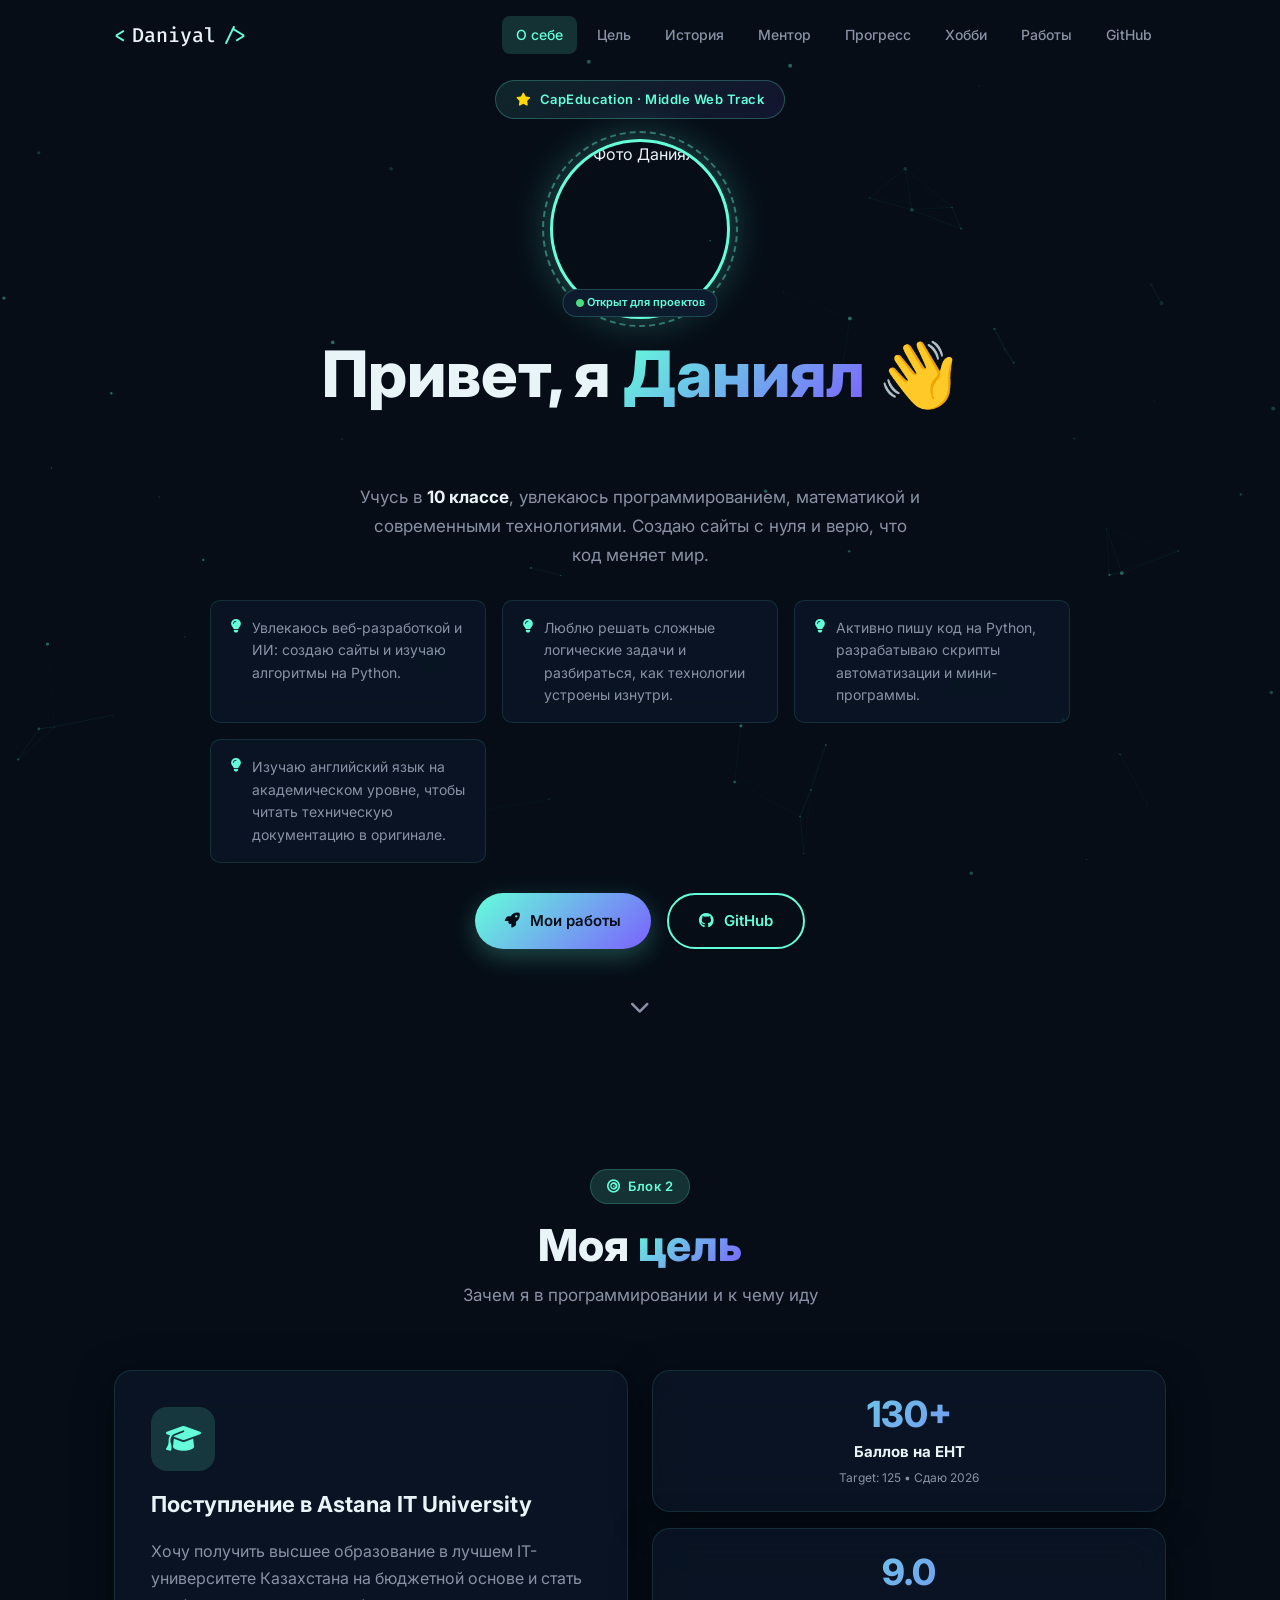
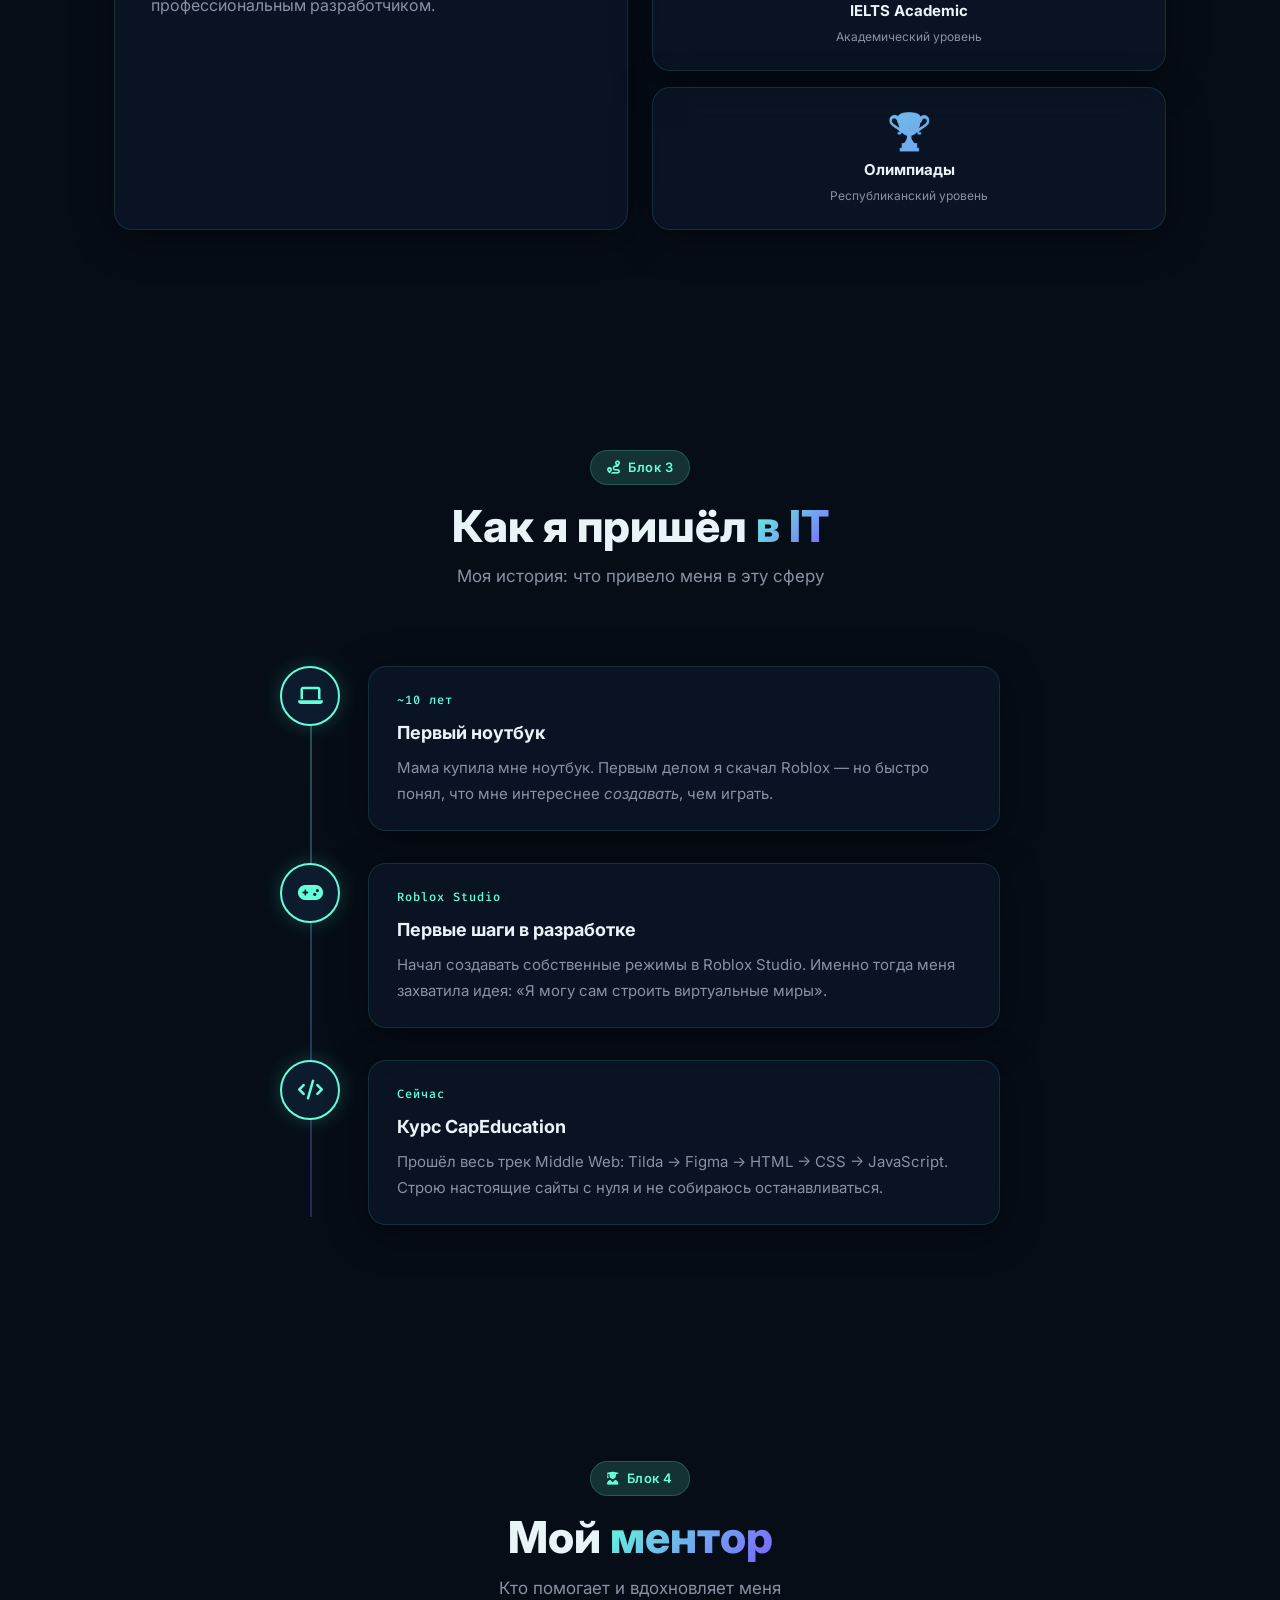
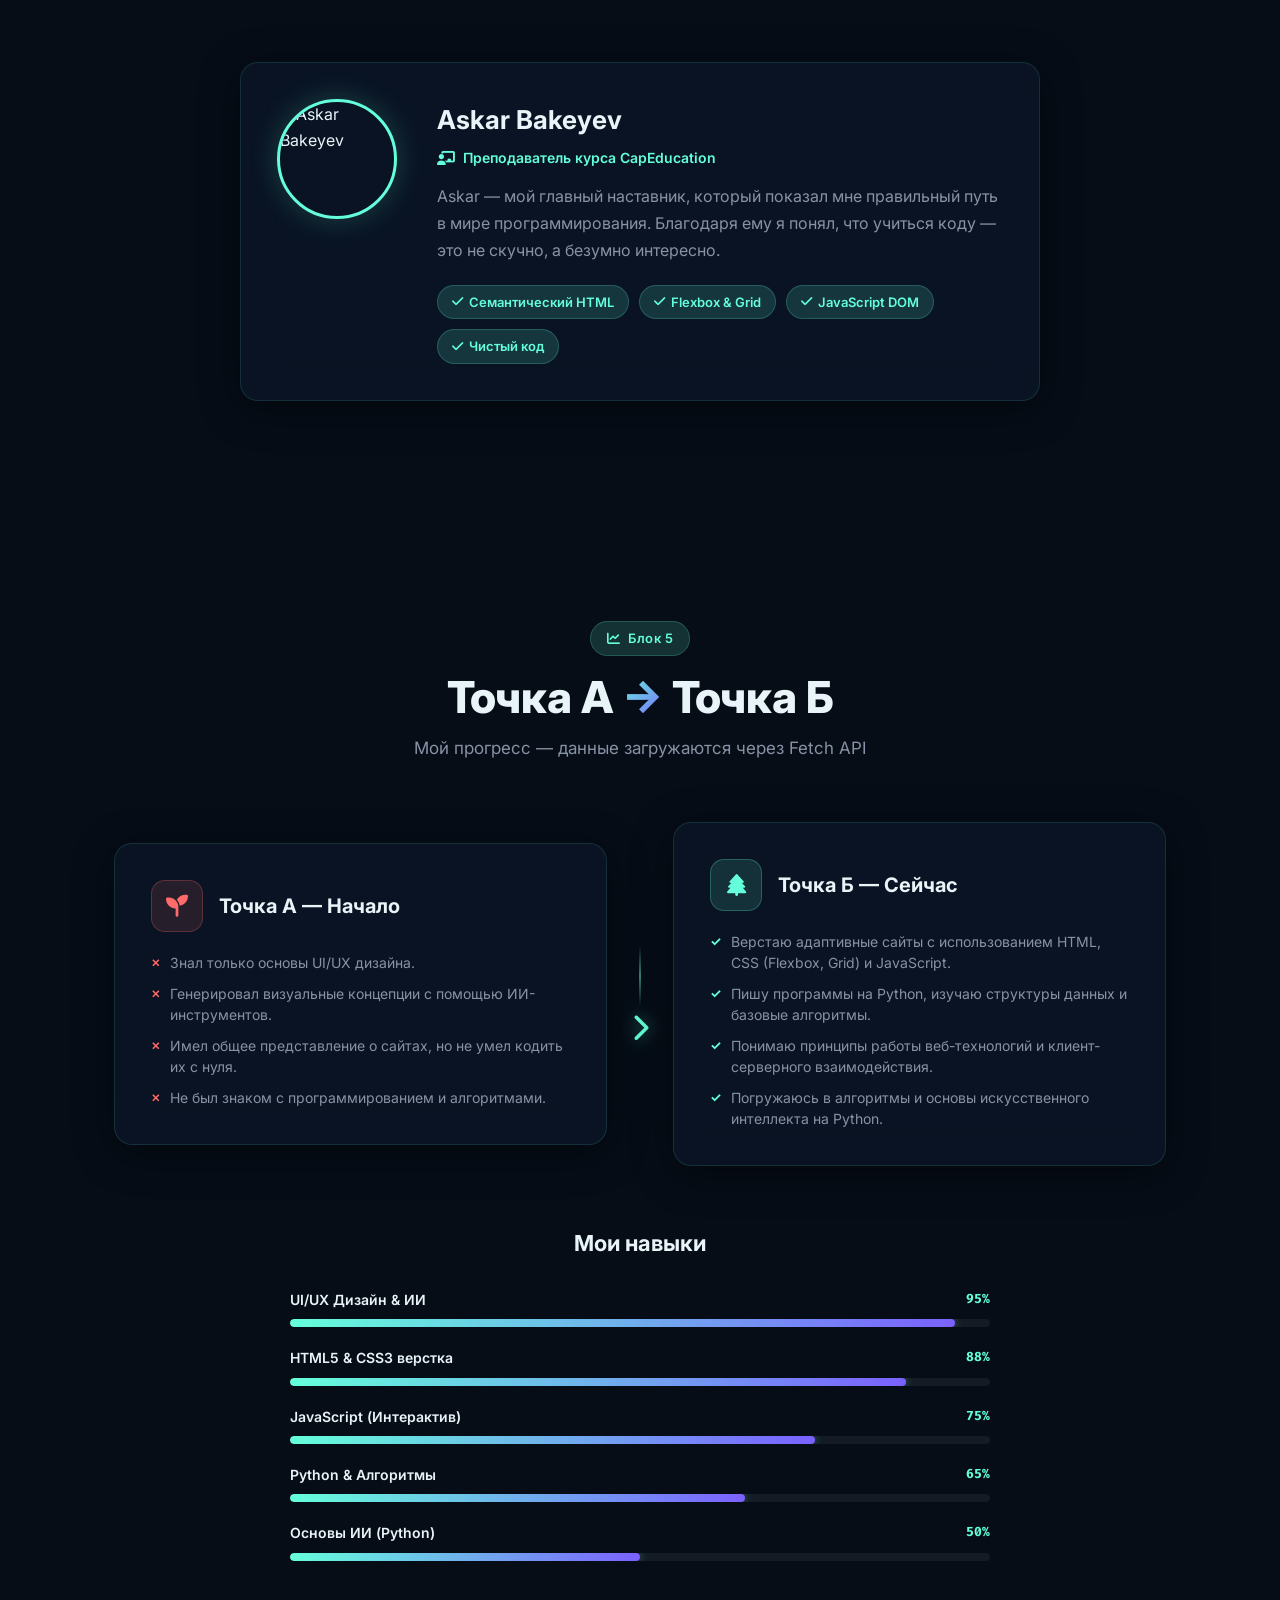
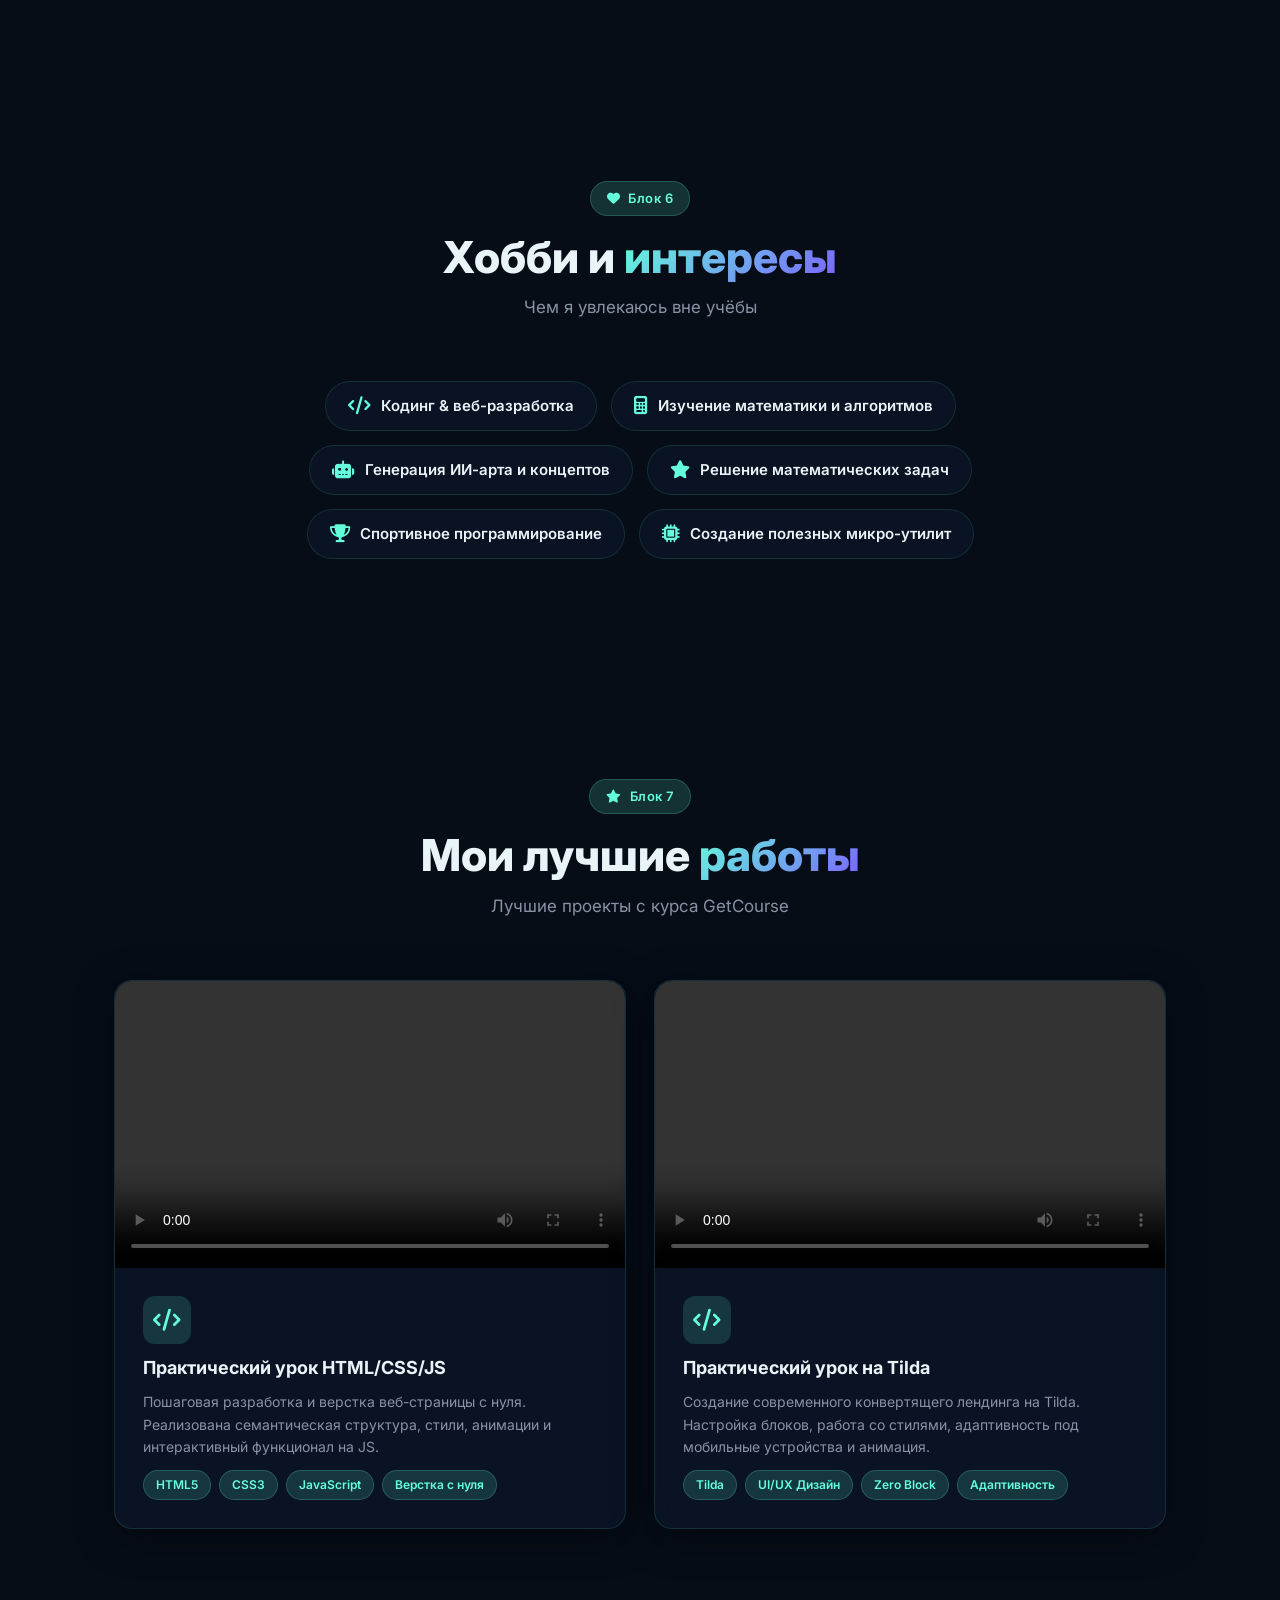
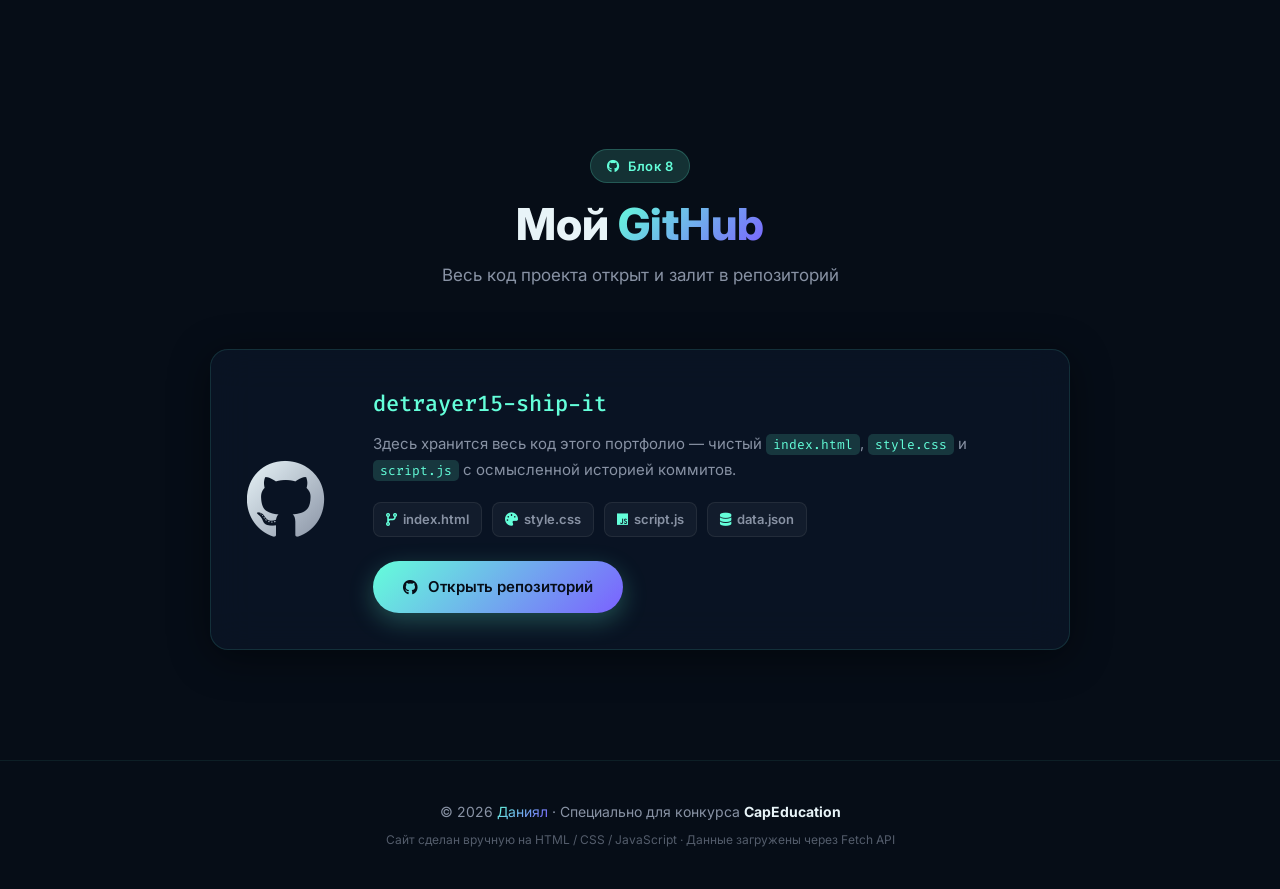
==== index.html @ 4e1fc44a "feat: initial commit with portfolio website" ====
<!DOCTYPE html>
<html lang="ru">
<head>
  <meta charset="UTF-8">
  <meta name="viewport" content="width=device-width, initial-scale=1.0">
  <meta name="description" content="Портфолио Данияла — будущего разработчика из Казахстана. Обо мне, мой путь в IT, проекты и GitHub.">
  <title>Даниял | Портфолио Middle Web</title>

  <!-- Google Fonts -->
  <link rel="preconnect" href="https://fonts.googleapis.com">
  <link rel="preconnect" href="https://fonts.gstatic.com" crossorigin>
  <link href="https://fonts.googleapis.com/css2?family=Inter:wght@300;400;500;600;700;800&family=Fira+Code:wght@400;500&display=swap" rel="stylesheet">

  <!-- Font Awesome -->
  <link rel="stylesheet" href="https://cdnjs.cloudflare.com/ajax/libs/font-awesome/6.5.0/css/all.min.css">

  <!-- Custom CSS -->
  <link rel="stylesheet" href="style.css">
</head>
<body>

  <!-- Particles Background -->
  <canvas id="particles-canvas"></canvas>

  <!-- Header / Navigation -->
  <header class="header" id="header">
    <div class="container nav-container">
      <a href="#about" class="logo" id="nav-logo">
        <span class="logo-bracket">&lt;</span>
        <span class="logo-name">Daniyal</span>
        <span class="logo-bracket">/&gt;</span>
      </a>
      <nav aria-label="Основная навигация">
        <ul class="nav-list" id="nav-list">
          <li><a href="#about" class="nav-link">О себе</a></li>
          <li><a href="#goal" class="nav-link">Цель</a></li>
          <li><a href="#story" class="nav-link">История</a></li>
          <li><a href="#mentor" class="nav-link">Ментор</a></li>
          <li><a href="#progress" class="nav-link">Прогресс</a></li>
          <li><a href="#hobbies" class="nav-link">Хобби</a></li>
          <li><a href="#projects" class="nav-link">Работы</a></li>
          <li><a href="#github" class="nav-link">GitHub</a></li>
        </ul>
      </nav>
      <button class="burger" id="burger" aria-label="Открыть меню" aria-expanded="false">
        <span></span><span></span><span></span>
      </button>
    </div>
  </header>

  <main>

    <!-- 1. О себе — Hero Section -->
    <section class="section hero" id="about">
      <div class="container hero-container">
        <div class="hero-badge reveal">
          <i class="fa-solid fa-star"></i> CapEducation · Middle Web Track
        </div>
        <div class="profile-photo reveal">
          <div class="photo-ring"></div>
          <img src="https://ui-avatars.com/api/?name=D&size=300&background=0d1b2e&color=64ffda&font-size=0.5&bold=true&rounded=true" alt="Фото Данияла" width="200" height="200">
          <div class="photo-status"><i class="fa-solid fa-circle"></i> Открыт для проектов</div>
        </div>
        <h1 class="hero-title reveal">Привет, я <span class="gradient-text">Даниял</span> 👋</h1>
        <h2 class="hero-subtitle reveal"><span class="typing-text"></span></h2>
        <p class="hero-desc reveal">Учусь в <strong>10 классе</strong>, увлекаюсь программированием, математикой и современными технологиями. Создаю сайты с нуля и верю, что код меняет мир.</p>

        <!-- Факты из data.json через Fetch -->
        <div class="facts-grid reveal" id="facts-container">
          <div class="facts-loading"><i class="fa-solid fa-circle-notch fa-spin"></i> Загрузка...</div>
        </div>

        <div class="hero-cta reveal">
          <a href="#projects" class="btn btn-primary" id="btn-projects">
            <i class="fa-solid fa-rocket"></i> Мои работы
          </a>
          <a href="#github" class="btn btn-outline" id="btn-github">
            <i class="fa-brands fa-github"></i> GitHub
          </a>
        </div>
      </div>
      <a href="#goal" class="scroll-down" aria-label="Прокрутить вниз">
        <i class="fa-solid fa-chevron-down"></i>
      </a>
    </section>

    <!-- 2. Моя цель -->
    <section class="section" id="goal">
      <div class="container">
        <div class="section-header reveal">
          <span class="section-tag"><i class="fa-solid fa-bullseye"></i> Блок 2</span>
          <h2 class="section-title">Моя <span class="gradient-text">цель</span></h2>
          <p class="section-subtitle">Зачем я в программировании и к чему иду</p>
        </div>
        <div class="goal-grid reveal">
          <div class="goal-main glass-card">
            <div class="goal-icon"><i class="fa-solid fa-graduation-cap"></i></div>
            <h3>Поступление в Astana IT University</h3>
            <p>Хочу получить высшее образование в лучшем IT-университете Казахстана на бюджетной основе и стать профессиональным разработчиком.</p>
          </div>
          <div class="goal-targets">
            <div class="target-item glass-card reveal">
              <div class="target-num">130+</div>
              <div class="target-label">Баллов на ЕНТ</div>
              <div class="target-sub">Target: 125 • Сдаю 2026</div>
            </div>
            <div class="target-item glass-card reveal">
              <div class="target-num">9.0</div>
              <div class="target-label">IELTS Academic</div>
              <div class="target-sub">Академический уровень</div>
            </div>
            <div class="target-item glass-card reveal">
              <div class="target-num">🏆</div>
              <div class="target-label">Олимпиады</div>
              <div class="target-sub">Республиканский уровень</div>
            </div>
          </div>
        </div>
      </div>
    </section>

    <!-- 3. Как я пришёл в IT -->
    <section class="section" id="story">
      <div class="container">
        <div class="section-header reveal">
          <span class="section-tag"><i class="fa-solid fa-route"></i> Блок 3</span>
          <h2 class="section-title">Как я пришёл <span class="gradient-text">в IT</span></h2>
          <p class="section-subtitle">Моя история: что привело меня в эту сферу</p>
        </div>
        <div class="timeline reveal">
          <div class="timeline-item">
            <div class="timeline-dot"><i class="fa-solid fa-laptop"></i></div>
            <div class="timeline-content glass-card">
              <span class="timeline-year">~10 лет</span>
              <h3>Первый ноутбук</h3>
              <p>Мама купила мне ноутбук. Первым делом я скачал Roblox — но быстро понял, что мне интереснее <em>создавать</em>, чем играть.</p>
            </div>
          </div>
          <div class="timeline-item">
            <div class="timeline-dot"><i class="fa-solid fa-gamepad"></i></div>
            <div class="timeline-content glass-card">
              <span class="timeline-year">Roblox Studio</span>
              <h3>Первые шаги в разработке</h3>
              <p>Начал создавать собственные режимы в Roblox Studio. Именно тогда меня захватила идея: «Я могу сам строить виртуальные миры».</p>
            </div>
          </div>
          <div class="timeline-item">
            <div class="timeline-dot"><i class="fa-solid fa-code"></i></div>
            <div class="timeline-content glass-card">
              <span class="timeline-year">Сейчас</span>
              <h3>Курс CapEducation</h3>
              <p>Прошёл весь трек Middle Web: Tilda → Figma → HTML → CSS → JavaScript. Строю настоящие сайты с нуля и не собираюсь останавливаться.</p>
            </div>
          </div>
        </div>
      </div>
    </section>

    <!-- 4. Мой ментор -->
    <section class="section" id="mentor">
      <div class="container">
        <div class="section-header reveal">
          <span class="section-tag"><i class="fa-solid fa-user-graduate"></i> Блок 4</span>
          <h2 class="section-title">Мой <span class="gradient-text">ментор</span></h2>
          <p class="section-subtitle">Кто помогает и вдохновляет меня</p>
        </div>
        <div class="mentor-card glass-card reveal">
          <div class="mentor-avatar">
            <img src="https://ui-avatars.com/api/?name=AB&size=200&background=1a2942&color=64ffda&font-size=0.4&bold=true&rounded=true" alt="Askar Bakeyev" width="120" height="120">
          </div>
          <div class="mentor-info">
            <h3>Askar Bakeyev</h3>
            <p class="mentor-role"><i class="fa-solid fa-chalkboard-user"></i> Преподаватель курса CapEducation</p>
            <p class="mentor-desc">Askar — мой главный наставник, который показал мне правильный путь в мире программирования. Благодаря ему я понял, что учиться коду — это не скучно, а безумно интересно.</p>
            <div class="mentor-lessons">
              <div class="lesson-tag"><i class="fa-solid fa-check"></i> Семантический HTML</div>
              <div class="lesson-tag"><i class="fa-solid fa-check"></i> Flexbox & Grid</div>
              <div class="lesson-tag"><i class="fa-solid fa-check"></i> JavaScript DOM</div>
              <div class="lesson-tag"><i class="fa-solid fa-check"></i> Чистый код</div>
            </div>
          </div>
        </div>
      </div>
    </section>

    <!-- 5. Точка А → Точка Б (с Fetch API) -->
    <section class="section" id="progress">
      <div class="container">
        <div class="section-header reveal">
          <span class="section-tag"><i class="fa-solid fa-chart-line"></i> Блок 5</span>
          <h2 class="section-title">Точка А <span class="gradient-text">→</span> Точка Б</h2>
          <p class="section-subtitle">Мой прогресс — данные загружаются через Fetch API</p>
        </div>

        <div class="progress-wrapper">
          <div class="point-a glass-card reveal" id="point-a-container">
            <div class="point-header">
              <div class="point-icon point-icon-a"><i class="fa-solid fa-seedling"></i></div>
              <h3>Точка А — Начало</h3>
            </div>
            <ul class="point-list" id="point-a-list">
              <li class="loading-item"><i class="fa-solid fa-circle-notch fa-spin"></i> Загрузка...</li>
            </ul>
          </div>

          <div class="progress-arrow reveal">
            <div class="arrow-line"></div>
            <i class="fa-solid fa-chevron-right arrow-icon"></i>
          </div>

          <div class="point-b glass-card reveal" id="point-b-container">
            <div class="point-header">
              <div class="point-icon point-icon-b"><i class="fa-solid fa-tree"></i></div>
              <h3>Точка Б — Сейчас</h3>
            </div>
            <ul class="point-list" id="point-b-list">
              <li class="loading-item"><i class="fa-solid fa-circle-notch fa-spin"></i> Загрузка...</li>
            </ul>
          </div>
        </div>

        <!-- Skill Bars из data.json -->
        <div class="skills-section reveal">
          <h3 class="skills-title">Мои навыки</h3>
          <div class="skills-list" id="skills-list">
            <div class="skill-loading"><i class="fa-solid fa-circle-notch fa-spin"></i> Загрузка навыков...</div>
          </div>
        </div>

      </div>
    </section>

    <!-- 6. Хобби и интересы (из data.json) -->
    <section class="section" id="hobbies">
      <div class="container">
        <div class="section-header reveal">
          <span class="section-tag"><i class="fa-solid fa-heart"></i> Блок 6</span>
          <h2 class="section-title">Хобби и <span class="gradient-text">интересы</span></h2>
          <p class="section-subtitle">Чем я увлекаюсь вне учёбы</p>
        </div>
        <div class="hobbies-container reveal" id="hobbies-container">
          <div class="hobby-loading"><i class="fa-solid fa-circle-notch fa-spin"></i> Загрузка...</div>
        </div>
      </div>
    </section>

    <!-- 7. Мои лучшие работы (из data.json) -->
    <section class="section" id="projects">
      <div class="container">
        <div class="section-header reveal">
          <span class="section-tag"><i class="fa-solid fa-star"></i> Блок 7</span>
          <h2 class="section-title">Мои лучшие <span class="gradient-text">работы</span></h2>
          <p class="section-subtitle">Лучшие проекты с курса GetCourse</p>
        </div>
        <div class="projects-grid" id="projects-grid">
          <div class="projects-loading"><i class="fa-solid fa-circle-notch fa-spin"></i> Загрузка проектов...</div>
        </div>
      </div>
    </section>

    <!-- 8. GitHub -->
    <section class="section" id="github">
      <div class="container">
        <div class="section-header reveal">
          <span class="section-tag"><i class="fa-brands fa-github"></i> Блок 8</span>
          <h2 class="section-title">Мой <span class="gradient-text">GitHub</span></h2>
          <p class="section-subtitle">Весь код проекта открыт и залит в репозиторий</p>
        </div>
        <div class="github-card glass-card reveal">
          <div class="github-icon-wrap">
            <i class="fa-brands fa-github github-big-icon"></i>
          </div>
          <div class="github-info">
            <h3>detrayer15-ship-it</h3>
            <p>Здесь хранится весь код этого портфолио — чистый <code>index.html</code>, <code>style.css</code> и <code>script.js</code> с осмысленной историей коммитов.</p>
            <div class="github-stats">
              <div class="github-stat"><i class="fa-solid fa-code-branch"></i> index.html</div>
              <div class="github-stat"><i class="fa-solid fa-palette"></i> style.css</div>
              <div class="github-stat"><i class="fa-brands fa-js"></i> script.js</div>
              <div class="github-stat"><i class="fa-solid fa-database"></i> data.json</div>
            </div>
            <a href="https://github.com/detrayer15-ship-it" class="btn btn-primary" id="github-link" target="_blank" rel="noopener noreferrer">
              <i class="fa-brands fa-github"></i> Открыть репозиторий
            </a>
          </div>
        </div>
      </div>
    </section>

  </main>

  <!-- Footer -->
  <footer class="footer">
    <div class="container footer-inner">
      <p>© 2026 <span class="gradient-text">Даниял</span> · Специально для конкурса <strong>CapEducation</strong></p>
      <p class="footer-sub">Сайт сделан вручную на HTML / CSS / JavaScript · Данные загружены через Fetch API</p>
    </div>
  </footer>

  <!-- Scroll to Top Button -->
  <button id="scroll-top-btn" aria-label="Наверх" title="Наверх">
    <i class="fa-solid fa-arrow-up"></i>
  </button>

  <!-- Scripts -->
  <script src="https://cdn.jsdelivr.net/npm/typed.js@2.0.12/dist/typed.umd.js"></script>
  <script src="script.js"></script>
</body>
</html>
---- style.css ----
/* ===========================
   ROOT VARIABLES & RESET
   =========================== */
:root {
  --bg:          #060d17;
  --bg-2:        #0d1b2e;
  --bg-3:        #0a1628;
  --primary:     #64ffda;
  --primary-dim: rgba(100,255,218,0.15);
  --secondary:   #7b61ff;
  --accent:      #ff6b6b;
  --text:        #e8f4f8;
  --muted:       #8892a4;
  --glass:       rgba(13,27,46,0.55);
  --glass-b:     rgba(100,255,218,0.12);
  --glass-s:     0 8px 40px rgba(0,0,0,0.45);
  --radius:      18px;
  --radius-sm:   10px;
  --transition:  all 0.4s cubic-bezier(.25,.8,.25,1);
}

*, *::before, *::after { margin: 0; padding: 0; box-sizing: border-box; }

html {
  scroll-behavior: smooth;
  font-size: 16px;
}

body {
  font-family: 'Inter', sans-serif;
  background: var(--bg);
  color: var(--text);
  min-height: 100vh;
  overflow-x: hidden;
  line-height: 1.6;
}

img { display: block; max-width: 100%; }
a { text-decoration: none; color: inherit; }

/* Particles Canvas */
#particles-canvas {
  position: fixed;
  inset: 0;
  z-index: 0;
  pointer-events: none;
}

/* ===========================
   UTILITIES
   =========================== */
.container {
  width: 100%;
  max-width: 1100px;
  margin: 0 auto;
  padding: 0 24px;
}

.gradient-text {
  background: linear-gradient(135deg, var(--primary) 0%, var(--secondary) 100%);
  -webkit-background-clip: text;
  -webkit-text-fill-color: transparent;
  background-clip: text;
}

/* ===========================
   GLASS CARD
   =========================== */
.glass-card {
  background: var(--glass);
  border: 1px solid var(--glass-b);
  backdrop-filter: blur(20px);
  -webkit-backdrop-filter: blur(20px);
  border-radius: var(--radius);
  padding: 36px;
  box-shadow: var(--glass-s);
  transition: var(--transition);
  position: relative;
  z-index: 1;
}

.glass-card:hover {
  border-color: rgba(100,255,218,0.3);
  box-shadow: 0 16px 50px rgba(100,255,218,0.1);
  transform: translateY(-4px);
}

/* ===========================
   BUTTONS
   =========================== */
.btn {
  display: inline-flex;
  align-items: center;
  gap: 10px;
  padding: 14px 30px;
  border-radius: 50px;
  font-family: 'Inter', sans-serif;
  font-weight: 600;
  font-size: 15px;
  cursor: pointer;
  border: none;
  transition: var(--transition);
}

.btn-primary {
  background: linear-gradient(135deg, var(--primary), var(--secondary));
  color: #060d17;
  box-shadow: 0 8px 24px rgba(100,255,218,0.25);
}

.btn-primary:hover {
  transform: translateY(-3px);
  box-shadow: 0 14px 32px rgba(100,255,218,0.4);
}

.btn-outline {
  background: transparent;
  color: var(--primary);
  border: 2px solid var(--primary);
}

.btn-outline:hover {
  background: var(--primary-dim);
  transform: translateY(-3px);
}

/* ===========================
   HEADER
   =========================== */
.header {
  position: fixed;
  top: 0;
  width: 100%;
  z-index: 1000;
  padding: 16px 0;
  transition: background 0.3s, box-shadow 0.3s;
}

.header.scrolled {
  background: rgba(6,13,23,0.92);
  backdrop-filter: blur(14px);
  box-shadow: 0 2px 20px rgba(0,0,0,0.4);
}

.nav-container {
  display: flex;
  align-items: center;
  justify-content: space-between;
}

.logo {
  font-family: 'Fira Code', monospace;
  font-size: 20px;
  font-weight: 500;
  display: flex;
  align-items: center;
  gap: 2px;
}

.logo-bracket {
  color: var(--primary);
  transition: var(--transition);
}

.logo-name {
  color: var(--text);
  margin: 0 4px;
}

.logo:hover .logo-bracket { color: var(--secondary); }

.nav-list {
  display: flex;
  list-style: none;
  gap: 6px;
}

.nav-link {
  display: block;
  padding: 8px 14px;
  border-radius: 8px;
  font-size: 14px;
  font-weight: 500;
  color: var(--muted);
  transition: var(--transition);
}

.nav-link:hover,
.nav-link.active {
  color: var(--primary);
  background: var(--primary-dim);
}

/* Burger */
.burger {
  display: none;
  flex-direction: column;
  gap: 5px;
  background: none;
  border: none;
  cursor: pointer;
  padding: 4px;
}

.burger span {
  display: block;
  width: 24px;
  height: 2px;
  background: var(--text);
  border-radius: 2px;
  transition: 0.35s;
  transform-origin: center;
}

.burger.open span:nth-child(1) { transform: translateY(7px) rotate(45deg); }
.burger.open span:nth-child(2) { opacity: 0; transform: scaleX(0); }
.burger.open span:nth-child(3) { transform: translateY(-7px) rotate(-45deg); }

/* ===========================
   SECTION BASE
   =========================== */
.section {
  padding: 110px 0;
  position: relative;
  z-index: 1;
}

.section-header {
  text-align: center;
  margin-bottom: 60px;
}

.section-tag {
  display: inline-flex;
  align-items: center;
  gap: 8px;
  background: var(--primary-dim);
  color: var(--primary);
  border: 1px solid rgba(100,255,218,0.2);
  border-radius: 50px;
  padding: 6px 16px;
  font-size: 13px;
  font-weight: 600;
  letter-spacing: 0.5px;
  margin-bottom: 16px;
}

.section-title {
  font-size: clamp(28px, 5vw, 44px);
  font-weight: 800;
  line-height: 1.15;
  margin-bottom: 12px;
}

.section-subtitle {
  color: var(--muted);
  font-size: 17px;
  max-width: 520px;
  margin: 0 auto;
}

/* ===========================
   REVEAL ANIMATION
   =========================== */
.reveal {
  opacity: 0;
  transform: translateY(40px);
  transition: opacity 0.7s ease, transform 0.7s ease;
}

.reveal.visible {
  opacity: 1;
  transform: translateY(0);
}

/* ===========================
   HERO SECTION
   =========================== */
.hero {
  min-height: 100vh;
  display: flex;
  align-items: center;
  padding-top: 80px;
}

.hero-container {
  display: flex;
  flex-direction: column;
  align-items: center;
  text-align: center;
  gap: 20px;
}

.hero-badge {
  display: inline-flex;
  align-items: center;
  gap: 8px;
  background: linear-gradient(135deg, rgba(100,255,218,0.1), rgba(123,97,255,0.1));
  border: 1px solid rgba(100,255,218,0.25);
  border-radius: 50px;
  padding: 8px 20px;
  font-size: 13px;
  font-weight: 600;
  color: var(--primary);
  letter-spacing: 0.5px;
}

.hero-badge i { color: #ffd700; }

/* Profile Photo */
.profile-photo {
  position: relative;
  width: 180px;
  height: 180px;
}

.profile-photo img {
  width: 180px;
  height: 180px;
  border-radius: 50%;
  border: 3px solid var(--primary);
  box-shadow: 0 0 40px rgba(100,255,218,0.3);
  position: relative;
  z-index: 1;
  object-fit: cover;
}

.photo-ring {
  position: absolute;
  inset: -8px;
  border-radius: 50%;
  border: 2px dashed rgba(100,255,218,0.4);
  animation: spin 12s linear infinite;
}

@keyframes spin {
  to { transform: rotate(360deg); }
}

.photo-status {
  position: absolute;
  bottom: 2px;
  left: 50%;
  transform: translateX(-50%);
  background: var(--bg-2);
  border: 1px solid rgba(100,255,218,0.2);
  border-radius: 50px;
  padding: 4px 12px;
  font-size: 11px;
  font-weight: 600;
  color: var(--primary);
  white-space: nowrap;
  z-index: 2;
}

.photo-status i { color: #4ade80; font-size: 8px; }

.hero-title {
  font-size: clamp(36px, 7vw, 64px);
  font-weight: 800;
  line-height: 1.1;
}

.hero-subtitle {
  font-size: clamp(16px, 3vw, 22px);
  font-weight: 400;
  color: var(--muted);
  min-height: 34px;
}

.hero-desc {
  color: var(--muted);
  font-size: 17px;
  max-width: 560px;
  line-height: 1.7;
}

.hero-desc strong { color: var(--text); }

/* Facts Grid */
.facts-grid {
  display: grid;
  grid-template-columns: repeat(auto-fit, minmax(220px, 1fr));
  gap: 16px;
  width: 100%;
  max-width: 860px;
  margin-top: 10px;
}

.fact-item {
  background: var(--glass);
  border: 1px solid var(--glass-b);
  border-radius: var(--radius-sm);
  padding: 16px 20px;
  font-size: 14px;
  color: var(--muted);
  text-align: left;
  display: flex;
  align-items: flex-start;
  gap: 10px;
  transition: var(--transition);
  backdrop-filter: blur(12px);
}

.fact-item:hover {
  border-color: rgba(100,255,218,0.3);
  color: var(--text);
}

.fact-item i { color: var(--primary); margin-top: 2px; flex-shrink: 0; }

.facts-loading,
.hobby-loading,
.skill-loading,
.projects-loading {
  color: var(--muted);
  text-align: center;
  padding: 20px;
  display: flex;
  align-items: center;
  gap: 10px;
  justify-content: center;
}

.hero-cta {
  display: flex;
  gap: 16px;
  flex-wrap: wrap;
  justify-content: center;
  margin-top: 10px;
}

/* Scroll Down */
.scroll-down {
  position: absolute;
  bottom: 36px;
  left: 50%;
  transform: translateX(-50%);
  color: var(--muted);
  font-size: 20px;
  animation: bounce 2s ease-in-out infinite;
}

@keyframes bounce {
  0%, 100% { transform: translateX(-50%) translateY(0); }
  50%       { transform: translateX(-50%) translateY(10px); }
}

/* ===========================
   GOAL SECTION
   =========================== */
.goal-grid {
  display: grid;
  grid-template-columns: 1fr 1fr;
  gap: 24px;
  align-items: start;
}

.goal-main {
  display: flex;
  flex-direction: column;
  gap: 16px;
  height: 100%;
}

.goal-icon {
  width: 64px;
  height: 64px;
  background: var(--primary-dim);
  border-radius: 16px;
  display: flex;
  align-items: center;
  justify-content: center;
  font-size: 28px;
  color: var(--primary);
}

.goal-main h3 {
  font-size: 22px;
  font-weight: 700;
}

.goal-main p {
  color: var(--muted);
  line-height: 1.7;
  flex-grow: 1;
}

.goal-targets {
  display: flex;
  flex-direction: column;
  gap: 16px;
}

.target-item {
  text-align: center;
  padding: 24px 20px;
}

.target-num {
  font-size: 36px;
  font-weight: 800;
  background: linear-gradient(135deg, var(--primary), var(--secondary));
  -webkit-background-clip: text;
  -webkit-text-fill-color: transparent;
  background-clip: text;
  line-height: 1.1;
  margin-bottom: 6px;
}

.target-label {
  font-size: 15px;
  font-weight: 700;
  color: var(--text);
}

.target-sub {
  font-size: 12px;
  color: var(--muted);
  margin-top: 4px;
}

/* ===========================
   STORY TIMELINE
   =========================== */
.timeline {
  position: relative;
  max-width: 720px;
  margin: 0 auto;
  display: flex;
  flex-direction: column;
  gap: 0;
}

.timeline::before {
  content: '';
  position: absolute;
  left: 30px;
  top: 24px;
  bottom: 24px;
  width: 2px;
  background: linear-gradient(180deg, var(--primary), var(--secondary));
  opacity: 0.3;
}

.timeline-item {
  display: flex;
  gap: 28px;
  align-items: flex-start;
  padding: 16px 0;
}

.timeline-dot {
  flex-shrink: 0;
  width: 60px;
  height: 60px;
  border-radius: 50%;
  background: var(--bg-2);
  border: 2px solid var(--primary);
  display: flex;
  align-items: center;
  justify-content: center;
  font-size: 20px;
  color: var(--primary);
  box-shadow: 0 0 20px rgba(100,255,218,0.2);
  position: relative;
  z-index: 1;
}

.timeline-content {
  flex: 1;
  padding: 24px 28px;
}

.timeline-year {
  font-family: 'Fira Code', monospace;
  font-size: 12px;
  color: var(--primary);
  font-weight: 500;
  letter-spacing: 1px;
  display: block;
  margin-bottom: 8px;
}

.timeline-content h3 {
  font-size: 18px;
  font-weight: 700;
  margin-bottom: 8px;
}

.timeline-content p {
  color: var(--muted);
  font-size: 15px;
  line-height: 1.7;
}

/* ===========================
   MENTOR SECTION
   =========================== */
.mentor-card {
  display: flex;
  gap: 40px;
  align-items: flex-start;
  max-width: 800px;
  margin: 0 auto;
}

.mentor-avatar img {
  width: 120px;
  height: 120px;
  border-radius: 50%;
  border: 3px solid var(--primary);
  box-shadow: 0 0 30px rgba(100,255,218,0.2);
  flex-shrink: 0;
}

.mentor-info { flex: 1; }

.mentor-info h3 {
  font-size: 26px;
  font-weight: 700;
  margin-bottom: 6px;
}

.mentor-role {
  color: var(--primary);
  font-size: 14px;
  font-weight: 600;
  margin-bottom: 14px;
  display: flex;
  align-items: center;
  gap: 8px;
}

.mentor-desc {
  color: var(--muted);
  line-height: 1.7;
  margin-bottom: 20px;
}

.mentor-lessons {
  display: flex;
  flex-wrap: wrap;
  gap: 10px;
}

.lesson-tag {
  display: flex;
  align-items: center;
  gap: 6px;
  background: var(--primary-dim);
  border: 1px solid rgba(100,255,218,0.2);
  color: var(--primary);
  border-radius: 50px;
  padding: 6px 14px;
  font-size: 13px;
  font-weight: 600;
}

/* ===========================
   PROGRESS SECTION
   =========================== */
.progress-wrapper {
  display: grid;
  grid-template-columns: 1fr auto 1fr;
  gap: 24px;
  align-items: center;
  margin-bottom: 60px;
}

.point-header {
  display: flex;
  align-items: center;
  gap: 16px;
  margin-bottom: 20px;
}

.point-icon {
  width: 52px;
  height: 52px;
  border-radius: 14px;
  display: flex;
  align-items: center;
  justify-content: center;
  font-size: 22px;
  flex-shrink: 0;
}

.point-icon-a {
  background: rgba(255,107,107,0.12);
  color: #ff6b6b;
  border: 1px solid rgba(255,107,107,0.25);
}

.point-icon-b {
  background: rgba(100,255,218,0.12);
  color: var(--primary);
  border: 1px solid rgba(100,255,218,0.25);
}

.point-header h3 { font-size: 20px; font-weight: 700; }

.point-list {
  list-style: none;
  display: flex;
  flex-direction: column;
  gap: 10px;
}

.point-list li {
  display: flex;
  align-items: flex-start;
  gap: 10px;
  color: var(--muted);
  font-size: 14px;
  line-height: 1.5;
}

.point-a .point-list li::before {
  content: '✕';
  color: #ff6b6b;
  font-size: 11px;
  flex-shrink: 0;
  margin-top: 3px;
  font-weight: 700;
}

.point-b .point-list li::before {
  content: '✓';
  color: var(--primary);
  font-size: 13px;
  flex-shrink: 0;
  margin-top: 1px;
  font-weight: 700;
}

/* Progress Arrow */
.progress-arrow {
  display: flex;
  flex-direction: column;
  align-items: center;
  gap: 8px;
  color: var(--primary);
}

.arrow-line {
  width: 2px;
  height: 60px;
  background: linear-gradient(180deg, transparent, var(--primary), transparent);
  opacity: 0.5;
}

.arrow-icon {
  font-size: 28px;
  filter: drop-shadow(0 0 8px rgba(100,255,218,0.5));
}

/* Skills */
.skills-title {
  font-size: 22px;
  font-weight: 700;
  margin-bottom: 28px;
  text-align: center;
}

.skills-list {
  display: flex;
  flex-direction: column;
  gap: 20px;
  max-width: 700px;
  margin: 0 auto;
}

.skill-item {}

.skill-header {
  display: flex;
  justify-content: space-between;
  margin-bottom: 8px;
}

.skill-name {
  font-size: 14px;
  font-weight: 600;
  color: var(--text);
}

.skill-percent {
  font-size: 13px;
  font-weight: 700;
  color: var(--primary);
  font-family: 'Fira Code', monospace;
}

.skill-bar {
  height: 8px;
  background: rgba(255,255,255,0.06);
  border-radius: 50px;
  overflow: hidden;
}

.skill-fill {
  height: 100%;
  border-radius: 50px;
  background: linear-gradient(90deg, var(--primary), var(--secondary));
  width: 0;
  transition: width 1.2s cubic-bezier(0.2, 0.8, 0.2, 1);
  box-shadow: 0 0 10px rgba(100,255,218,0.4);
}

/* ===========================
   HOBBIES SECTION
   =========================== */
.hobbies-container {
  display: flex;
  flex-wrap: wrap;
  gap: 14px;
  justify-content: center;
  max-width: 860px;
  margin: 0 auto;
}

.hobby-tag {
  display: flex;
  align-items: center;
  gap: 10px;
  background: var(--glass);
  border: 1px solid var(--glass-b);
  border-radius: 50px;
  padding: 12px 22px;
  font-size: 15px;
  font-weight: 600;
  color: var(--text);
  cursor: default;
  transition: var(--transition);
  backdrop-filter: blur(12px);
}

.hobby-tag:hover {
  background: var(--primary-dim);
  border-color: rgba(100,255,218,0.4);
  color: var(--primary);
  transform: translateY(-4px) scale(1.04);
}

.hobby-tag i {
  font-size: 18px;
  color: var(--primary);
}

/* ===========================
   PROJECTS SECTION
   =========================== */
.projects-grid {
  display: grid;
  grid-template-columns: repeat(auto-fit, minmax(300px, 1fr));
  gap: 28px;
}

.project-card {
  display: flex;
  flex-direction: column;
  overflow: hidden;
  padding: 0;
}

.project-media {
  border-radius: var(--radius) var(--radius) 0 0;
  overflow: hidden;
  background: var(--bg-2);
  aspect-ratio: 16/9;
  position: relative;
}

.project-media video {
  width: 100%;
  height: 100%;
  object-fit: cover;
  display: block;
}

.project-media-placeholder {
  width: 100%;
  height: 100%;
  display: flex;
  flex-direction: column;
  align-items: center;
  justify-content: center;
  gap: 12px;
  color: var(--muted);
  font-size: 14px;
}

.project-media-placeholder i {
  font-size: 40px;
  color: var(--primary);
  opacity: 0.5;
}

.project-body {
  padding: 28px;
  flex: 1;
  display: flex;
  flex-direction: column;
  gap: 12px;
}

.project-icon-wrap {
  width: 48px;
  height: 48px;
  background: var(--primary-dim);
  border-radius: 12px;
  display: flex;
  align-items: center;
  justify-content: center;
  font-size: 22px;
  color: var(--primary);
}

.project-body h3 {
  font-size: 18px;
  font-weight: 700;
  line-height: 1.3;
}

.project-body p {
  color: var(--muted);
  font-size: 14px;
  line-height: 1.6;
  flex: 1;
}

.project-tags {
  display: flex;
  flex-wrap: wrap;
  gap: 8px;
}

.project-tags span {
  font-size: 12px;
  font-weight: 600;
  padding: 4px 12px;
  border-radius: 50px;
  background: var(--primary-dim);
  color: var(--primary);
  border: 1px solid rgba(100,255,218,0.2);
}

/* ===========================
   GITHUB SECTION
   =========================== */
.github-card {
  display: flex;
  align-items: center;
  gap: 48px;
  max-width: 860px;
  margin: 0 auto;
}

.github-icon-wrap {
  flex-shrink: 0;
}

.github-big-icon {
  font-size: 80px;
  background: linear-gradient(135deg, var(--text), var(--muted));
  -webkit-background-clip: text;
  -webkit-text-fill-color: transparent;
  background-clip: text;
  transition: var(--transition);
}

.github-card:hover .github-big-icon {
  background: linear-gradient(135deg, var(--primary), var(--secondary));
  -webkit-background-clip: text;
  background-clip: text;
}

.github-info { flex: 1; }

.github-info h3 {
  font-family: 'Fira Code', monospace;
  font-size: 22px;
  font-weight: 500;
  color: var(--primary);
  margin-bottom: 10px;
}

.github-info p {
  color: var(--muted);
  font-size: 15px;
  line-height: 1.7;
  margin-bottom: 20px;
}

.github-info code {
  background: var(--primary-dim);
  color: var(--primary);
  padding: 2px 7px;
  border-radius: 5px;
  font-family: 'Fira Code', monospace;
  font-size: 13px;
}

.github-stats {
  display: flex;
  flex-wrap: wrap;
  gap: 10px;
  margin-bottom: 24px;
}

.github-stat {
  display: flex;
  align-items: center;
  gap: 6px;
  font-size: 13px;
  font-weight: 600;
  color: var(--muted);
  padding: 6px 12px;
  background: rgba(255,255,255,0.04);
  border: 1px solid rgba(255,255,255,0.07);
  border-radius: 8px;
}

.github-stat i { color: var(--primary); }

/* ===========================
   FOOTER
   =========================== */
.footer {
  border-top: 1px solid rgba(100,255,218,0.08);
  padding: 40px 0;
  text-align: center;
  position: relative;
  z-index: 1;
}

.footer-inner {
  display: flex;
  flex-direction: column;
  gap: 6px;
  align-items: center;
}

.footer p { color: var(--muted); font-size: 14px; }
.footer strong { color: var(--text); }
.footer-sub { font-size: 12px !important; opacity: 0.6; }

/* ===========================
   SCROLL TO TOP
   =========================== */
#scroll-top-btn {
  display: none;
  position: fixed;
  bottom: 32px;
  right: 32px;
  z-index: 999;
  width: 48px;
  height: 48px;
  border-radius: 50%;
  border: none;
  background: linear-gradient(135deg, var(--primary), var(--secondary));
  color: #060d17;
  font-size: 18px;
  cursor: pointer;
  box-shadow: 0 6px 20px rgba(100,255,218,0.35);
  transition: var(--transition);
}

#scroll-top-btn:hover {
  transform: translateY(-4px);
  box-shadow: 0 12px 28px rgba(100,255,218,0.5);
}

/* ===========================
   RESPONSIVE
   =========================== */
@media (max-width: 900px) {
  .goal-grid {
    grid-template-columns: 1fr;
  }
  .goal-targets {
    flex-direction: row;
  }
  .target-item { flex: 1; }

  .mentor-card {
    flex-direction: column;
    align-items: center;
    text-align: center;
  }
  .mentor-role { justify-content: center; }
  .mentor-lessons { justify-content: center; }

  .progress-wrapper {
    grid-template-columns: 1fr;
  }
  .progress-arrow {
    flex-direction: row;
    transform: none;
  }
  .progress-arrow .arrow-icon { transform: rotate(90deg); }
  .arrow-line {
    width: 60px;
    height: 2px;
    background: linear-gradient(90deg, transparent, var(--primary), transparent);
  }

  .github-card {
    flex-direction: column;
    text-align: center;
  }
  .github-stats { justify-content: center; }
}

@media (max-width: 768px) {
  /* Nav */
  .burger { display: flex; }

  .nav-list {
    position: fixed;
    top: 0;
    right: -100%;
    width: min(280px, 80vw);
    height: 100vh;
    flex-direction: column;
    background: rgba(6,13,23,0.97);
    backdrop-filter: blur(20px);
    padding: 80px 24px 40px;
    border-left: 1px solid var(--glass-b);
    gap: 4px;
    transition: right 0.35s cubic-bezier(0.25,0.8,0.25,1);
    z-index: 999;
  }

  .nav-list.open { right: 0; }

  .nav-link {
    font-size: 16px;
    padding: 12px 18px;
    border-radius: 10px;
  }

  /* Sections */
  .section { padding: 80px 0; }
  .glass-card { padding: 24px; }

  .timeline::before { left: 22px; }
  .timeline-dot { width: 44px; height: 44px; font-size: 16px; }
  .timeline-item { gap: 18px; }

  .goal-targets { flex-direction: column; }

  .facts-grid { grid-template-columns: 1fr; }

  .hero-cta { flex-direction: column; align-items: center; }
}

@media (max-width: 480px) {
  .section-title { font-size: 26px; }
  .target-num { font-size: 28px; }
  .github-big-icon { font-size: 60px; }
}
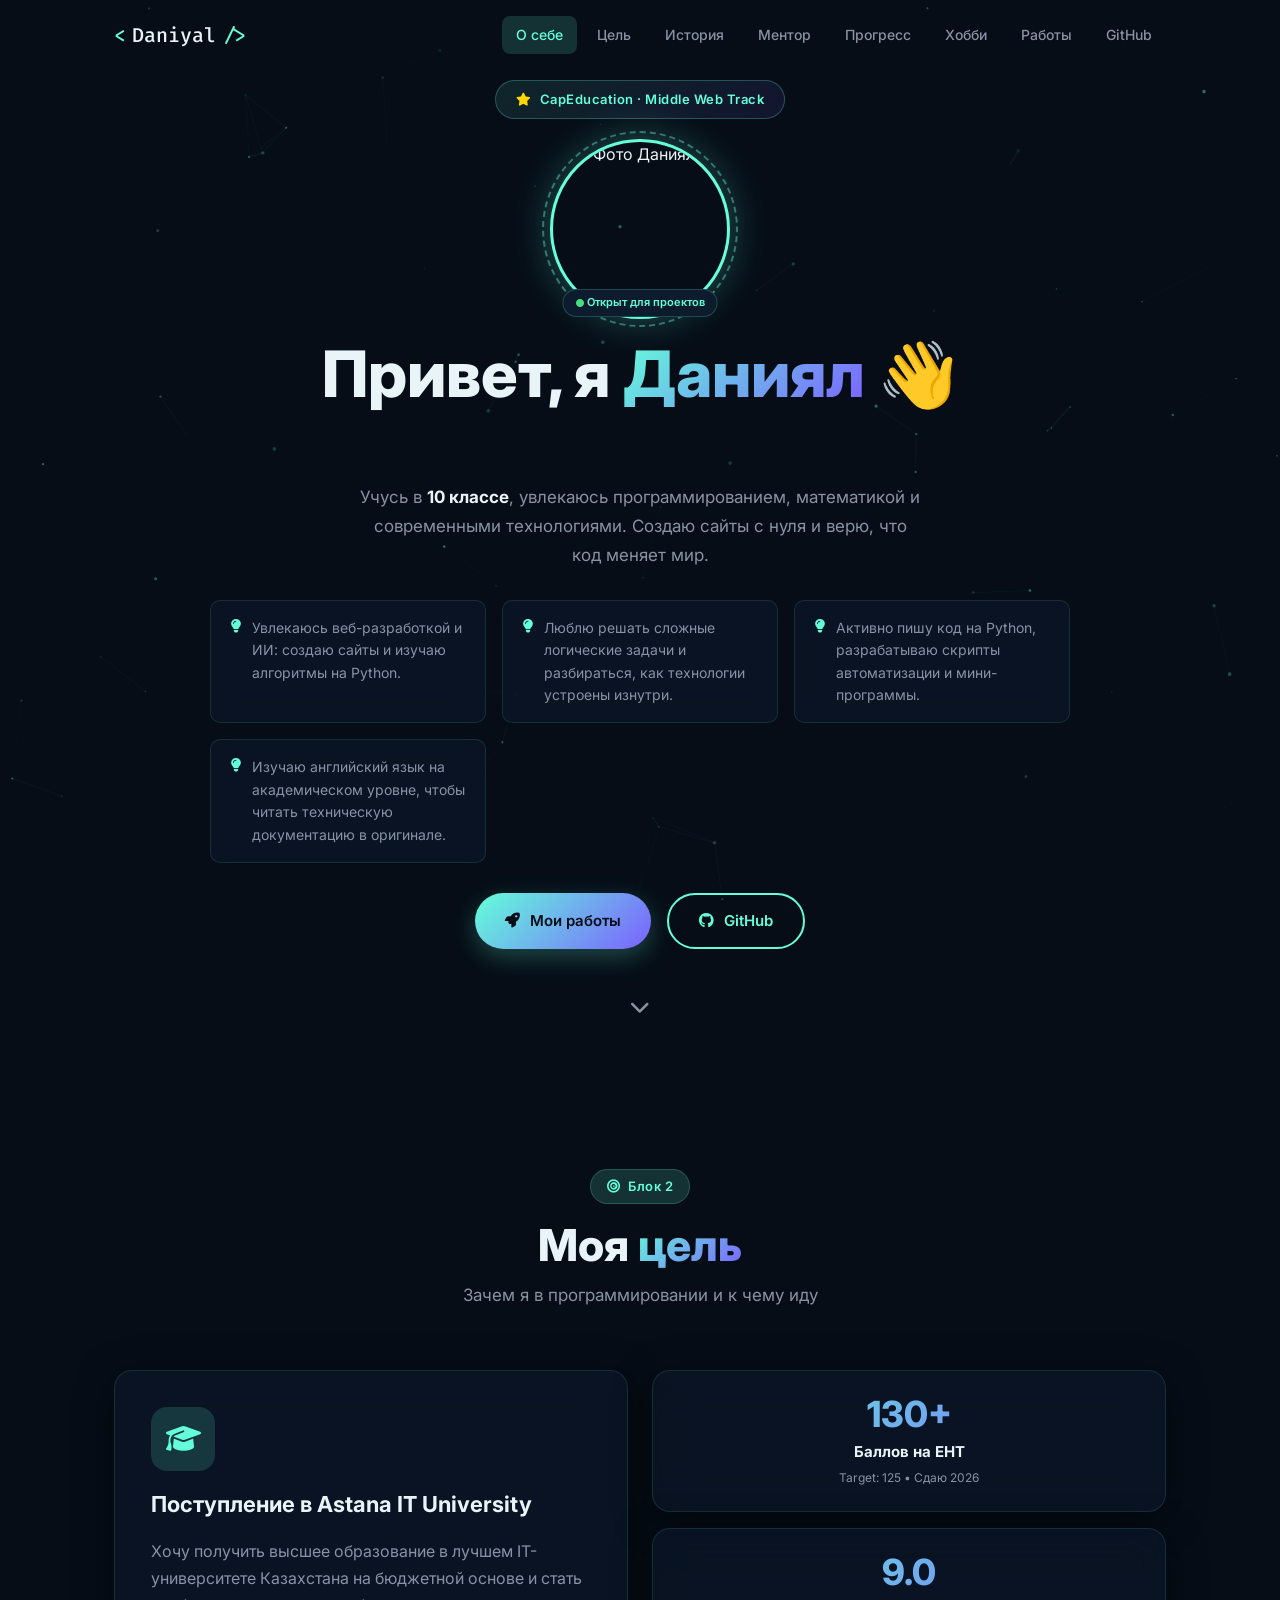
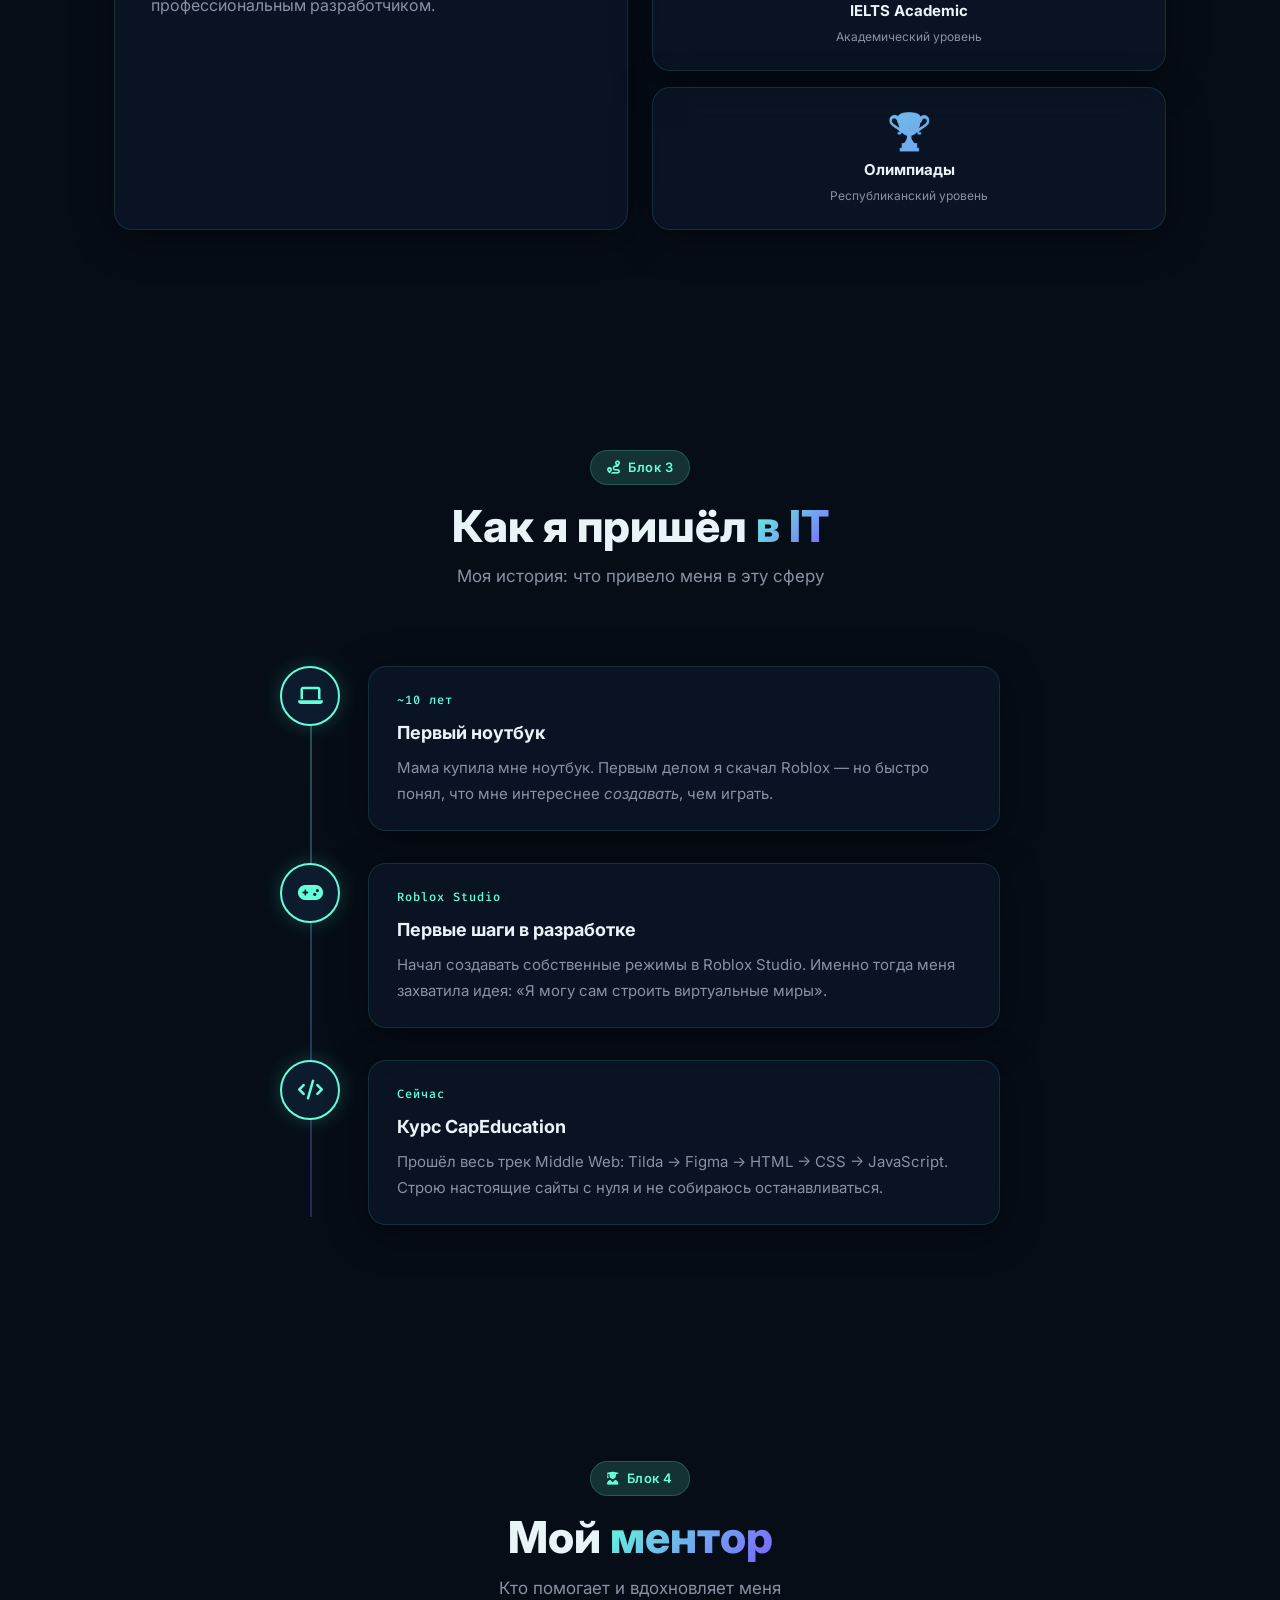
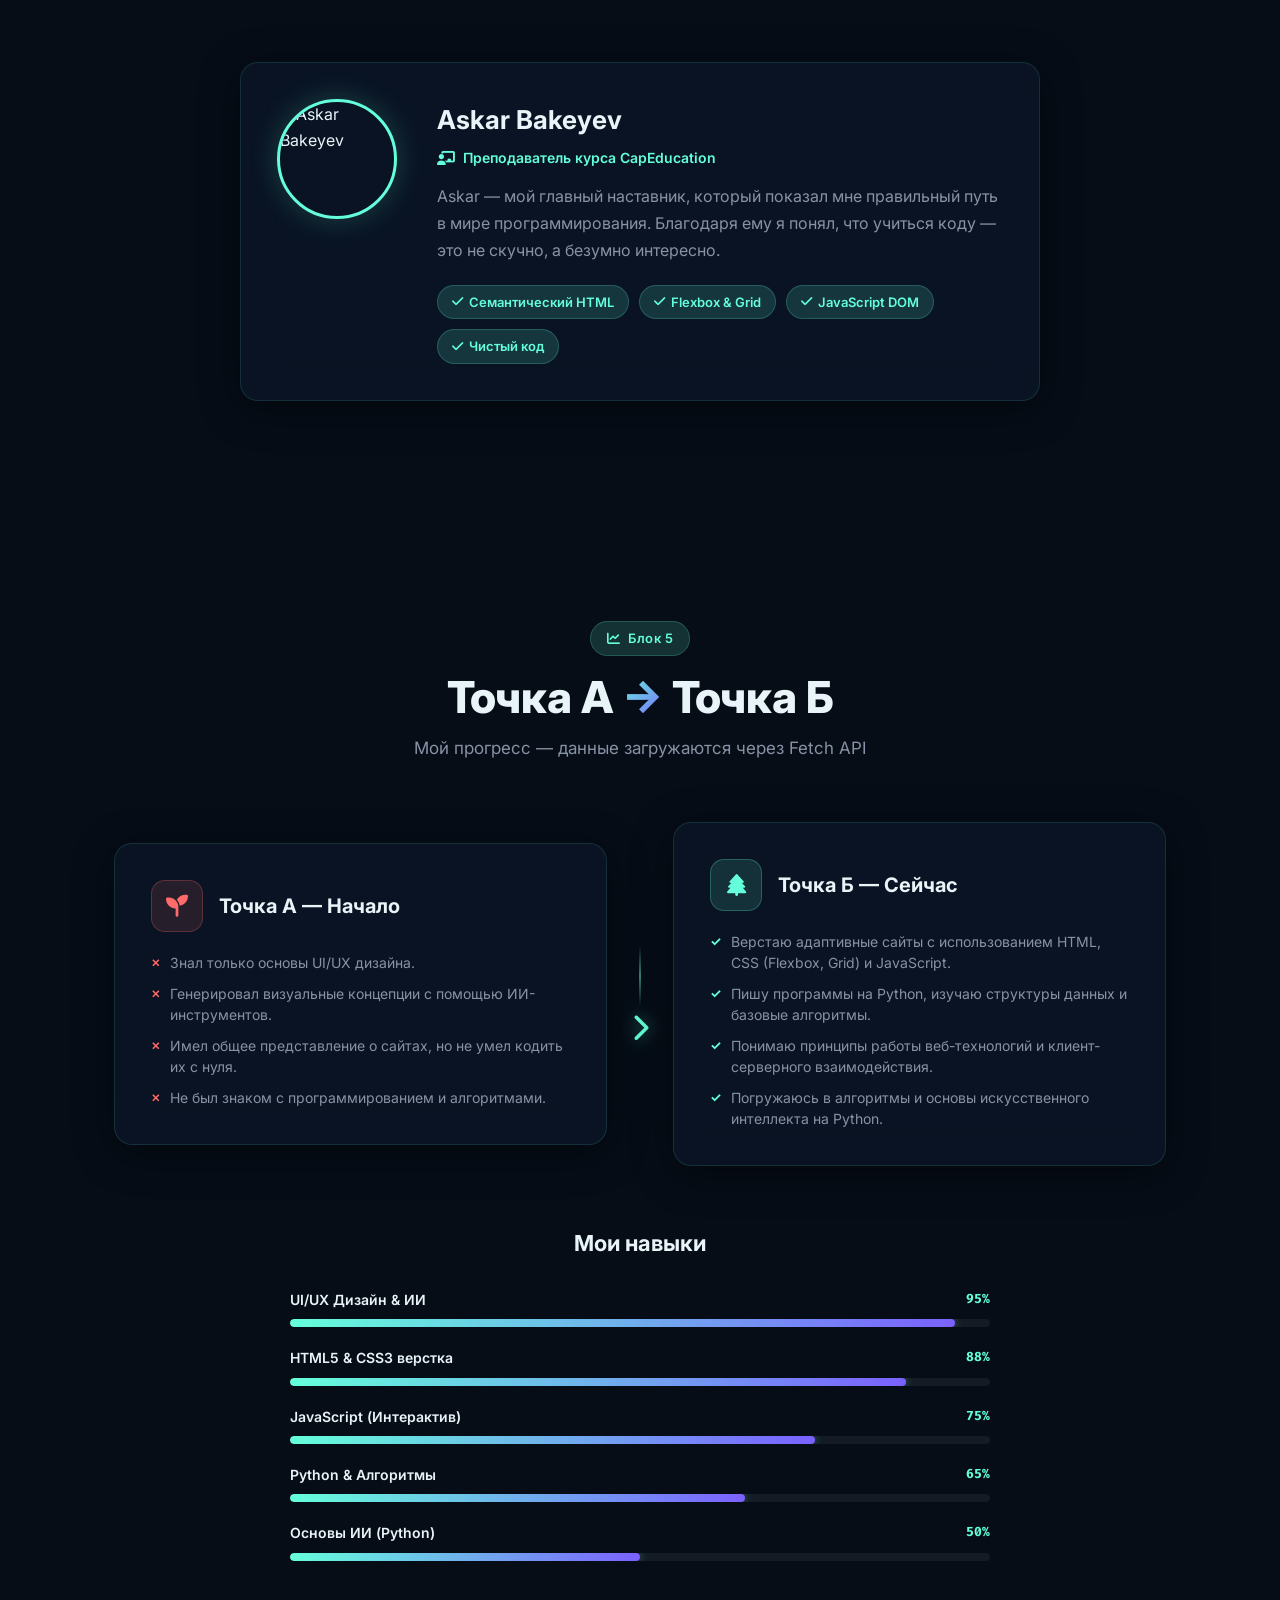
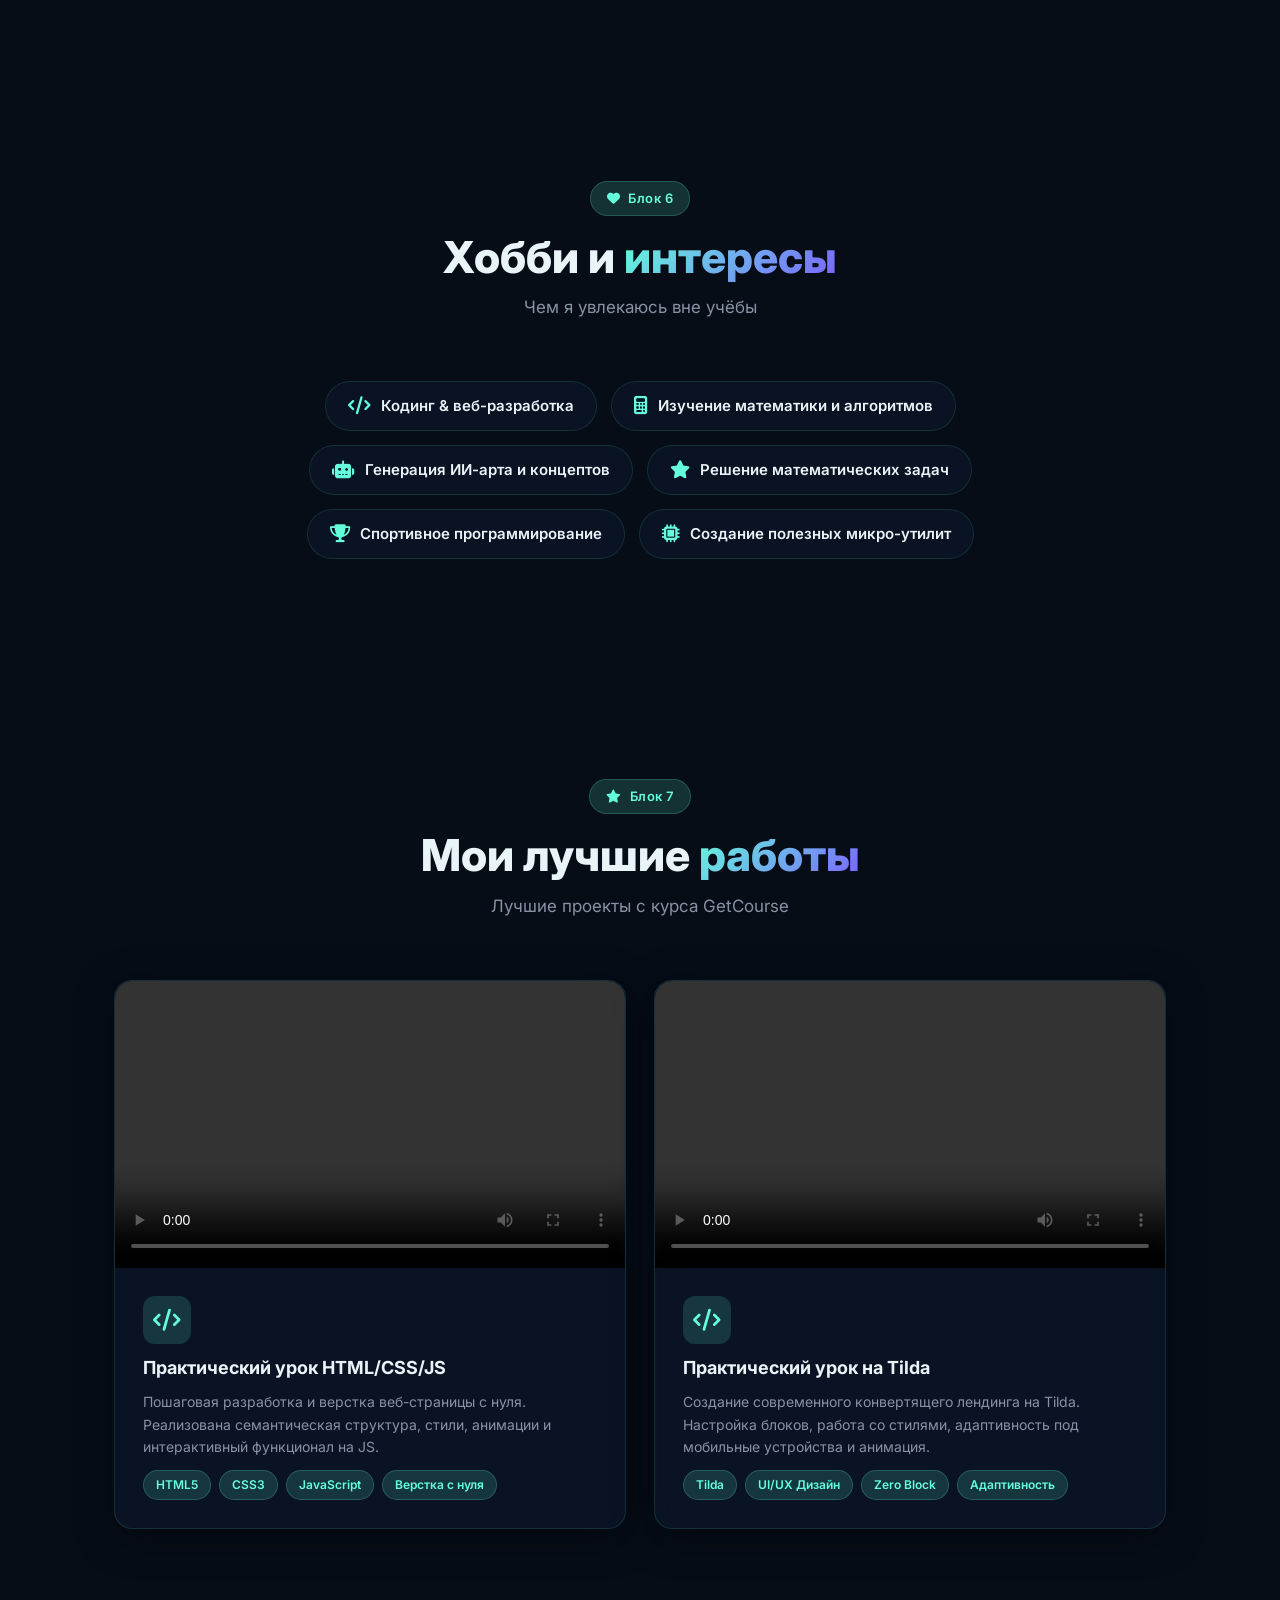
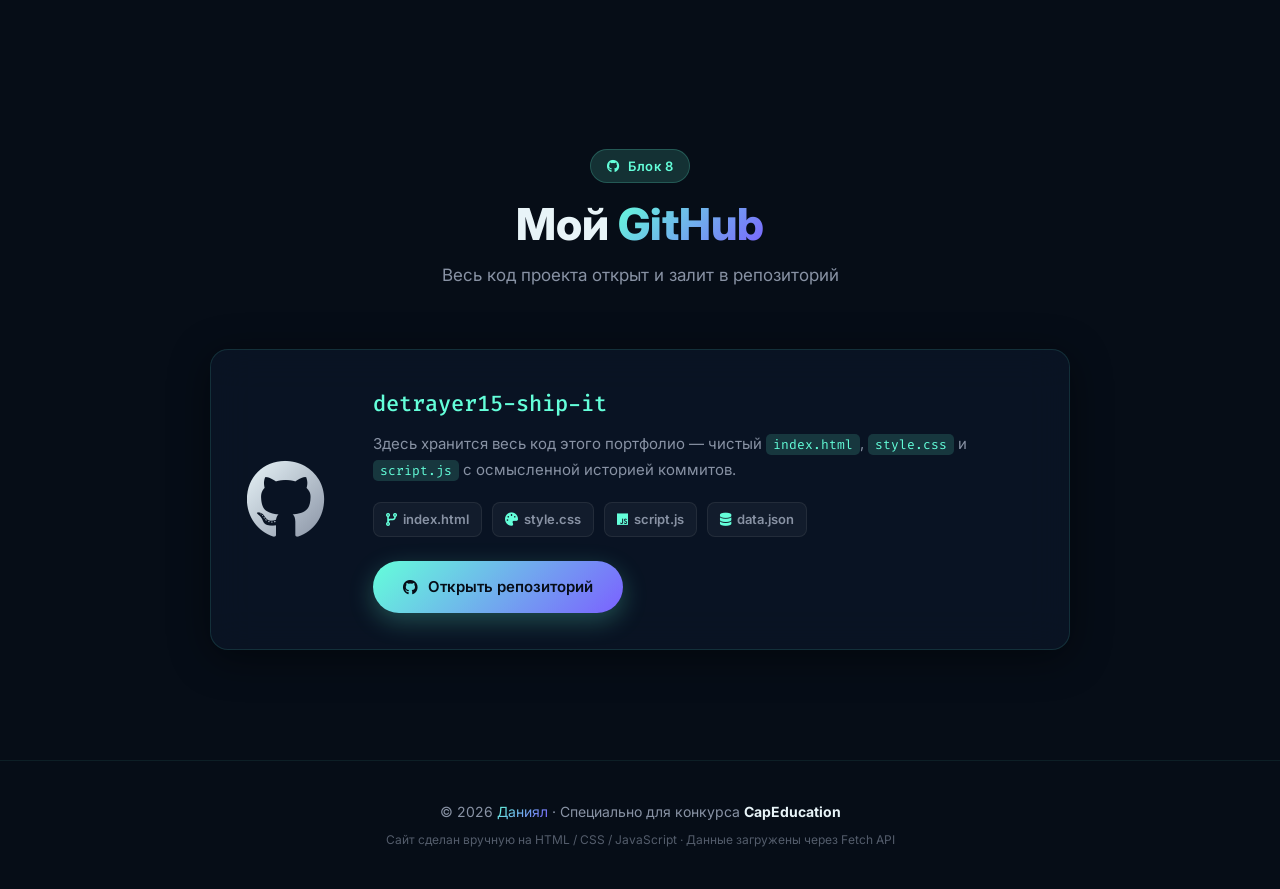
==== commit 0e4fe254: "docs: update repository links in README and index.html" ====
--- a/index.html
+++ b/index.html
@@ -279,7 +279,7 @@
               <div class="github-stat"><i class="fa-brands fa-js"></i> script.js</div>
               <div class="github-stat"><i class="fa-solid fa-database"></i> data.json</div>
             </div>
-            <a href="https://github.com/detrayer15-ship-it" class="btn btn-primary" id="github-link" target="_blank" rel="noopener noreferrer">
+            <a href="https://github.com/detrayer15-ship-it/middle-web-portfolio" class="btn btn-primary" id="github-link" target="_blank" rel="noopener noreferrer">
               <i class="fa-brands fa-github"></i> Открыть репозиторий
             </a>
           </div>
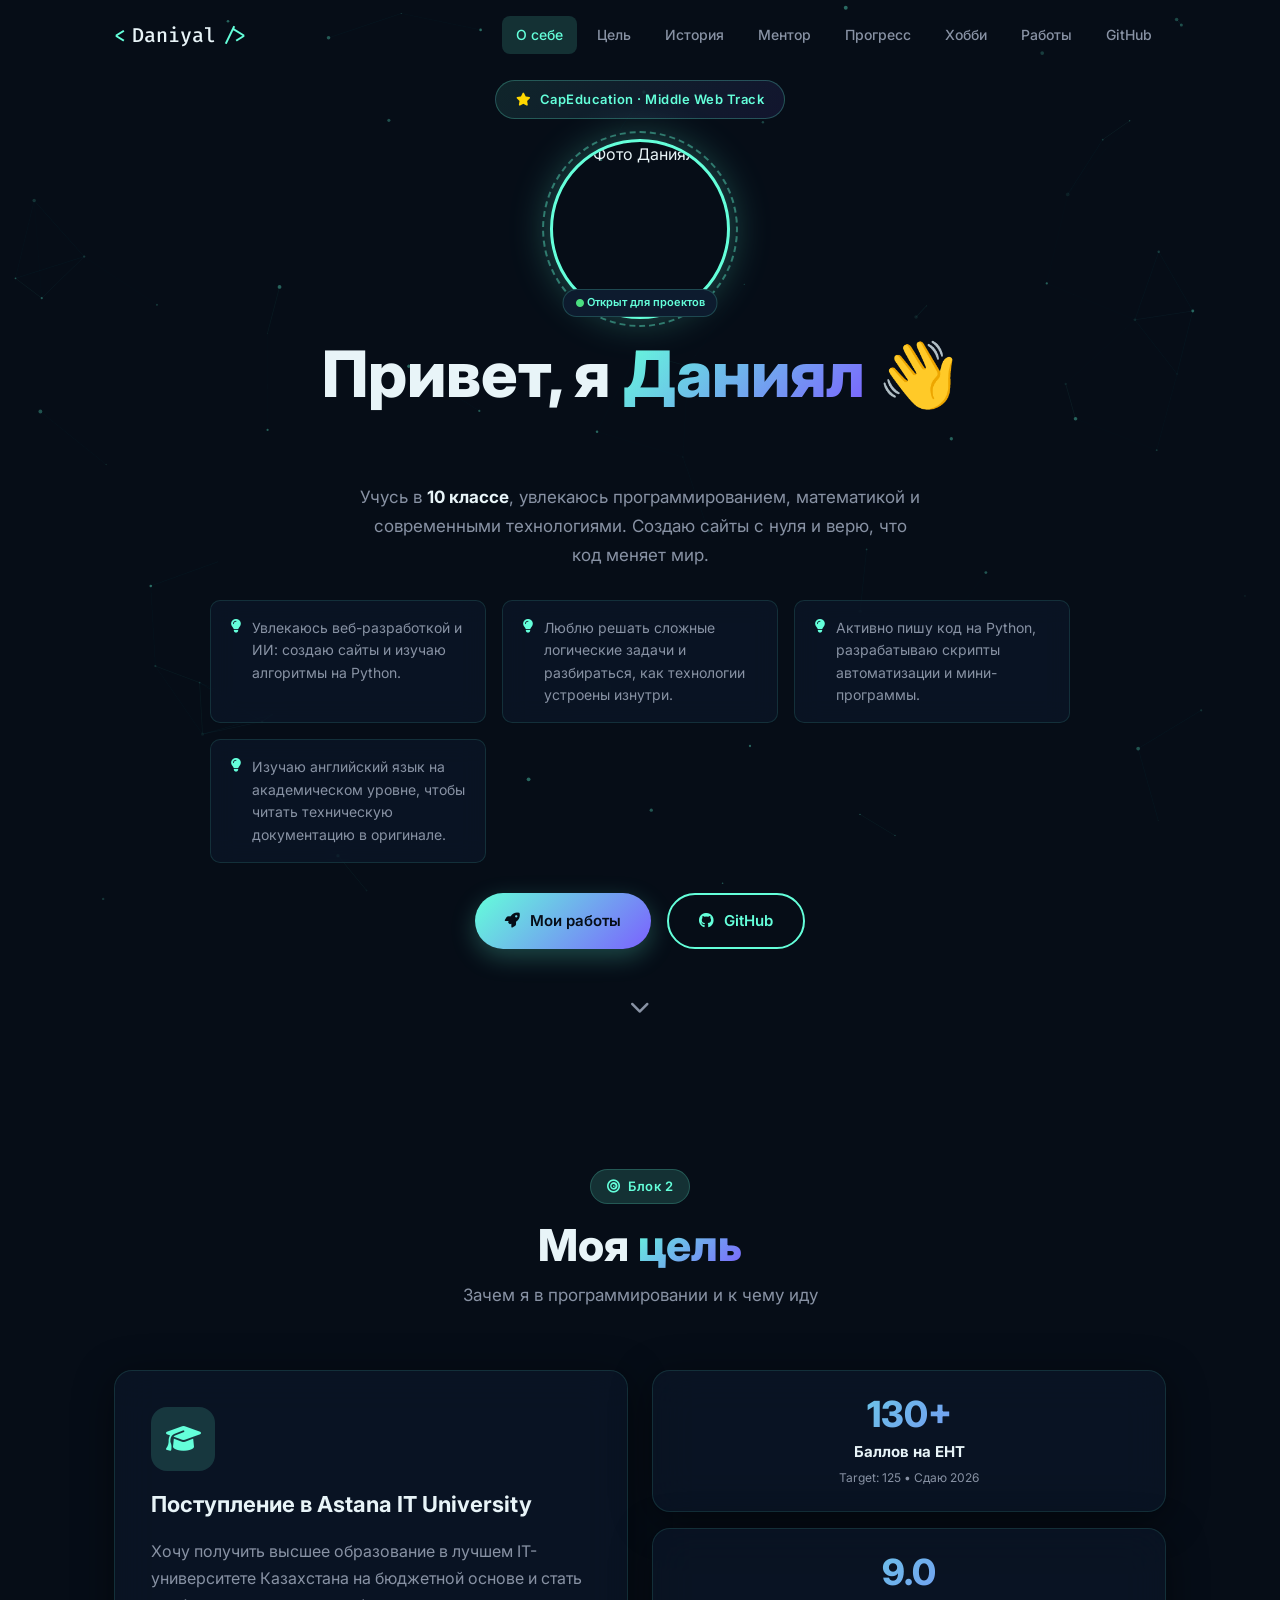
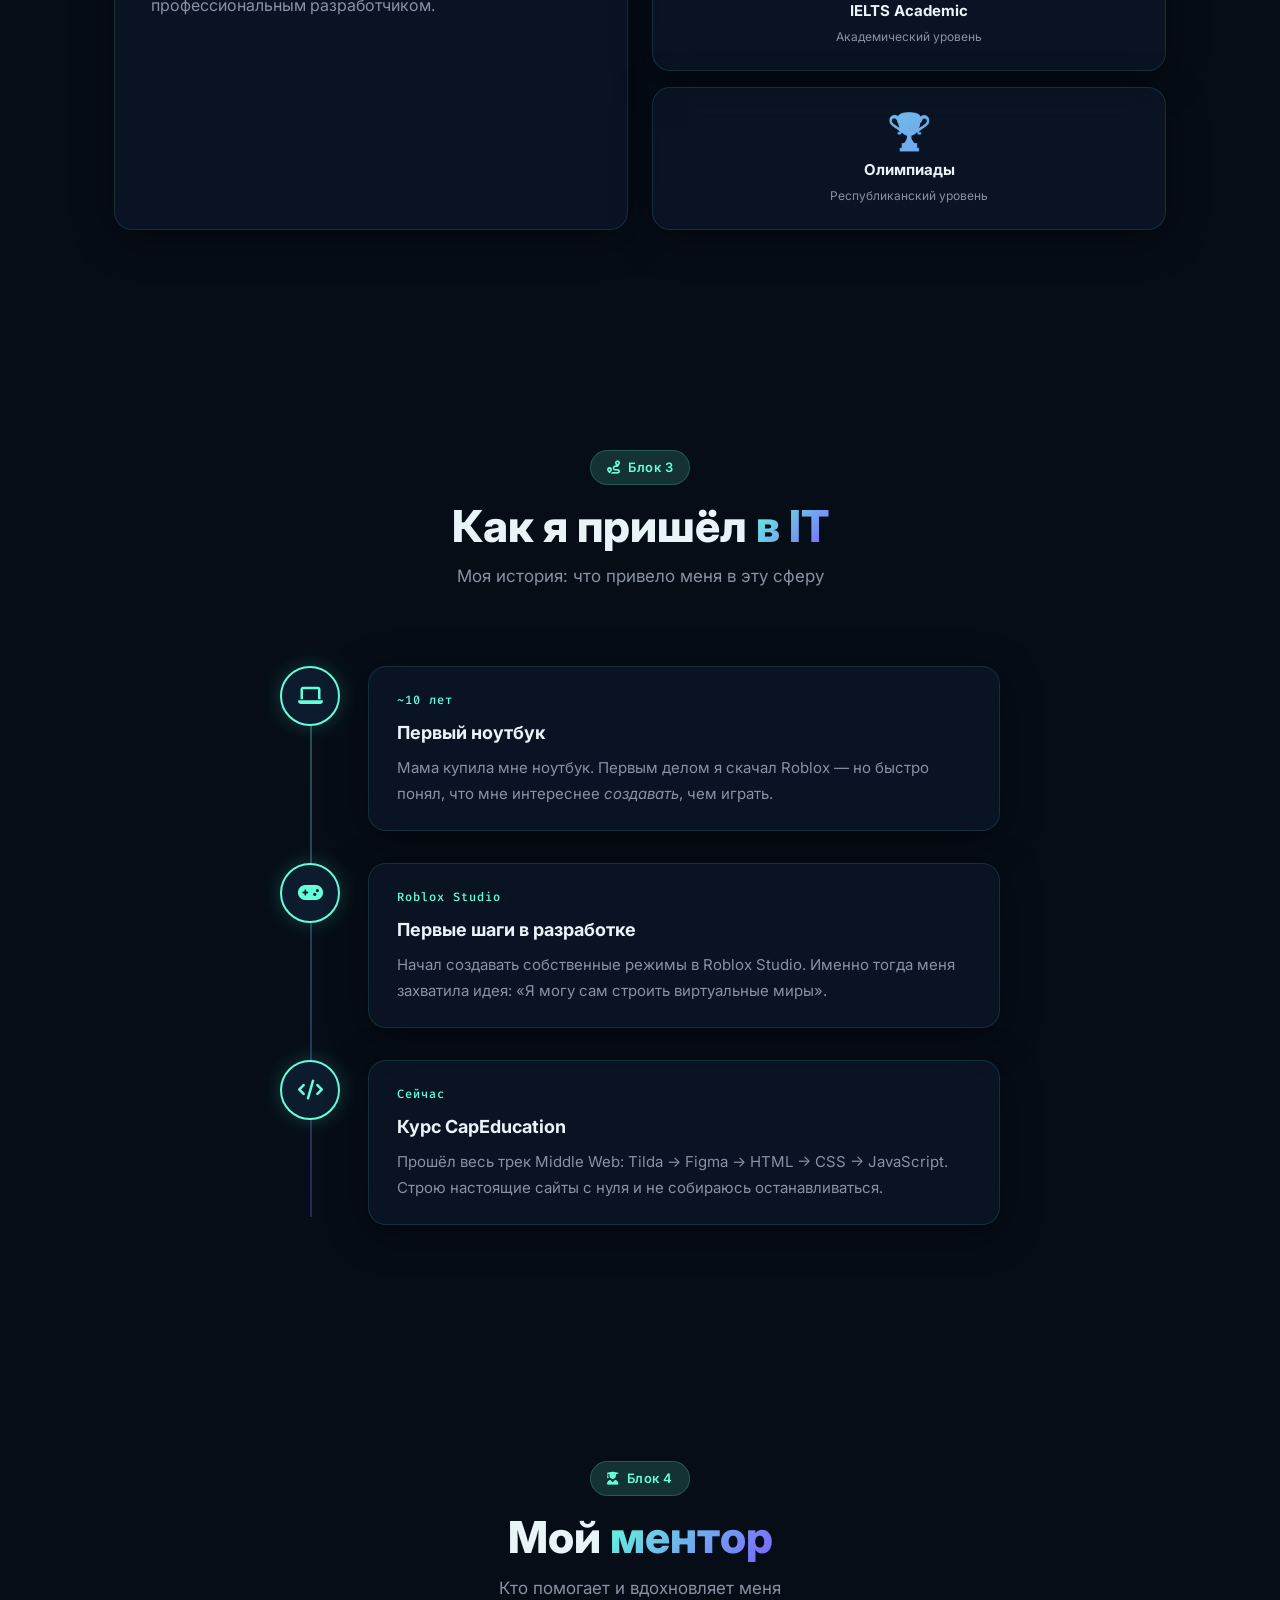
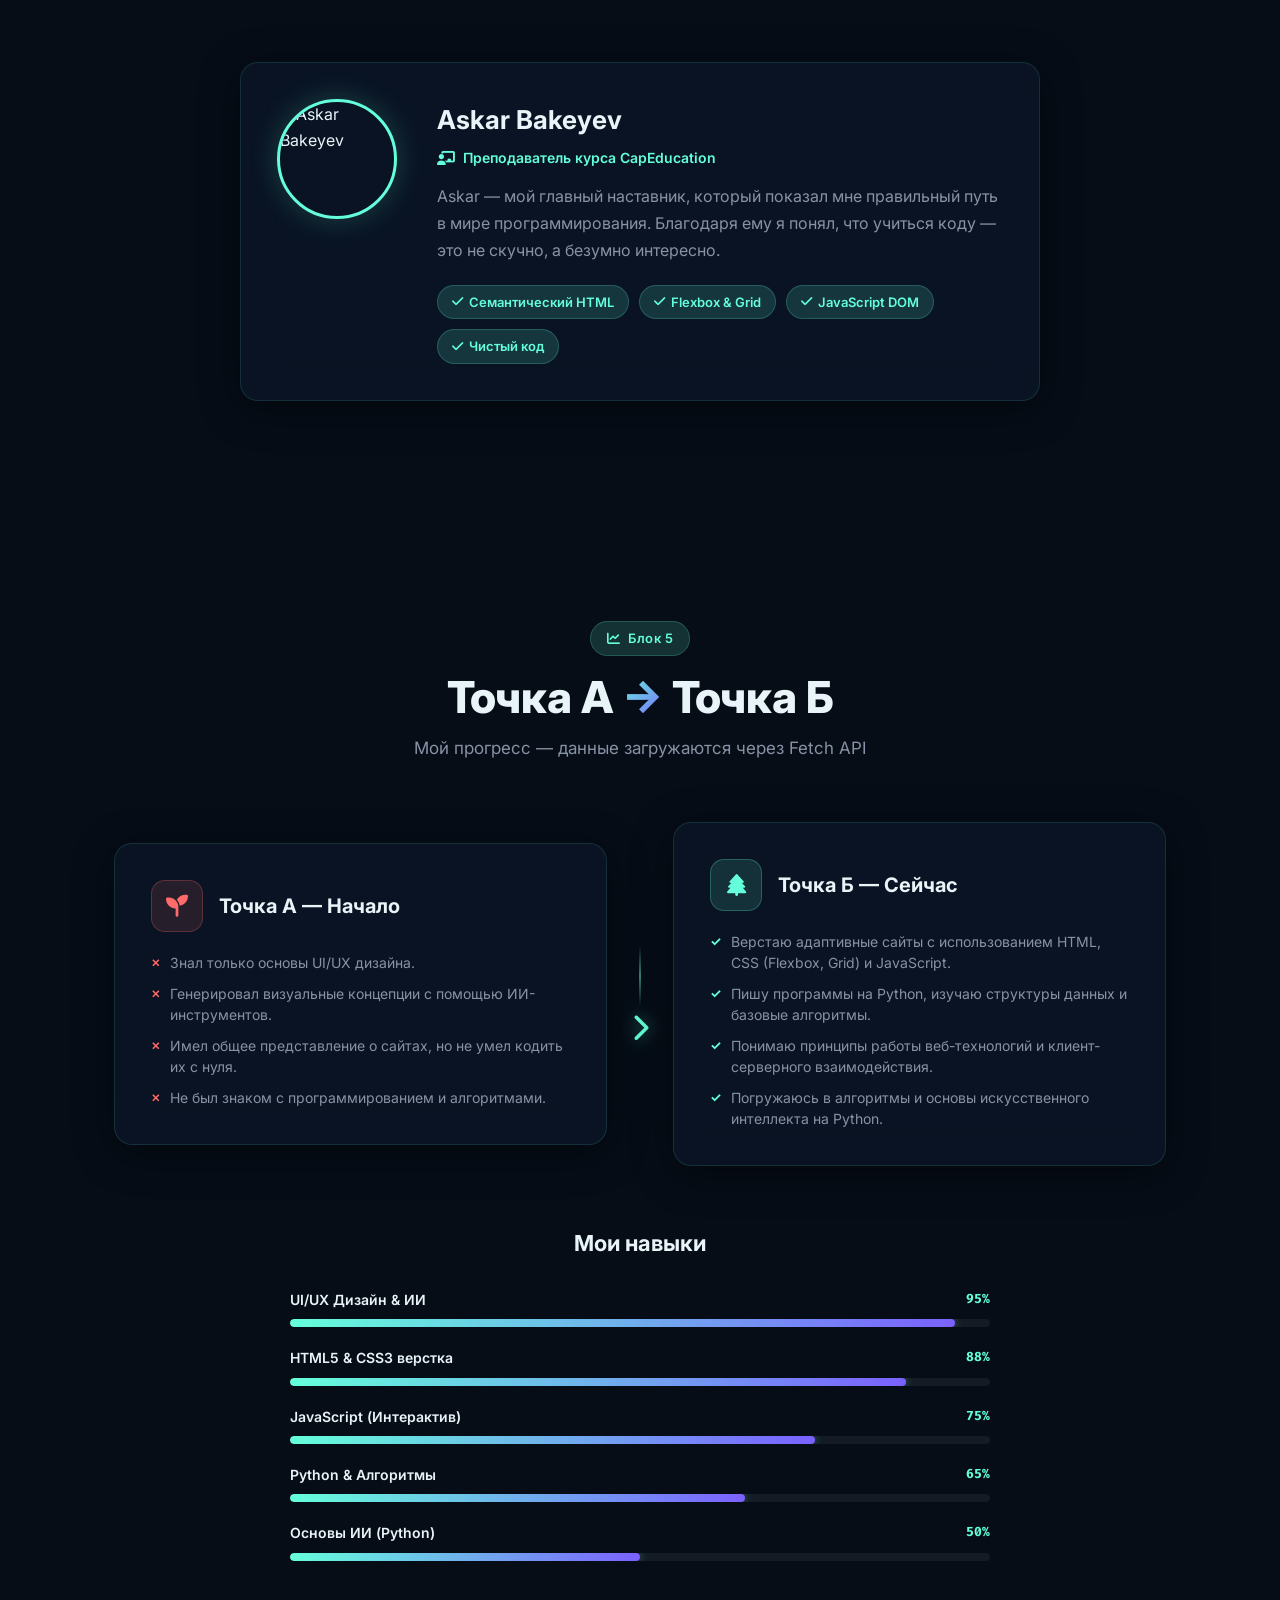
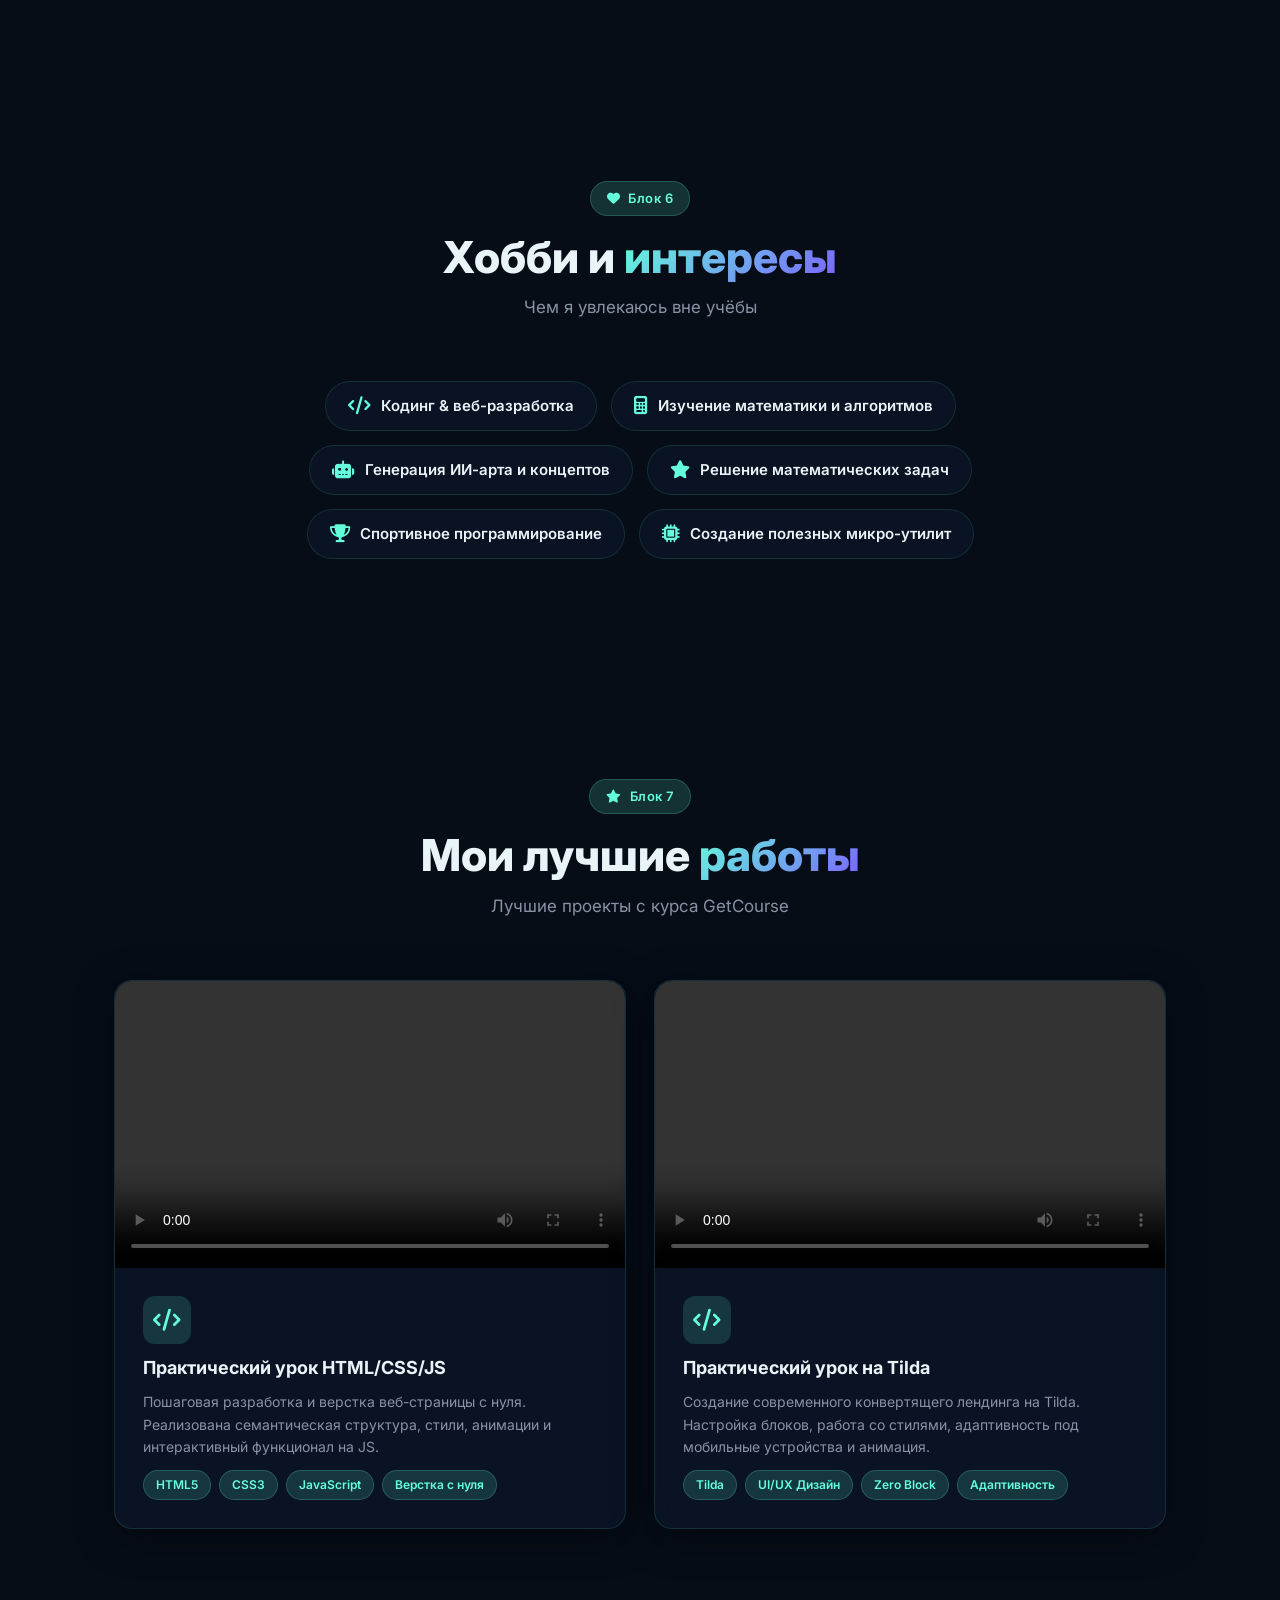
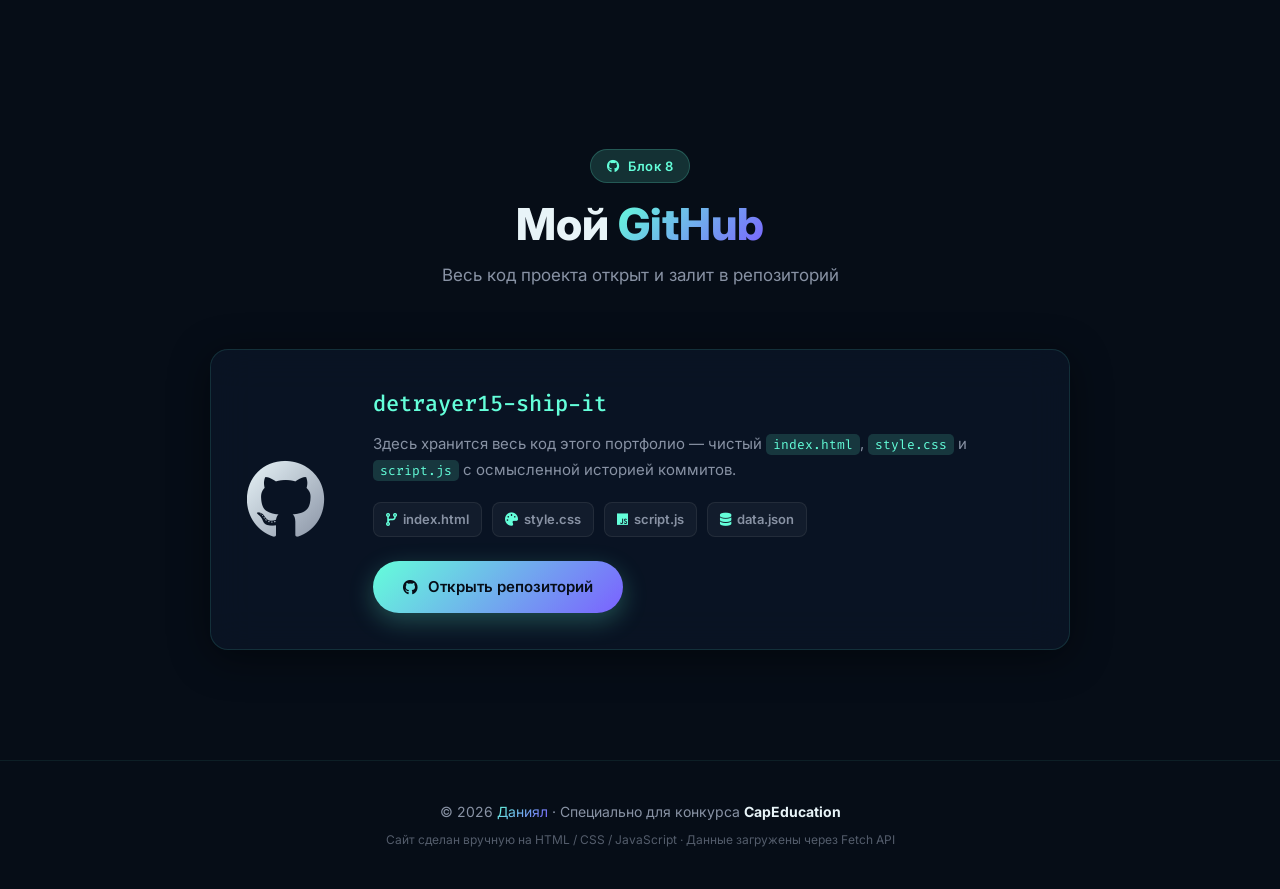
==== commit c1ba718c: "feat: improve animations, add scroll progress indicator, clean up section labels" ====
--- a/index.html
+++ b/index.html
@@ -1,15 +1,19 @@
 <!DOCTYPE html>
 <html lang="ru">
+
 <head>
   <meta charset="UTF-8">
   <meta name="viewport" content="width=device-width, initial-scale=1.0">
-  <meta name="description" content="Портфолио Данияла — будущего разработчика из Казахстана. Обо мне, мой путь в IT, проекты и GitHub.">
+  <meta name="description"
+    content="Портфолио Даниял — будущего разработчика из Казахстана. Обо мне, мой путь в IT, проекты и GitHub.">
   <title>Даниял | Портфолио Middle Web</title>
 
   <!-- Google Fonts -->
   <link rel="preconnect" href="https://fonts.googleapis.com">
   <link rel="preconnect" href="https://fonts.gstatic.com" crossorigin>
-  <link href="https://fonts.googleapis.com/css2?family=Inter:wght@300;400;500;600;700;800&family=Fira+Code:wght@400;500&display=swap" rel="stylesheet">
+  <link
+    href="https://fonts.googleapis.com/css2?family=Inter:wght@300;400;500;600;700;800&family=Fira+Code:wght@400;500&display=swap"
+    rel="stylesheet">
 
   <!-- Font Awesome -->
   <link rel="stylesheet" href="https://cdnjs.cloudflare.com/ajax/libs/font-awesome/6.5.0/css/all.min.css">
@@ -17,6 +21,7 @@
   <!-- Custom CSS -->
   <link rel="stylesheet" href="style.css">
 </head>
+
 <body>
 
   <!-- Particles Background -->
@@ -58,12 +63,15 @@
         </div>
         <div class="profile-photo reveal">
           <div class="photo-ring"></div>
-          <img src="https://ui-avatars.com/api/?name=D&size=300&background=0d1b2e&color=64ffda&font-size=0.5&bold=true&rounded=true" alt="Фото Данияла" width="200" height="200">
+          <img
+            src="https://ui-avatars.com/api/?name=D&size=300&background=0d1b2e&color=64ffda&font-size=0.5&bold=true&rounded=true"
+            alt="Фото Данияла" width="200" height="200">
           <div class="photo-status"><i class="fa-solid fa-circle"></i> Открыт для проектов</div>
         </div>
         <h1 class="hero-title reveal">Привет, я <span class="gradient-text">Даниял</span> 👋</h1>
         <h2 class="hero-subtitle reveal"><span class="typing-text"></span></h2>
-        <p class="hero-desc reveal">Учусь в <strong>10 классе</strong>, увлекаюсь программированием, математикой и современными технологиями. Создаю сайты с нуля и верю, что код меняет мир.</p>
+        <p class="hero-desc reveal">Учусь в <strong>10 классе</strong>, увлекаюсь программированием, математикой и
+          современными технологиями. Создаю сайты с нуля и верю, что код меняет мир.</p>
 
         <!-- Факты из data.json через Fetch -->
         <div class="facts-grid reveal" id="facts-container">
@@ -96,7 +104,8 @@
           <div class="goal-main glass-card">
             <div class="goal-icon"><i class="fa-solid fa-graduation-cap"></i></div>
             <h3>Поступление в Astana IT University</h3>
-            <p>Хочу получить высшее образование в лучшем IT-университете Казахстана на бюджетной основе и стать профессиональным разработчиком.</p>
+            <p>Хочу получить высшее образование в лучшем IT-университете Казахстана на бюджетной основе и стать
+              профессиональным разработчиком.</p>
           </div>
           <div class="goal-targets">
             <div class="target-item glass-card reveal">
@@ -133,7 +142,9 @@
             <div class="timeline-content glass-card">
               <span class="timeline-year">~10 лет</span>
               <h3>Первый ноутбук</h3>
-              <p>Мама купила мне ноутбук. Первым делом я скачал Roblox — но быстро понял, что мне интереснее <em>создавать</em>, чем играть.</p>
+              <p>Мама купила мне ноутбук. Первым делом я скачал Roblox — но быстро понял, что мне интереснее
+                <em>создавать</em>, чем играть.
+              </p>
             </div>
           </div>
           <div class="timeline-item">
@@ -141,7 +152,8 @@
             <div class="timeline-content glass-card">
               <span class="timeline-year">Roblox Studio</span>
               <h3>Первые шаги в разработке</h3>
-              <p>Начал создавать собственные режимы в Roblox Studio. Именно тогда меня захватила идея: «Я могу сам строить виртуальные миры».</p>
+              <p>Начал создавать собственные режимы в Roblox Studio. Именно тогда меня захватила идея: «Я могу сам
+                строить виртуальные миры».</p>
             </div>
           </div>
           <div class="timeline-item">
@@ -149,7 +161,8 @@
             <div class="timeline-content glass-card">
               <span class="timeline-year">Сейчас</span>
               <h3>Курс CapEducation</h3>
-              <p>Прошёл весь трек Middle Web: Tilda → Figma → HTML → CSS → JavaScript. Строю настоящие сайты с нуля и не собираюсь останавливаться.</p>
+              <p>Прошёл весь трек Middle Web: Tilda → Figma → HTML → CSS → JavaScript. Строю настоящие сайты с нуля и не
+                собираюсь останавливаться.</p>
             </div>
           </div>
         </div>
@@ -166,12 +179,15 @@
         </div>
         <div class="mentor-card glass-card reveal">
           <div class="mentor-avatar">
-            <img src="https://ui-avatars.com/api/?name=AB&size=200&background=1a2942&color=64ffda&font-size=0.4&bold=true&rounded=true" alt="Askar Bakeyev" width="120" height="120">
+            <img
+              src="https://ui-avatars.com/api/?name=AB&size=200&background=1a2942&color=64ffda&font-size=0.4&bold=true&rounded=true"
+              alt="Askar Bakeyev" width="120" height="120">
           </div>
           <div class="mentor-info">
             <h3>Askar Bakeyev</h3>
             <p class="mentor-role"><i class="fa-solid fa-chalkboard-user"></i> Преподаватель курса CapEducation</p>
-            <p class="mentor-desc">Askar — мой главный наставник, который показал мне правильный путь в мире программирования. Благодаря ему я понял, что учиться коду — это не скучно, а безумно интересно.</p>
+            <p class="mentor-desc">Askar — мой главный наставник, который показал мне правильный путь в мире
+              программирования. Благодаря ему я понял, что учиться коду — это не скучно, а безумно интересно.</p>
             <div class="mentor-lessons">
               <div class="lesson-tag"><i class="fa-solid fa-check"></i> Семантический HTML</div>
               <div class="lesson-tag"><i class="fa-solid fa-check"></i> Flexbox & Grid</div>
@@ -272,14 +288,17 @@
           </div>
           <div class="github-info">
             <h3>detrayer15-ship-it</h3>
-            <p>Здесь хранится весь код этого портфолио — чистый <code>index.html</code>, <code>style.css</code> и <code>script.js</code> с осмысленной историей коммитов.</p>
+            <p>Здесь хранится весь код этого портфолио — чистый <code>index.html</code>, <code>style.css</code> и
+              <code>script.js</code> с осмысленной историей коммитов.
+            </p>
             <div class="github-stats">
               <div class="github-stat"><i class="fa-solid fa-code-branch"></i> index.html</div>
               <div class="github-stat"><i class="fa-solid fa-palette"></i> style.css</div>
               <div class="github-stat"><i class="fa-brands fa-js"></i> script.js</div>
               <div class="github-stat"><i class="fa-solid fa-database"></i> data.json</div>
             </div>
-            <a href="https://github.com/detrayer15-ship-it/middle-web-portfolio" class="btn btn-primary" id="github-link" target="_blank" rel="noopener noreferrer">
+            <a href="https://github.com/detrayer15-ship-it" class="btn btn-primary" id="github-link" target="_blank"
+              rel="noopener noreferrer">
               <i class="fa-brands fa-github"></i> Открыть репозиторий
             </a>
           </div>
@@ -306,4 +325,5 @@
   <script src="https://cdn.jsdelivr.net/npm/typed.js@2.0.12/dist/typed.umd.js"></script>
   <script src="script.js"></script>
 </body>
-</html>
+
+</html>
--- a/style.css
+++ b/style.css
@@ -102,6 +102,10 @@
   transition: var(--transition);
 }
 
+.btn i {
+  transition: transform 0.3s cubic-bezier(0.25, 0.8, 0.25, 1);
+}
+
 .btn-primary {
   background: linear-gradient(135deg, var(--primary), var(--secondary));
   color: #060d17;
@@ -113,6 +117,10 @@
   box-shadow: 0 14px 32px rgba(100,255,218,0.4);
 }
 
+.btn-primary:hover i {
+  transform: translate(3px, -3px) rotate(15deg);
+}
+
 .btn-outline {
   background: transparent;
   color: var(--primary);
@@ -122,6 +130,23 @@
 .btn-outline:hover {
   background: var(--primary-dim);
   transform: translateY(-3px);
+}
+
+.btn-outline:hover i {
+  transform: rotate(360deg);
+}
+
+/* Scroll Progress Bar */
+.scroll-progress-bar {
+  position: fixed;
+  top: 0;
+  left: 0;
+  height: 4px;
+  background: linear-gradient(90deg, var(--primary), var(--secondary));
+  z-index: 2000;
+  width: 0%;
+  transition: width 0.1s ease-out;
+  box-shadow: 0 0 8px rgba(100, 255, 218, 0.4);
 }
 
 /* ===========================
@@ -330,11 +355,13 @@
   inset: -8px;
   border-radius: 50%;
   border: 2px dashed rgba(100,255,218,0.4);
-  animation: spin 12s linear infinite;
-}
-
-@keyframes spin {
-  to { transform: rotate(360deg); }
+  animation: spin-pulse 12s linear infinite;
+}
+
+@keyframes spin-pulse {
+  0% { transform: rotate(0deg) scale(1); }
+  50% { transform: rotate(180deg) scale(1.05); }
+  100% { transform: rotate(360deg) scale(1); }
 }
 
 .photo-status {
@@ -403,8 +430,10 @@
 }
 
 .fact-item:hover {
-  border-color: rgba(100,255,218,0.3);
+  border-color: rgba(100,255,218,0.4);
   color: var(--text);
+  transform: translateY(-3px) scale(1.02);
+  box-shadow: 0 10px 25px rgba(100,255,218,0.08);
 }
 
 .fact-item i { color: var(--primary); margin-top: 2px; flex-shrink: 0; }
@@ -495,6 +524,13 @@
 .target-item {
   text-align: center;
   padding: 24px 20px;
+  transition: var(--transition);
+}
+
+.target-item:hover {
+  transform: translateY(-4px);
+  border-color: rgba(100,255,218,0.35);
+  box-shadow: 0 12px 30px rgba(100,255,218,0.08);
 }
 
 .target-num {
@@ -565,6 +601,19 @@
   box-shadow: 0 0 20px rgba(100,255,218,0.2);
   position: relative;
   z-index: 1;
+  animation: pulse-glow 2s infinite;
+}
+
+@keyframes pulse-glow {
+  0% {
+    box-shadow: 0 0 0 0 rgba(100, 255, 218, 0.4);
+  }
+  70% {
+    box-shadow: 0 0 0 10px rgba(100, 255, 218, 0);
+  }
+  100% {
+    box-shadow: 0 0 0 0 rgba(100, 255, 218, 0);
+  }
 }
 
 .timeline-content {
@@ -877,6 +926,11 @@
   height: 100%;
   object-fit: cover;
   display: block;
+  transition: transform 0.5s cubic-bezier(0.25, 0.8, 0.25, 1);
+}
+
+.project-card:hover .project-media video {
+  transform: scale(1.06);
 }
 
 .project-media-placeholder {
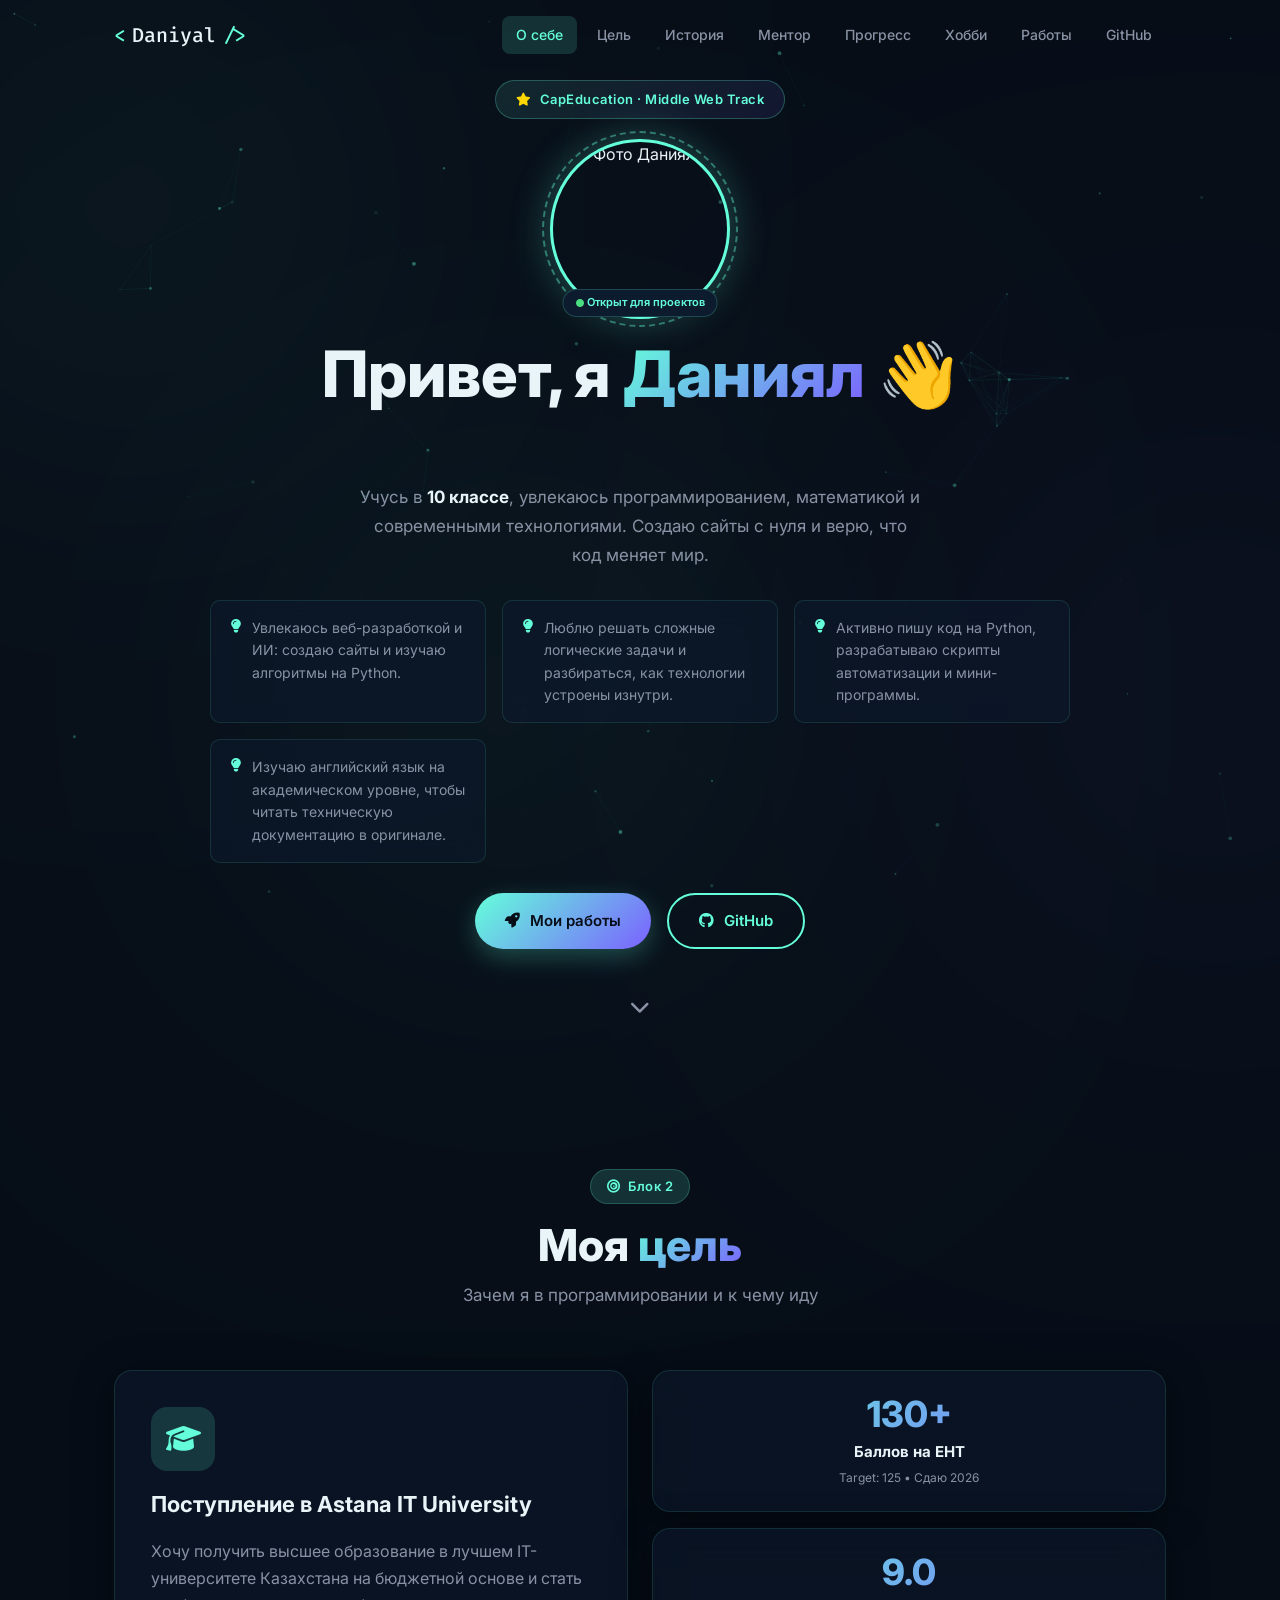
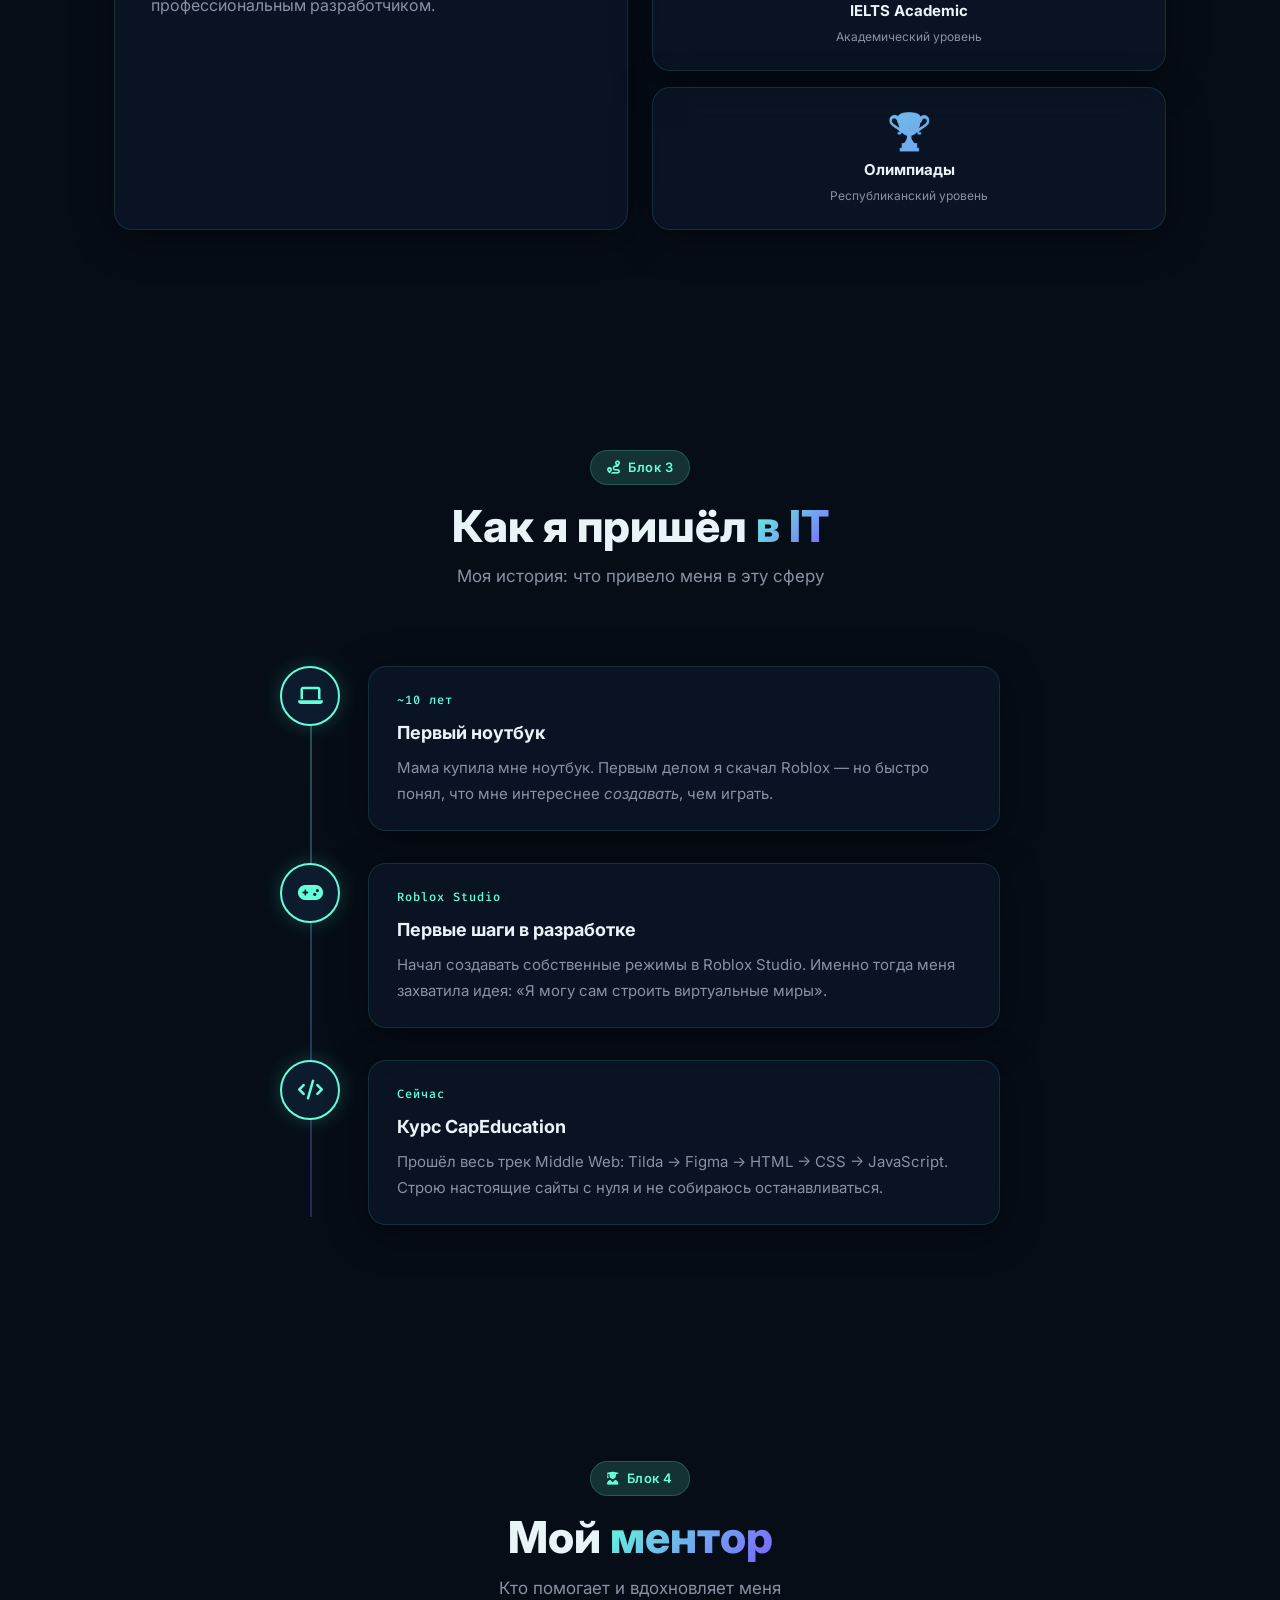
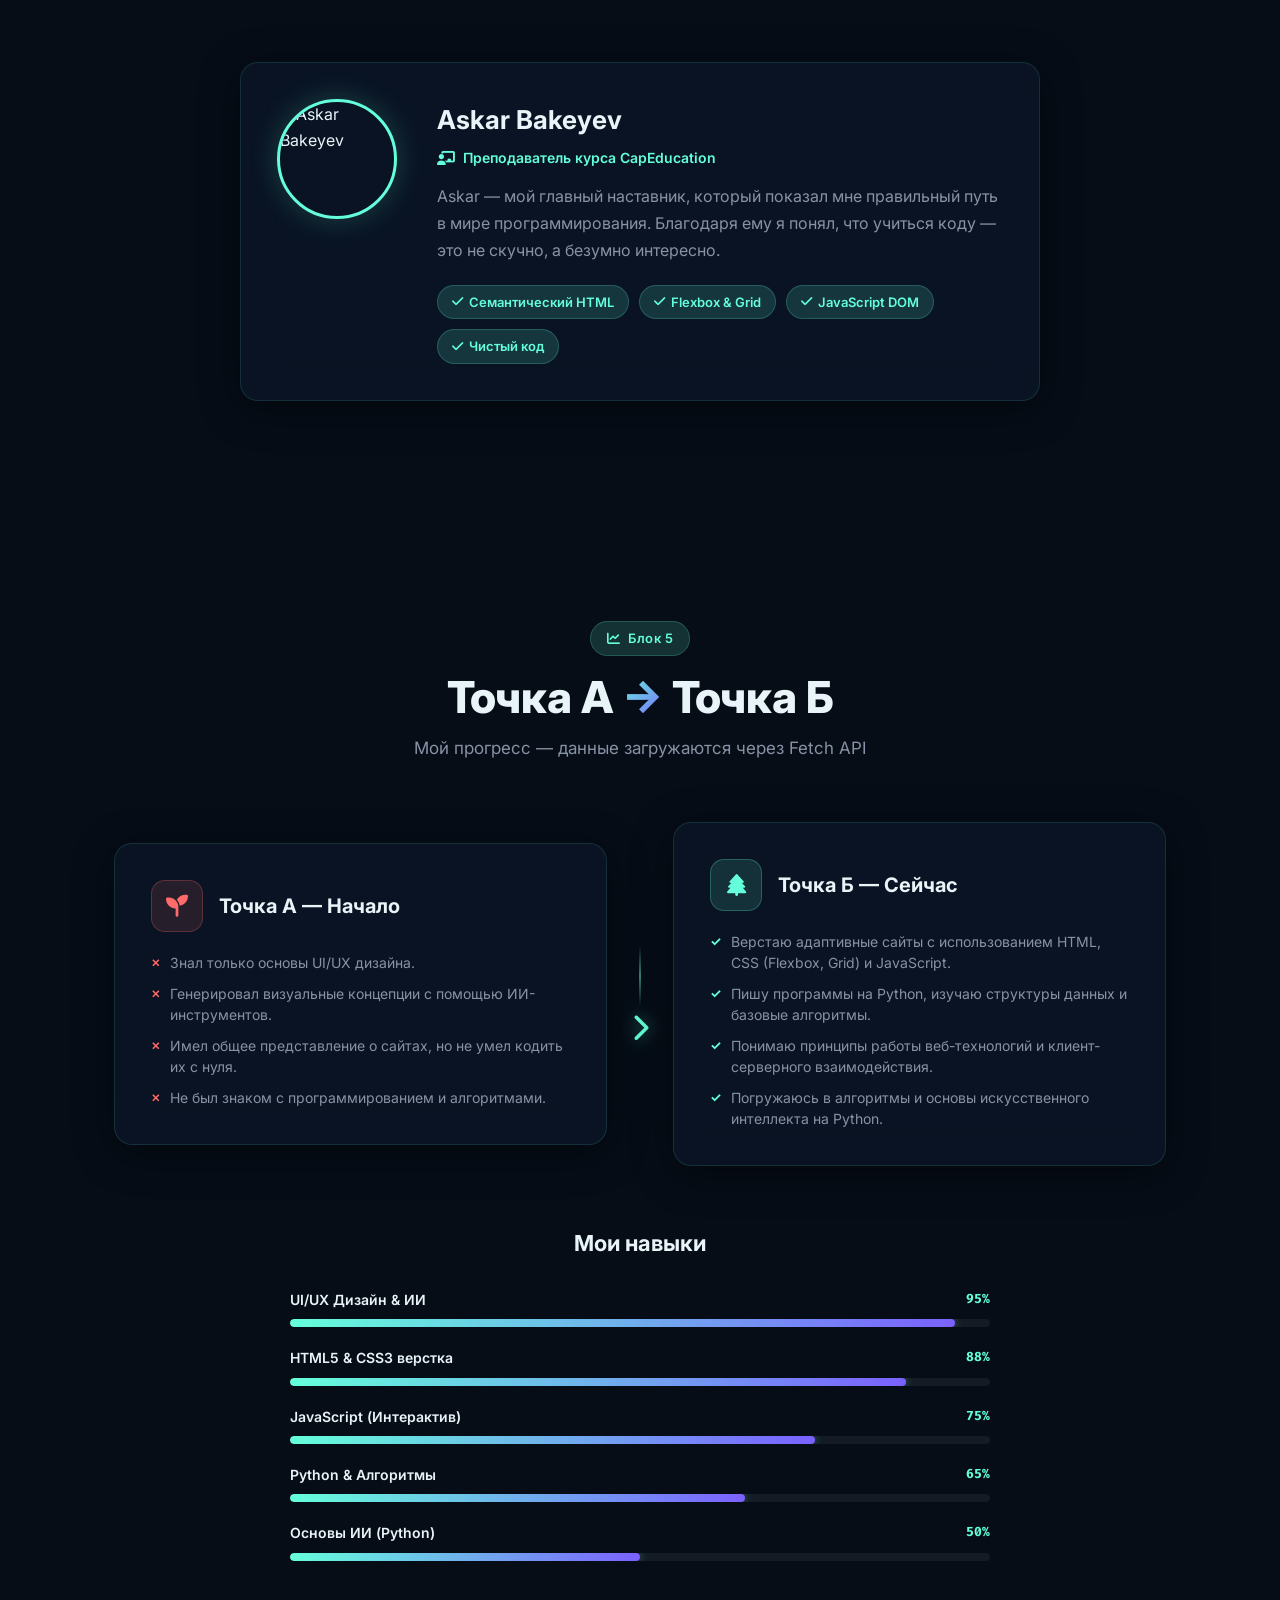
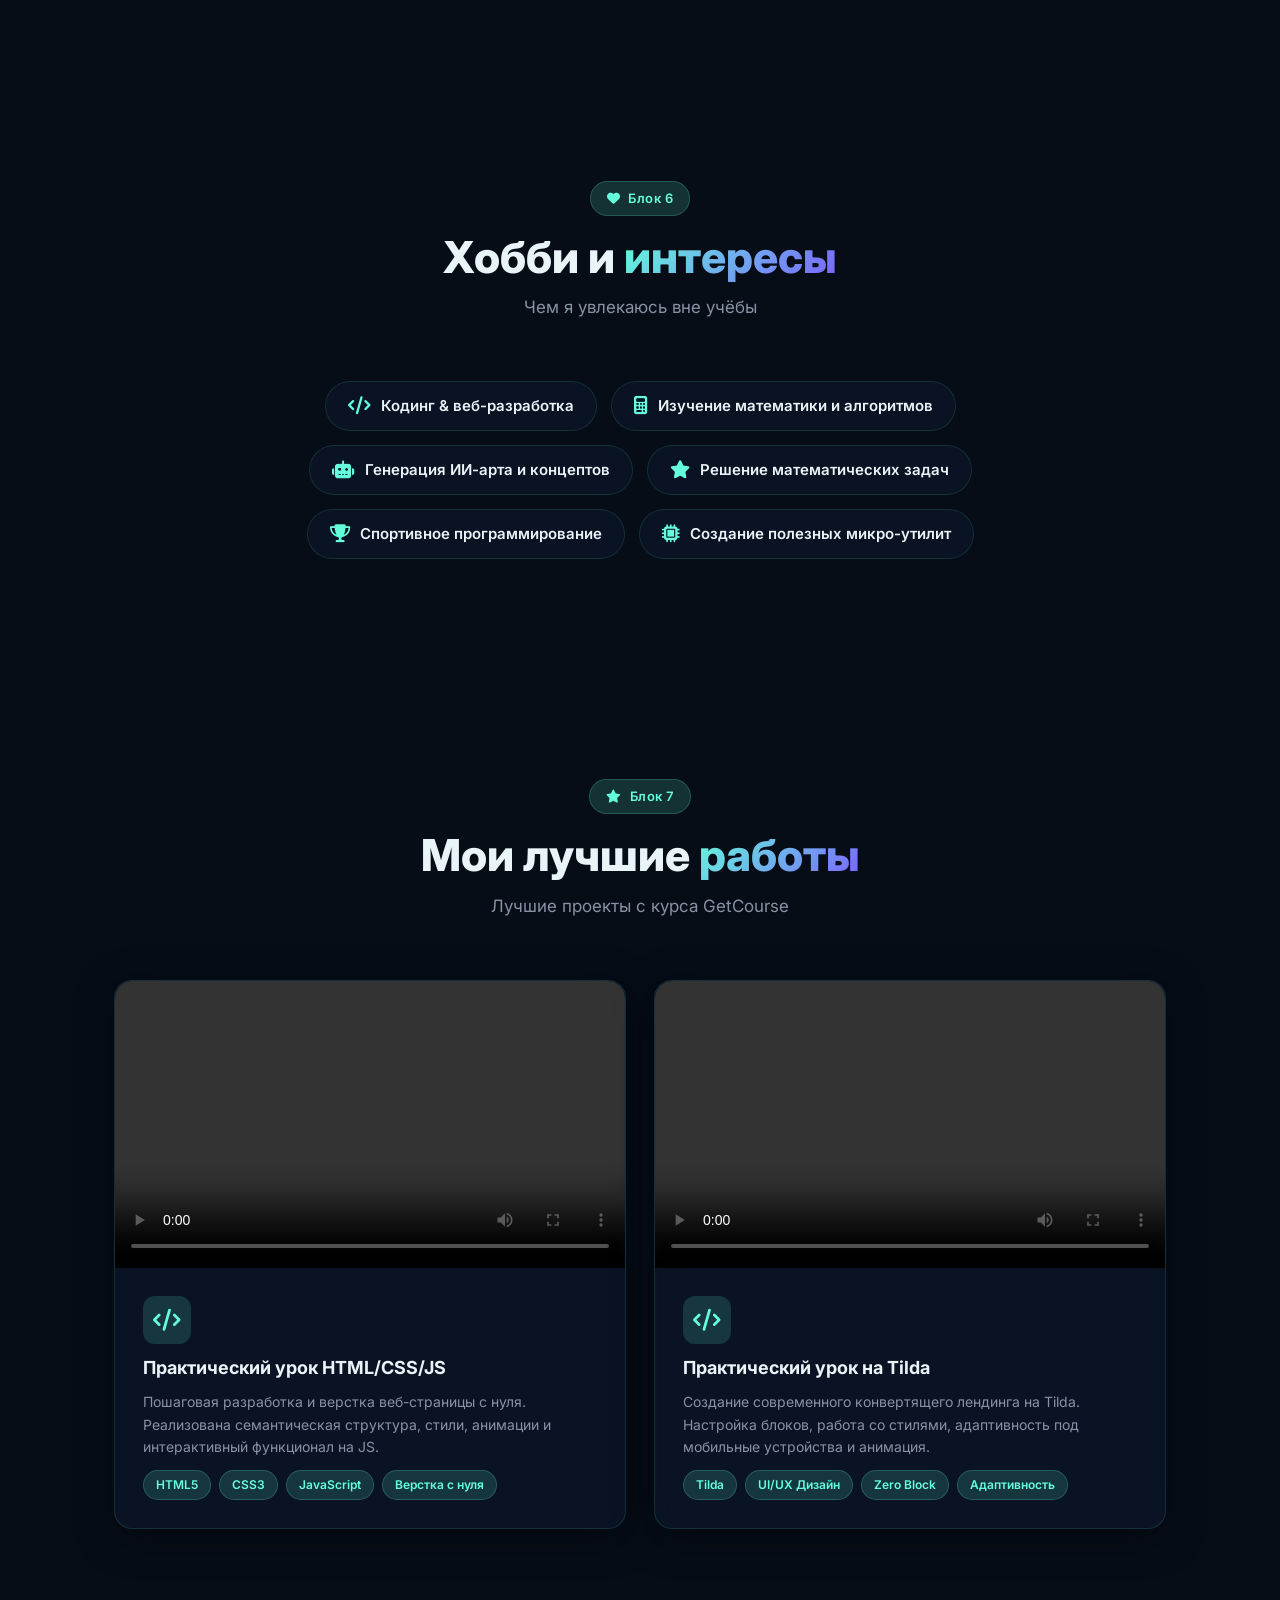
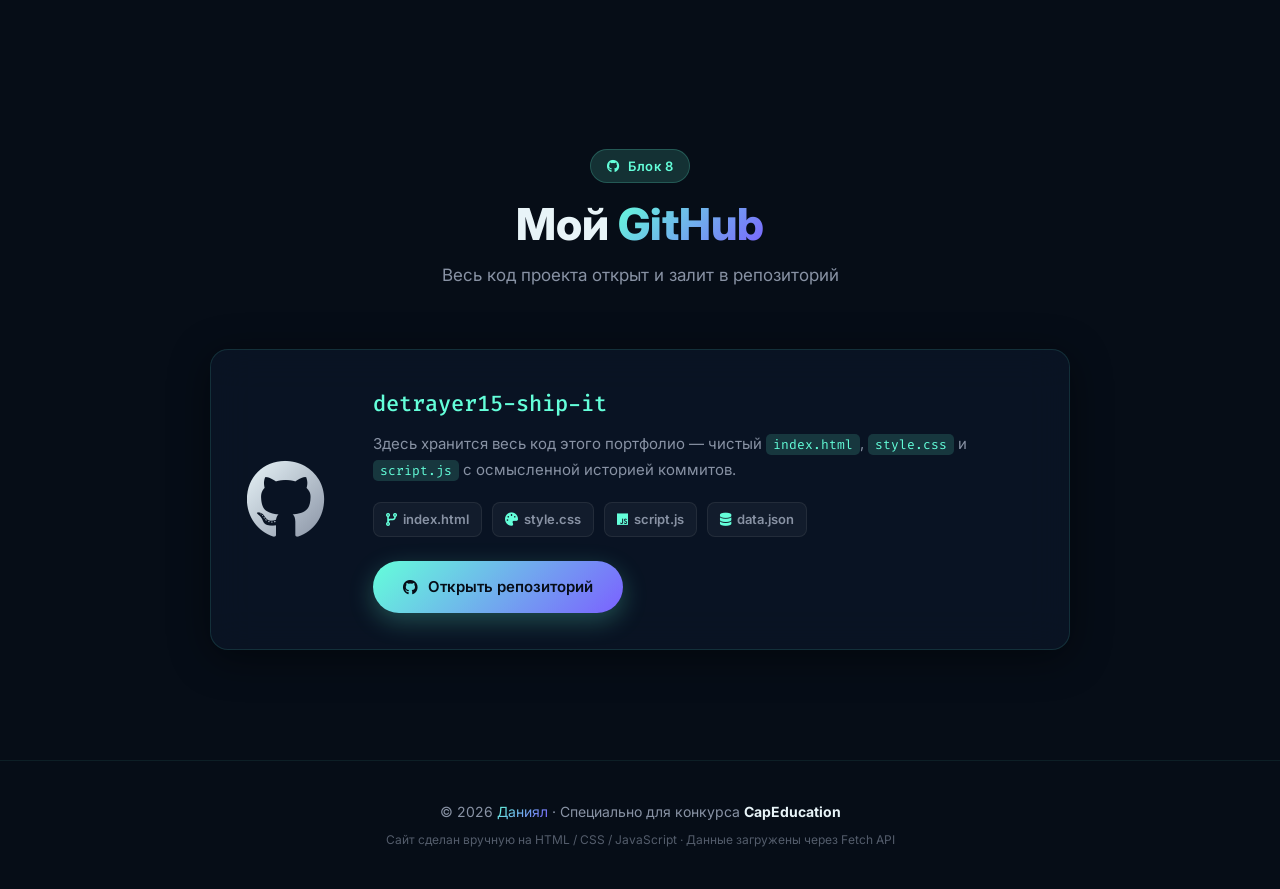
==== commit d2faf356: "feat: add ambient glow spheres and mesh grid background overlay" ====
--- a/index.html
+++ b/index.html
@@ -26,6 +26,11 @@
 
   <!-- Particles Background -->
   <canvas id="particles-canvas"></canvas>
+
+  <!-- Background Glow Aura -->
+  <div class="bg-glow bg-glow-1"></div>
+  <div class="bg-glow bg-glow-2"></div>
+  <div class="bg-glow bg-glow-3"></div>
 
   <!-- Header / Navigation -->
   <header class="header" id="header">
--- a/style.css
+++ b/style.css
@@ -42,8 +42,75 @@
 #particles-canvas {
   position: fixed;
   inset: 0;
+  z-index: 1;
+  pointer-events: none;
+}
+
+/* Subtle Grid Overlay */
+body::before {
+  content: '';
+  position: fixed;
+  inset: 0;
   z-index: 0;
   pointer-events: none;
+  background-image: 
+    linear-gradient(rgba(255, 255, 255, 0.012) 1px, transparent 1px),
+    linear-gradient(90deg, rgba(255, 255, 255, 0.012) 1px, transparent 1px);
+  background-size: 80px 80px;
+  background-position: center;
+  mask-image: radial-gradient(circle at center, black 40%, transparent 95%);
+  -webkit-mask-image: radial-gradient(circle at center, black 40%, transparent 95%);
+  opacity: 0.8;
+}
+
+/* Ambient Background Glow Aura */
+.bg-glow {
+  position: fixed;
+  width: 60vw;
+  height: 60vw;
+  border-radius: 50%;
+  pointer-events: none;
+  z-index: 0;
+  filter: blur(140px);
+  opacity: 0.07;
+  mix-blend-mode: screen;
+  transition: transform 10s ease-in-out;
+}
+
+.bg-glow-1 {
+  top: -20vh;
+  left: -20vw;
+  background: radial-gradient(circle, var(--primary) 0%, transparent 70%);
+  animation: float-glow-1 25s ease-in-out infinite alternate;
+}
+
+.bg-glow-2 {
+  top: 35vh;
+  right: -25vw;
+  background: radial-gradient(circle, var(--secondary) 0%, transparent 70%);
+  animation: float-glow-2 30s ease-in-out infinite alternate;
+}
+
+.bg-glow-3 {
+  bottom: -20vh;
+  left: 10vw;
+  background: radial-gradient(circle, var(--primary) 0%, transparent 70%);
+  animation: float-glow-3 28s ease-in-out infinite alternate;
+}
+
+@keyframes float-glow-1 {
+  0% { transform: translate(0, 0) scale(1); }
+  100% { transform: translate(8vw, 6vh) scale(1.1); }
+}
+
+@keyframes float-glow-2 {
+  0% { transform: translate(0, 0) scale(1); }
+  100% { transform: translate(-6vw, -8vh) scale(1.15); }
+}
+
+@keyframes float-glow-3 {
+  0% { transform: translate(0, 0) scale(1); }
+  100% { transform: translate(5vw, -5vh) scale(1.05); }
 }
 
 /* ===========================
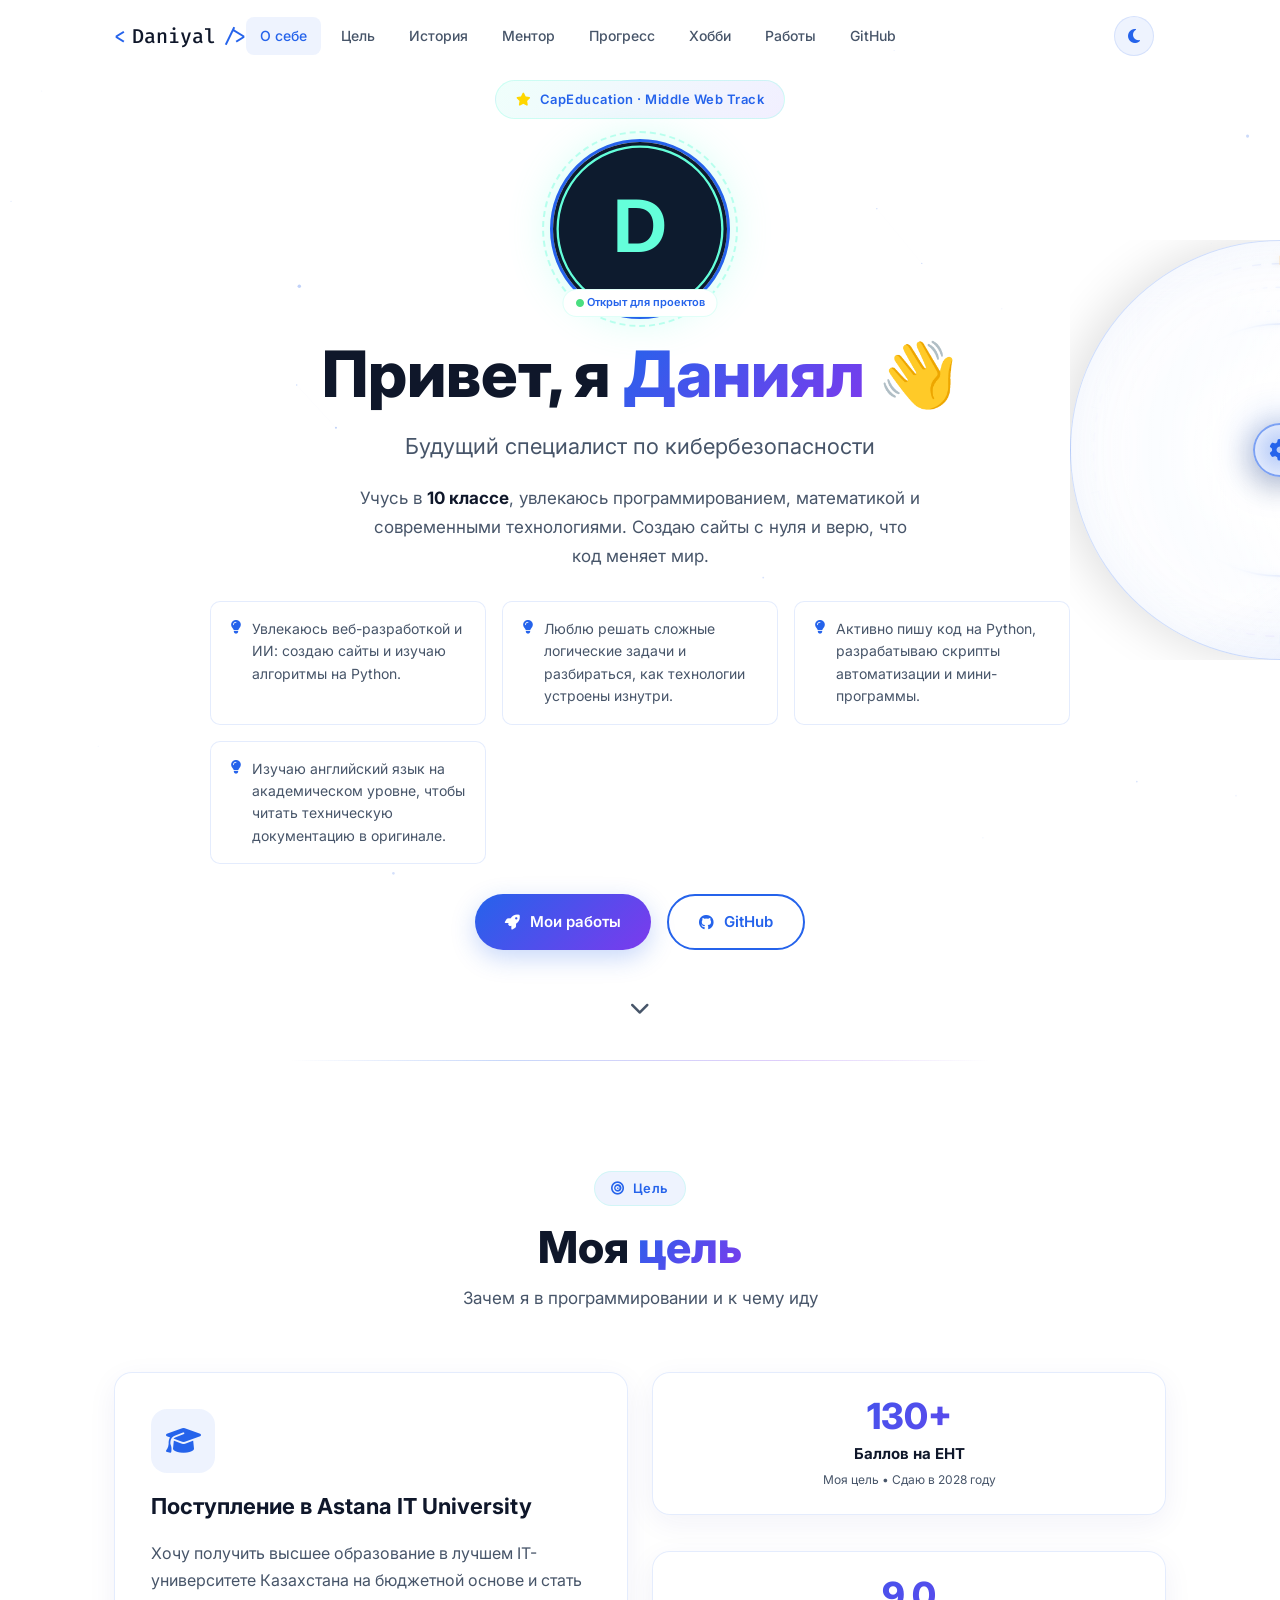
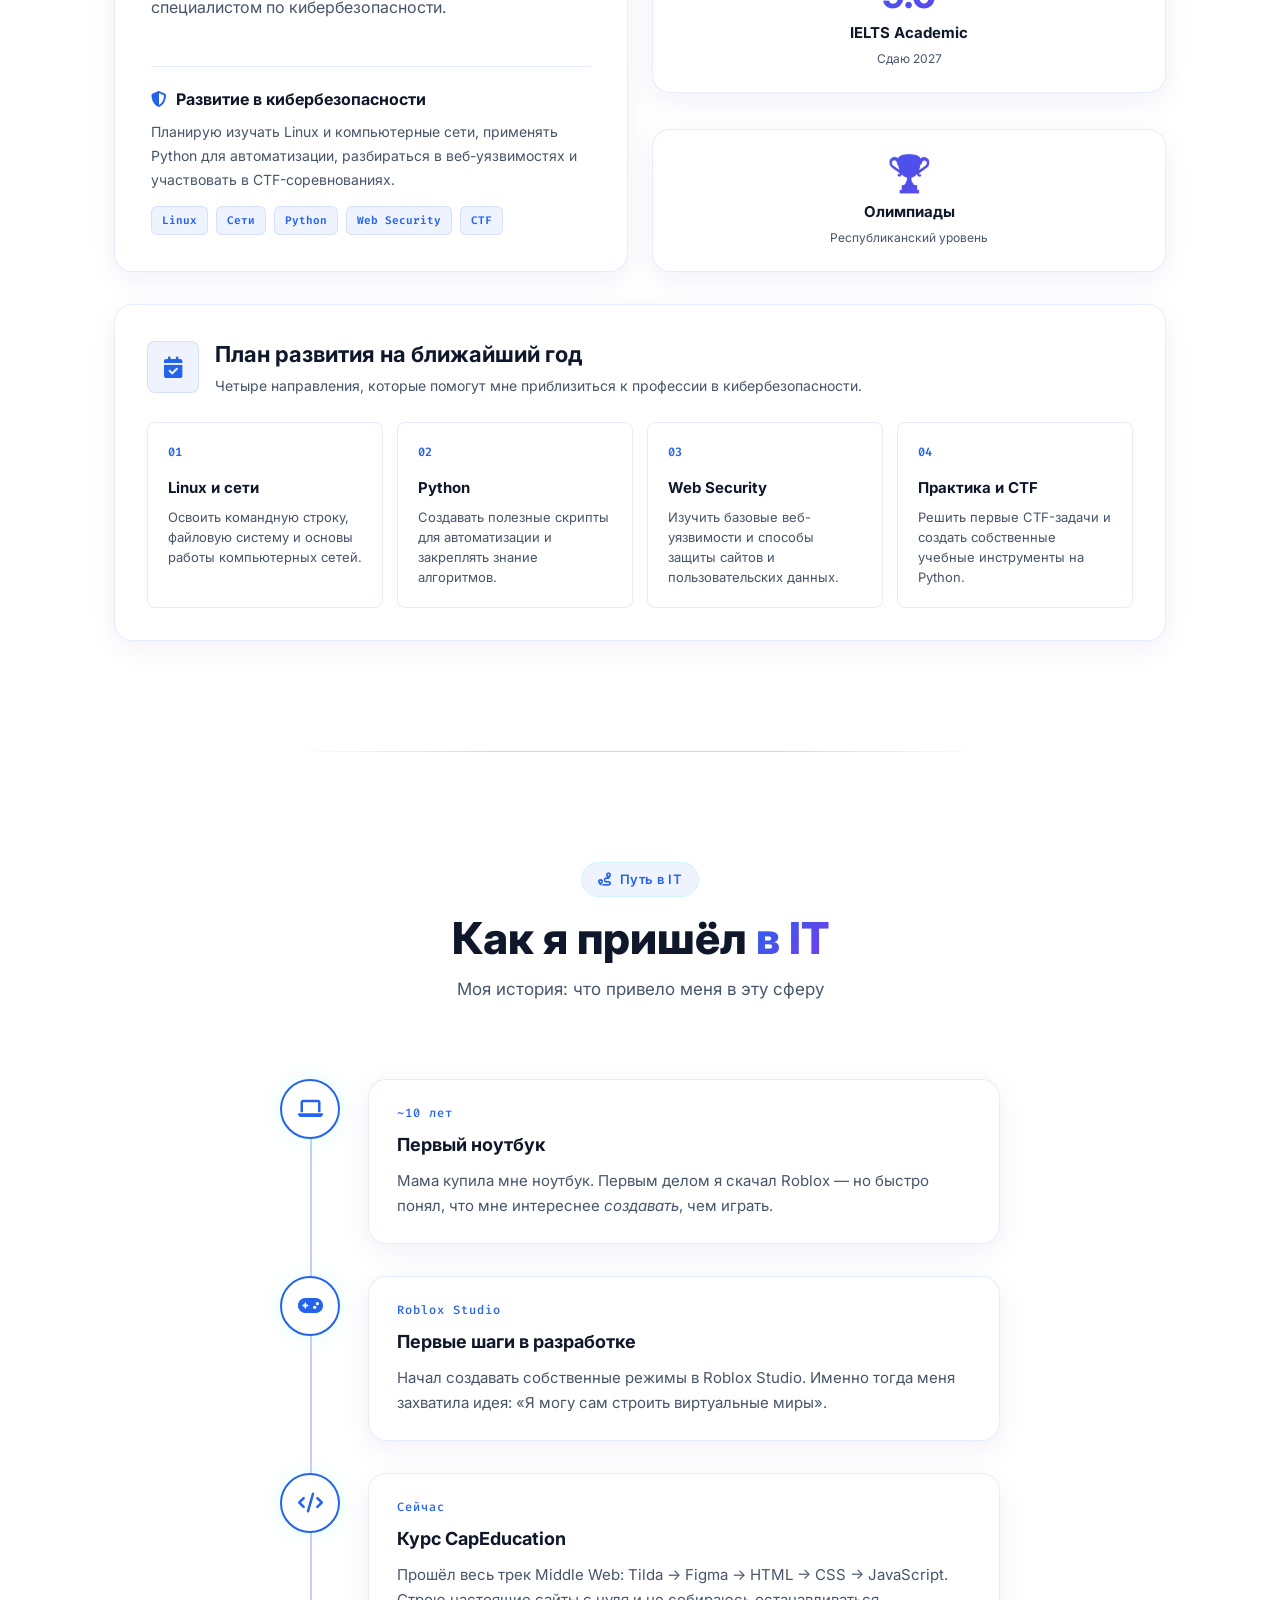
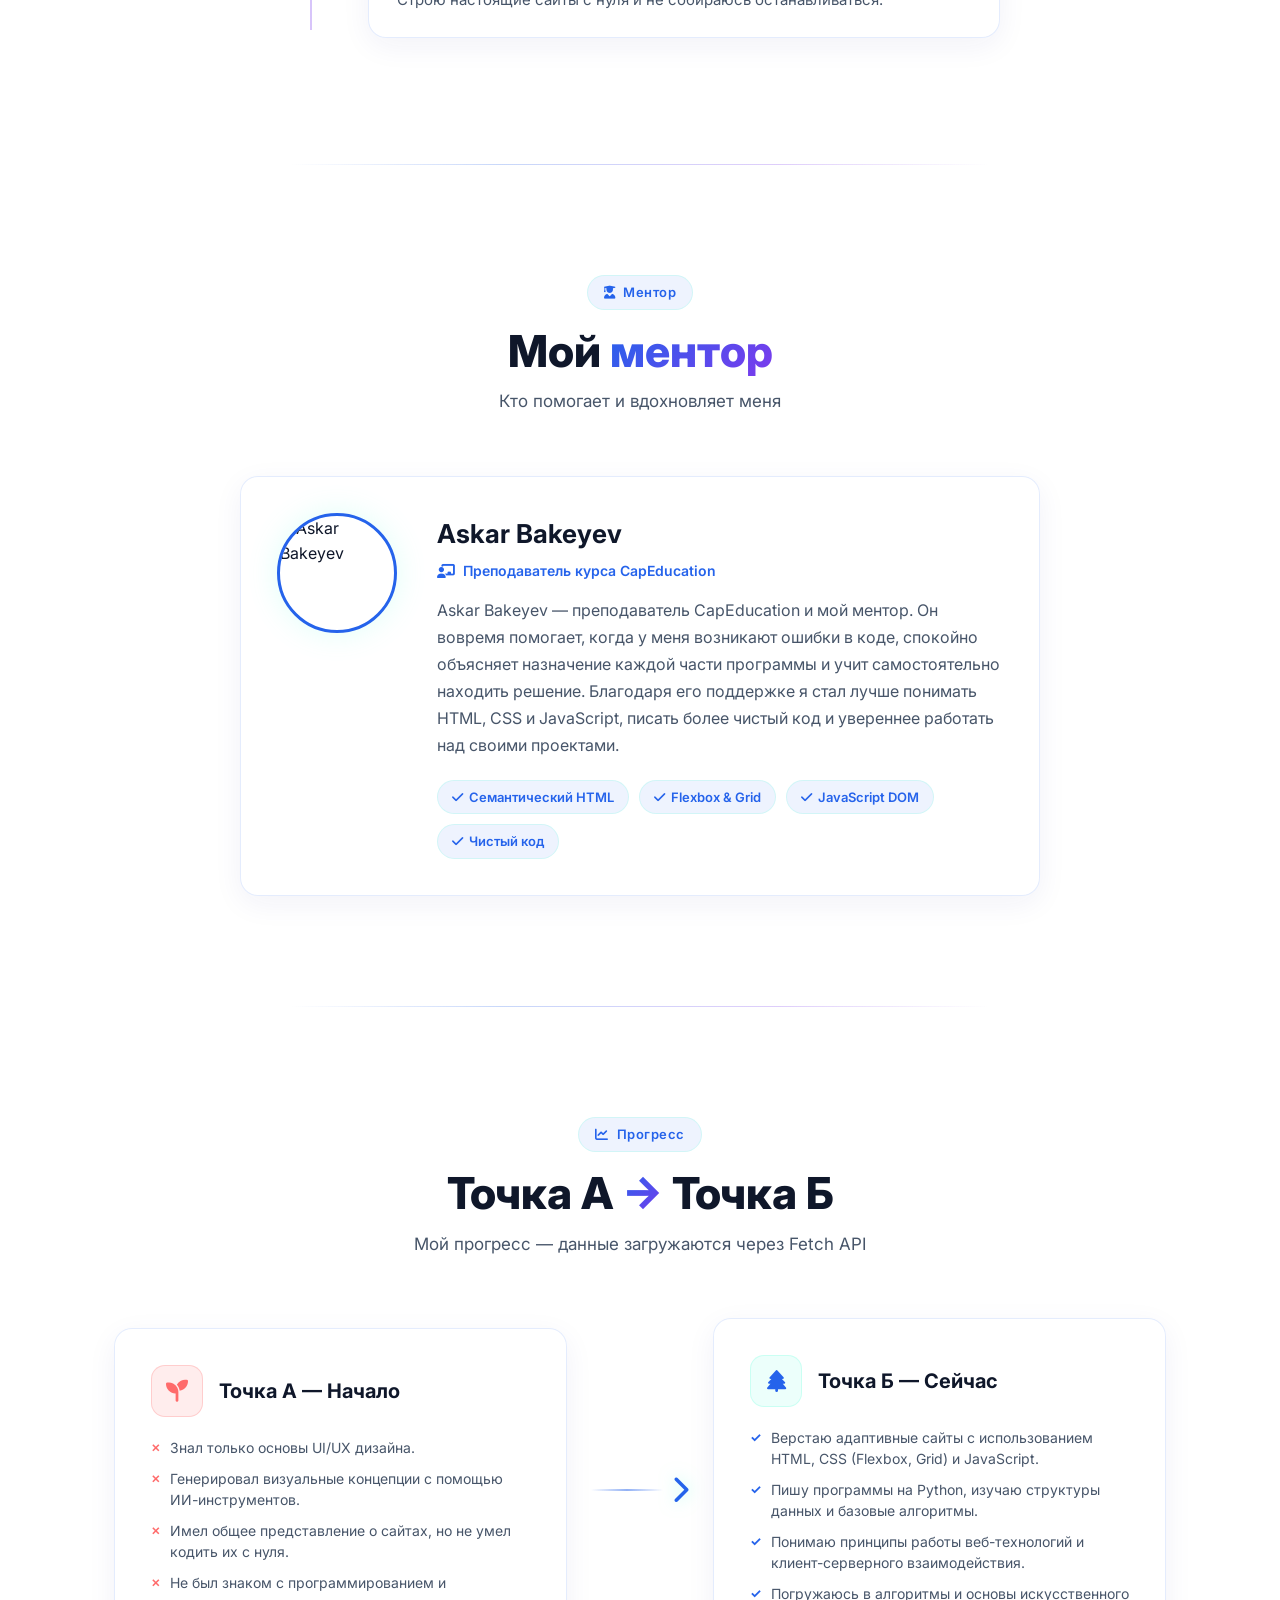
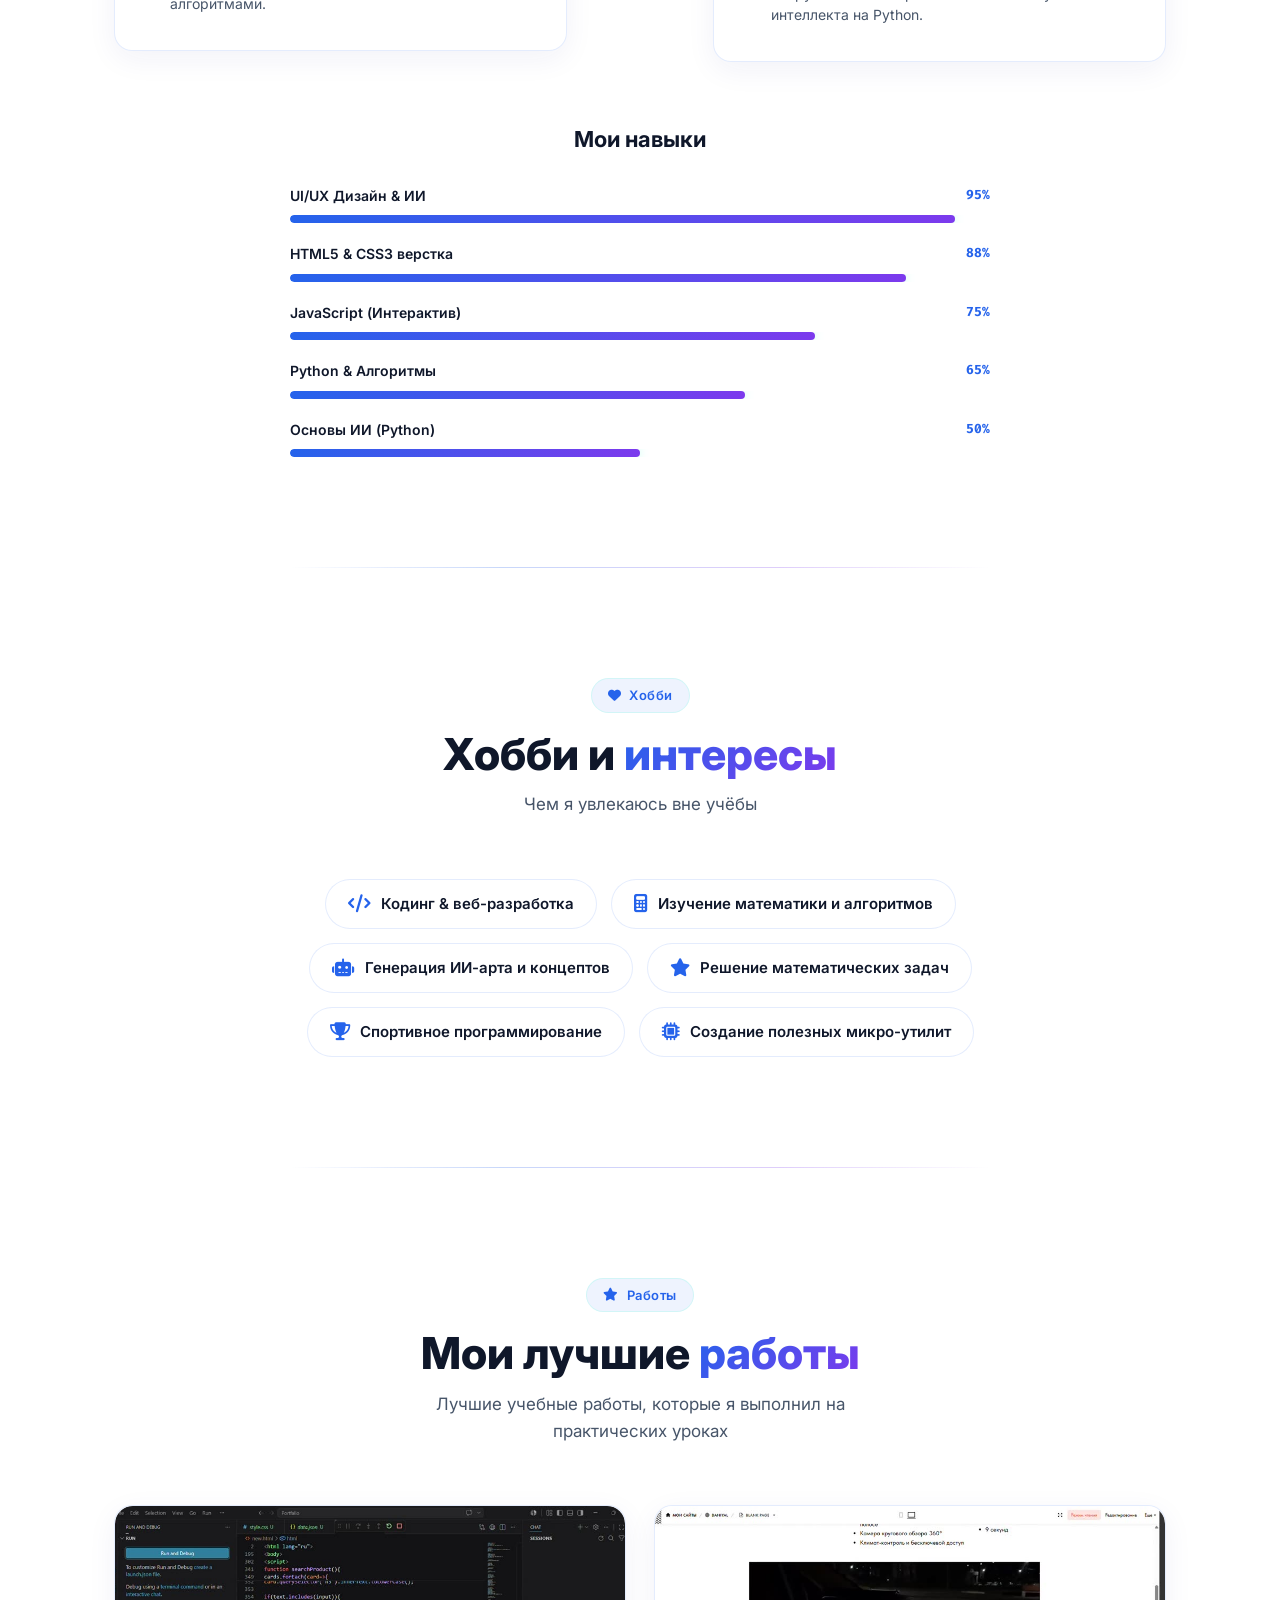
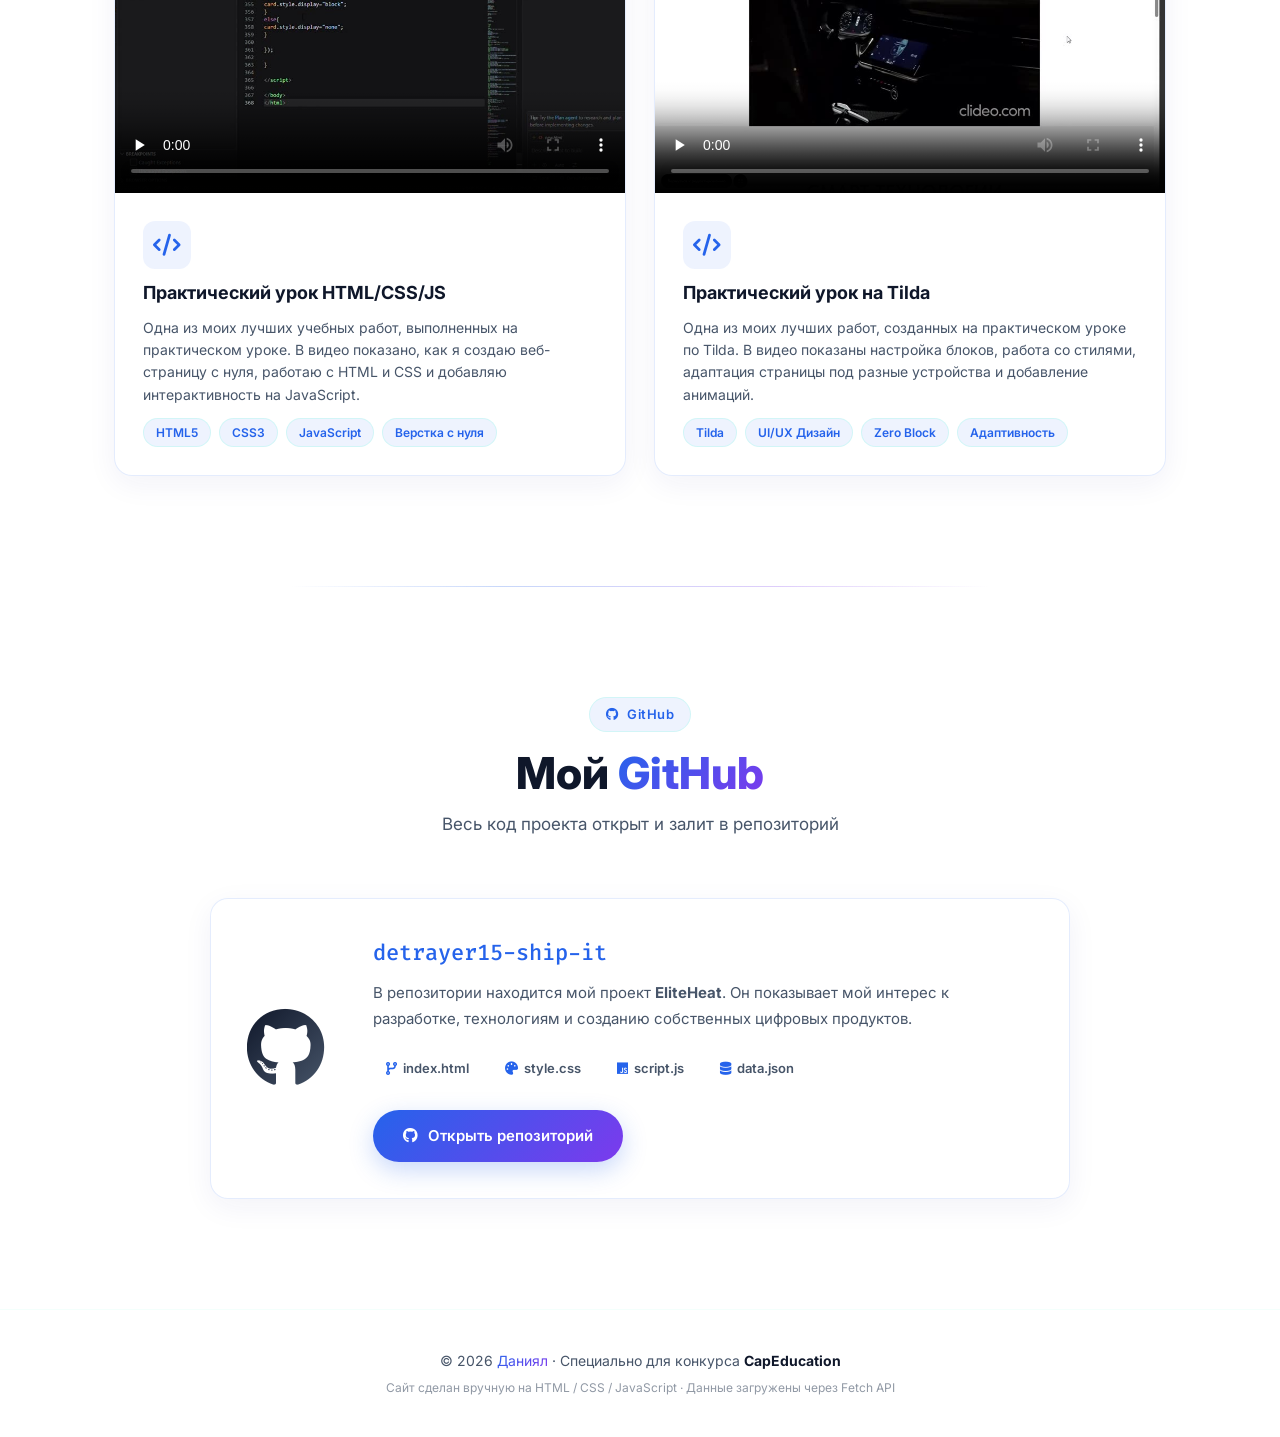
==== commit e3491048: "Обновление портфолио" ====
--- a/index.html
+++ b/index.html
@@ -7,6 +7,7 @@
   <meta name="description"
     content="Портфолио Даниял — будущего разработчика из Казахстана. Обо мне, мой путь в IT, проекты и GitHub.">
   <title>Даниял | Портфолио Middle Web</title>
+  <link rel="icon" type="image/svg+xml" href="assets/images/favicon.svg">
 
   <!-- Google Fonts -->
   <link rel="preconnect" href="https://fonts.googleapis.com">
@@ -26,11 +27,6 @@
 
   <!-- Particles Background -->
   <canvas id="particles-canvas"></canvas>
-
-  <!-- Background Glow Aura -->
-  <div class="bg-glow bg-glow-1"></div>
-  <div class="bg-glow bg-glow-2"></div>
-  <div class="bg-glow bg-glow-3"></div>
 
   <!-- Header / Navigation -->
   <header class="header" id="header">
@@ -52,11 +48,79 @@
           <li><a href="#github" class="nav-link">GitHub</a></li>
         </ul>
       </nav>
-      <button class="burger" id="burger" aria-label="Открыть меню" aria-expanded="false">
+      <button class="theme-toggle" id="theme-toggle" aria-label="Переключить тему" title="Переключить тему">
+        <i class="fa-solid fa-sun" id="theme-icon"></i>
+      </button>
+      <button class="burger" id="burger" aria-label="Открыть меню" aria-expanded="false" aria-controls="nav-list">
         <span></span><span></span><span></span>
       </button>
     </div>
   </header>
+
+  <!-- Arc Semicircle Navigation (JARVIS HUD) -->
+  <aside class="arc-nav" id="arc-nav" aria-label="Боковая навигация портфолио">
+    <div class="arc-nav__hud" id="arc-nav-hud">
+      <svg class="arc-nav__svg" viewBox="0 0 640 640" aria-hidden="true">
+        <defs>
+          <linearGradient id="arc-glow-grad" x1="100%" y1="0%" x2="0%" y2="100%">
+            <stop offset="0%" stop-color="var(--primary)" stop-opacity="0.9" />
+            <stop offset="50%" stop-color="var(--secondary)" stop-opacity="0.5" />
+            <stop offset="100%" stop-color="var(--primary)" stop-opacity="0.2" />
+          </linearGradient>
+          <filter id="arc-neon" x="-20%" y="-20%" width="140%" height="140%">
+            <feGaussianBlur stdDeviation="3" result="blur" />
+            <feMerge>
+              <feMergeNode in="blur" />
+              <feMergeNode in="SourceGraphic" />
+            </feMerge>
+          </filter>
+        </defs>
+        <g class="arc-nav__arcs" filter="url(#arc-neon)">
+          <path class="arc-nav__arc arc-nav__arc--outer" d="M 320 36 A 284 284 0 0 0 320 604" />
+          <path class="arc-nav__arc arc-nav__arc--mid" d="M 320 72 A 248 248 0 0 0 320 568" />
+          <path class="arc-nav__arc arc-nav__arc--inner" d="M 320 108 A 212 212 0 0 0 320 532" />
+          <path class="arc-nav__arc arc-nav__arc--track" d="M 320 128 A 192 192 0 0 0 320 512" />
+        </g>
+        <g class="arc-nav__ticks" id="arc-nav-ticks"></g>
+      </svg>
+
+      <div class="arc-nav__glass" aria-hidden="true"></div>
+      <div class="arc-nav__scan" aria-hidden="true"></div>
+
+      <button class="arc-nav__core" id="arc-nav-core" type="button" aria-label="Система навигации JARVIS">
+        <span class="arc-nav__core-ring" aria-hidden="true"></span>
+        <span class="arc-nav__core-glow" aria-hidden="true"></span>
+        <i class="fa-solid fa-gear" aria-hidden="true"></i>
+      </button>
+
+      <nav class="arc-nav__menu" aria-label="Разделы сайта">
+        <a class="arc-nav__link" href="#about" style="--i:0; --angle:270deg; --route-color:#ff9f1c;">
+          <span class="arc-nav__pill"><i class="fa-solid fa-house" aria-hidden="true"></i><span class="arc-nav__name">О себе</span></span>
+        </a>
+        <a class="arc-nav__link" href="#goal" style="--i:1; --angle:244.29deg; --route-color:#ff5d3d;">
+          <span class="arc-nav__pill"><i class="fa-solid fa-bullseye" aria-hidden="true"></i><span class="arc-nav__name">Цель</span></span>
+        </a>
+        <a class="arc-nav__link" href="#story" style="--i:2; --angle:218.57deg; --route-color:#35c759;">
+          <span class="arc-nav__pill"><i class="fa-solid fa-book-open" aria-hidden="true"></i><span class="arc-nav__name">История</span></span>
+        </a>
+        <a class="arc-nav__link" href="#mentor" style="--i:3; --angle:192.86deg; --route-color:#00a8e8;">
+          <span class="arc-nav__pill"><i class="fa-solid fa-chalkboard-user" aria-hidden="true"></i><span class="arc-nav__name">Ментор</span></span>
+        </a>
+        <a class="arc-nav__link" href="#progress" style="--i:4; --angle:167.14deg; --route-color:#6c5ce7;">
+          <span class="arc-nav__pill"><i class="fa-solid fa-chart-line" aria-hidden="true"></i><span class="arc-nav__name">Прогресс</span></span>
+        </a>
+        <a class="arc-nav__link" href="#hobbies" style="--i:5; --angle:141.43deg; --route-color:#d630a8;">
+          <span class="arc-nav__pill"><i class="fa-solid fa-gamepad" aria-hidden="true"></i><span class="arc-nav__name">Хобби</span></span>
+        </a>
+        <a class="arc-nav__link" href="#projects" style="--i:6; --angle:115.71deg; --route-color:#8e44ff;">
+          <span class="arc-nav__pill"><i class="fa-solid fa-briefcase" aria-hidden="true"></i><span class="arc-nav__name">Работы</span></span>
+        </a>
+        <a class="arc-nav__link" href="#github" style="--i:7; --angle:90deg; --route-color:#64ffda;">
+          <span class="arc-nav__pill"><i class="fa-brands fa-github" aria-hidden="true"></i><span class="arc-nav__name">GitHub</span></span>
+        </a>
+      </nav>
+    </div>
+  </aside>
 
   <main>
 
@@ -69,12 +133,12 @@
         <div class="profile-photo reveal">
           <div class="photo-ring"></div>
           <img
-            src="https://ui-avatars.com/api/?name=D&size=300&background=0d1b2e&color=64ffda&font-size=0.5&bold=true&rounded=true"
+            src="assets/images/profile.svg"
             alt="Фото Данияла" width="200" height="200">
           <div class="photo-status"><i class="fa-solid fa-circle"></i> Открыт для проектов</div>
         </div>
         <h1 class="hero-title reveal">Привет, я <span class="gradient-text">Даниял</span> 👋</h1>
-        <h2 class="hero-subtitle reveal"><span class="typing-text"></span></h2>
+        <h2 class="hero-subtitle reveal">Будущий специалист по кибербезопасности</h2>
         <p class="hero-desc reveal">Учусь в <strong>10 классе</strong>, увлекаюсь программированием, математикой и
           современными технологиями. Создаю сайты с нуля и верю, что код меняет мир.</p>
 
@@ -92,16 +156,18 @@
           </a>
         </div>
       </div>
-      <a href="#goal" class="scroll-down" aria-label="Прокрутить вниз">
+      <a href="#goal" class="scroll-down" aria-label="Перейти к следующему разделу">
         <i class="fa-solid fa-chevron-down"></i>
       </a>
     </section>
 
+    <div class="section-divider"></div>
+
     <!-- 2. Моя цель -->
     <section class="section" id="goal">
       <div class="container">
         <div class="section-header reveal">
-          <span class="section-tag"><i class="fa-solid fa-bullseye"></i> Блок 2</span>
+          <span class="section-tag"><i class="fa-solid fa-bullseye"></i> Цель</span>
           <h2 class="section-title">Моя <span class="gradient-text">цель</span></h2>
           <p class="section-subtitle">Зачем я в программировании и к чему иду</p>
         </div>
@@ -110,18 +176,30 @@
             <div class="goal-icon"><i class="fa-solid fa-graduation-cap"></i></div>
             <h3>Поступление в Astana IT University</h3>
             <p>Хочу получить высшее образование в лучшем IT-университете Казахстана на бюджетной основе и стать
-              профессиональным разработчиком.</p>
-          </div>
-          <div class="goal-targets">
+              специалистом по кибербезопасности.</p>
+            <div class="cyber-goal">
+              <h4><i class="fa-solid fa-shield-halved"></i> Развитие в кибербезопасности</h4>
+              <p>Планирую изучать Linux и компьютерные сети, применять Python для автоматизации, разбираться в
+                веб-уязвимостях и участвовать в CTF-соревнованиях.</p>
+              <div class="cyber-goal-tags" aria-label="Направления развития">
+                <span>Linux</span>
+                <span>Сети</span>
+                <span>Python</span>
+                <span>Web Security</span>
+                <span>CTF</span>
+              </div>
+            </div>
+          </div>
+          <div class="goal-targets" id="goal-targets">
             <div class="target-item glass-card reveal">
               <div class="target-num">130+</div>
               <div class="target-label">Баллов на ЕНТ</div>
-              <div class="target-sub">Target: 125 • Сдаю 2026</div>
+              <div class="target-sub">Моя цель • Сдаю в 2028 году</div>
             </div>
             <div class="target-item glass-card reveal">
               <div class="target-num">9.0</div>
               <div class="target-label">IELTS Academic</div>
-              <div class="target-sub">Академический уровень</div>
+              <div class="target-sub">Сдаю 2027</div>
             </div>
             <div class="target-item glass-card reveal">
               <div class="target-num">🏆</div>
@@ -130,18 +208,51 @@
             </div>
           </div>
         </div>
-      </div>
-    </section>
-
-    <!-- 3. Как я пришёл в IT -->
+        <div class="year-plan reveal">
+          <div class="year-plan-heading">
+            <span class="year-plan-icon"><i class="fa-solid fa-calendar-check"></i></span>
+            <div>
+              <h3>План развития на ближайший год</h3>
+              <p>Четыре направления, которые помогут мне приблизиться к профессии в кибербезопасности.</p>
+            </div>
+          </div>
+          <div class="year-plan-grid">
+            <article class="year-plan-item">
+              <span class="year-plan-number">01</span>
+              <h4>Linux и сети</h4>
+              <p>Освоить командную строку, файловую систему и основы работы компьютерных сетей.</p>
+            </article>
+            <article class="year-plan-item">
+              <span class="year-plan-number">02</span>
+              <h4>Python</h4>
+              <p>Создавать полезные скрипты для автоматизации и закреплять знание алгоритмов.</p>
+            </article>
+            <article class="year-plan-item">
+              <span class="year-plan-number">03</span>
+              <h4>Web Security</h4>
+              <p>Изучить базовые веб-уязвимости и способы защиты сайтов и пользовательских данных.</p>
+            </article>
+            <article class="year-plan-item">
+              <span class="year-plan-number">04</span>
+              <h4>Практика и CTF</h4>
+              <p>Решить первые CTF-задачи и создать собственные учебные инструменты на Python.</p>
+            </article>
+          </div>
+        </div>
+      </div>
+    </section>
+
+    <div class="section-divider"></div>
+
+
     <section class="section" id="story">
       <div class="container">
         <div class="section-header reveal">
-          <span class="section-tag"><i class="fa-solid fa-route"></i> Блок 3</span>
+          <span class="section-tag"><i class="fa-solid fa-route"></i> Путь в IT</span>
           <h2 class="section-title">Как я пришёл <span class="gradient-text">в IT</span></h2>
           <p class="section-subtitle">Моя история: что привело меня в эту сферу</p>
         </div>
-        <div class="timeline reveal">
+        <div class="timeline reveal" id="timeline-container">
           <div class="timeline-item">
             <div class="timeline-dot"><i class="fa-solid fa-laptop"></i></div>
             <div class="timeline-content glass-card">
@@ -174,11 +285,13 @@
       </div>
     </section>
 
-    <!-- 4. Мой ментор -->
+    <div class="section-divider"></div>
+
+
     <section class="section" id="mentor">
       <div class="container">
         <div class="section-header reveal">
-          <span class="section-tag"><i class="fa-solid fa-user-graduate"></i> Блок 4</span>
+          <span class="section-tag"><i class="fa-solid fa-user-graduate"></i> Ментор</span>
           <h2 class="section-title">Мой <span class="gradient-text">ментор</span></h2>
           <p class="section-subtitle">Кто помогает и вдохновляет меня</p>
         </div>
@@ -191,9 +304,11 @@
           <div class="mentor-info">
             <h3>Askar Bakeyev</h3>
             <p class="mentor-role"><i class="fa-solid fa-chalkboard-user"></i> Преподаватель курса CapEducation</p>
-            <p class="mentor-desc">Askar — мой главный наставник, который показал мне правильный путь в мире
-              программирования. Благодаря ему я понял, что учиться коду — это не скучно, а безумно интересно.</p>
-            <div class="mentor-lessons">
+            <p class="mentor-desc">Askar Bakeyev — преподаватель CapEducation и мой ментор. Он вовремя помогает,
+              когда у меня возникают ошибки в коде, спокойно объясняет назначение каждой части программы и учит
+              самостоятельно находить решение. Благодаря его поддержке я стал лучше понимать HTML, CSS и JavaScript,
+              писать более чистый код и увереннее работать над своими проектами.</p>
+            <div class="mentor-lessons" id="mentor-lessons">
               <div class="lesson-tag"><i class="fa-solid fa-check"></i> Семантический HTML</div>
               <div class="lesson-tag"><i class="fa-solid fa-check"></i> Flexbox & Grid</div>
               <div class="lesson-tag"><i class="fa-solid fa-check"></i> JavaScript DOM</div>
@@ -204,16 +319,18 @@
       </div>
     </section>
 
-    <!-- 5. Точка А → Точка Б (с Fetch API) -->
+    <div class="section-divider"></div>
+
+
     <section class="section" id="progress">
       <div class="container">
         <div class="section-header reveal">
-          <span class="section-tag"><i class="fa-solid fa-chart-line"></i> Блок 5</span>
+          <span class="section-tag"><i class="fa-solid fa-chart-line"></i> Прогресс</span>
           <h2 class="section-title">Точка А <span class="gradient-text">→</span> Точка Б</h2>
           <p class="section-subtitle">Мой прогресс — данные загружаются через Fetch API</p>
         </div>
 
-        <div class="progress-wrapper">
+        <div class="progress-wrapper" id="progress-wrapper">
           <div class="point-a glass-card reveal" id="point-a-container">
             <div class="point-header">
               <div class="point-icon point-icon-a"><i class="fa-solid fa-seedling"></i></div>
@@ -251,11 +368,13 @@
       </div>
     </section>
 
-    <!-- 6. Хобби и интересы (из data.json) -->
+    <div class="section-divider"></div>
+
+
     <section class="section" id="hobbies">
       <div class="container">
         <div class="section-header reveal">
-          <span class="section-tag"><i class="fa-solid fa-heart"></i> Блок 6</span>
+          <span class="section-tag"><i class="fa-solid fa-heart"></i> Хобби</span>
           <h2 class="section-title">Хобби и <span class="gradient-text">интересы</span></h2>
           <p class="section-subtitle">Чем я увлекаюсь вне учёбы</p>
         </div>
@@ -265,13 +384,15 @@
       </div>
     </section>
 
-    <!-- 7. Мои лучшие работы (из data.json) -->
+    <div class="section-divider"></div>
+
+
     <section class="section" id="projects">
       <div class="container">
         <div class="section-header reveal">
-          <span class="section-tag"><i class="fa-solid fa-star"></i> Блок 7</span>
+          <span class="section-tag"><i class="fa-solid fa-star"></i> Работы</span>
           <h2 class="section-title">Мои лучшие <span class="gradient-text">работы</span></h2>
-          <p class="section-subtitle">Лучшие проекты с курса GetCourse</p>
+          <p class="section-subtitle">Лучшие учебные работы, которые я выполнил на практических уроках</p>
         </div>
         <div class="projects-grid" id="projects-grid">
           <div class="projects-loading"><i class="fa-solid fa-circle-notch fa-spin"></i> Загрузка проектов...</div>
@@ -279,11 +400,13 @@
       </div>
     </section>
 
-    <!-- 8. GitHub -->
+    <div class="section-divider"></div>
+
+
     <section class="section" id="github">
       <div class="container">
         <div class="section-header reveal">
-          <span class="section-tag"><i class="fa-brands fa-github"></i> Блок 8</span>
+          <span class="section-tag"><i class="fa-brands fa-github"></i> GitHub</span>
           <h2 class="section-title">Мой <span class="gradient-text">GitHub</span></h2>
           <p class="section-subtitle">Весь код проекта открыт и залит в репозиторий</p>
         </div>
@@ -293,8 +416,8 @@
           </div>
           <div class="github-info">
             <h3>detrayer15-ship-it</h3>
-            <p>Здесь хранится весь код этого портфолио — чистый <code>index.html</code>, <code>style.css</code> и
-              <code>script.js</code> с осмысленной историей коммитов.
+            <p>В репозитории находится мой проект <strong>EliteHeat</strong>. Он показывает мой интерес к разработке,
+              технологиям и созданию собственных цифровых продуктов.
             </p>
             <div class="github-stats">
               <div class="github-stat"><i class="fa-solid fa-code-branch"></i> index.html</div>
@@ -302,7 +425,7 @@
               <div class="github-stat"><i class="fa-brands fa-js"></i> script.js</div>
               <div class="github-stat"><i class="fa-solid fa-database"></i> data.json</div>
             </div>
-            <a href="https://github.com/detrayer15-ship-it" class="btn btn-primary" id="github-link" target="_blank"
+            <a href="https://github.com/detrayer15-ship-it/EliteHeat" class="btn btn-primary" id="github-link" target="_blank"
               rel="noopener noreferrer">
               <i class="fa-brands fa-github"></i> Открыть репозиторий
             </a>
@@ -327,8 +450,7 @@
   </button>
 
   <!-- Scripts -->
-  <script src="https://cdn.jsdelivr.net/npm/typed.js@2.0.12/dist/typed.umd.js"></script>
   <script src="script.js"></script>
 </body>
 
-</html>+</html>
--- a/style.css
+++ b/style.css
@@ -1,22 +1,46 @@
-/* ===========================
-   ROOT VARIABLES & RESET
-   =========================== */
 :root {
-  --bg:          #060d17;
-  --bg-2:        #0d1b2e;
-  --bg-3:        #0a1628;
+  /* Default Light Theme */
+  --bg:          #ffffff;
+  --bg-2:        #ffffff;
+  --bg-3:        #f3f4f6;
+  --primary:     #2563eb;
+  --primary-dim: rgba(37, 99, 235, 0.08);
+  --secondary:   #7c3aed;
+  --accent:      #ef4444;
+  --text:        #0f172a;
+  --muted:       #475569;
+  --glass:       rgba(255, 255, 255, 0.7);
+  --glass-b:     rgba(37, 99, 235, 0.12);
+  --glass-s:     0 8px 30px rgba(31, 38, 135, 0.06);
+  --radius:      18px;
+  --radius-sm:   10px;
+  --transition:  all 0.4s cubic-bezier(.25,.8,.25,1);
+  --bg-glow-opacity: 0.12;
+  --header-bg:   rgba(255, 255, 255, 0.94);
+  --header-shadow: rgba(0, 0, 0, 0.05);
+  --nav-list-bg: rgba(255, 255, 255, 0.98);
+  --btn-primary-text: #ffffff;
+}
+
+body.dark-theme {
+  /* Dark Theme */
+  --bg:          #050505;
+  --bg-2:        #101010;
+  --bg-3:        #161616;
   --primary:     #64ffda;
-  --primary-dim: rgba(100,255,218,0.15);
+  --primary-dim: rgba(100, 255, 218, 0.15);
   --secondary:   #7b61ff;
   --accent:      #ff6b6b;
   --text:        #e8f4f8;
   --muted:       #8892a4;
-  --glass:       rgba(13,27,46,0.55);
-  --glass-b:     rgba(100,255,218,0.12);
-  --glass-s:     0 8px 40px rgba(0,0,0,0.45);
-  --radius:      18px;
-  --radius-sm:   10px;
-  --transition:  all 0.4s cubic-bezier(.25,.8,.25,1);
+  --glass:       rgba(16, 16, 16, 0.88);
+  --glass-b:     rgba(100, 255, 218, 0.12);
+  --glass-s:     0 8px 40px rgba(0, 0, 0, 0.45);
+  --bg-glow-opacity: 0.07;
+  --header-bg:   rgba(5, 5, 5, 0.94);
+  --header-shadow: rgba(0, 0, 0, 0.4);
+  --nav-list-bg: rgba(5, 5, 5, 0.98);
+  --btn-primary-text: #050505;
 }
 
 *, *::before, *::after { margin: 0; padding: 0; box-sizing: border-box; }
@@ -33,6 +57,36 @@
   min-height: 100vh;
   overflow-x: hidden;
   line-height: 1.6;
+  transition: background-color 0.3s ease, color 0.3s ease;
+}
+
+/* Add smooth transitions for all theme-dependent elements */
+body,
+header,
+.glass-card,
+.btn,
+.nav-link,
+.fact-item,
+.target-item,
+.timeline-content,
+.mentor-card,
+.point-a,
+.point-b,
+.github-card,
+.footer,
+.theme-toggle,
+.scroll-progress-bar,
+.burger span,
+.logo-bracket,
+.arc-nav__pill,
+.arc-nav__core {
+.logo-name {
+  transition: background-color 0.3s ease,
+              color 0.3s ease,
+              border-color 0.3s ease,
+              box-shadow 0.3s ease,
+              background 0.3s ease,
+              transform 0.4s cubic-bezier(.25,.8,.25,1);
 }
 
 img { display: block; max-width: 100%; }
@@ -44,6 +98,19 @@
   inset: 0;
   z-index: 1;
   pointer-events: none;
+  will-change: transform;
+}
+
+/* Section Divider (вместо молний) */
+.section-divider {
+  width: 100%;
+  max-width: 700px;
+  margin: 0 auto;
+  height: 1px;
+  background: linear-gradient(90deg, transparent 0%, var(--primary) 30%, var(--secondary) 70%, transparent 100%);
+  opacity: 0.25;
+  position: relative;
+  z-index: 1;
 }
 
 /* Subtle Grid Overlay */
@@ -53,14 +120,21 @@
   inset: 0;
   z-index: 0;
   pointer-events: none;
-  background-image: 
-    linear-gradient(rgba(255, 255, 255, 0.012) 1px, transparent 1px),
-    linear-gradient(90deg, rgba(255, 255, 255, 0.012) 1px, transparent 1px);
+  background-image:
+    linear-gradient(rgba(15, 23, 42, 0.04) 1px, transparent 1px),
+    linear-gradient(90deg, rgba(15, 23, 42, 0.04) 1px, transparent 1px);
   background-size: 80px 80px;
   background-position: center;
   mask-image: radial-gradient(circle at center, black 40%, transparent 95%);
   -webkit-mask-image: radial-gradient(circle at center, black 40%, transparent 95%);
   opacity: 0.8;
+  transition: background-image 0.3s ease;
+}
+
+body.dark-theme::before {
+  background-image:
+    linear-gradient(rgba(255, 255, 255, 0.012) 1px, transparent 1px),
+    linear-gradient(90deg, rgba(255, 255, 255, 0.012) 1px, transparent 1px);
 }
 
 /* Ambient Background Glow Aura */
@@ -72,9 +146,14 @@
   pointer-events: none;
   z-index: 0;
   filter: blur(140px);
-  opacity: 0.07;
+  opacity: var(--bg-glow-opacity);
+  mix-blend-mode: multiply;
+  transition: transform 10s ease-in-out, opacity 0.3s ease;
+  will-change: transform;
+}
+
+body.dark-theme .bg-glow {
   mix-blend-mode: screen;
-  transition: transform 10s ease-in-out;
 }
 
 .bg-glow-1 {
@@ -136,8 +215,8 @@
 .glass-card {
   background: var(--glass);
   border: 1px solid var(--glass-b);
-  backdrop-filter: blur(20px);
-  -webkit-backdrop-filter: blur(20px);
+  backdrop-filter: blur(10px);
+  -webkit-backdrop-filter: blur(10px);
   border-radius: var(--radius);
   padding: 36px;
   box-shadow: var(--glass-s);
@@ -175,13 +254,21 @@
 
 .btn-primary {
   background: linear-gradient(135deg, var(--primary), var(--secondary));
-  color: #060d17;
-  box-shadow: 0 8px 24px rgba(100,255,218,0.25);
+  color: var(--btn-primary-text);
+  box-shadow: 0 8px 24px rgba(37, 99, 235, 0.25);
+}
+
+body.dark-theme .btn-primary {
+  box-shadow: 0 8px 24px rgba(100, 255, 218, 0.25);
 }
 
 .btn-primary:hover {
   transform: translateY(-3px);
-  box-shadow: 0 14px 32px rgba(100,255,218,0.4);
+  box-shadow: 0 14px 32px rgba(37, 99, 235, 0.4);
+}
+
+body.dark-theme .btn-primary:hover {
+  box-shadow: 0 14px 32px rgba(100, 255, 218, 0.4);
 }
 
 .btn-primary:hover i {
@@ -229,9 +316,9 @@
 }
 
 .header.scrolled {
-  background: rgba(6,13,23,0.92);
+  background: var(--header-bg);
   backdrop-filter: blur(14px);
-  box-shadow: 0 2px 20px rgba(0,0,0,0.4);
+  box-shadow: 0 2px 20px var(--header-shadow);
 }
 
 .nav-container {
@@ -292,6 +379,8 @@
   border: none;
   cursor: pointer;
   padding: 4px;
+  position: relative;
+  z-index: 1002;
 }
 
 .burger span {
@@ -315,6 +404,7 @@
   padding: 110px 0;
   position: relative;
   z-index: 1;
+  scroll-margin-top: 72px;
 }
 
 .section-header {
@@ -423,6 +513,7 @@
   border-radius: 50%;
   border: 2px dashed rgba(100,255,218,0.4);
   animation: spin-pulse 12s linear infinite;
+  will-change: transform;
 }
 
 @keyframes spin-pulse {
@@ -493,7 +584,6 @@
   align-items: flex-start;
   gap: 10px;
   transition: var(--transition);
-  backdrop-filter: blur(12px);
 }
 
 .fact-item:hover {
@@ -543,6 +633,387 @@
 }
 
 /* ===========================
+   ARC SEMICIRCLE NAV (JARVIS HUD)
+   =========================== */
+.arc-nav {
+  --arc-radius: 210px;
+  --arc-track: calc(var(--arc-radius) - 38px);
+  --arc-core: 54px;
+  position: fixed;
+  top: 50%;
+  right: 0;
+  z-index: 1200;
+  width: var(--arc-radius);
+  height: calc(var(--arc-radius) * 2);
+  pointer-events: none;
+  transform: translateY(-50%);
+  opacity: 0;
+  overflow: visible;
+  transition: opacity .7s ease;
+}
+
+.arc-nav.is-ready {
+  opacity: 1;
+}
+
+.arc-nav__hud {
+  position: absolute;
+  right: 0;
+  top: 50%;
+  width: calc(var(--arc-radius) * 2);
+  height: calc(var(--arc-radius) * 2);
+  transform: translate(50%, -50%);
+}
+
+.arc-nav__svg {
+  position: absolute;
+  inset: 0;
+  width: 100%;
+  height: 100%;
+  overflow: visible;
+  pointer-events: none;
+}
+
+.arc-nav__arc {
+  fill: none;
+  stroke: url(#arc-glow-grad);
+  stroke-linecap: round;
+  transition: opacity .35s ease, stroke-width .35s ease;
+}
+
+.arc-nav__arc--outer {
+  stroke-width: 2;
+  opacity: .55;
+  stroke-dasharray: 12 18;
+  animation: arc-dash-flow 24s linear infinite;
+}
+
+.arc-nav__arc--mid {
+  stroke-width: 1.5;
+  opacity: .4;
+  stroke-dasharray: 6 14;
+  animation: arc-dash-flow 18s linear infinite reverse;
+}
+
+.arc-nav__arc--inner {
+  stroke-width: 1;
+  opacity: .32;
+  stroke-dasharray: 4 12;
+}
+
+.arc-nav__arc--track {
+  stroke-width: 2.5;
+  opacity: .75;
+  stroke: color-mix(in srgb, var(--primary) 70%, transparent);
+  filter: drop-shadow(0 0 8px color-mix(in srgb, var(--primary) 50%, transparent));
+}
+
+.arc-nav__ticks line {
+  stroke: color-mix(in srgb, var(--primary) 45%, transparent);
+  stroke-width: 1;
+  opacity: .4;
+  transition: opacity .3s ease, stroke .3s ease;
+}
+
+.arc-nav__ticks line.is-active {
+  stroke: var(--route-color, var(--primary));
+  opacity: 1;
+  stroke-width: 2;
+  filter: drop-shadow(0 0 6px var(--route-color, var(--primary)));
+}
+
+.arc-nav__glass {
+  position: absolute;
+  inset: 0;
+  border-radius: 50%;
+  clip-path: inset(0 50% 0 0);
+  background:
+    radial-gradient(circle at 100% 50%,
+      color-mix(in srgb, var(--primary) 14%, transparent) 0%,
+      color-mix(in srgb, var(--glass) 92%, transparent) 38%,
+      color-mix(in srgb, var(--glass) 78%, transparent) 100%);
+  backdrop-filter: blur(28px) saturate(1.4);
+  -webkit-backdrop-filter: blur(28px) saturate(1.4);
+  border: 1px solid color-mix(in srgb, var(--primary) 22%, transparent);
+  border-right: none;
+  box-shadow:
+    inset 0 0 60px color-mix(in srgb, var(--primary) 8%, transparent),
+    -12px 0 48px rgba(0, 0, 0, .12);
+}
+
+body.dark-theme .arc-nav__glass {
+  background:
+    radial-gradient(circle at 100% 50%,
+      color-mix(in srgb, var(--primary) 18%, transparent) 0%,
+      color-mix(in srgb, var(--bg-2) 90%, transparent) 40%,
+      color-mix(in srgb, var(--bg) 85%, transparent) 100%);
+  box-shadow:
+    inset 0 0 80px color-mix(in srgb, var(--primary) 10%, transparent),
+    -16px 0 60px rgba(0, 0, 0, .45);
+}
+
+.arc-nav__scan {
+  position: absolute;
+  inset: 0;
+  border-radius: 50%;
+  clip-path: inset(0 50% 0 0);
+  background: conic-gradient(from 180deg at 100% 50%,
+    transparent 0deg,
+    color-mix(in srgb, var(--primary) 12%, transparent) 30deg,
+    transparent 60deg);
+  opacity: .6;
+  animation: arc-scan 6s linear infinite;
+  pointer-events: none;
+}
+
+.arc-nav__core {
+  position: absolute;
+  left: 50%;
+  top: 50%;
+  z-index: 4;
+  display: grid;
+  place-items: center;
+  width: var(--arc-core);
+  height: var(--arc-core);
+  border: 2px solid color-mix(in srgb, var(--primary) 60%, transparent);
+  border-radius: 50%;
+  background: color-mix(in srgb, var(--glass) 92%, transparent);
+  backdrop-filter: blur(20px);
+  -webkit-backdrop-filter: blur(20px);
+  color: var(--primary);
+  font-size: 22px;
+  cursor: pointer;
+  pointer-events: auto;
+  transform: translate(-50%, -50%);
+  box-shadow:
+    0 0 40px color-mix(in srgb, var(--primary) 40%, transparent),
+    0 8px 32px rgba(0, 0, 0, .25),
+    inset 0 1px 0 rgba(255, 255, 255, .18);
+  transition: box-shadow .35s ease, transform .35s ease, border-color .35s ease;
+  overflow: hidden;
+}
+
+body.dark-theme .arc-nav__core {
+  background: color-mix(in srgb, var(--bg-2) 90%, transparent);
+  box-shadow:
+    0 0 48px color-mix(in srgb, var(--primary) 50%, transparent),
+    0 8px 40px rgba(0, 0, 0, .55);
+}
+
+.arc-nav__core-ring {
+  position: absolute;
+  inset: -10px;
+  border: 1px dashed color-mix(in srgb, var(--primary) 50%, transparent);
+  border-radius: 50%;
+  animation: arc-core-ring 14s linear infinite;
+}
+
+.arc-nav__core-glow {
+  position: absolute;
+  inset: -40%;
+  background: radial-gradient(circle, color-mix(in srgb, var(--primary) 35%, transparent), transparent 68%);
+  animation: arc-core-pulse 3s ease-in-out infinite;
+  pointer-events: none;
+}
+
+.arc-nav__core i {
+  position: relative;
+  z-index: 1;
+  animation: arc-gear-spin 20s linear infinite;
+}
+
+.arc-nav__core:hover,
+.arc-nav__core:focus-visible {
+  border-color: var(--primary);
+  transform: translate(-50%, -50%) scale(1.06);
+  box-shadow:
+    0 0 56px color-mix(in srgb, var(--primary) 60%, transparent),
+    0 0 90px color-mix(in srgb, var(--primary) 25%, transparent);
+}
+
+.arc-nav__core:focus-visible {
+  outline: 2px solid var(--primary);
+  outline-offset: 4px;
+}
+
+.arc-nav__core.is-pulse {
+  animation: arc-core-click .5s ease;
+}
+
+.arc-nav__menu {
+  position: absolute;
+  inset: 0;
+  z-index: 3;
+  pointer-events: none;
+}
+
+.arc-nav__link {
+  --pill-shift: 0px;
+  position: absolute;
+  left: 50%;
+  top: 50%;
+  width: 0;
+  height: 0;
+  text-decoration: none;
+  color: var(--text);
+  pointer-events: auto;
+  opacity: 0;
+  animation: arc-link-in .7s cubic-bezier(.2, .9, .2, 1) forwards;
+  animation-delay: calc(.2s + var(--i) * .08s);
+}
+
+.arc-nav__pill {
+  position: absolute;
+  left: 0;
+  top: 0;
+  display: flex;
+  align-items: center;
+  gap: 8px;
+  min-width: 132px;
+  padding: 8px 14px 8px 10px;
+  border-radius: 999px;
+  border: 1px solid color-mix(in srgb, var(--route-color) 35%, var(--glass-b));
+  background: color-mix(in srgb, var(--glass) 90%, transparent);
+  backdrop-filter: blur(16px);
+  -webkit-backdrop-filter: blur(16px);
+  box-shadow:
+    0 4px 20px rgba(0, 0, 0, .1),
+    inset 0 1px 0 rgba(255, 255, 255, .14);
+  white-space: nowrap;
+  transform:
+    translate(-50%, -50%)
+    rotate(var(--angle))
+    translateX(calc(var(--arc-track) + var(--pill-shift)))
+    rotate(calc(-1 * var(--angle)));
+  transition:
+    transform .35s cubic-bezier(.2, .8, .2, 1),
+    box-shadow .35s ease,
+    border-color .35s ease,
+    background .35s ease;
+}
+
+.arc-nav__name {
+  display: block;
+  color: var(--text);
+  font-size: 12px;
+  font-weight: 700;
+  letter-spacing: .02em;
+  line-height: 1.2;
+}
+
+body.dark-theme .arc-nav__pill {
+  background: color-mix(in srgb, var(--bg-2) 86%, transparent);
+  box-shadow:
+    0 4px 24px rgba(0, 0, 0, .4),
+    inset 0 1px 0 rgba(255, 255, 255, .06);
+}
+
+.arc-nav__pill i {
+  display: grid;
+  place-items: center;
+  width: 26px;
+  height: 26px;
+  border-radius: 50%;
+  background: color-mix(in srgb, var(--route-color) 16%, transparent);
+  color: var(--route-color);
+  font-size: 12px;
+  flex-shrink: 0;
+  transition: background .3s ease, box-shadow .3s ease;
+}
+
+.arc-nav__link:hover .arc-nav__pill,
+.arc-nav__link:focus-visible .arc-nav__pill {
+  --pill-shift: 10px;
+  border-color: var(--route-color);
+  background: color-mix(in srgb, var(--route-color) 12%, var(--glass));
+  box-shadow:
+    0 0 28px color-mix(in srgb, var(--route-color) 40%, transparent),
+    0 8px 28px rgba(0, 0, 0, .15);
+}
+
+.arc-nav__link:hover .arc-nav__pill i,
+.arc-nav__link:focus-visible .arc-nav__pill i,
+.arc-nav__link.active .arc-nav__pill i {
+  background: color-mix(in srgb, var(--route-color) 28%, transparent);
+  box-shadow: 0 0 14px color-mix(in srgb, var(--route-color) 45%, transparent);
+}
+
+.arc-nav__link:hover .arc-nav__name,
+.arc-nav__link:focus-visible .arc-nav__name,
+.arc-nav__link.active .arc-nav__name {
+  color: var(--route-color);
+}
+
+.arc-nav__link.active .arc-nav__pill {
+  border-color: var(--route-color);
+  background: color-mix(in srgb, var(--route-color) 18%, var(--glass));
+  box-shadow:
+    0 0 32px color-mix(in srgb, var(--route-color) 50%, transparent),
+    0 0 60px color-mix(in srgb, var(--route-color) 20%, transparent);
+}
+
+.arc-nav__link.active .arc-nav__pill span {
+  color: var(--route-color);
+}
+
+.arc-nav__link:focus-visible {
+  outline: none;
+}
+
+.arc-nav__link:focus-visible .arc-nav__pill {
+  outline: 2px solid var(--route-color);
+  outline-offset: 3px;
+}
+
+@keyframes arc-dash-flow {
+  to { stroke-dashoffset: -120; }
+}
+
+@keyframes arc-scan {
+  to { transform: rotate(360deg); }
+}
+
+@keyframes arc-core-ring {
+  to { transform: rotate(-360deg); }
+}
+
+@keyframes arc-gear-spin {
+  to { transform: rotate(360deg); }
+}
+
+@keyframes arc-core-pulse {
+  0%, 100% { opacity: .5; transform: scale(1); }
+  50%       { opacity: 1; transform: scale(1.08); }
+}
+
+@keyframes arc-core-click {
+  0%   { transform: translate(-50%, -50%) scale(1); }
+  45%  { transform: translate(-50%, -50%) scale(1.12); }
+  100% { transform: translate(-50%, -50%) scale(1); }
+}
+
+@keyframes arc-link-in {
+  0%   { opacity: 0; }
+  100% { opacity: 1; }
+}
+
+@media (prefers-reduced-motion: reduce) {
+  .arc-nav__arc--outer,
+  .arc-nav__arc--mid,
+  .arc-nav__scan,
+  .arc-nav__core-ring,
+  .arc-nav__core-glow,
+  .arc-nav__core i {
+    animation: none;
+  }
+
+  .arc-nav__link {
+    animation: none;
+    opacity: 1;
+  }
+}
+
+/* ===========================
    GOAL SECTION
    =========================== */
 .goal-grid {
@@ -582,22 +1053,138 @@
   flex-grow: 1;
 }
 
+.cyber-goal {
+  margin-top: 8px;
+  padding-top: 20px;
+  border-top: 1px solid var(--glass-b);
+}
+
+.cyber-goal h4 {
+  display: flex;
+  align-items: center;
+  gap: 9px;
+  margin-bottom: 8px;
+  font-size: 16px;
+  color: var(--text);
+}
+
+.cyber-goal h4 i {
+  color: var(--primary);
+}
+
+.cyber-goal p {
+  font-size: 14px;
+}
+
+.cyber-goal-tags {
+  display: flex;
+  flex-wrap: wrap;
+  gap: 8px;
+  margin-top: 14px;
+}
+
+.cyber-goal-tags span {
+  padding: 5px 10px;
+  border: 1px solid var(--glass-b);
+  border-radius: 6px;
+  background: var(--primary-dim);
+  color: var(--primary);
+  font-family: 'Fira Code', monospace;
+  font-size: 11px;
+  font-weight: 600;
+}
+
+.year-plan {
+  margin-top: 32px;
+  padding: 32px;
+  border: 1px solid var(--glass-b);
+  border-radius: var(--radius);
+  background: var(--glass);
+  box-shadow: var(--glass-s);
+}
+
+.year-plan-heading {
+  display: flex;
+  align-items: center;
+  gap: 16px;
+  margin-bottom: 24px;
+}
+
+.year-plan-heading h3 {
+  margin-bottom: 3px;
+  font-size: 22px;
+}
+
+.year-plan-heading p {
+  color: var(--muted);
+  font-size: 14px;
+}
+
+.year-plan-icon {
+  display: grid;
+  place-items: center;
+  flex: 0 0 52px;
+  width: 52px;
+  height: 52px;
+  border: 1px solid var(--glass-b);
+  border-radius: 8px;
+  background: var(--primary-dim);
+  color: var(--primary);
+  font-size: 21px;
+}
+
+.year-plan-grid {
+  display: grid;
+  grid-template-columns: repeat(4, minmax(0, 1fr));
+  gap: 14px;
+}
+
+.year-plan-item {
+  min-width: 0;
+  padding: 20px;
+  border: 1px solid var(--glass-b);
+  border-radius: 8px;
+  background: var(--bg-2);
+}
+
+.year-plan-number {
+  display: block;
+  margin-bottom: 14px;
+  color: var(--primary);
+  font-family: 'Fira Code', monospace;
+  font-size: 12px;
+  font-weight: 600;
+}
+
+.year-plan-item h4 {
+  margin-bottom: 7px;
+  font-size: 15px;
+}
+
+.year-plan-item p {
+  color: var(--muted);
+  font-size: 13px;
+  line-height: 1.55;
+}
+
 .goal-targets {
   display: flex;
   flex-direction: column;
-  gap: 16px;
+  gap: 36px;
+  position: relative;
 }
 
 .target-item {
   text-align: center;
   padding: 24px 20px;
-  transition: var(--transition);
+  position: relative;
+  z-index: 2;
 }
 
 .target-item:hover {
-  transform: translateY(-4px);
-  border-color: rgba(100,255,218,0.35);
-  box-shadow: 0 12px 30px rgba(100,255,218,0.08);
+  transform: translateY(-4px) scale(1.02);
+  border-color: var(--primary);
+  box-shadow: 0 12px 30px var(--primary-dim);
 }
 
 .target-num {
@@ -853,22 +1440,52 @@
 /* Progress Arrow */
 .progress-arrow {
   display: flex;
-  flex-direction: column;
+  flex-direction: row;
   align-items: center;
   gap: 8px;
   color: var(--primary);
 }
 
 .arrow-line {
-  width: 2px;
-  height: 60px;
-  background: linear-gradient(180deg, transparent, var(--primary), transparent);
+  width: 72px;
+  height: 2px;
+  background: linear-gradient(90deg, transparent, var(--primary), transparent);
   opacity: 0.5;
+  animation: arrow-energy 1.8s ease-in-out infinite;
 }
 
 .arrow-icon {
   font-size: 28px;
   filter: drop-shadow(0 0 8px rgba(100,255,218,0.5));
+  animation: arrow-move 1.8s ease-in-out infinite;
+}
+
+@keyframes arrow-energy {
+  0%, 100% { opacity: 0.25; transform: scaleX(0.75); }
+  50% { opacity: 0.9; transform: scaleX(1); }
+}
+
+@keyframes arrow-move {
+  0%, 100% { transform: translateX(0); }
+  50% { transform: translateX(6px); }
+}
+
+.point-a.visible {
+  animation: point-a-enter 0.7s ease both;
+}
+
+.point-b.visible {
+  animation: point-b-enter 0.7s 0.15s ease both;
+}
+
+@keyframes point-a-enter {
+  from { opacity: 0; transform: translateX(-28px); }
+  to { opacity: 1; transform: translateX(0); }
+}
+
+@keyframes point-b-enter {
+  from { opacity: 0; transform: translateX(28px); }
+  to { opacity: 1; transform: translateX(0); }
 }
 
 /* Skills */
@@ -996,10 +1613,6 @@
   transition: transform 0.5s cubic-bezier(0.25, 0.8, 0.25, 1);
 }
 
-.project-card:hover .project-media video {
-  transform: scale(1.06);
-}
-
 .project-media-placeholder {
   width: 100%;
   height: 100%;
@@ -1172,6 +1785,8 @@
    =========================== */
 #scroll-top-btn {
   display: none;
+  align-items: center;
+  justify-content: center;
   position: fixed;
   bottom: 32px;
   right: 32px;
@@ -1181,16 +1796,24 @@
   border-radius: 50%;
   border: none;
   background: linear-gradient(135deg, var(--primary), var(--secondary));
-  color: #060d17;
+  color: var(--btn-primary-text);
   font-size: 18px;
   cursor: pointer;
-  box-shadow: 0 6px 20px rgba(100,255,218,0.35);
+  box-shadow: 0 6px 20px rgba(37, 99, 235, 0.25);
   transition: var(--transition);
+}
+
+body.dark-theme #scroll-top-btn {
+  box-shadow: 0 6px 20px rgba(100, 255, 218, 0.35);
 }
 
 #scroll-top-btn:hover {
   transform: translateY(-4px);
-  box-shadow: 0 12px 28px rgba(100,255,218,0.5);
+  box-shadow: 0 12px 28px rgba(37, 99, 235, 0.4);
+}
+
+body.dark-theme #scroll-top-btn:hover {
+  box-shadow: 0 12px 28px rgba(100, 255, 218, 0.5);
 }
 
 /* ===========================
@@ -1204,6 +1827,7 @@
     flex-direction: row;
   }
   .target-item { flex: 1; }
+  .year-plan-grid { grid-template-columns: repeat(2, minmax(0, 1fr)); }
 
   .mentor-card {
     flex-direction: column;
@@ -1217,14 +1841,17 @@
     grid-template-columns: 1fr;
   }
   .progress-arrow {
-    flex-direction: row;
+    flex-direction: column;
     transform: none;
   }
-  .progress-arrow .arrow-icon { transform: rotate(90deg); }
+  .progress-arrow .arrow-icon {
+    animation: arrow-move-mobile 1.8s ease-in-out infinite;
+  }
   .arrow-line {
-    width: 60px;
-    height: 2px;
-    background: linear-gradient(90deg, transparent, var(--primary), transparent);
+    width: 2px;
+    height: 52px;
+    background: linear-gradient(180deg, transparent, var(--primary), transparent);
+    animation-name: arrow-energy-mobile;
   }
 
   .github-card {
@@ -1245,7 +1872,7 @@
     width: min(280px, 80vw);
     height: 100vh;
     flex-direction: column;
-    background: rgba(6,13,23,0.97);
+    background: var(--nav-list-bg);
     backdrop-filter: blur(20px);
     padding: 80px 24px 40px;
     border-left: 1px solid var(--glass-b);
@@ -1265,12 +1892,46 @@
   /* Sections */
   .section { padding: 80px 0; }
   .glass-card { padding: 24px; }
+  .arc-nav {
+    --arc-radius: 180px;
+    --arc-core: 48px;
+  }
+
+  .arc-nav__pill {
+    min-width: 118px;
+    padding: 7px 12px 7px 9px;
+  }
+
+  .arc-nav__name {
+    font-size: 11px;
+  }
+
+  .arc-nav__pill i {
+    width: 26px;
+    height: 26px;
+    font-size: 12px;
+  }
+
+  .hero {
+    min-height: auto;
+    padding-top: 96px;
+    padding-bottom: 80px;
+  }
+  .scroll-down { display: none; }
+  .glass-card,
+  .hobby-tag {
+    backdrop-filter: none;
+    -webkit-backdrop-filter: none;
+  }
 
   .timeline::before { left: 22px; }
   .timeline-dot { width: 44px; height: 44px; font-size: 16px; }
   .timeline-item { gap: 18px; }
 
   .goal-targets { flex-direction: column; }
+  .year-plan { padding: 24px; }
+  .year-plan-heading { align-items: flex-start; }
+  .year-plan-grid { grid-template-columns: 1fr; }
 
   .facts-grid { grid-template-columns: 1fr; }
 
@@ -1278,7 +1939,76 @@
 }
 
 @media (max-width: 480px) {
+  .arc-nav {
+    --arc-radius: 158px;
+    --arc-core: 44px;
+  }
+
+  .arc-nav__pill {
+    min-width: 108px;
+    gap: 6px;
+  }
+
+  .arc-nav__name {
+    font-size: 10px;
+  }
+
   .section-title { font-size: 26px; }
   .target-num { font-size: 28px; }
   .github-big-icon { font-size: 60px; }
 }
+
+@keyframes arrow-energy-mobile {
+  0%, 100% { opacity: 0.25; transform: scaleY(0.75); }
+  50% { opacity: 0.9; transform: scaleY(1); }
+}
+
+@keyframes arrow-move-mobile {
+  0%, 100% { transform: rotate(90deg) translateX(0); }
+  50% { transform: rotate(90deg) translateX(6px); }
+}
+
+/* ===========================
+   THEME TOGGLE
+   =========================== */
+.theme-toggle {
+  background: var(--primary-dim);
+  border: 1px solid var(--glass-b);
+  color: var(--primary);
+  width: 40px;
+  height: 40px;
+  border-radius: 50%;
+  display: flex;
+  align-items: center;
+  justify-content: center;
+  cursor: pointer;
+  transition: var(--transition);
+  font-size: 16px;
+  margin-left: auto;
+  margin-right: 12px;
+  z-index: 1001;
+}
+
+.theme-toggle:hover {
+  transform: rotate(30deg) scale(1.1);
+  background: var(--primary);
+  color: var(--bg);
+  box-shadow: 0 0 15px var(--primary);
+}
+
+@media (prefers-reduced-motion: reduce) {
+  html { scroll-behavior: auto; }
+
+  *,
+  *::before,
+  *::after {
+    animation-duration: 0.01ms !important;
+    animation-iteration-count: 1 !important;
+    transition-duration: 0.01ms !important;
+  }
+
+  .reveal {
+    opacity: 1;
+    transform: none;
+  }
+}
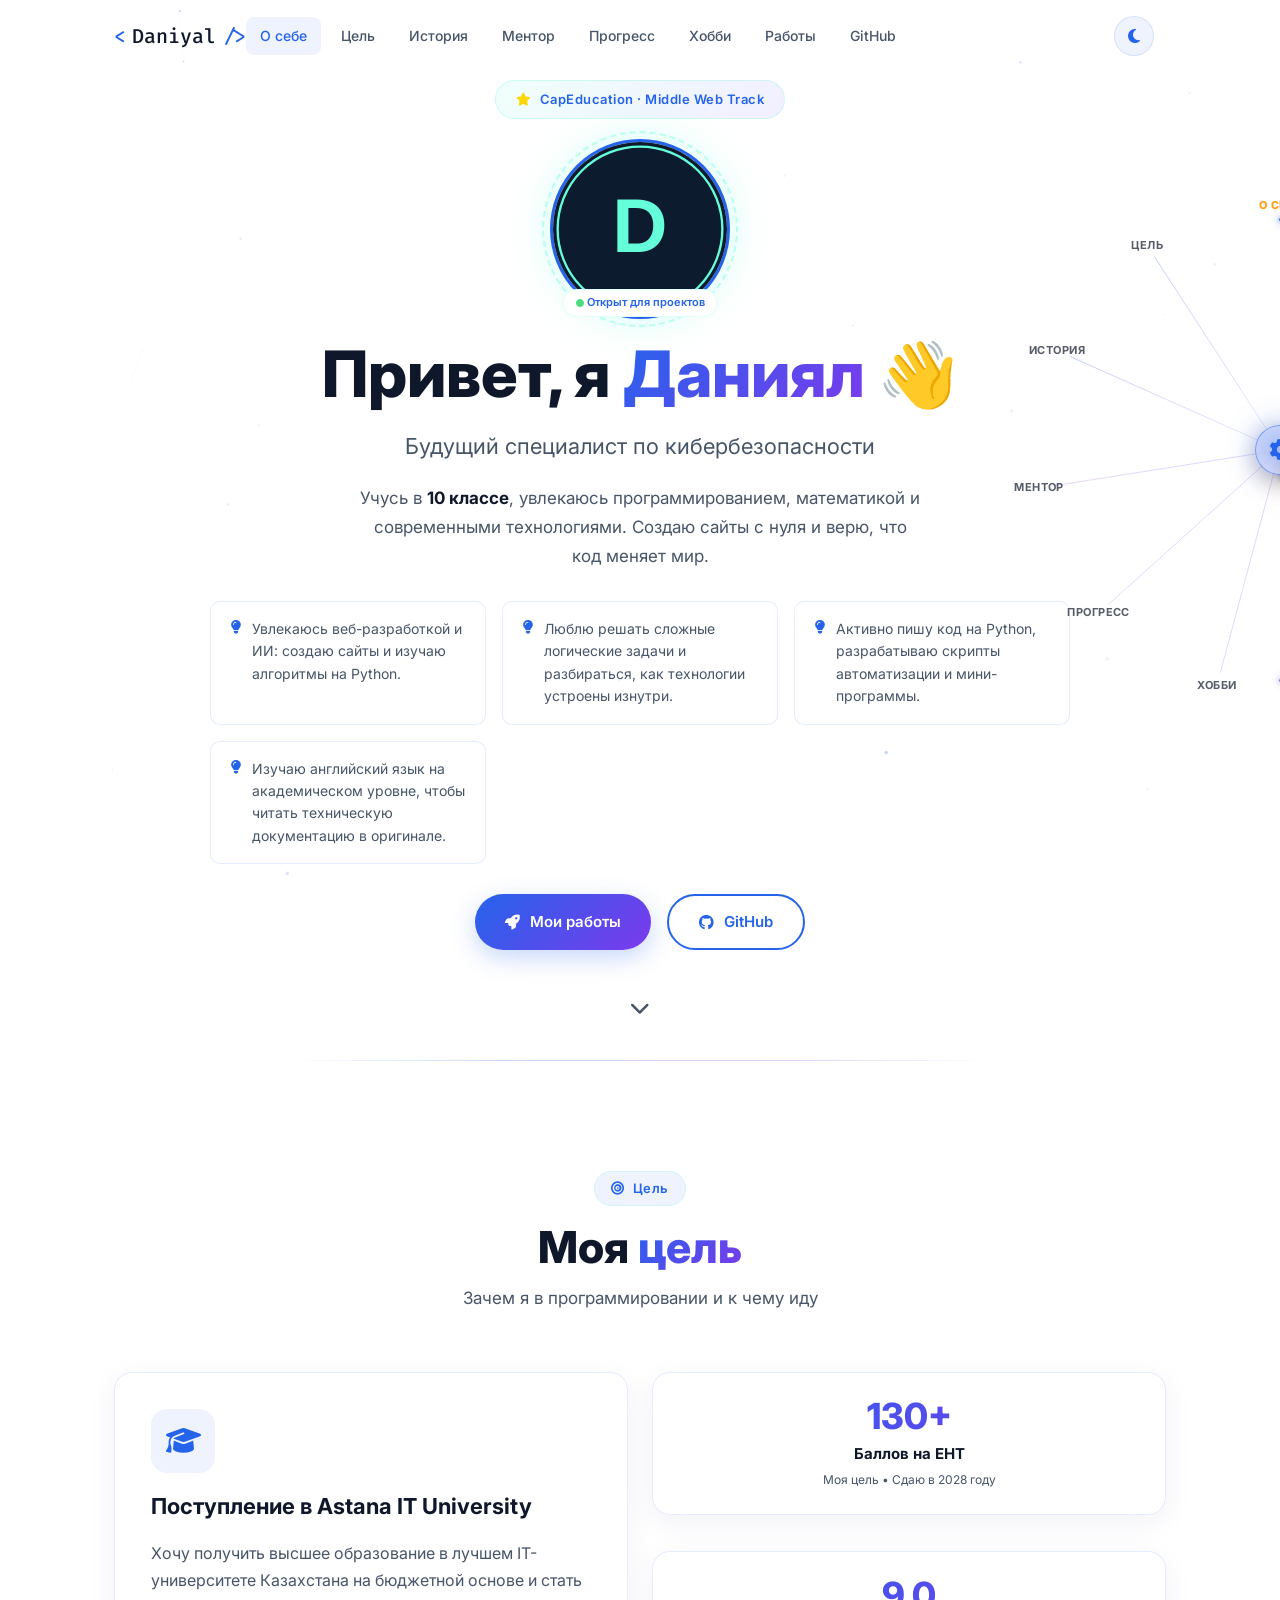
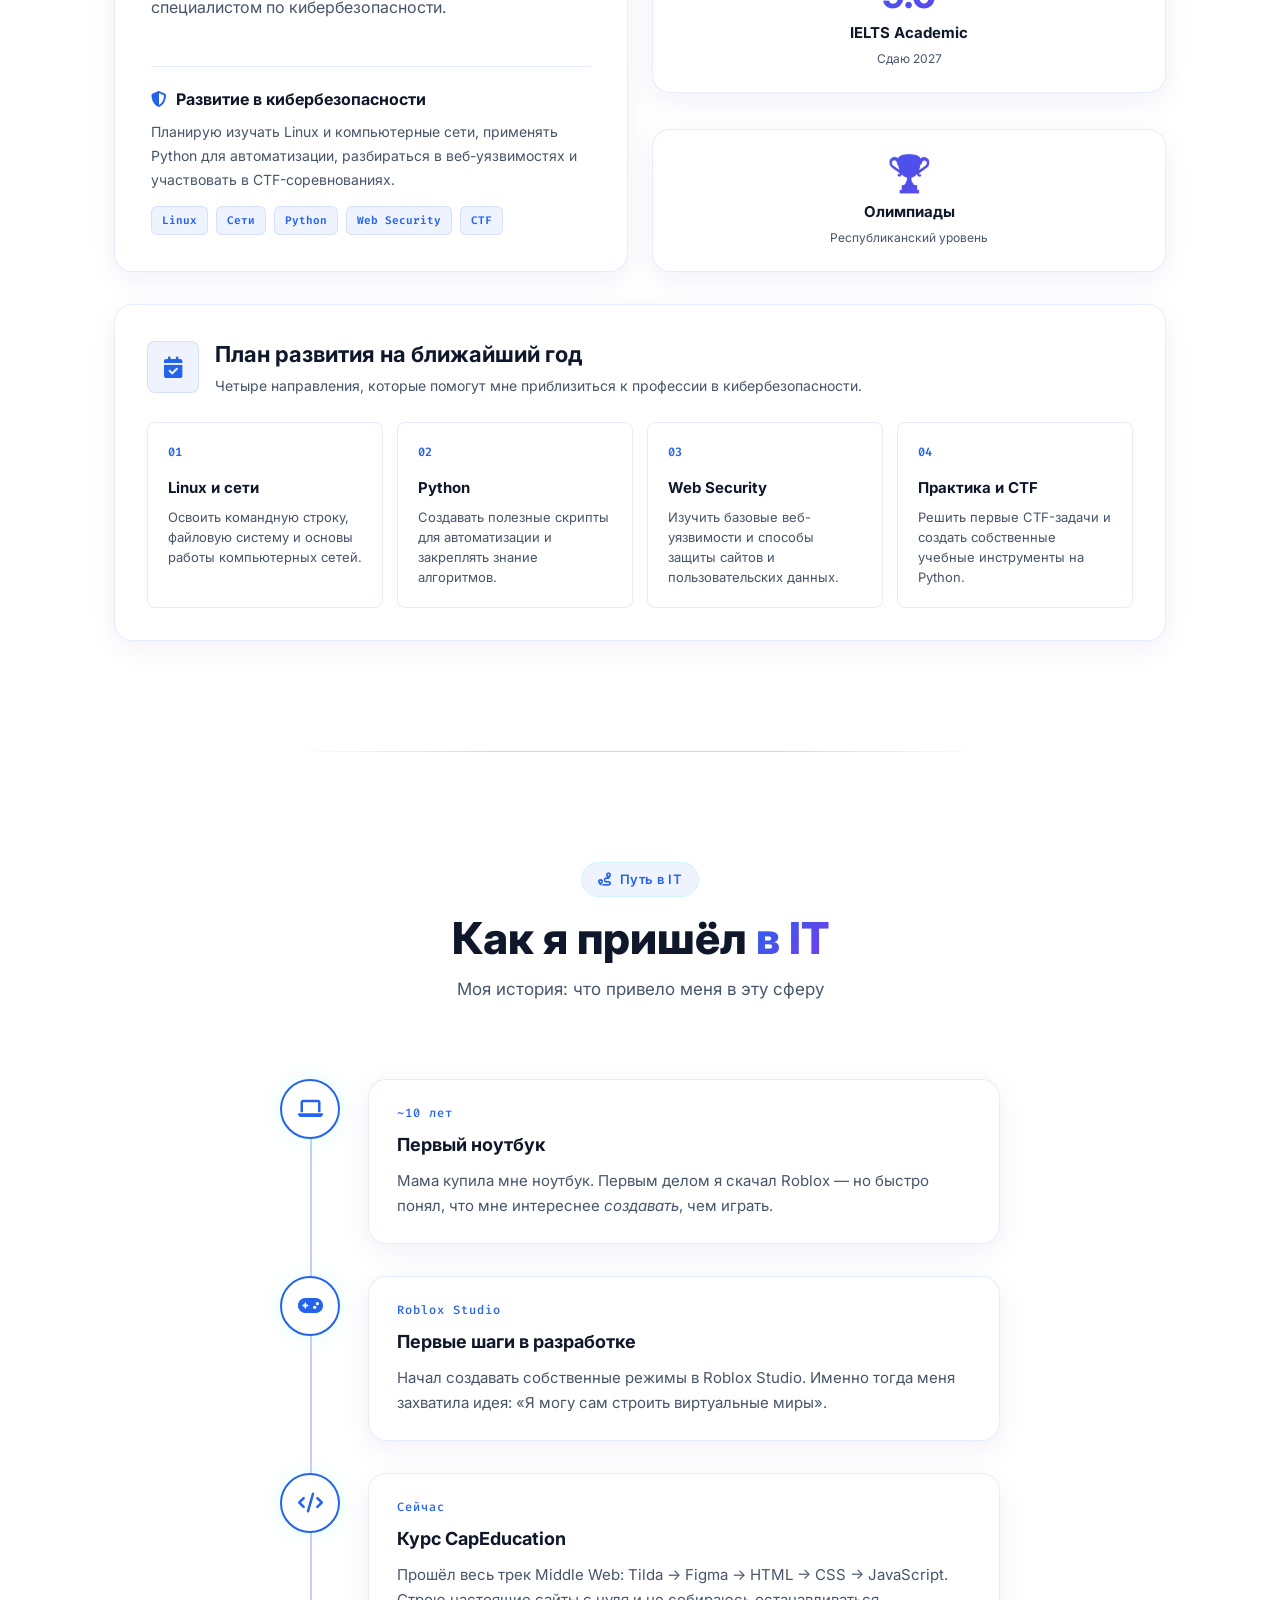
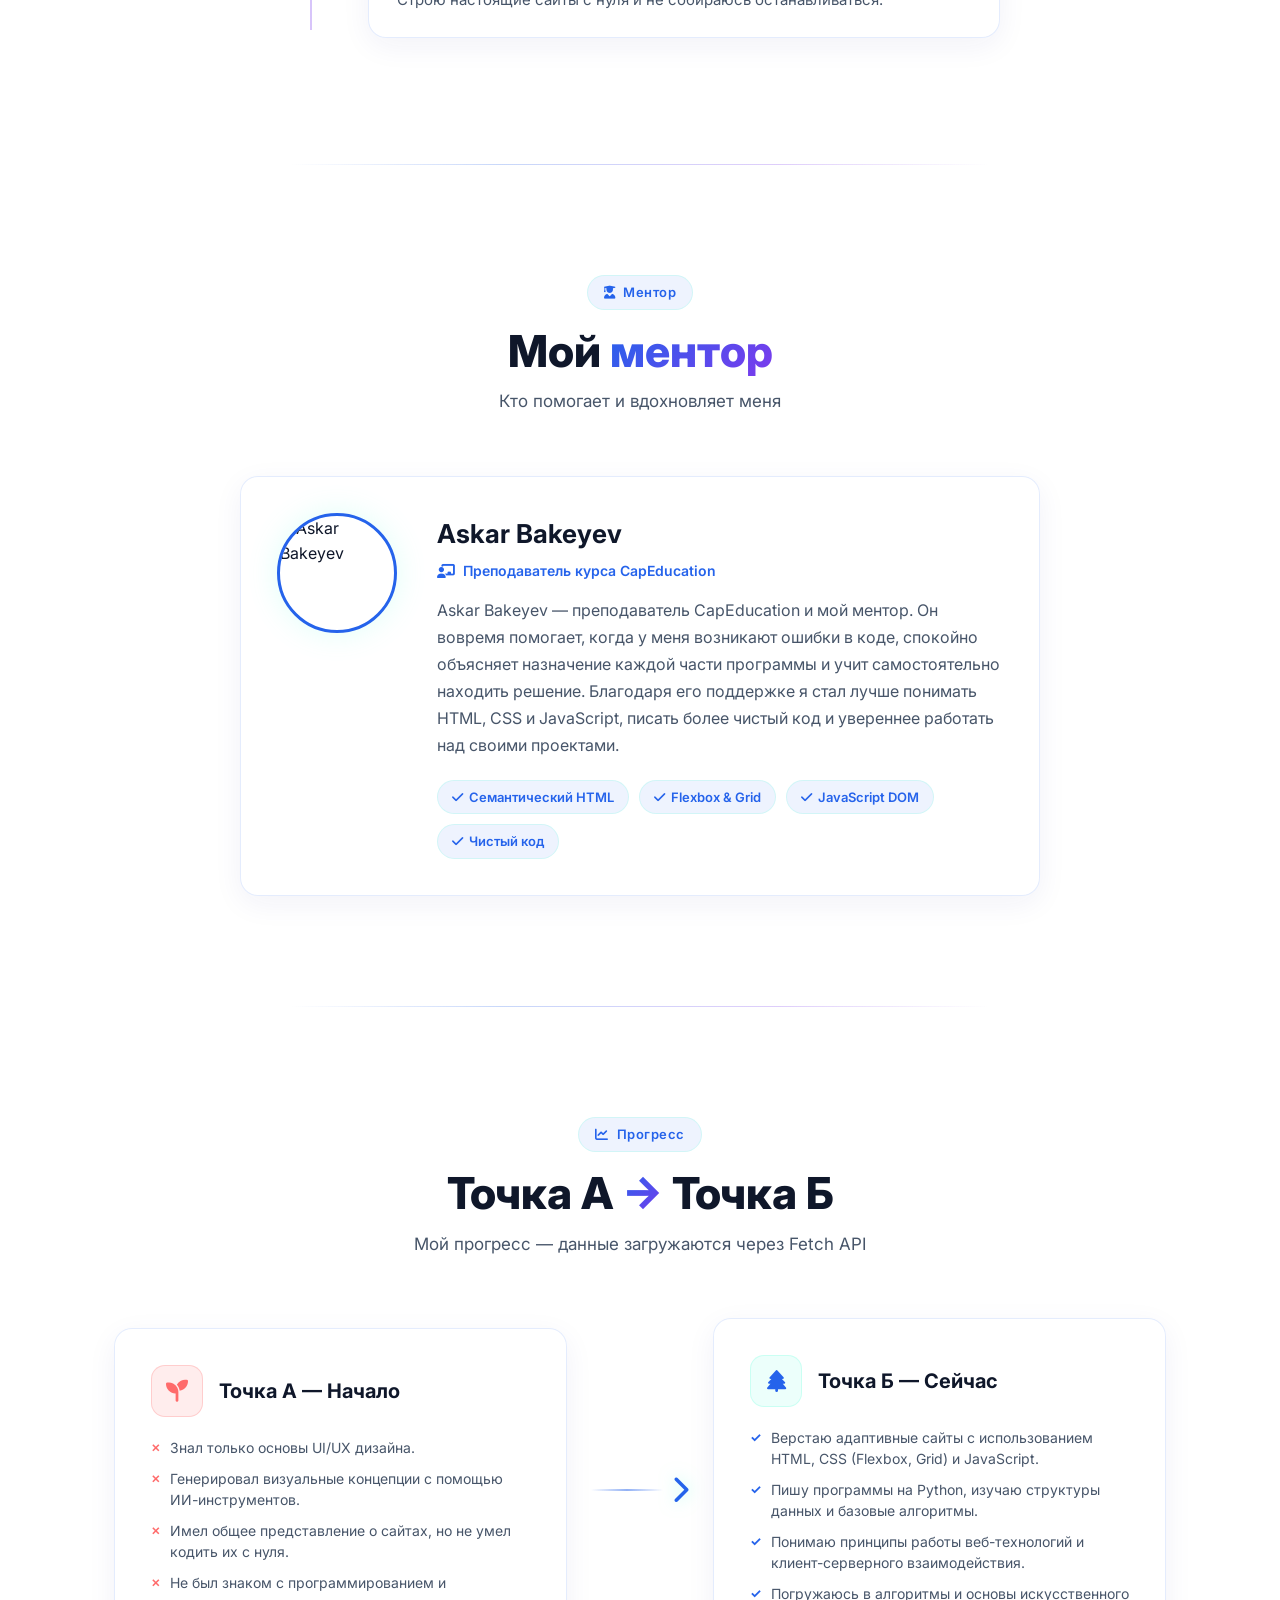
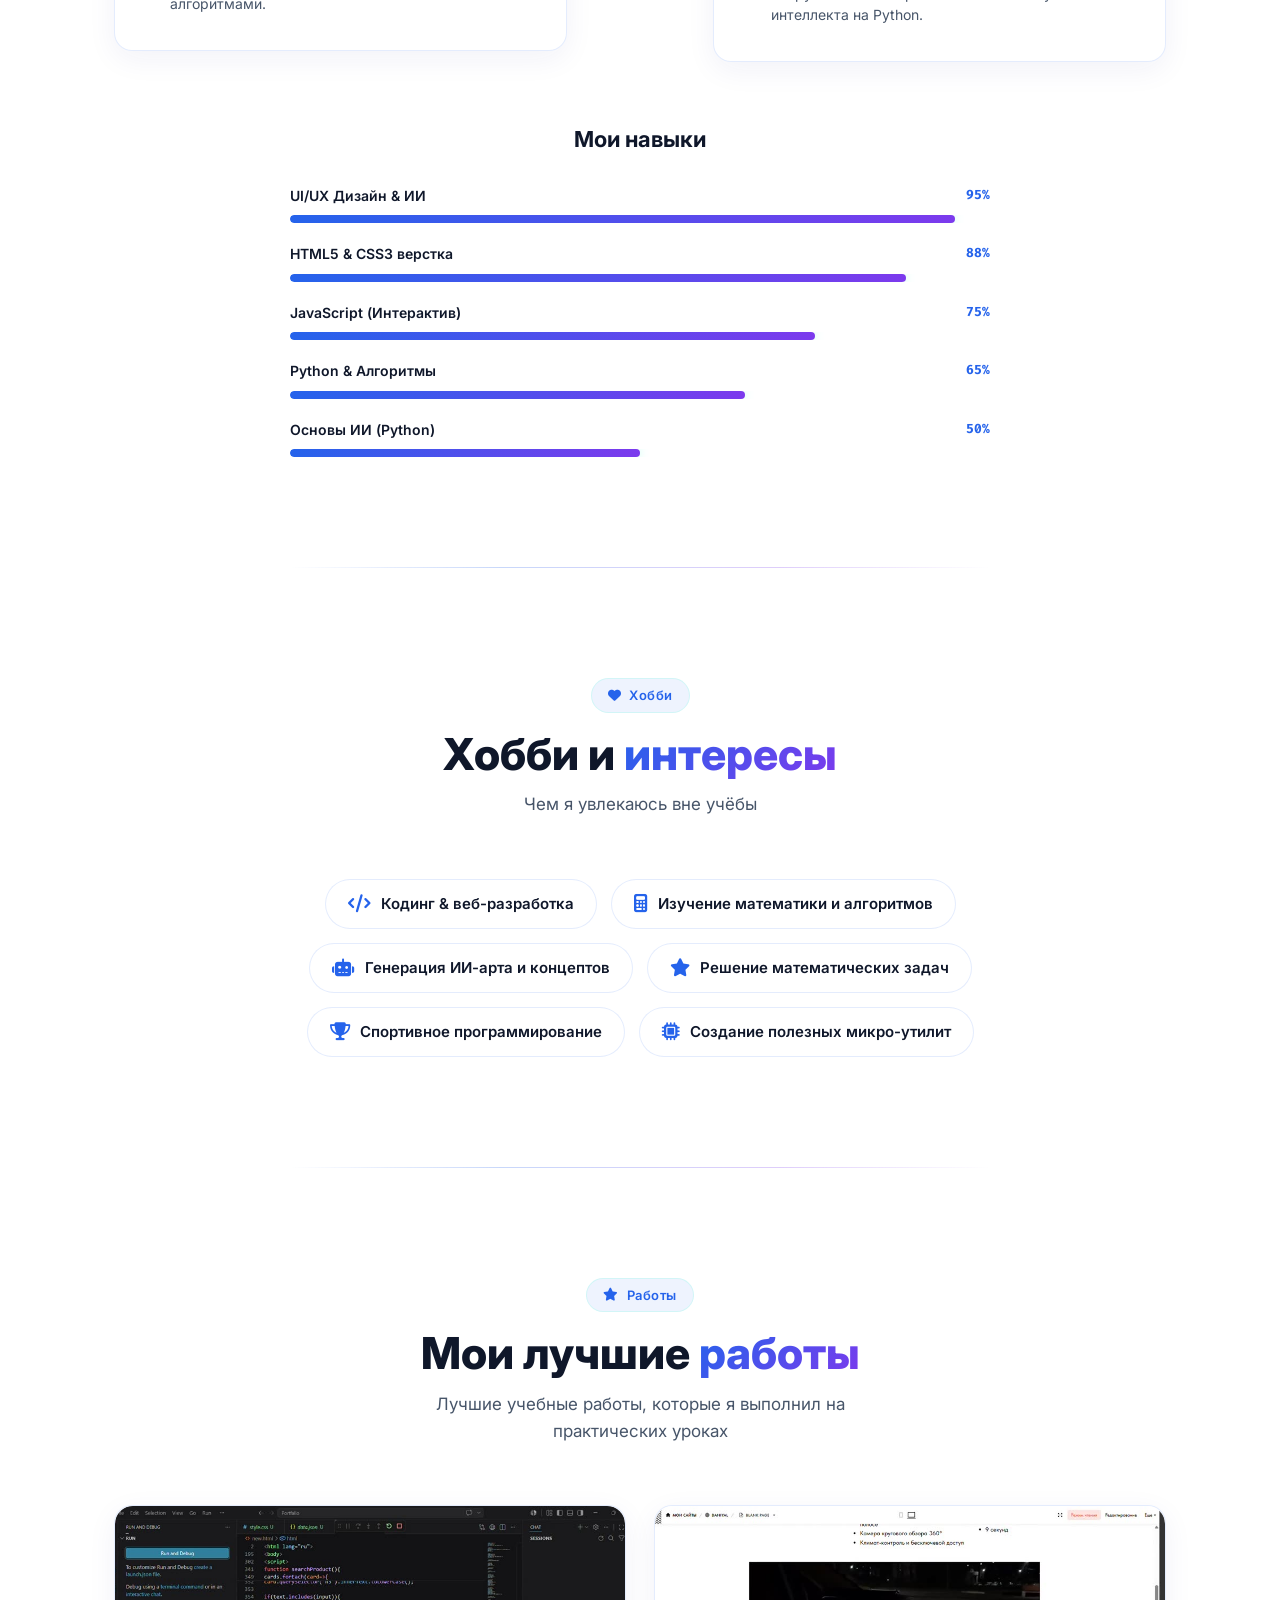
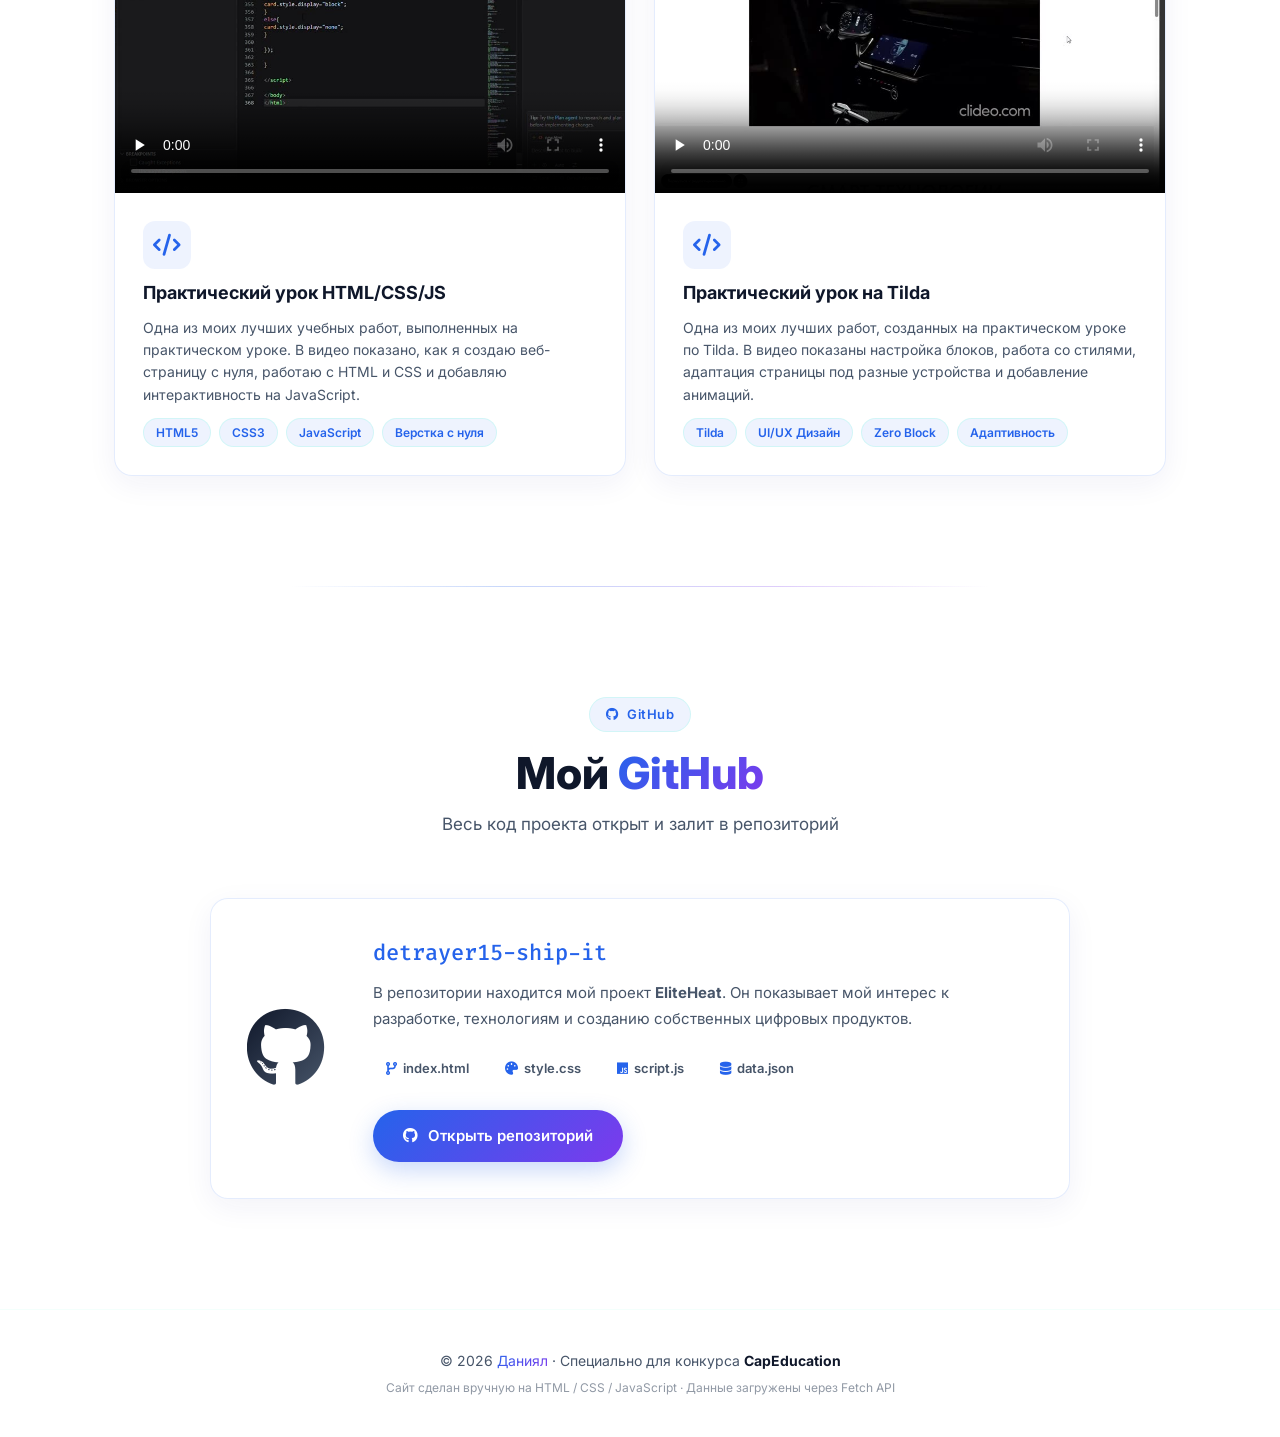
==== commit 0cf27e48: "New navigation: semicircle JARVIS-style menu on the right" ====
--- a/index.html
+++ b/index.html
@@ -59,64 +59,86 @@
 
   <!-- Arc Semicircle Navigation (JARVIS HUD) -->
   <aside class="arc-nav" id="arc-nav" aria-label="Боковая навигация портфолио">
-    <div class="arc-nav__hud" id="arc-nav-hud">
-      <svg class="arc-nav__svg" viewBox="0 0 640 640" aria-hidden="true">
+    <div class="arc-nav__container">
+      <!-- SVG для линий и визуальных эффектов -->
+      <svg class="arc-nav__svg" viewBox="0 0 500 500" aria-hidden="true">
         <defs>
-          <linearGradient id="arc-glow-grad" x1="100%" y1="0%" x2="0%" y2="100%">
-            <stop offset="0%" stop-color="var(--primary)" stop-opacity="0.9" />
-            <stop offset="50%" stop-color="var(--secondary)" stop-opacity="0.5" />
-            <stop offset="100%" stop-color="var(--primary)" stop-opacity="0.2" />
+          <linearGradient id="arc-glow-grad" x1="0%" y1="0%" x2="100%" y2="100%">
+            <stop offset="0%" stop-color="var(--primary)" stop-opacity="1" />
+            <stop offset="50%" stop-color="var(--secondary)" stop-opacity="0.7" />
+            <stop offset="100%" stop-color="var(--primary)" stop-opacity="0.4" />
           </linearGradient>
-          <filter id="arc-neon" x="-20%" y="-20%" width="140%" height="140%">
-            <feGaussianBlur stdDeviation="3" result="blur" />
+          <filter id="arc-glow" x="-50%" y="-50%" width="200%" height="200%">
+            <feGaussianBlur stdDeviation="2" result="coloredBlur" />
             <feMerge>
-              <feMergeNode in="blur" />
+              <feMergeNode in="coloredBlur" />
               <feMergeNode in="SourceGraphic" />
             </feMerge>
           </filter>
         </defs>
-        <g class="arc-nav__arcs" filter="url(#arc-neon)">
-          <path class="arc-nav__arc arc-nav__arc--outer" d="M 320 36 A 284 284 0 0 0 320 604" />
-          <path class="arc-nav__arc arc-nav__arc--mid" d="M 320 72 A 248 248 0 0 0 320 568" />
-          <path class="arc-nav__arc arc-nav__arc--inner" d="M 320 108 A 212 212 0 0 0 320 532" />
-          <path class="arc-nav__arc arc-nav__arc--track" d="M 320 128 A 192 192 0 0 0 320 512" />
+        <!-- Основная дуга полукруга -->
+        <g class="arc-nav__arcs" filter="url(#arc-glow)">
+          <path class="arc-nav__arc arc-nav__arc--main" d="M 250 10 A 240 240 0 0 1 250 490" />
         </g>
-        <g class="arc-nav__ticks" id="arc-nav-ticks"></g>
+        <!-- Линии от центра к элементам -->
+        <g class="arc-nav__radials" id="arc-nav-radials"></g>
       </svg>
 
-      <div class="arc-nav__glass" aria-hidden="true"></div>
-      <div class="arc-nav__scan" aria-hidden="true"></div>
-
+      <!-- Центральная кнопка шестеренка -->
       <button class="arc-nav__core" id="arc-nav-core" type="button" aria-label="Система навигации JARVIS">
-        <span class="arc-nav__core-ring" aria-hidden="true"></span>
-        <span class="arc-nav__core-glow" aria-hidden="true"></span>
+        <span class="arc-nav__core-pulse" aria-hidden="true"></span>
         <i class="fa-solid fa-gear" aria-hidden="true"></i>
       </button>
 
+      <!-- Меню элементов -->
       <nav class="arc-nav__menu" aria-label="Разделы сайта">
-        <a class="arc-nav__link" href="#about" style="--i:0; --angle:270deg; --route-color:#ff9f1c;">
-          <span class="arc-nav__pill"><i class="fa-solid fa-house" aria-hidden="true"></i><span class="arc-nav__name">О себе</span></span>
-        </a>
-        <a class="arc-nav__link" href="#goal" style="--i:1; --angle:244.29deg; --route-color:#ff5d3d;">
-          <span class="arc-nav__pill"><i class="fa-solid fa-bullseye" aria-hidden="true"></i><span class="arc-nav__name">Цель</span></span>
-        </a>
-        <a class="arc-nav__link" href="#story" style="--i:2; --angle:218.57deg; --route-color:#35c759;">
-          <span class="arc-nav__pill"><i class="fa-solid fa-book-open" aria-hidden="true"></i><span class="arc-nav__name">История</span></span>
-        </a>
-        <a class="arc-nav__link" href="#mentor" style="--i:3; --angle:192.86deg; --route-color:#00a8e8;">
-          <span class="arc-nav__pill"><i class="fa-solid fa-chalkboard-user" aria-hidden="true"></i><span class="arc-nav__name">Ментор</span></span>
-        </a>
-        <a class="arc-nav__link" href="#progress" style="--i:4; --angle:167.14deg; --route-color:#6c5ce7;">
-          <span class="arc-nav__pill"><i class="fa-solid fa-chart-line" aria-hidden="true"></i><span class="arc-nav__name">Прогресс</span></span>
-        </a>
-        <a class="arc-nav__link" href="#hobbies" style="--i:5; --angle:141.43deg; --route-color:#d630a8;">
-          <span class="arc-nav__pill"><i class="fa-solid fa-gamepad" aria-hidden="true"></i><span class="arc-nav__name">Хобби</span></span>
-        </a>
-        <a class="arc-nav__link" href="#projects" style="--i:6; --angle:115.71deg; --route-color:#8e44ff;">
-          <span class="arc-nav__pill"><i class="fa-solid fa-briefcase" aria-hidden="true"></i><span class="arc-nav__name">Работы</span></span>
-        </a>
-        <a class="arc-nav__link" href="#github" style="--i:7; --angle:90deg; --route-color:#64ffda;">
-          <span class="arc-nav__pill"><i class="fa-brands fa-github" aria-hidden="true"></i><span class="arc-nav__name">GitHub</span></span>
+        <a class="arc-nav__link" href="#about" style="--angle:270deg; --route-color:#ff9f1c;">
+          <span class="arc-nav__button">
+            <i class="fa-solid fa-house" aria-hidden="true"></i>
+          </span>
+          <span class="arc-nav__label">О себе</span>
+        </a>
+        <a class="arc-nav__link" href="#goal" style="--angle:237deg; --route-color:#ff5d3d;">
+          <span class="arc-nav__button">
+            <i class="fa-solid fa-bullseye" aria-hidden="true"></i>
+          </span>
+          <span class="arc-nav__label">Цель</span>
+        </a>
+        <a class="arc-nav__link" href="#story" style="--angle:204deg; --route-color:#35c759;">
+          <span class="arc-nav__button">
+            <i class="fa-solid fa-book-open" aria-hidden="true"></i>
+          </span>
+          <span class="arc-nav__label">История</span>
+        </a>
+        <a class="arc-nav__link" href="#mentor" style="--angle:171deg; --route-color:#00a8e8;">
+          <span class="arc-nav__button">
+            <i class="fa-solid fa-chalkboard-user" aria-hidden="true"></i>
+          </span>
+          <span class="arc-nav__label">Ментор</span>
+        </a>
+        <a class="arc-nav__link" href="#progress" style="--angle:138deg; --route-color:#6c5ce7;">
+          <span class="arc-nav__button">
+            <i class="fa-solid fa-chart-line" aria-hidden="true"></i>
+          </span>
+          <span class="arc-nav__label">Прогресс</span>
+        </a>
+        <a class="arc-nav__link" href="#hobbies" style="--angle:105deg; --route-color:#d630a8;">
+          <span class="arc-nav__button">
+            <i class="fa-solid fa-gamepad" aria-hidden="true"></i>
+          </span>
+          <span class="arc-nav__label">Хобби</span>
+        </a>
+        <a class="arc-nav__link" href="#projects" style="--angle:72deg; --route-color:#8e44ff;">
+          <span class="arc-nav__button">
+            <i class="fa-solid fa-briefcase" aria-hidden="true"></i>
+          </span>
+          <span class="arc-nav__label">Работы</span>
+        </a>
+        <a class="arc-nav__link" href="#github" style="--angle:39deg; --route-color:#64ffda;">
+          <span class="arc-nav__button">
+            <i class="fa-brands fa-github" aria-hidden="true"></i>
+          </span>
+          <span class="arc-nav__label">GitHub</span>
         </a>
       </nav>
     </div>
--- a/style.css
+++ b/style.css
@@ -635,34 +635,41 @@
 /* ===========================
    ARC SEMICIRCLE NAV (JARVIS HUD)
    =========================== */
+/* ═══════════════════════════════════════════════════════════════
+   ARC NAVIGATION — JARVIS-style Semicircle
+   ═══════════════════════════════════════════════════════════════ */
+
 .arc-nav {
-  --arc-radius: 210px;
-  --arc-track: calc(var(--arc-radius) - 38px);
-  --arc-core: 54px;
+  --arc-size: 520px;
+  --arc-radius: 240px;
+  --core-size: 50px;
+  --core-offset: 12px;
+  
   position: fixed;
+  right: 0;
   top: 50%;
-  right: 0;
   z-index: 1200;
-  width: var(--arc-radius);
-  height: calc(var(--arc-radius) * 2);
+  
+  width: var(--arc-size);
+  height: var(--arc-size);
+  transform: translateY(-50%);
   pointer-events: none;
-  transform: translateY(-50%);
   opacity: 0;
-  overflow: visible;
-  transition: opacity .7s ease;
+  transition: opacity 0.6s ease;
 }
 
 .arc-nav.is-ready {
   opacity: 1;
 }
 
-.arc-nav__hud {
+.arc-nav__container {
   position: absolute;
   right: 0;
   top: 50%;
-  width: calc(var(--arc-radius) * 2);
-  height: calc(var(--arc-radius) * 2);
+  width: 100%;
+  height: 100%;
   transform: translate(50%, -50%);
+  pointer-events: auto;
 }
 
 .arc-nav__svg {
@@ -674,285 +681,236 @@
   pointer-events: none;
 }
 
+/* Основная дуга полукруга */
 .arc-nav__arc {
   fill: none;
   stroke: url(#arc-glow-grad);
   stroke-linecap: round;
-  transition: opacity .35s ease, stroke-width .35s ease;
-}
-
-.arc-nav__arc--outer {
   stroke-width: 2;
-  opacity: .55;
-  stroke-dasharray: 12 18;
-  animation: arc-dash-flow 24s linear infinite;
-}
-
-.arc-nav__arc--mid {
-  stroke-width: 1.5;
-  opacity: .4;
-  stroke-dasharray: 6 14;
-  animation: arc-dash-flow 18s linear infinite reverse;
-}
-
-.arc-nav__arc--inner {
+  opacity: 0.8;
+  filter: drop-shadow(0 0 6px color-mix(in srgb, var(--primary) 50%, transparent));
+  animation: arc-flow 8s linear infinite;
+}
+
+.arc-nav__arc--main {
+  stroke-width: 2.5;
+  opacity: 0.9;
+}
+
+/* Радиальные линии от центра к элементам */
+.arc-nav__radials line {
+  stroke: url(#arc-glow-grad);
   stroke-width: 1;
-  opacity: .32;
-  stroke-dasharray: 4 12;
-}
-
-.arc-nav__arc--track {
-  stroke-width: 2.5;
-  opacity: .75;
-  stroke: color-mix(in srgb, var(--primary) 70%, transparent);
-  filter: drop-shadow(0 0 8px color-mix(in srgb, var(--primary) 50%, transparent));
-}
-
-.arc-nav__ticks line {
-  stroke: color-mix(in srgb, var(--primary) 45%, transparent);
-  stroke-width: 1;
-  opacity: .4;
-  transition: opacity .3s ease, stroke .3s ease;
-}
-
-.arc-nav__ticks line.is-active {
-  stroke: var(--route-color, var(--primary));
-  opacity: 1;
+  opacity: 0.3;
+  transition: opacity 0.3s ease, stroke-width 0.3s ease;
+}
+
+.arc-nav__radials line.is-active {
+  opacity: 0.8;
   stroke-width: 2;
-  filter: drop-shadow(0 0 6px var(--route-color, var(--primary)));
-}
-
-.arc-nav__glass {
-  position: absolute;
-  inset: 0;
-  border-radius: 50%;
-  clip-path: inset(0 50% 0 0);
-  background:
-    radial-gradient(circle at 100% 50%,
-      color-mix(in srgb, var(--primary) 14%, transparent) 0%,
-      color-mix(in srgb, var(--glass) 92%, transparent) 38%,
-      color-mix(in srgb, var(--glass) 78%, transparent) 100%);
-  backdrop-filter: blur(28px) saturate(1.4);
-  -webkit-backdrop-filter: blur(28px) saturate(1.4);
-  border: 1px solid color-mix(in srgb, var(--primary) 22%, transparent);
-  border-right: none;
-  box-shadow:
-    inset 0 0 60px color-mix(in srgb, var(--primary) 8%, transparent),
-    -12px 0 48px rgba(0, 0, 0, .12);
-}
-
-body.dark-theme .arc-nav__glass {
-  background:
-    radial-gradient(circle at 100% 50%,
-      color-mix(in srgb, var(--primary) 18%, transparent) 0%,
-      color-mix(in srgb, var(--bg-2) 90%, transparent) 40%,
-      color-mix(in srgb, var(--bg) 85%, transparent) 100%);
-  box-shadow:
-    inset 0 0 80px color-mix(in srgb, var(--primary) 10%, transparent),
-    -16px 0 60px rgba(0, 0, 0, .45);
-}
-
-.arc-nav__scan {
-  position: absolute;
-  inset: 0;
-  border-radius: 50%;
-  clip-path: inset(0 50% 0 0);
-  background: conic-gradient(from 180deg at 100% 50%,
-    transparent 0deg,
-    color-mix(in srgb, var(--primary) 12%, transparent) 30deg,
-    transparent 60deg);
-  opacity: .6;
-  animation: arc-scan 6s linear infinite;
-  pointer-events: none;
-}
-
+  filter: drop-shadow(0 0 8px var(--route-color, var(--primary)));
+}
+
+/* Центральная кнопка шестеренка */
 .arc-nav__core {
   position: absolute;
   left: 50%;
   top: 50%;
   z-index: 4;
+  
+  width: var(--core-size);
+  height: var(--core-size);
+  border-radius: 50%;
+  
   display: grid;
   place-items: center;
-  width: var(--arc-core);
-  height: var(--arc-core);
-  border: 2px solid color-mix(in srgb, var(--primary) 60%, transparent);
-  border-radius: 50%;
-  background: color-mix(in srgb, var(--glass) 92%, transparent);
+  
+  background: linear-gradient(135deg,
+    color-mix(in srgb, var(--primary) 20%, var(--glass)),
+    color-mix(in srgb, var(--secondary) 10%, var(--glass)));
   backdrop-filter: blur(20px);
   -webkit-backdrop-filter: blur(20px);
-  color: var(--primary);
-  font-size: 22px;
+  
+  border: 1.5px solid color-mix(in srgb, var(--primary) 60%, transparent);
+  box-shadow:
+    0 0 30px color-mix(in srgb, var(--primary) 40%, transparent),
+    inset 0 1px 0 rgba(255, 255, 255, 0.2),
+    0 8px 24px rgba(0, 0, 0, 0.2);
+  
+  color: var(--primary);
+  font-size: 20px;
   cursor: pointer;
   pointer-events: auto;
+  
   transform: translate(-50%, -50%);
+  transition: all 0.35s cubic-bezier(0.2, 0.8, 0.2, 1);
+  overflow: hidden;
+}
+
+body.dark-theme .arc-nav__core {
+  background: linear-gradient(135deg,
+    color-mix(in srgb, var(--primary) 15%, var(--bg-2)),
+    color-mix(in srgb, var(--secondary) 8%, var(--bg-2)));
   box-shadow:
-    0 0 40px color-mix(in srgb, var(--primary) 40%, transparent),
-    0 8px 32px rgba(0, 0, 0, .25),
-    inset 0 1px 0 rgba(255, 255, 255, .18);
-  transition: box-shadow .35s ease, transform .35s ease, border-color .35s ease;
-  overflow: hidden;
-}
-
-body.dark-theme .arc-nav__core {
-  background: color-mix(in srgb, var(--bg-2) 90%, transparent);
-  box-shadow:
-    0 0 48px color-mix(in srgb, var(--primary) 50%, transparent),
-    0 8px 40px rgba(0, 0, 0, .55);
-}
-
-.arc-nav__core-ring {
+    0 0 40px color-mix(in srgb, var(--primary) 50%, transparent),
+    inset 0 1px 0 rgba(255, 255, 255, 0.1),
+    0 8px 32px rgba(0, 0, 0, 0.5);
+}
+
+.arc-nav__core-pulse {
   position: absolute;
-  inset: -10px;
-  border: 1px dashed color-mix(in srgb, var(--primary) 50%, transparent);
-  border-radius: 50%;
-  animation: arc-core-ring 14s linear infinite;
-}
-
-.arc-nav__core-glow {
-  position: absolute;
-  inset: -40%;
-  background: radial-gradient(circle, color-mix(in srgb, var(--primary) 35%, transparent), transparent 68%);
-  animation: arc-core-pulse 3s ease-in-out infinite;
+  inset: -35%;
+  background: radial-gradient(circle, color-mix(in srgb, var(--primary) 30%, transparent), transparent 70%);
+  animation: core-pulse 3s ease-in-out infinite;
   pointer-events: none;
 }
 
 .arc-nav__core i {
   position: relative;
   z-index: 1;
-  animation: arc-gear-spin 20s linear infinite;
-}
-
-.arc-nav__core:hover,
-.arc-nav__core:focus-visible {
+  animation: gear-spin 24s linear infinite;
+}
+
+.arc-nav__core:hover {
+  transform: translate(-50%, -50%) scale(1.1);
   border-color: var(--primary);
-  transform: translate(-50%, -50%) scale(1.06);
   box-shadow:
-    0 0 56px color-mix(in srgb, var(--primary) 60%, transparent),
-    0 0 90px color-mix(in srgb, var(--primary) 25%, transparent);
+    0 0 40px color-mix(in srgb, var(--primary) 60%, transparent),
+    0 0 80px color-mix(in srgb, var(--primary) 25%, transparent),
+    inset 0 1px 0 rgba(255, 255, 255, 0.3);
 }
 
 .arc-nav__core:focus-visible {
   outline: 2px solid var(--primary);
-  outline-offset: 4px;
+  outline-offset: 5px;
 }
 
 .arc-nav__core.is-pulse {
-  animation: arc-core-click .5s ease;
-}
-
+  animation: core-click 0.4s ease;
+}
+
+/* Меню с элементами */
 .arc-nav__menu {
   position: absolute;
   inset: 0;
-  z-index: 3;
   pointer-events: none;
 }
 
 .arc-nav__link {
-  --pill-shift: 0px;
   position: absolute;
   left: 50%;
   top: 50%;
+  
   width: 0;
   height: 0;
+  
   text-decoration: none;
   color: var(--text);
   pointer-events: auto;
-  opacity: 0;
-  animation: arc-link-in .7s cubic-bezier(.2, .9, .2, 1) forwards;
-  animation-delay: calc(.2s + var(--i) * .08s);
-}
-
-.arc-nav__pill {
+  
+  opacity: 1;
+  
+  --shift: 0;
+}
+
+/* Кнопка элемента */
+.arc-nav__button {
+  --button-radius: 28px;
+  
   position: absolute;
   left: 0;
   top: 0;
-  display: flex;
-  align-items: center;
-  gap: 8px;
-  min-width: 132px;
-  padding: 8px 14px 8px 10px;
-  border-radius: 999px;
-  border: 1px solid color-mix(in srgb, var(--route-color) 35%, var(--glass-b));
-  background: color-mix(in srgb, var(--glass) 90%, transparent);
-  backdrop-filter: blur(16px);
-  -webkit-backdrop-filter: blur(16px);
+  
+  width: var(--button-radius);
+  height: var(--button-radius);
+  border-radius: 50%;
+  
+  display: grid;
+  place-items: center;
+  
+  background: color-mix(in srgb, var(--route-color) 12%, var(--glass-b));
+  border: 1.2px solid color-mix(in srgb, var(--route-color) 40%, transparent);
+  
+  color: var(--route-color);
+  font-size: 14px;
+  
   box-shadow:
-    0 4px 20px rgba(0, 0, 0, .1),
-    inset 0 1px 0 rgba(255, 255, 255, .14);
-  white-space: nowrap;
+    0 2px 12px rgba(0, 0, 0, 0.1),
+    inset 0 1px 0 rgba(255, 255, 255, 0.15);
+  
   transform:
     translate(-50%, -50%)
     rotate(var(--angle))
-    translateX(calc(var(--arc-track) + var(--pill-shift)))
+    translateX(calc(var(--arc-radius) - var(--shift)))
     rotate(calc(-1 * var(--angle)));
-  transition:
-    transform .35s cubic-bezier(.2, .8, .2, 1),
-    box-shadow .35s ease,
-    border-color .35s ease,
-    background .35s ease;
-}
-
-.arc-nav__name {
-  display: block;
-  color: var(--text);
-  font-size: 12px;
+  
+  transition: all 0.35s cubic-bezier(0.2, 0.8, 0.2, 1);
+}
+
+body.dark-theme .arc-nav__button {
+  background: color-mix(in srgb, var(--route-color) 8%, var(--bg-3));
+  border-color: color-mix(in srgb, var(--route-color) 30%, transparent);
+  box-shadow:
+    0 2px 14px rgba(0, 0, 0, 0.4),
+    inset 0 1px 0 rgba(255, 255, 255, 0.08);
+}
+
+/* Текст названия раздела */
+.arc-nav__label {
+  position: absolute;
+  left: 0;
+  top: 0;
+  
+  white-space: nowrap;
+  font-size: 11px;
   font-weight: 700;
-  letter-spacing: .02em;
-  line-height: 1.2;
-}
-
-body.dark-theme .arc-nav__pill {
-  background: color-mix(in srgb, var(--bg-2) 86%, transparent);
+  letter-spacing: 0.04em;
+  text-transform: uppercase;
+  
+  color: color-mix(in srgb, var(--text) 70%, transparent);
+  
+  transform:
+    translate(-50%, -50%)
+    rotate(var(--angle))
+    translateX(calc(var(--arc-radius) + 24px))
+    rotate(calc(-1 * var(--angle)));
+  
+  transition: color 0.3s ease;
+}
+
+/* HOVER state */
+.arc-nav__link:hover .arc-nav__button,
+.arc-nav__link:focus-visible .arc-nav__button {
+  --shift: 18px;
+  background: color-mix(in srgb, var(--route-color) 22%, var(--glass));
+  border-color: var(--route-color);
   box-shadow:
-    0 4px 24px rgba(0, 0, 0, .4),
-    inset 0 1px 0 rgba(255, 255, 255, .06);
-}
-
-.arc-nav__pill i {
-  display: grid;
-  place-items: center;
-  width: 26px;
-  height: 26px;
-  border-radius: 50%;
-  background: color-mix(in srgb, var(--route-color) 16%, transparent);
+    0 0 20px color-mix(in srgb, var(--route-color) 45%, transparent),
+    0 4px 16px rgba(0, 0, 0, 0.15),
+    inset 0 1px 0 rgba(255, 255, 255, 0.2);
+  transform:
+    translate(-50%, -50%)
+    rotate(var(--angle))
+    translateX(calc(var(--arc-radius) - 18px))
+    rotate(calc(-1 * var(--angle)))
+    scale(1.15);
+}
+
+.arc-nav__link:hover .arc-nav__label,
+.arc-nav__link:focus-visible .arc-nav__label,
+.arc-nav__link.active .arc-nav__label {
   color: var(--route-color);
-  font-size: 12px;
-  flex-shrink: 0;
-  transition: background .3s ease, box-shadow .3s ease;
-}
-
-.arc-nav__link:hover .arc-nav__pill,
-.arc-nav__link:focus-visible .arc-nav__pill {
-  --pill-shift: 10px;
+  font-weight: 800;
+}
+
+/* ACTIVE state */
+.arc-nav__link.active .arc-nav__button {
+  background: color-mix(in srgb, var(--route-color) 25%, var(--glass));
   border-color: var(--route-color);
-  background: color-mix(in srgb, var(--route-color) 12%, var(--glass));
   box-shadow:
-    0 0 28px color-mix(in srgb, var(--route-color) 40%, transparent),
-    0 8px 28px rgba(0, 0, 0, .15);
-}
-
-.arc-nav__link:hover .arc-nav__pill i,
-.arc-nav__link:focus-visible .arc-nav__pill i,
-.arc-nav__link.active .arc-nav__pill i {
-  background: color-mix(in srgb, var(--route-color) 28%, transparent);
-  box-shadow: 0 0 14px color-mix(in srgb, var(--route-color) 45%, transparent);
-}
-
-.arc-nav__link:hover .arc-nav__name,
-.arc-nav__link:focus-visible .arc-nav__name,
-.arc-nav__link.active .arc-nav__name {
-  color: var(--route-color);
-}
-
-.arc-nav__link.active .arc-nav__pill {
-  border-color: var(--route-color);
-  background: color-mix(in srgb, var(--route-color) 18%, var(--glass));
-  box-shadow:
-    0 0 32px color-mix(in srgb, var(--route-color) 50%, transparent),
-    0 0 60px color-mix(in srgb, var(--route-color) 20%, transparent);
-}
-
-.arc-nav__link.active .arc-nav__pill span {
+    0 0 28px color-mix(in srgb, var(--route-color) 55%, transparent),
+    0 0 48px color-mix(in srgb, var(--route-color) 25%, transparent),
+    inset 0 1px 0 rgba(255, 255, 255, 0.2);
   color: var(--route-color);
 }
 
@@ -960,10 +918,50 @@
   outline: none;
 }
 
-.arc-nav__link:focus-visible .arc-nav__pill {
+.arc-nav__link:focus-visible .arc-nav__button {
   outline: 2px solid var(--route-color);
   outline-offset: 3px;
 }
+
+/* ═══════════════════════════════════════════════════════════════
+   ANIMATIONS
+   ═══════════════════════════════════════════════════════════════ */
+
+@keyframes arc-flow {
+  0% { stroke-dashoffset: 0; }
+  100% { stroke-dashoffset: -60; }
+}
+
+@keyframes gear-spin {
+  from { transform: rotate(0deg); }
+  to { transform: rotate(360deg); }
+}
+
+@keyframes core-pulse {
+  0%, 100% { opacity: 0.4; transform: scale(1); }
+  50% { opacity: 0.8; transform: scale(1.1); }
+}
+
+@keyframes core-click {
+  0% { transform: translate(-50%, -50%) scale(1); }
+  40% { transform: translate(-50%, -50%) scale(1.15); }
+  100% { transform: translate(-50%, -50%) scale(1); }
+}
+
+@keyframes link-appear {
+  0% { opacity: 0; }
+  100% { opacity: 1; }
+}
+
+/* Staggered animation delays for each link */
+.arc-nav__link:nth-child(1) { animation-delay: 0.15s; }
+.arc-nav__link:nth-child(2) { animation-delay: 0.22s; }
+.arc-nav__link:nth-child(3) { animation-delay: 0.29s; }
+.arc-nav__link:nth-child(4) { animation-delay: 0.36s; }
+.arc-nav__link:nth-child(5) { animation-delay: 0.43s; }
+.arc-nav__link:nth-child(6) { animation-delay: 0.50s; }
+.arc-nav__link:nth-child(7) { animation-delay: 0.57s; }
+.arc-nav__link:nth-child(8) { animation-delay: 0.64s; }
 
 @keyframes arc-dash-flow {
   to { stroke-dashoffset: -120; }
@@ -1757,6 +1755,97 @@
 }
 
 .github-stat i { color: var(--primary); }
+
+/* ═══════════════════════════════════════════════════════════════
+   RESPONSIVE DESIGN
+   ═══════════════════════════════════════════════════════════════ */
+
+@media (max-width: 1280px) {
+  .arc-nav {
+    --arc-size: 480px;
+    --arc-radius: 220px;
+  }
+}
+
+@media (max-width: 1024px) {
+  .arc-nav {
+    --arc-size: 400px;
+    --arc-radius: 180px;
+    --core-size: 44px;
+  }
+
+  .arc-nav__button {
+    --button-radius: 24px;
+    font-size: 13px;
+  }
+
+  .arc-nav__label {
+    font-size: 10px;
+    transform:
+      translate(-50%, -50%)
+      rotate(var(--angle))
+      translateX(calc(var(--arc-radius) + 20px))
+      rotate(calc(-1 * var(--angle)));
+  }
+}
+
+@media (max-width: 768px) {
+  .arc-nav {
+    --arc-size: 360px;
+    --arc-radius: 160px;
+    --core-size: 40px;
+    opacity: 0.85;
+  }
+
+  .arc-nav__core i {
+    font-size: 16px;
+  }
+
+  .arc-nav__button {
+    --button-radius: 22px;
+    font-size: 12px;
+  }
+
+  .arc-nav__label {
+    font-size: 9px;
+    letter-spacing: 0;
+    transform:
+      translate(-50%, -50%)
+      rotate(var(--angle))
+      translateX(calc(var(--arc-radius) + 18px))
+      rotate(calc(-1 * var(--angle)));
+  }
+
+  .arc-nav__link:hover .arc-nav__button,
+  .arc-nav__link:focus-visible .arc-nav__button {
+    --shift: 12px;
+    transform:
+      translate(-50%, -50%)
+      rotate(var(--angle))
+      translateX(calc(var(--arc-radius) - 12px))
+      rotate(calc(-1 * var(--angle)))
+      scale(1.08);
+  }
+}
+
+@media (prefers-reduced-motion: reduce) {
+  .arc-nav__arc,
+  .arc-nav__core i,
+  .arc-nav__core-pulse,
+  .arc-nav__button,
+  .arc-nav__link {
+    animation: none;
+  }
+
+  .arc-nav__link {
+    animation-delay: 0;
+  }
+
+  .arc-nav__button,
+  .arc-nav__label {
+    transition: none;
+  }
+}
 
 /* ===========================
    FOOTER
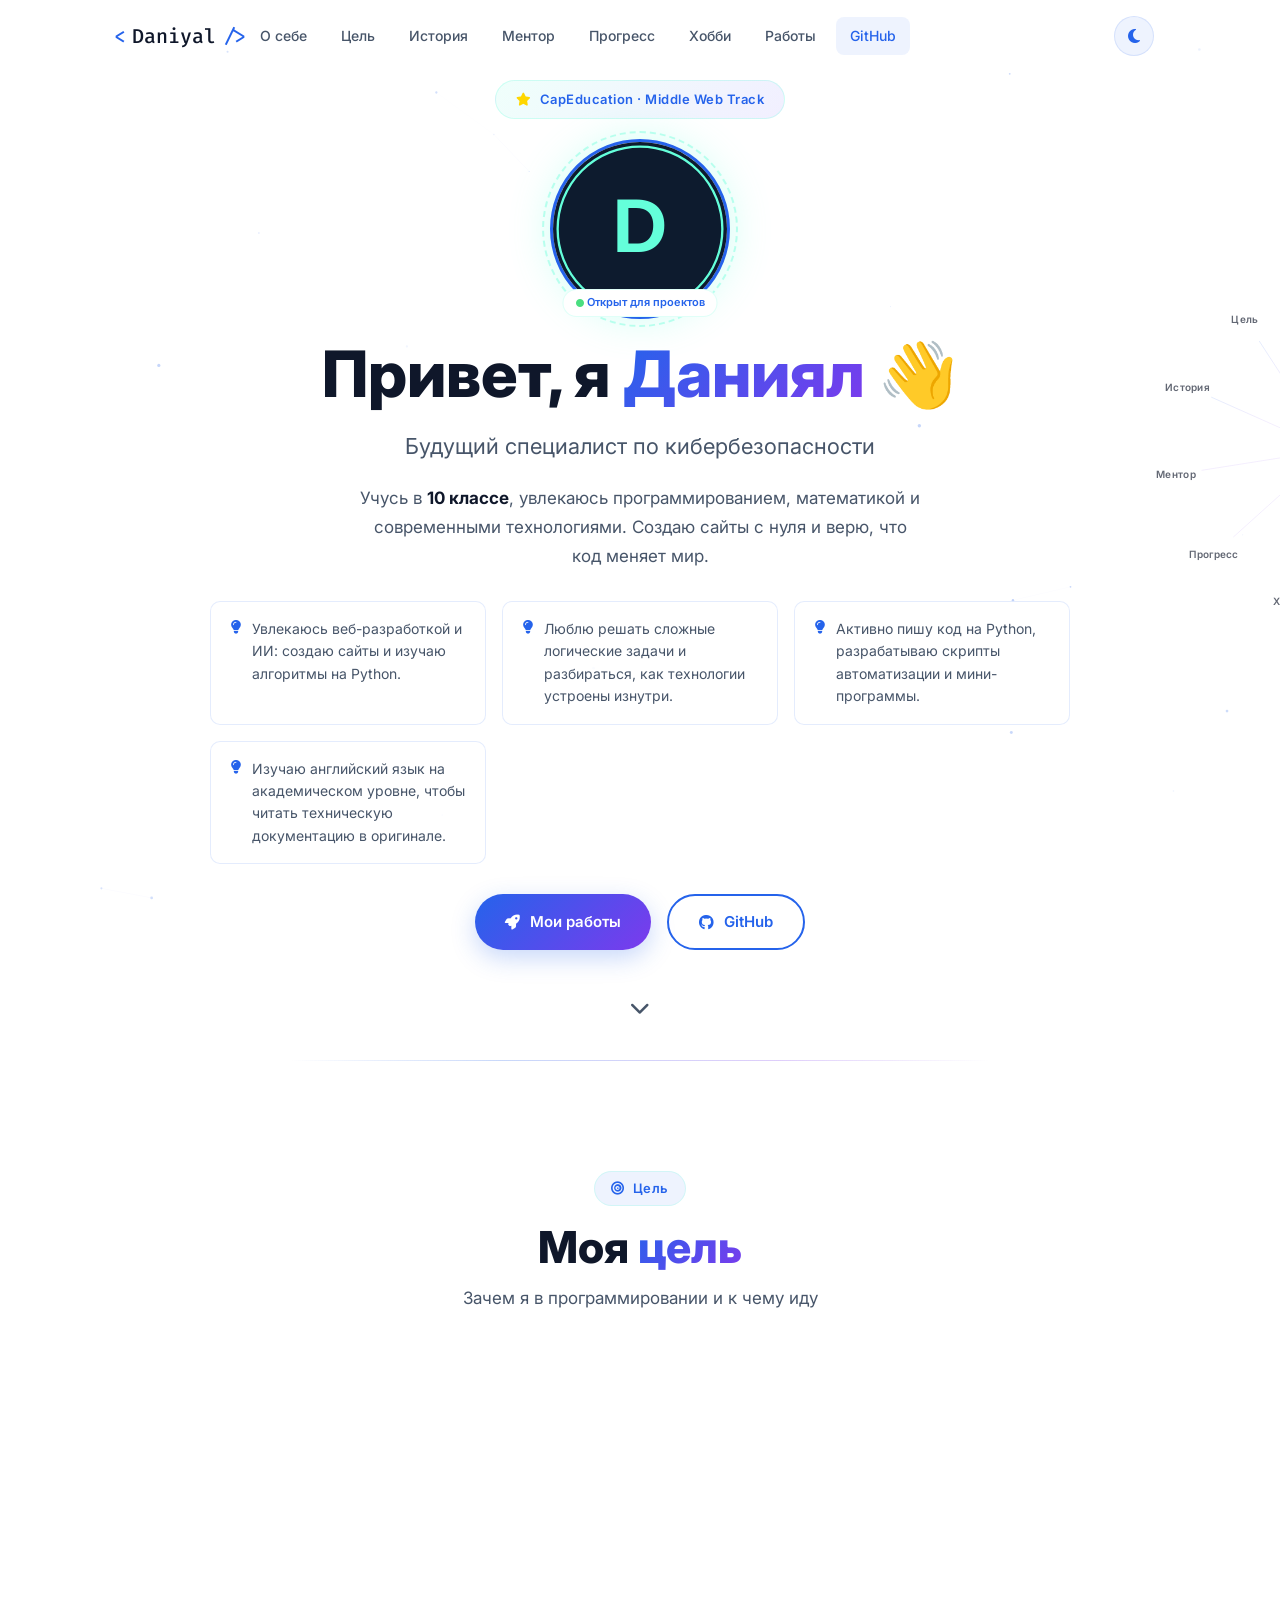
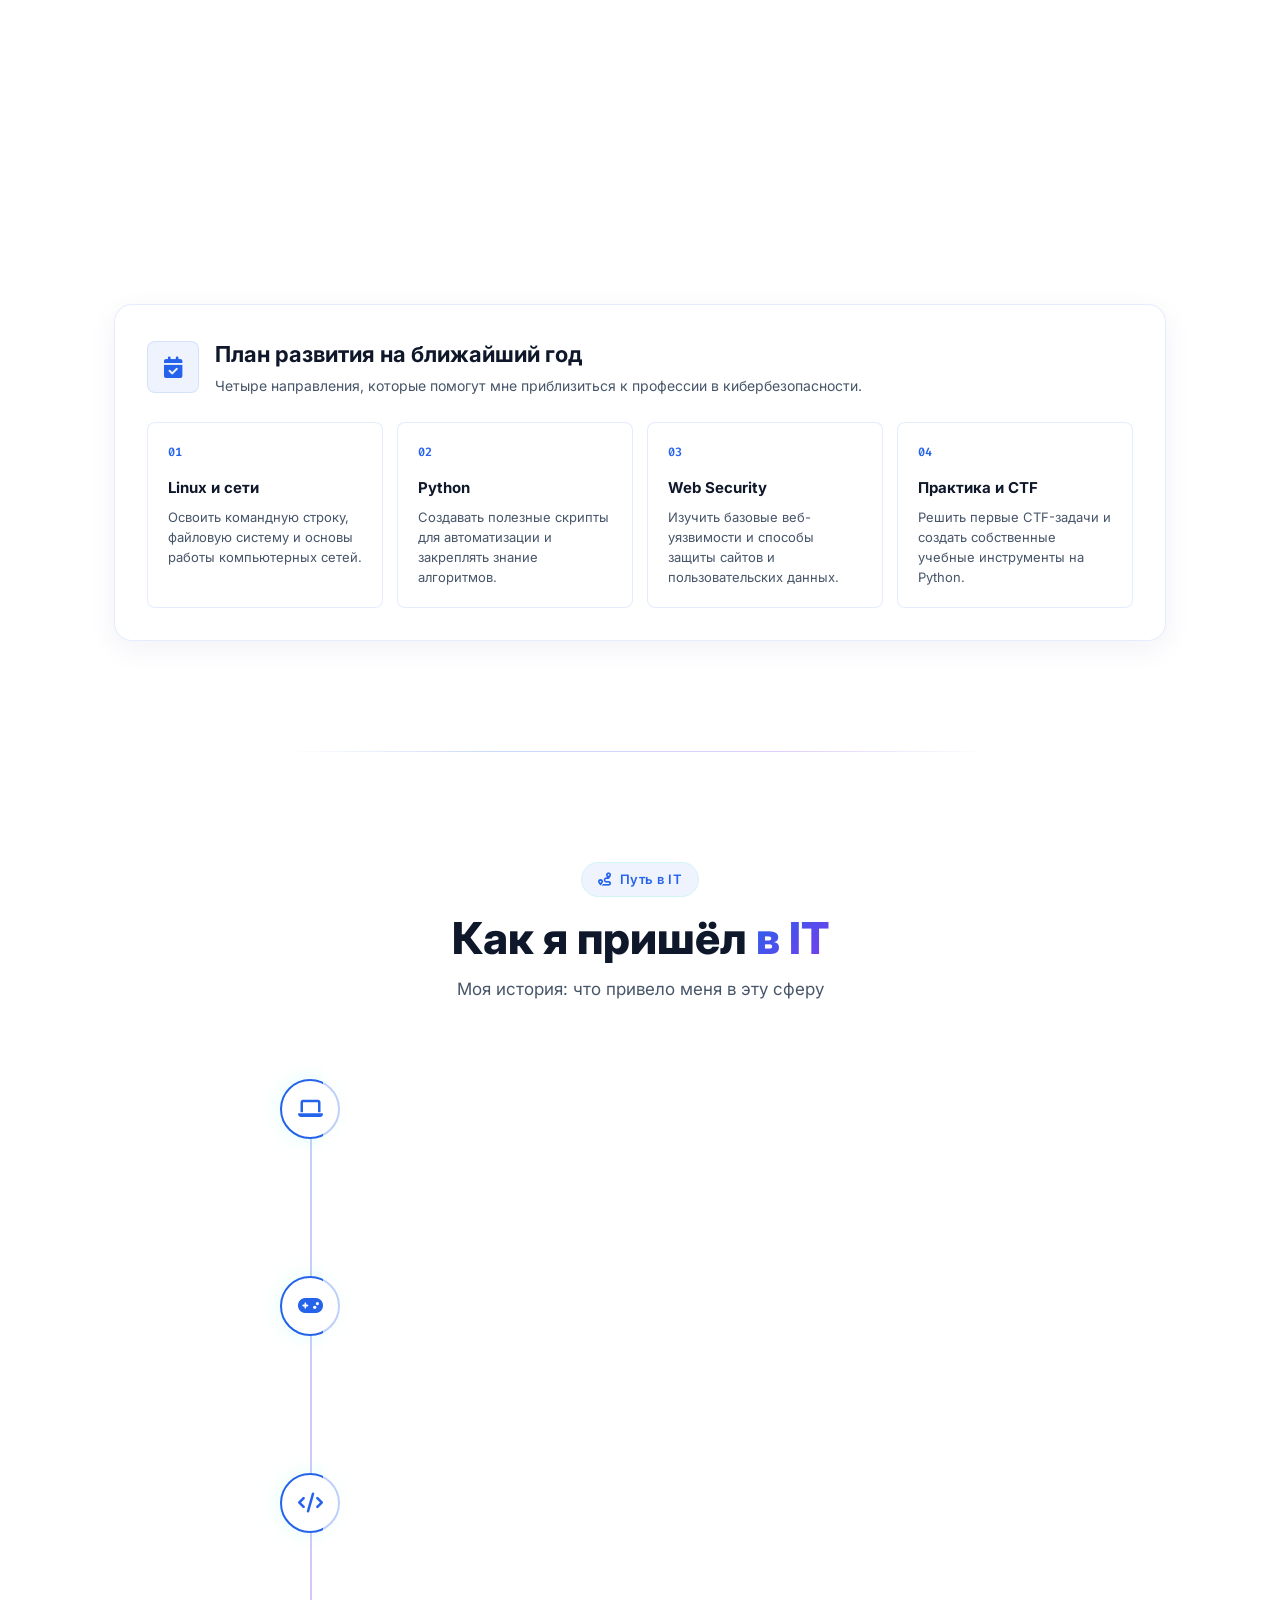
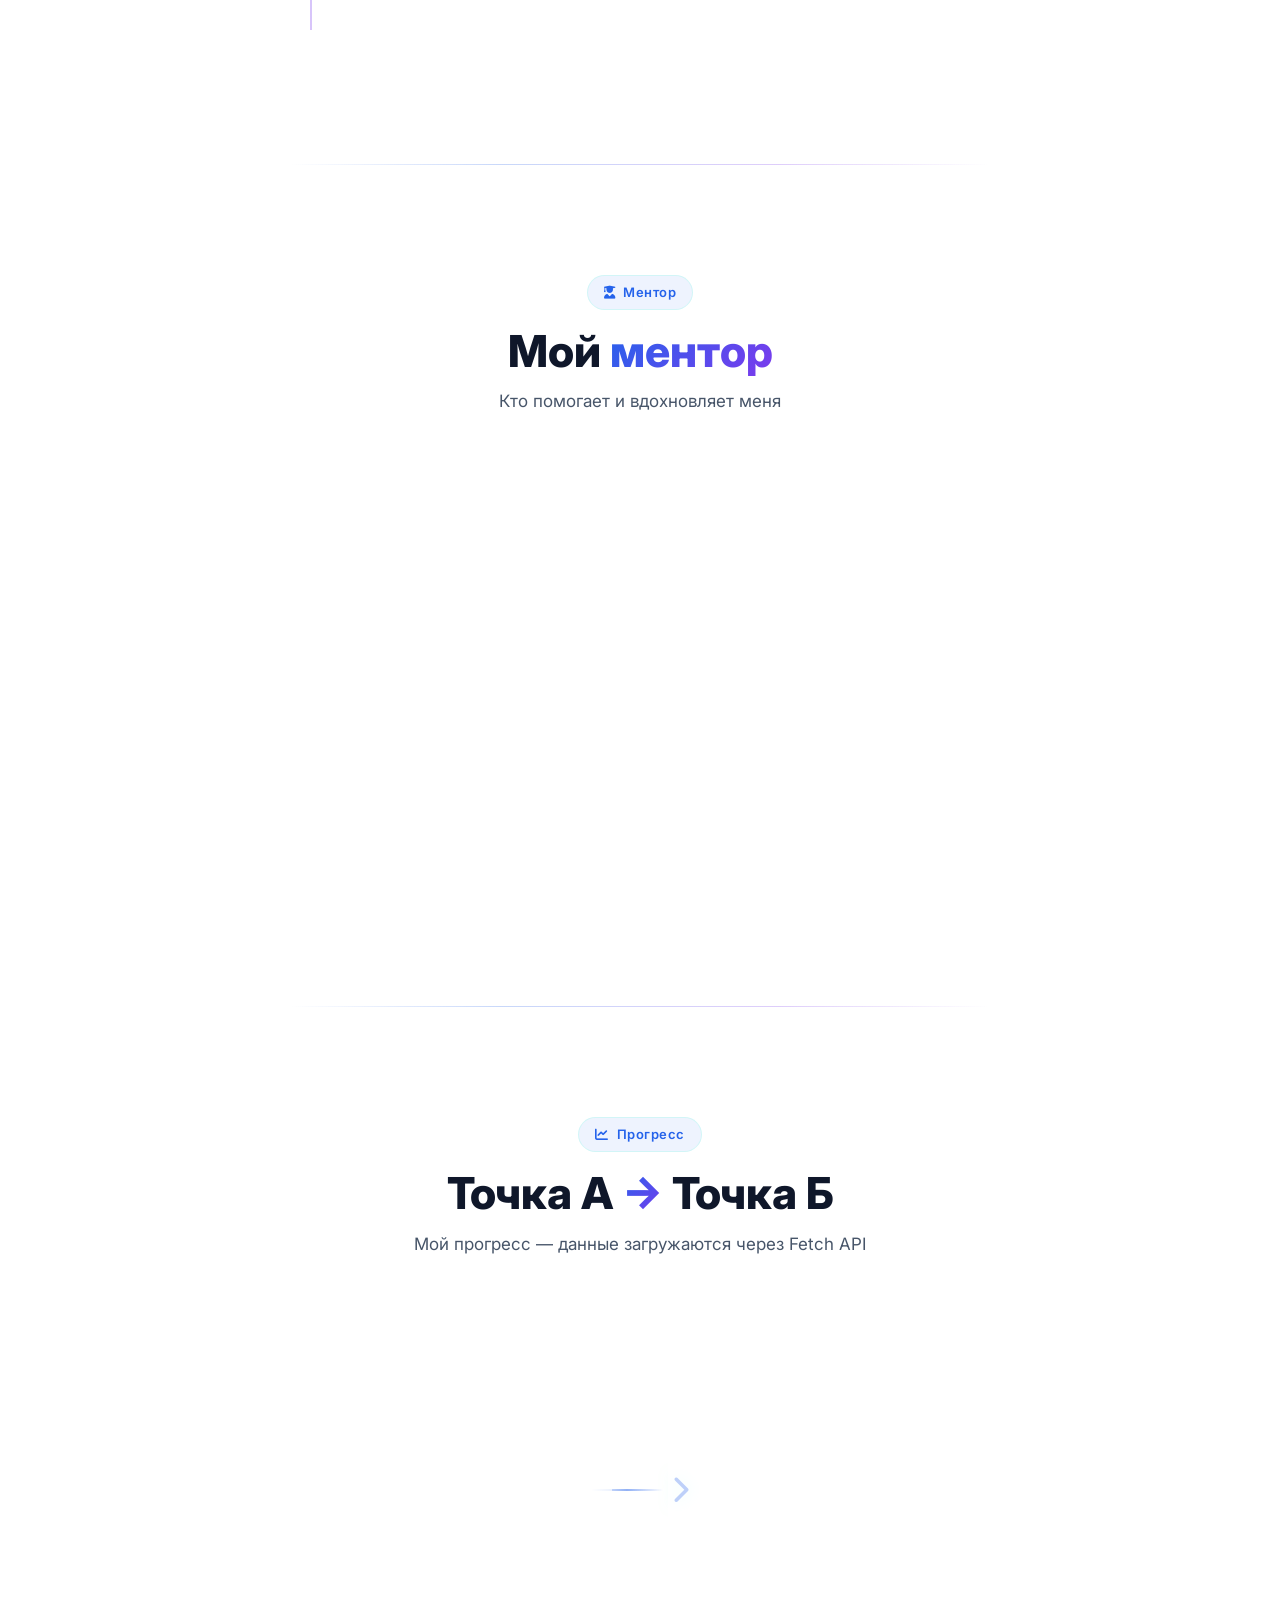
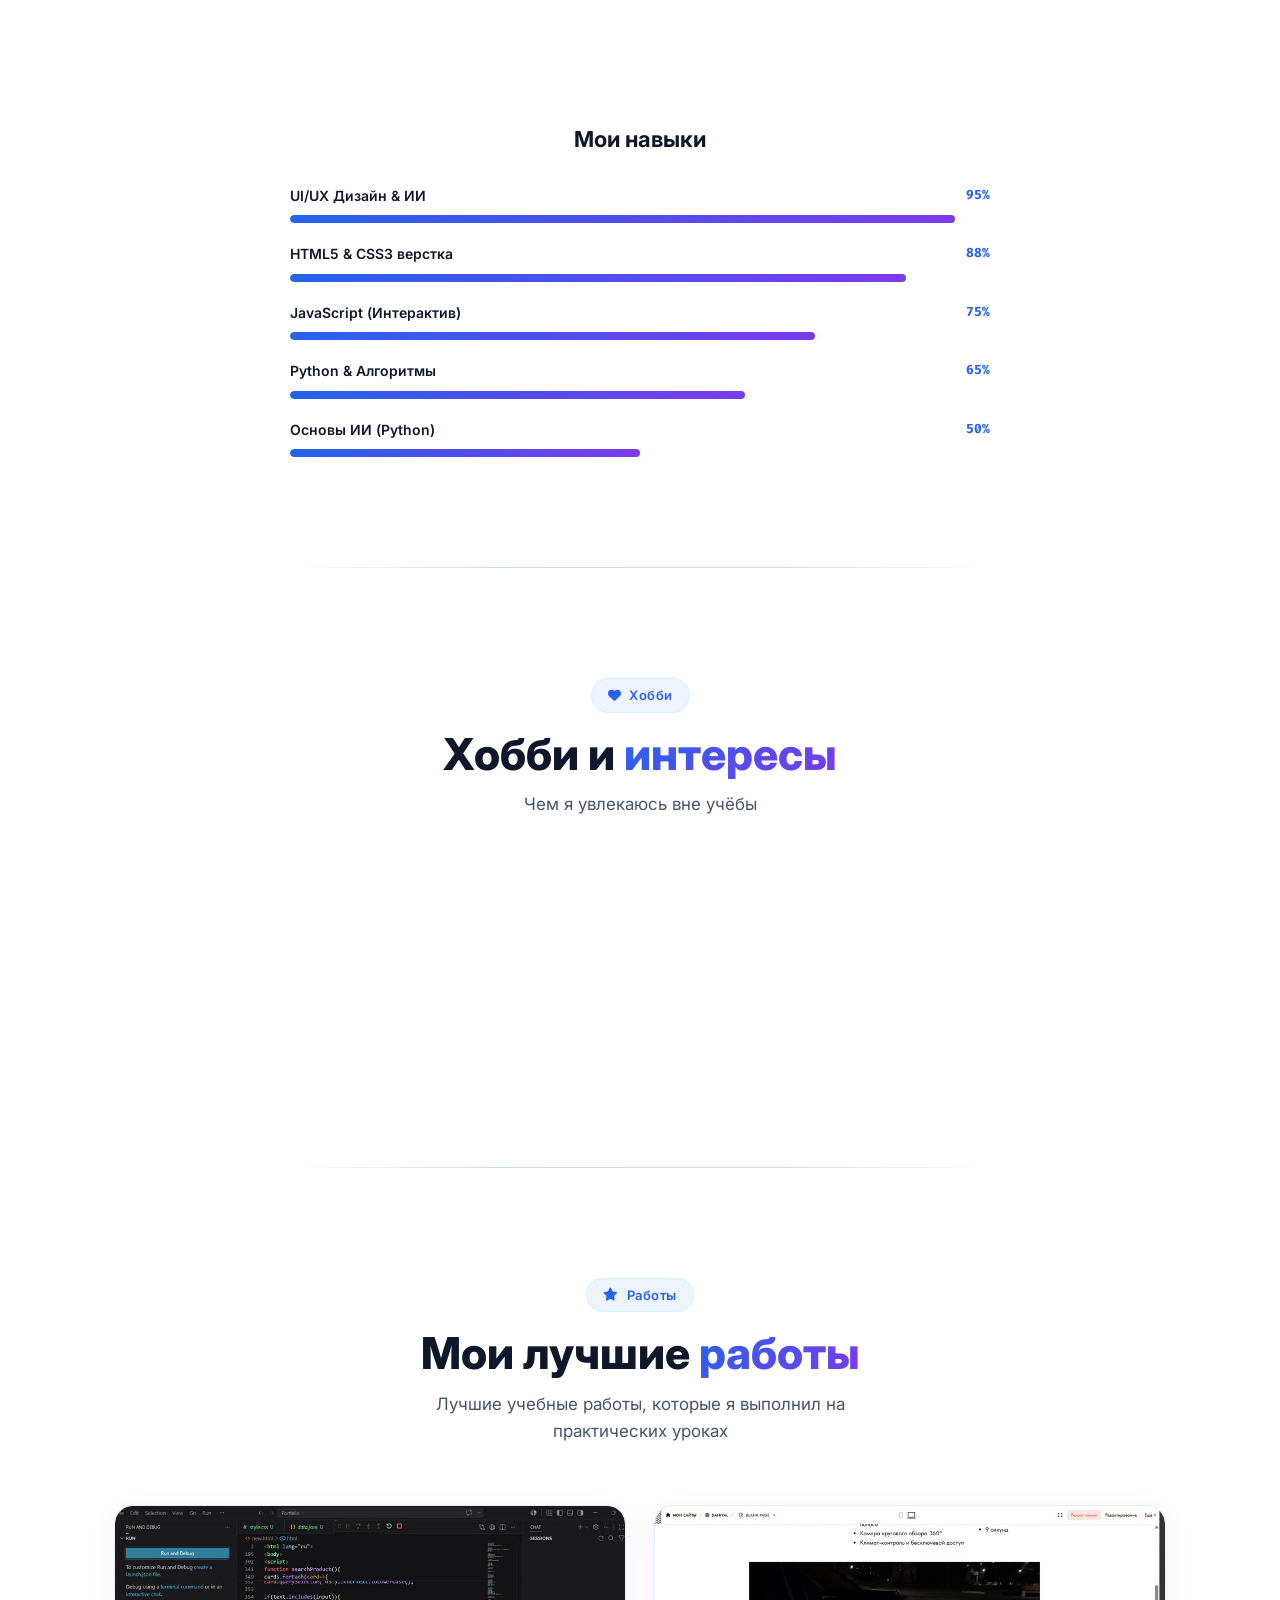
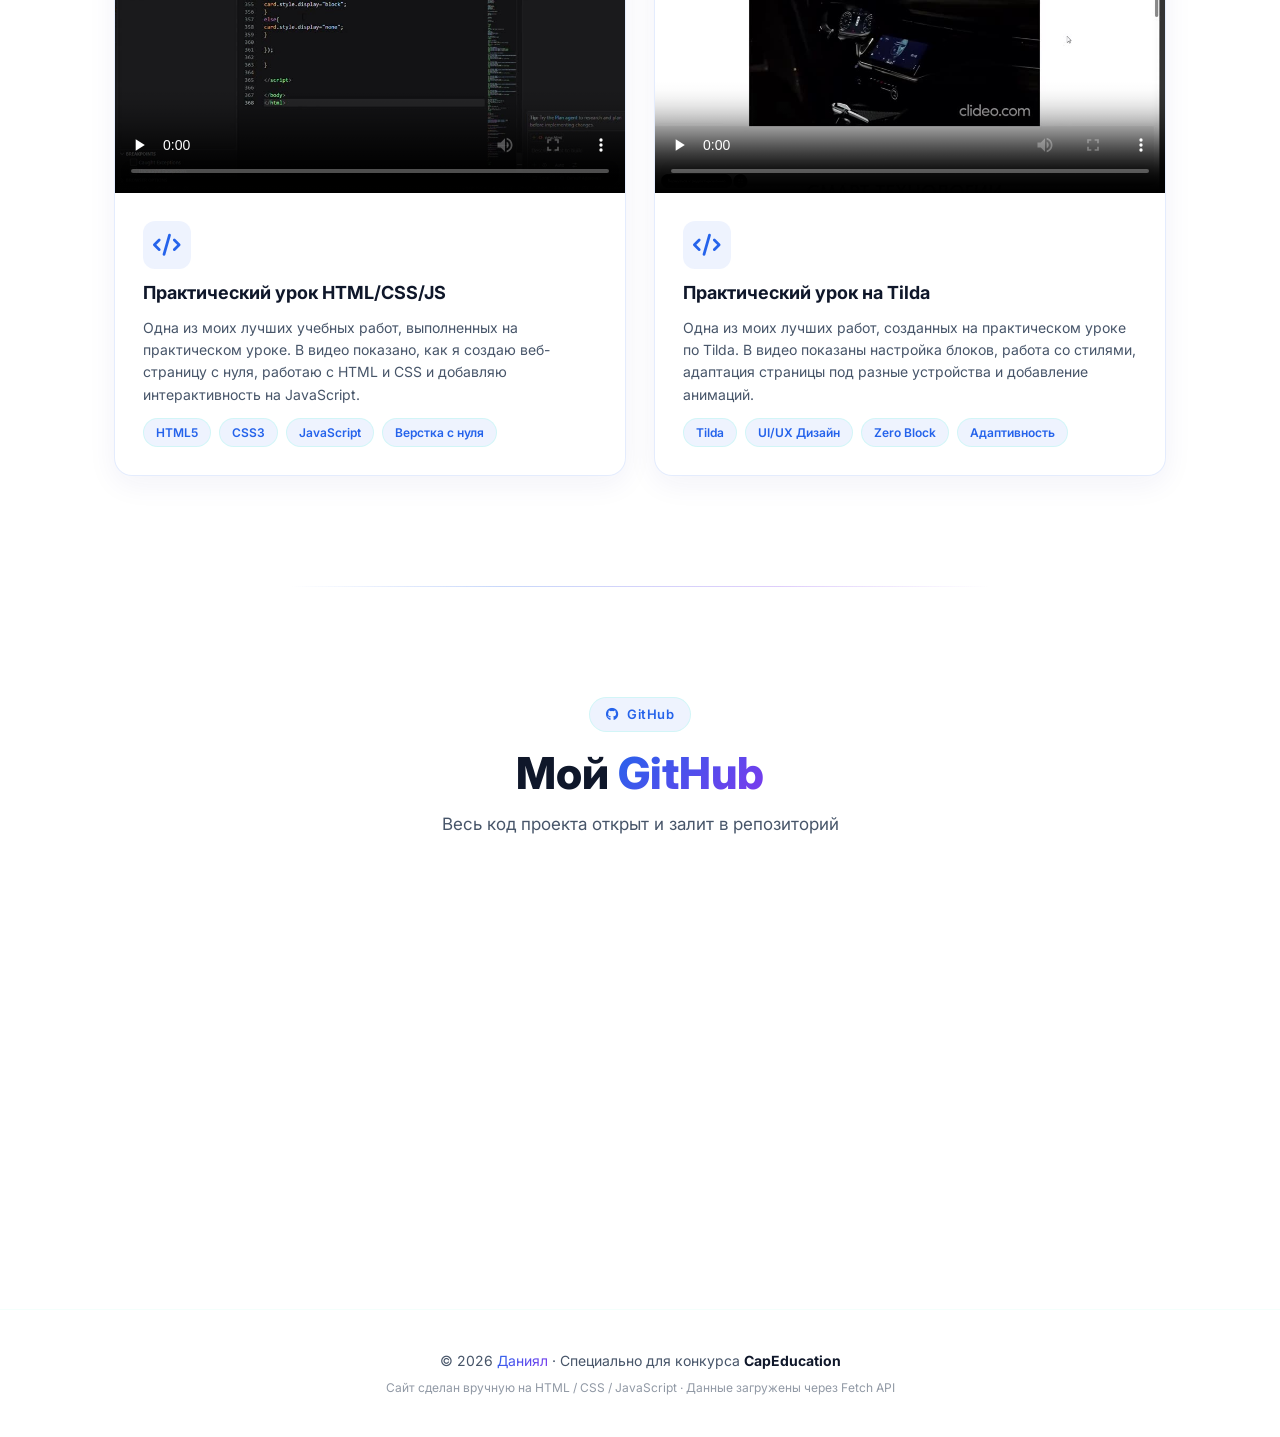
==== commit 48c1c756: "Menu optimization: reduced semicircle size, added Intersection Observer for smooth tracking" ====
--- a/index.html
+++ b/index.html
@@ -61,7 +61,7 @@
   <aside class="arc-nav" id="arc-nav" aria-label="Боковая навигация портфолио">
     <div class="arc-nav__container">
       <!-- SVG для линий и визуальных эффектов -->
-      <svg class="arc-nav__svg" viewBox="0 0 500 500" aria-hidden="true">
+      <svg class="arc-nav__svg" viewBox="0 0 280 280" aria-hidden="true">
         <defs>
           <linearGradient id="arc-glow-grad" x1="0%" y1="0%" x2="100%" y2="100%">
             <stop offset="0%" stop-color="var(--primary)" stop-opacity="1" />
@@ -69,7 +69,7 @@
             <stop offset="100%" stop-color="var(--primary)" stop-opacity="0.4" />
           </linearGradient>
           <filter id="arc-glow" x="-50%" y="-50%" width="200%" height="200%">
-            <feGaussianBlur stdDeviation="2" result="coloredBlur" />
+            <feGaussianBlur stdDeviation="1.5" result="coloredBlur" />
             <feMerge>
               <feMergeNode in="coloredBlur" />
               <feMergeNode in="SourceGraphic" />
@@ -78,7 +78,7 @@
         </defs>
         <!-- Основная дуга полукруга -->
         <g class="arc-nav__arcs" filter="url(#arc-glow)">
-          <path class="arc-nav__arc arc-nav__arc--main" d="M 250 10 A 240 240 0 0 1 250 490" />
+          <path class="arc-nav__arc arc-nav__arc--main" d="M 140 10 A 130 130 0 0 1 140 270" />
         </g>
         <!-- Линии от центра к элементам -->
         <g class="arc-nav__radials" id="arc-nav-radials"></g>
--- a/style.css
+++ b/style.css
@@ -640,13 +640,13 @@
    ═══════════════════════════════════════════════════════════════ */
 
 .arc-nav {
-  --arc-size: 520px;
-  --arc-radius: 240px;
-  --core-size: 50px;
-  --core-offset: 12px;
+  --arc-size: 280px;
+  --arc-radius: 140px;
+  --core-size: 40px;
+  --core-offset: 8px;
   
   position: fixed;
-  right: 0;
+  right: -50px;
   top: 50%;
   z-index: 1200;
   
@@ -686,29 +686,29 @@
   fill: none;
   stroke: url(#arc-glow-grad);
   stroke-linecap: round;
-  stroke-width: 2;
-  opacity: 0.8;
-  filter: drop-shadow(0 0 6px color-mix(in srgb, var(--primary) 50%, transparent));
+  stroke-width: 1.2;
+  opacity: 0.5;
+  filter: drop-shadow(0 0 4px color-mix(in srgb, var(--primary) 40%, transparent));
   animation: arc-flow 8s linear infinite;
 }
 
 .arc-nav__arc--main {
-  stroke-width: 2.5;
-  opacity: 0.9;
+  stroke-width: 1.5;
+  opacity: 0.6;
 }
 
 /* Радиальные линии от центра к элементам */
 .arc-nav__radials line {
   stroke: url(#arc-glow-grad);
-  stroke-width: 1;
-  opacity: 0.3;
-  transition: opacity 0.3s ease, stroke-width 0.3s ease;
+  stroke-width: 0.6;
+  opacity: 0.2;
+  transition: opacity 0.4s ease, stroke-width 0.4s ease;
 }
 
 .arc-nav__radials line.is-active {
-  opacity: 0.8;
-  stroke-width: 2;
-  filter: drop-shadow(0 0 8px var(--route-color, var(--primary)));
+  opacity: 0.7;
+  stroke-width: 1.2;
+  filter: drop-shadow(0 0 6px var(--route-color, var(--primary)));
 }
 
 /* Центральная кнопка шестеренка */
@@ -815,7 +815,7 @@
 
 /* Кнопка элемента */
 .arc-nav__button {
-  --button-radius: 28px;
+  --button-radius: 22px;
   
   position: absolute;
   left: 0;
@@ -829,13 +829,13 @@
   place-items: center;
   
   background: color-mix(in srgb, var(--route-color) 12%, var(--glass-b));
-  border: 1.2px solid color-mix(in srgb, var(--route-color) 40%, transparent);
+  border: 1px solid color-mix(in srgb, var(--route-color) 40%, transparent);
   
   color: var(--route-color);
-  font-size: 14px;
+  font-size: 12px;
   
   box-shadow:
-    0 2px 12px rgba(0, 0, 0, 0.1),
+    0 2px 10px rgba(0, 0, 0, 0.08),
     inset 0 1px 0 rgba(255, 255, 255, 0.15);
   
   transform:
@@ -862,20 +862,19 @@
   top: 0;
   
   white-space: nowrap;
-  font-size: 11px;
-  font-weight: 700;
-  letter-spacing: 0.04em;
-  text-transform: uppercase;
-  
-  color: color-mix(in srgb, var(--text) 70%, transparent);
+  font-size: 10px;
+  font-weight: 600;
+  letter-spacing: 0.03em;
+  
+  color: color-mix(in srgb, var(--text) 65%, transparent);
   
   transform:
     translate(-50%, -50%)
     rotate(var(--angle))
-    translateX(calc(var(--arc-radius) + 24px))
+    translateX(calc(var(--arc-radius) + 16px))
     rotate(calc(-1 * var(--angle)));
   
-  transition: color 0.3s ease;
+  transition: color 0.4s ease;
 }
 
 /* HOVER state */
@@ -1762,67 +1761,67 @@
 
 @media (max-width: 1280px) {
   .arc-nav {
-    --arc-size: 480px;
-    --arc-radius: 220px;
+    --arc-size: 280px;
+    --arc-radius: 140px;
   }
 }
 
 @media (max-width: 1024px) {
   .arc-nav {
-    --arc-size: 400px;
-    --arc-radius: 180px;
-    --core-size: 44px;
+    --arc-size: 250px;
+    --arc-radius: 125px;
+    --core-size: 36px;
   }
 
   .arc-nav__button {
-    --button-radius: 24px;
-    font-size: 13px;
+    --button-radius: 20px;
+    font-size: 11px;
   }
 
   .arc-nav__label {
-    font-size: 10px;
+    font-size: 9px;
     transform:
       translate(-50%, -50%)
       rotate(var(--angle))
-      translateX(calc(var(--arc-radius) + 20px))
+      translateX(calc(var(--arc-radius) + 14px))
       rotate(calc(-1 * var(--angle)));
   }
 }
 
 @media (max-width: 768px) {
   .arc-nav {
-    --arc-size: 360px;
-    --arc-radius: 160px;
-    --core-size: 40px;
-    opacity: 0.85;
+    --arc-size: 220px;
+    --arc-radius: 110px;
+    --core-size: 32px;
+    opacity: 0.9;
   }
 
   .arc-nav__core i {
-    font-size: 16px;
+    font-size: 14px;
   }
 
   .arc-nav__button {
-    --button-radius: 22px;
-    font-size: 12px;
+    --button-radius: 18px;
+    font-size: 10px;
   }
 
   .arc-nav__label {
-    font-size: 9px;
+    font-size: 8px;
     letter-spacing: 0;
     transform:
       translate(-50%, -50%)
       rotate(var(--angle))
-      translateX(calc(var(--arc-radius) + 18px))
+      translateX(calc(var(--arc-radius) + 12px))
       rotate(calc(-1 * var(--angle)));
   }
 
   .arc-nav__link:hover .arc-nav__button,
   .arc-nav__link:focus-visible .arc-nav__button {
-    --shift: 12px;
+    --shift: 10px;
     transform:
       translate(-50%, -50%)
       rotate(var(--angle))
-      translateX(calc(var(--arc-radius) - 12px))
+      translateX(calc(var(--arc-radius) - 10px))
       rotate(calc(-1 * var(--angle)))
       scale(1.08);
   }
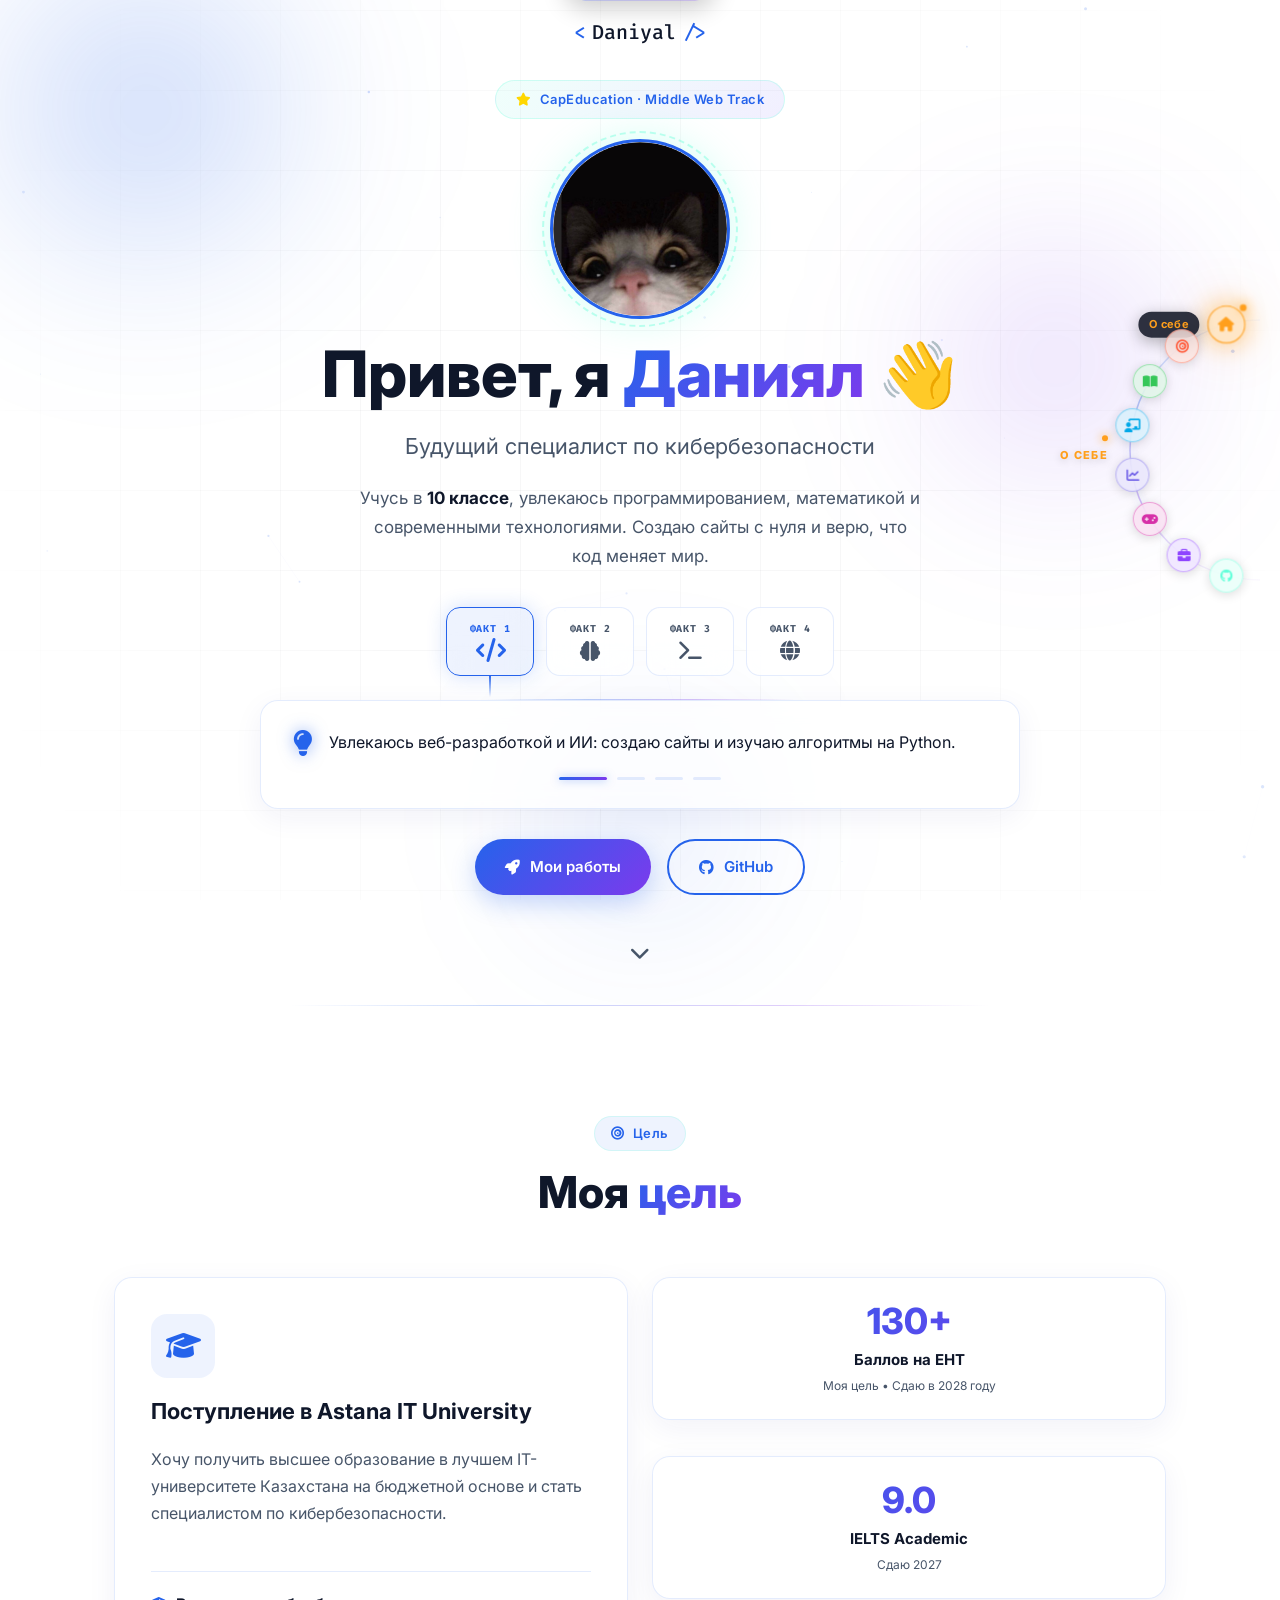
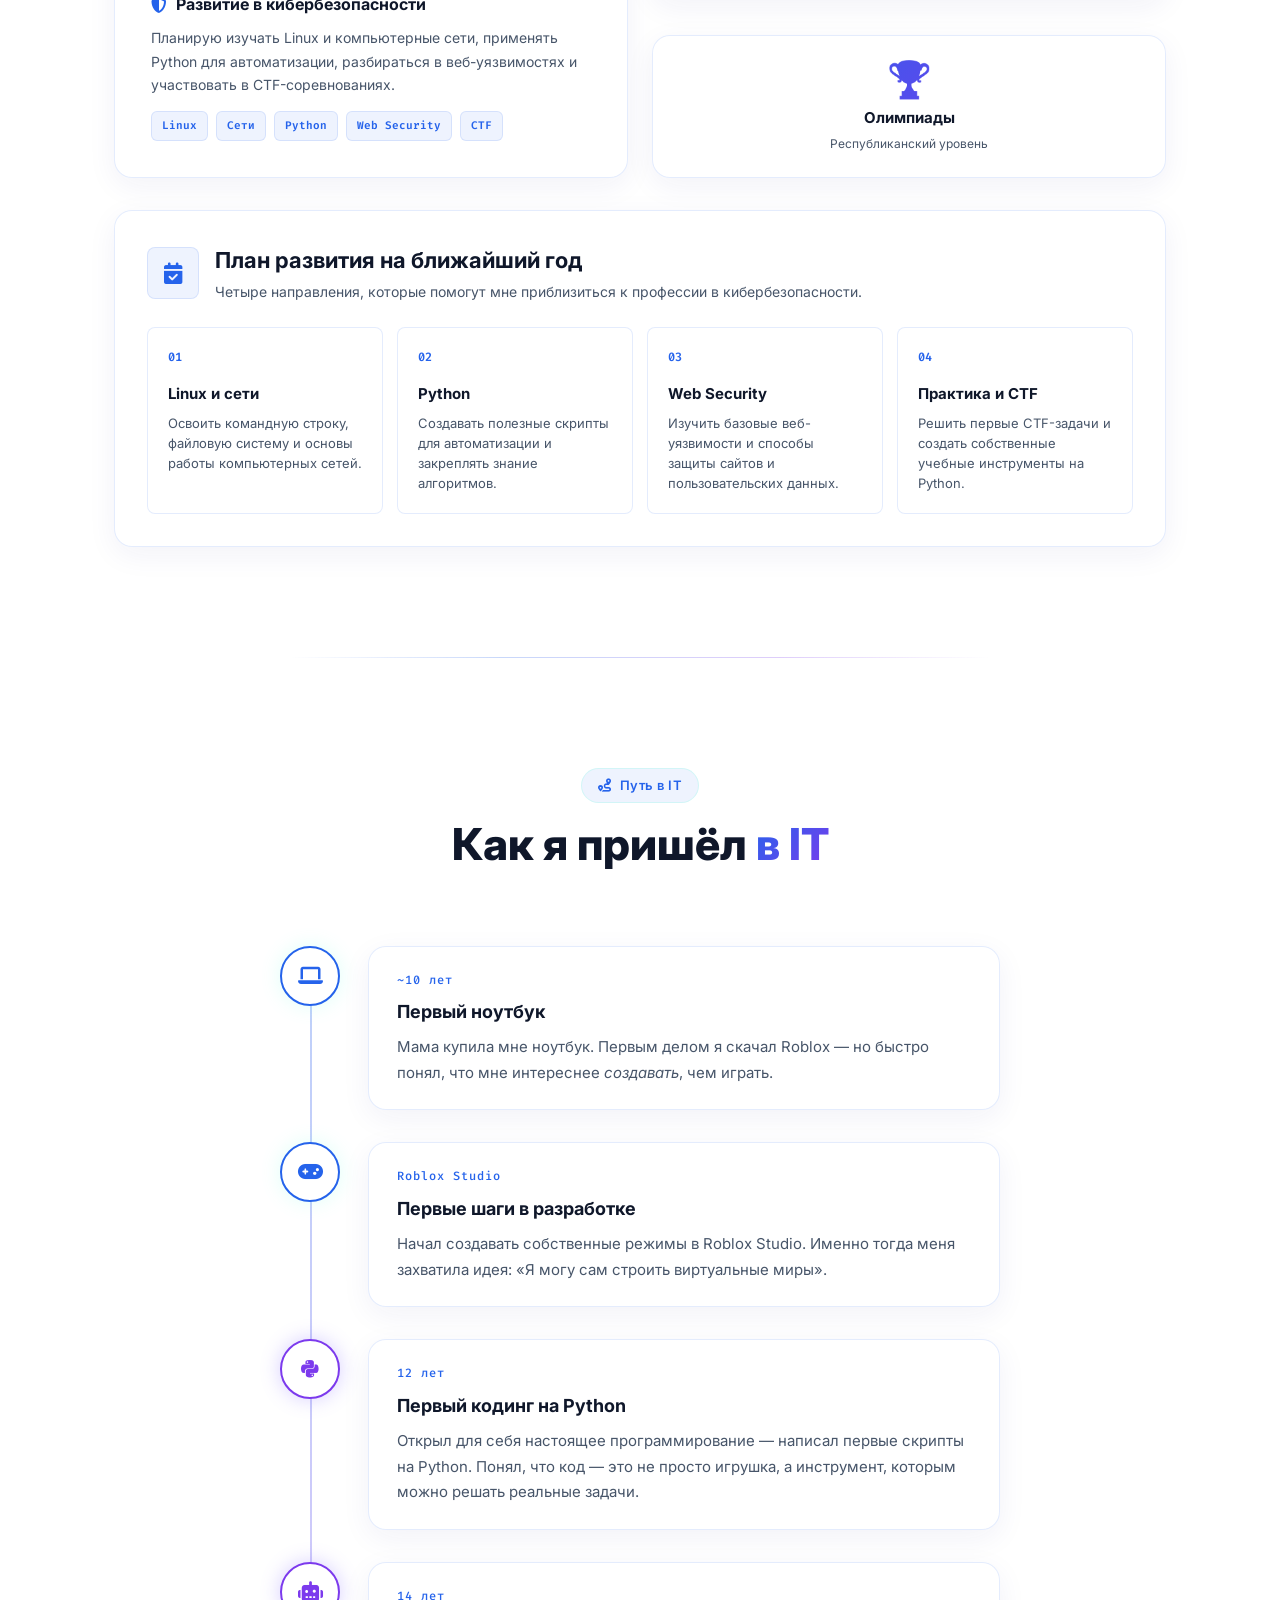
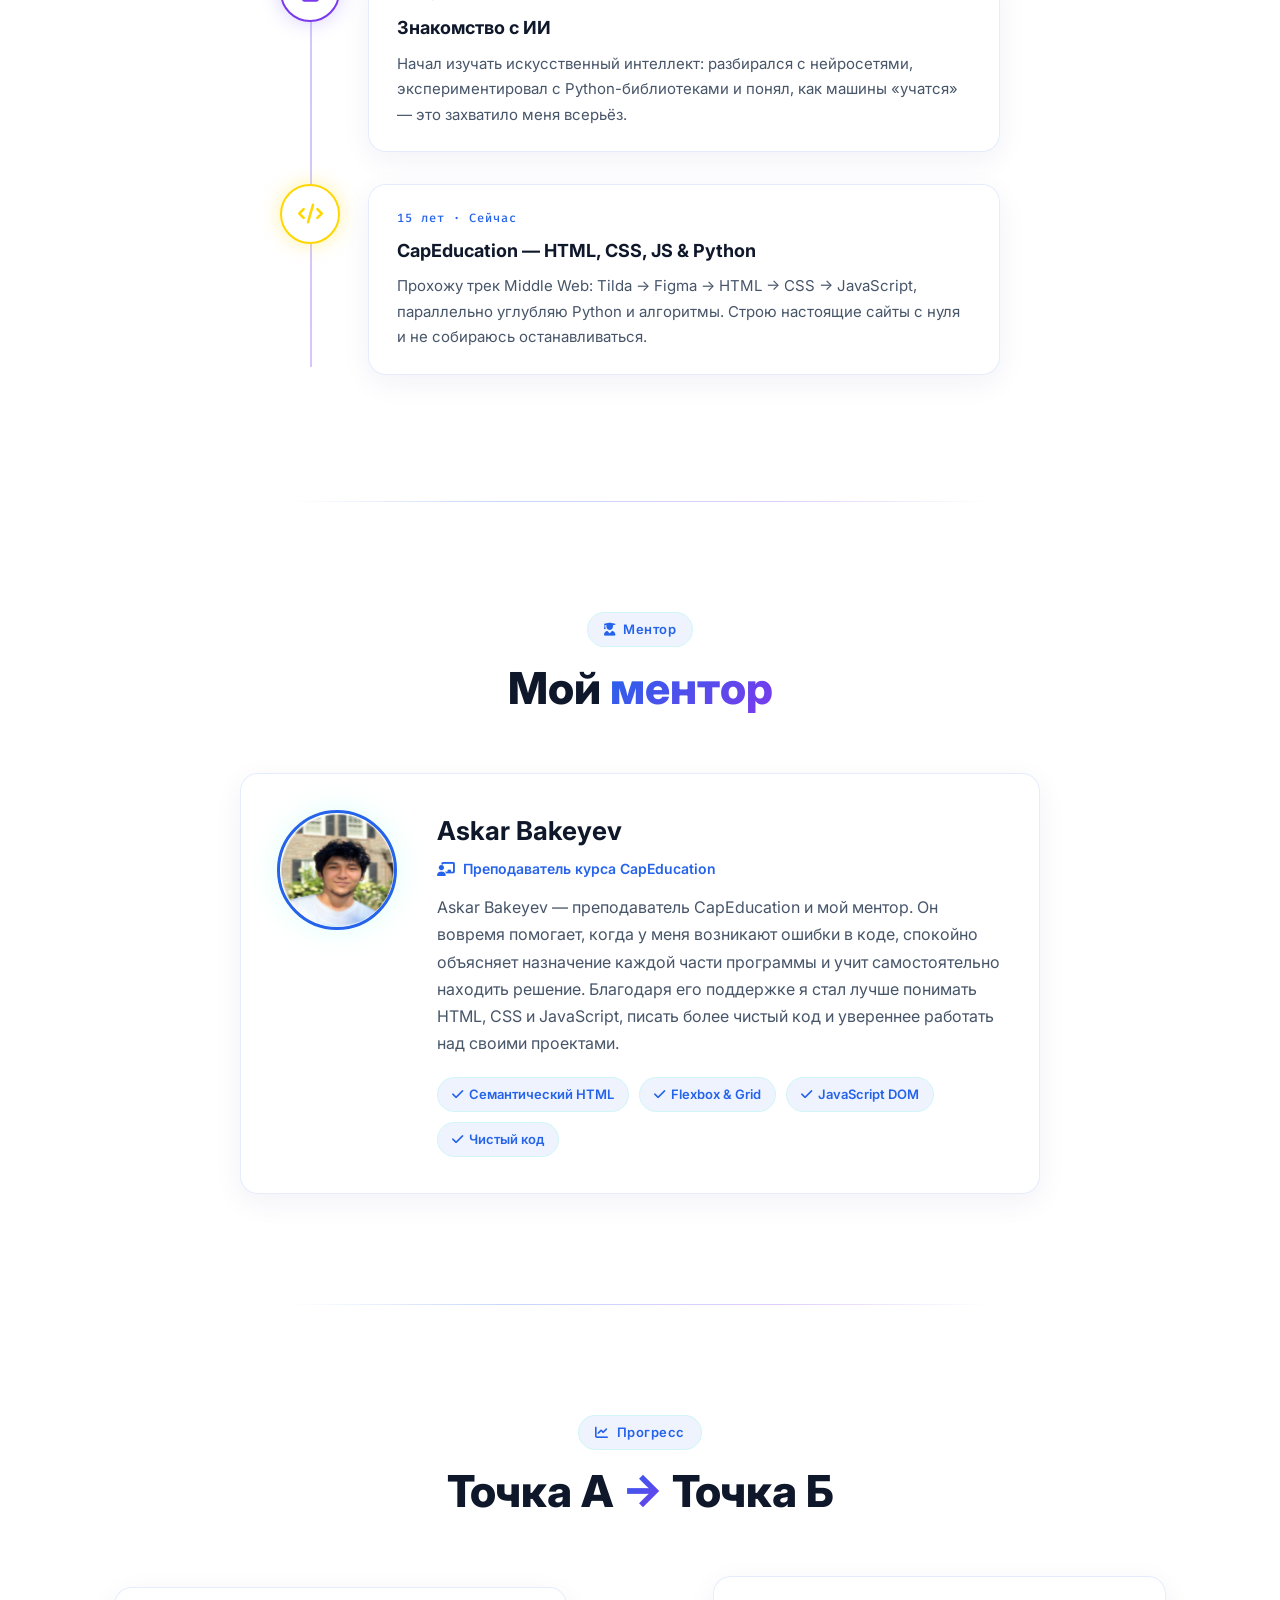
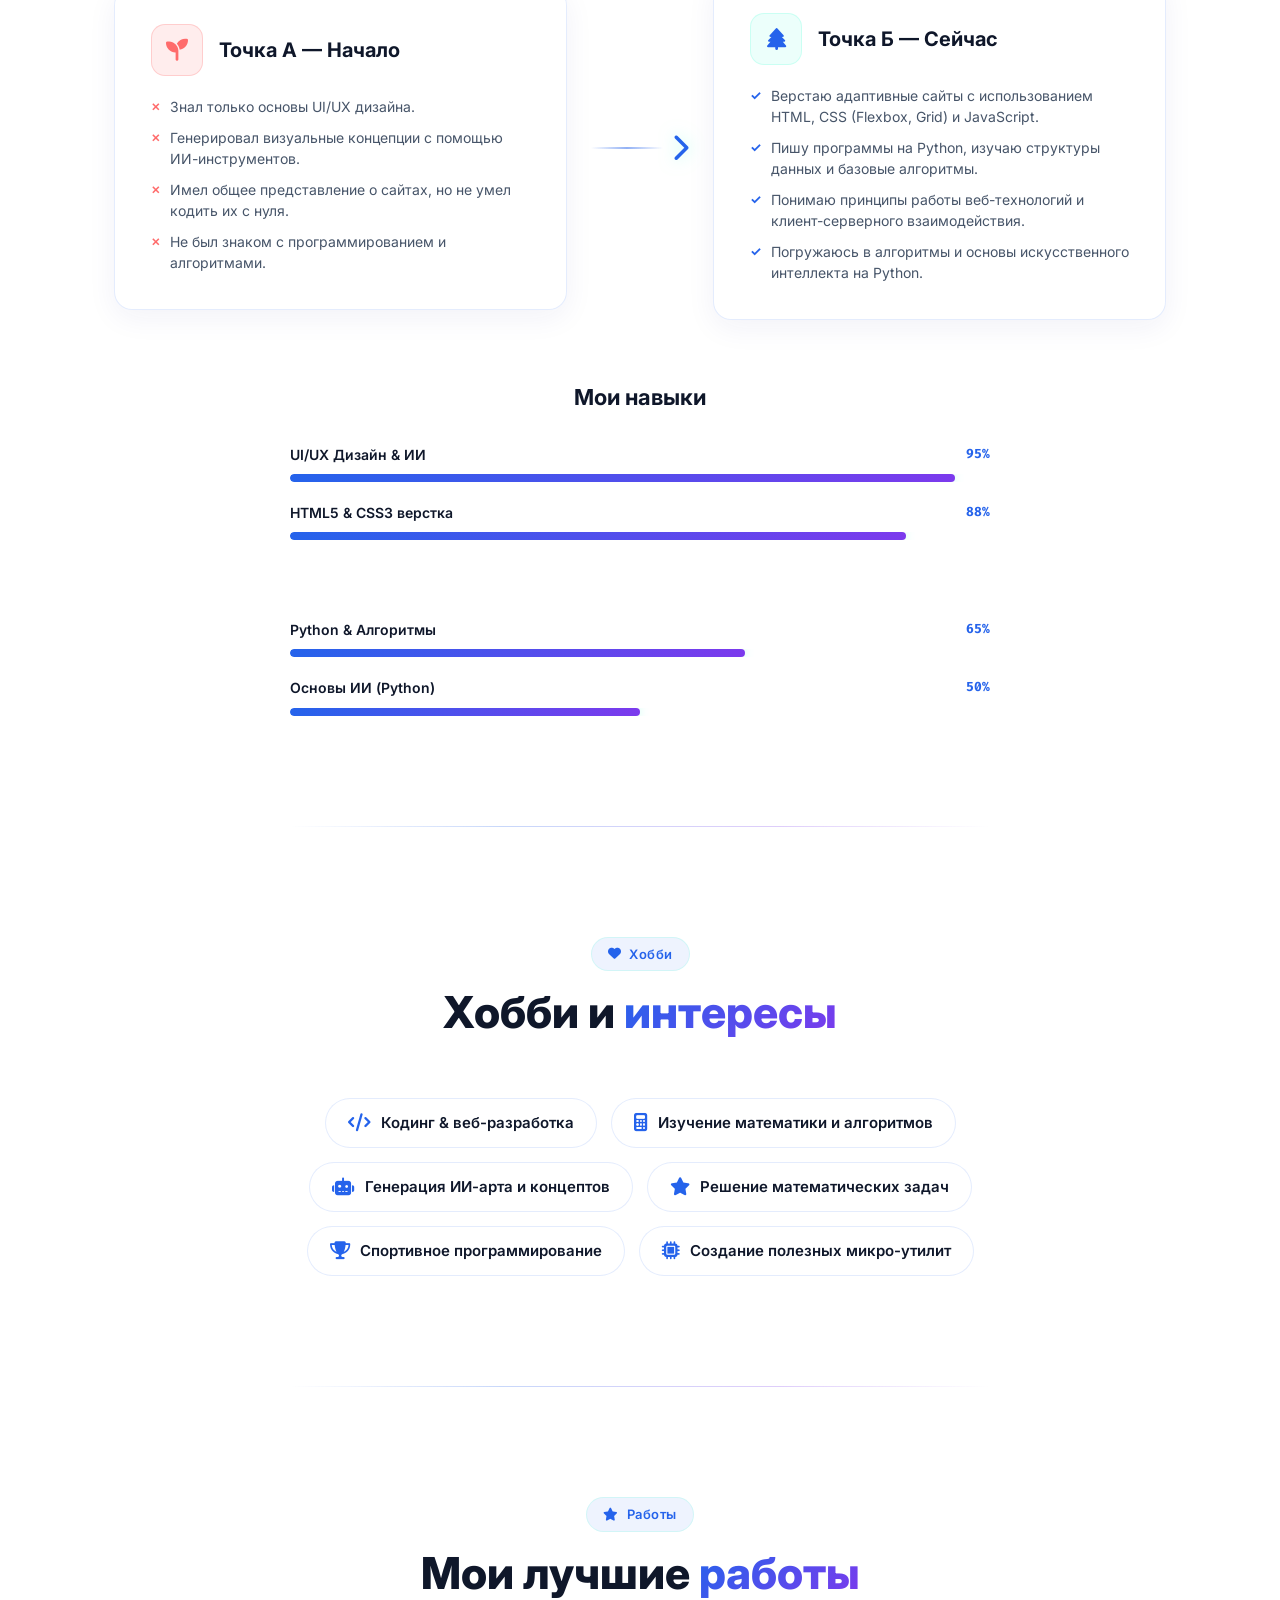
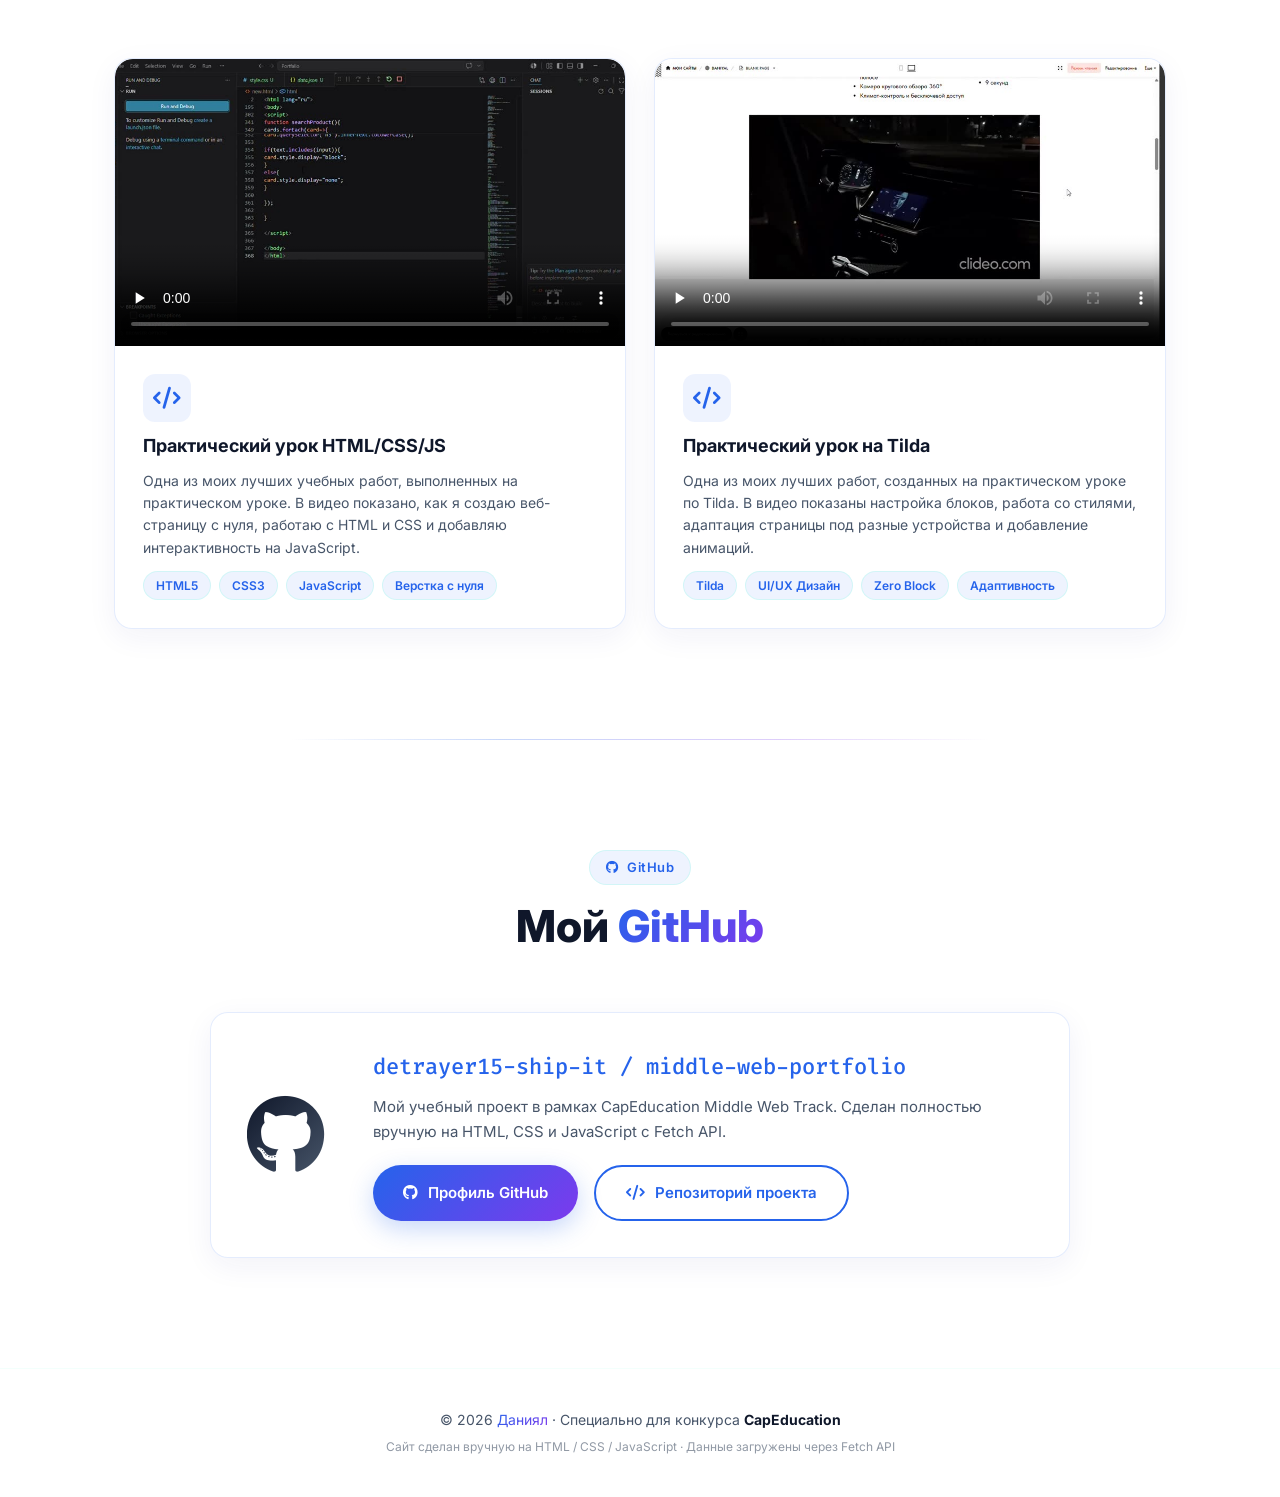
==== commit ff6f6437: "Refactor: center logo, remove header navigation, remove section subtitles, add floating theme toggle" ====
--- a/index.html
+++ b/index.html
@@ -5,15 +5,26 @@
   <meta charset="UTF-8">
   <meta name="viewport" content="width=device-width, initial-scale=1.0">
   <meta name="description"
-    content="Портфолио Даниял — будущего разработчика из Казахстана. Обо мне, мой путь в IT, проекты и GitHub.">
+    content="Портфолио Даниял — будущего веб-разработчика и специалиста по кибербезопасности из Казахстана.">
   <title>Даниял | Портфолио Middle Web</title>
   <link rel="icon" type="image/svg+xml" href="assets/images/favicon.svg">
+
+  <!-- OG / Social Sharing -->
+  <meta property="og:type"        content="website">
+  <meta property="og:title"       content="Даниял | Портфолио Middle Web">
+  <meta property="og:description" content="Будущий специалист по кибербезопасности. Учусь в 10 классе, строю сайты с нуля.">
+  <meta property="og:url"         content="https://detrayer15-ship-it.github.io/middle-web-portfolio/">
+  <meta property="og:image"       content="https://detrayer15-ship-it.github.io/middle-web-portfolio/assets/images/og-preview.png">
+  <meta name="twitter:card"       content="summary_large_image">
+  <meta name="twitter:title"      content="Даниял | Портфолио Middle Web">
+  <meta name="twitter:description" content="Будущий специалист по кибербезопасности из Казахстана.">
+  <meta name="theme-color"        content="#64ffda">
 
   <!-- Google Fonts -->
   <link rel="preconnect" href="https://fonts.googleapis.com">
   <link rel="preconnect" href="https://fonts.gstatic.com" crossorigin>
   <link
-    href="https://fonts.googleapis.com/css2?family=Inter:wght@300;400;500;600;700;800&family=Fira+Code:wght@400;500&display=swap"
+    href="https://fonts.googleapis.com/css2?family=Inter:wght@300;400;500;600;700;800&family=Outfit:wght@400;600;700;800&family=Fira+Code:wght@400;500&display=swap"
     rel="stylesheet">
 
   <!-- Font Awesome -->
@@ -24,6 +35,27 @@
 </head>
 
 <body>
+
+  <!-- ═══ SPLASH SCREEN ═══ -->
+  <div class="splash" id="splash" aria-hidden="true">
+    <div class="splash__inner">
+      <div class="splash__logo">
+        <span class="splash__bracket">&lt;</span>
+        <span class="splash__name">Daniyal</span>
+        <span class="splash__bracket">/&gt;</span>
+      </div>
+      <div class="splash__bar-wrap">
+        <div class="splash__bar" id="splash-bar"></div>
+      </div>
+      <p class="splash__hint">Загрузка портфолио...</p>
+    </div>
+  </div>
+
+  <!-- Pull-to-top indicator (mobile) -->
+  <div class="pull-top" id="pull-top" aria-hidden="true">
+    <i class="fa-solid fa-angles-up"></i>
+    <span>Потяни вверх</span>
+  </div>
 
   <!-- Particles Background -->
   <canvas id="particles-canvas"></canvas>
@@ -36,118 +68,108 @@
         <span class="logo-name">Daniyal</span>
         <span class="logo-bracket">/&gt;</span>
       </a>
-      <nav aria-label="Основная навигация">
-        <ul class="nav-list" id="nav-list">
-          <li><a href="#about" class="nav-link">О себе</a></li>
-          <li><a href="#goal" class="nav-link">Цель</a></li>
-          <li><a href="#story" class="nav-link">История</a></li>
-          <li><a href="#mentor" class="nav-link">Ментор</a></li>
-          <li><a href="#progress" class="nav-link">Прогресс</a></li>
-          <li><a href="#hobbies" class="nav-link">Хобби</a></li>
-          <li><a href="#projects" class="nav-link">Работы</a></li>
-          <li><a href="#github" class="nav-link">GitHub</a></li>
-        </ul>
-      </nav>
-      <button class="theme-toggle" id="theme-toggle" aria-label="Переключить тему" title="Переключить тему">
-        <i class="fa-solid fa-sun" id="theme-icon"></i>
-      </button>
-      <button class="burger" id="burger" aria-label="Открыть меню" aria-expanded="false" aria-controls="nav-list">
-        <span></span><span></span><span></span>
-      </button>
+
     </div>
   </header>
 
-  <!-- Arc Semicircle Navigation (JARVIS HUD) -->
+  <!-- Arc Semicircle Navigation (Desktop) -->
   <aside class="arc-nav" id="arc-nav" aria-label="Боковая навигация портфолио">
-    <div class="arc-nav__container">
-      <!-- SVG для линий и визуальных эффектов -->
-      <svg class="arc-nav__svg" viewBox="0 0 280 280" aria-hidden="true">
-        <defs>
-          <linearGradient id="arc-glow-grad" x1="0%" y1="0%" x2="100%" y2="100%">
-            <stop offset="0%" stop-color="var(--primary)" stop-opacity="1" />
-            <stop offset="50%" stop-color="var(--secondary)" stop-opacity="0.7" />
-            <stop offset="100%" stop-color="var(--primary)" stop-opacity="0.4" />
-          </linearGradient>
-          <filter id="arc-glow" x="-50%" y="-50%" width="200%" height="200%">
-            <feGaussianBlur stdDeviation="1.5" result="coloredBlur" />
-            <feMerge>
-              <feMergeNode in="coloredBlur" />
-              <feMergeNode in="SourceGraphic" />
-            </feMerge>
-          </filter>
-        </defs>
-        <!-- Основная дуга полукруга -->
-        <g class="arc-nav__arcs" filter="url(#arc-glow)">
-          <path class="arc-nav__arc arc-nav__arc--main" d="M 140 10 A 130 130 0 0 1 140 270" />
-        </g>
-        <!-- Линии от центра к элементам -->
-        <g class="arc-nav__radials" id="arc-nav-radials"></g>
-      </svg>
-
-      <!-- Центральная кнопка шестеренка -->
-      <button class="arc-nav__core" id="arc-nav-core" type="button" aria-label="Система навигации JARVIS">
-        <span class="arc-nav__core-pulse" aria-hidden="true"></span>
-        <i class="fa-solid fa-gear" aria-hidden="true"></i>
-      </button>
-
-      <!-- Меню элементов -->
-      <nav class="arc-nav__menu" aria-label="Разделы сайта">
-        <a class="arc-nav__link" href="#about" style="--angle:270deg; --route-color:#ff9f1c;">
-          <span class="arc-nav__button">
-            <i class="fa-solid fa-house" aria-hidden="true"></i>
-          </span>
-          <span class="arc-nav__label">О себе</span>
-        </a>
-        <a class="arc-nav__link" href="#goal" style="--angle:237deg; --route-color:#ff5d3d;">
-          <span class="arc-nav__button">
-            <i class="fa-solid fa-bullseye" aria-hidden="true"></i>
-          </span>
-          <span class="arc-nav__label">Цель</span>
-        </a>
-        <a class="arc-nav__link" href="#story" style="--angle:204deg; --route-color:#35c759;">
-          <span class="arc-nav__button">
-            <i class="fa-solid fa-book-open" aria-hidden="true"></i>
-          </span>
-          <span class="arc-nav__label">История</span>
-        </a>
-        <a class="arc-nav__link" href="#mentor" style="--angle:171deg; --route-color:#00a8e8;">
-          <span class="arc-nav__button">
-            <i class="fa-solid fa-chalkboard-user" aria-hidden="true"></i>
-          </span>
-          <span class="arc-nav__label">Ментор</span>
-        </a>
-        <a class="arc-nav__link" href="#progress" style="--angle:138deg; --route-color:#6c5ce7;">
-          <span class="arc-nav__button">
-            <i class="fa-solid fa-chart-line" aria-hidden="true"></i>
-          </span>
-          <span class="arc-nav__label">Прогресс</span>
-        </a>
-        <a class="arc-nav__link" href="#hobbies" style="--angle:105deg; --route-color:#d630a8;">
-          <span class="arc-nav__button">
-            <i class="fa-solid fa-gamepad" aria-hidden="true"></i>
-          </span>
-          <span class="arc-nav__label">Хобби</span>
-        </a>
-        <a class="arc-nav__link" href="#projects" style="--angle:72deg; --route-color:#8e44ff;">
-          <span class="arc-nav__button">
-            <i class="fa-solid fa-briefcase" aria-hidden="true"></i>
-          </span>
-          <span class="arc-nav__label">Работы</span>
-        </a>
-        <a class="arc-nav__link" href="#github" style="--angle:39deg; --route-color:#64ffda;">
-          <span class="arc-nav__button">
-            <i class="fa-brands fa-github" aria-hidden="true"></i>
-          </span>
-          <span class="arc-nav__label">GitHub</span>
-        </a>
-      </nav>
+    <!-- SVG дуга — полукруг на левой половине -->
+    <!-- viewBox 300x300; circle center at (150,150) radius 130 -->
+    <!-- Arc goes from top (150,20) counterclockwise to bottom (150,280) on left half -->
+    <svg class="arc-nav__svg" viewBox="0 0 300 300" aria-hidden="true">
+      <defs>
+        <linearGradient id="arc-line-grad" x1="0%" y1="0%" x2="0%" y2="100%">
+          <stop offset="0%"   stop-color="var(--primary)"   stop-opacity="0.05"/>
+          <stop offset="30%"  stop-color="var(--primary)"   stop-opacity="0.45"/>
+          <stop offset="70%"  stop-color="var(--secondary)" stop-opacity="0.45"/>
+          <stop offset="100%" stop-color="var(--secondary)" stop-opacity="0.05"/>
+        </linearGradient>
+      </defs>
+      <!-- Left-facing semicircle: from top-center (150,20) → sweep left → to bottom-center (150,280) -->
+      <path class="arc-nav__arc" d="M 150 20 A 130 130 0 0 0 150 280" />
+    </svg>
+
+    <!-- Индикатор активного раздела -->
+    <div class="arc-nav__indicator" id="arc-nav-indicator" aria-live="polite">
+      <span class="arc-nav__indicator-dot"></span>
+      <span class="arc-nav__indicator-text" id="arc-indicator-text">О себе</span>
     </div>
+
+    <!-- Кнопки разделов -->
+    <nav class="arc-nav__menu" aria-label="Разделы сайта">
+      <a class="arc-nav__link" href="#about"    style="--angle:255deg; --route-color:#ff9f1c;" data-label="О себе">
+        <span class="arc-nav__button"><i class="fa-solid fa-house"           aria-hidden="true"></i></span>
+        <span class="arc-nav__label">О себе</span>
+      </a>
+      <a class="arc-nav__link" href="#goal"     style="--angle:233deg; --route-color:#ff5d3d;" data-label="Цель">
+        <span class="arc-nav__button"><i class="fa-solid fa-bullseye"        aria-hidden="true"></i></span>
+        <span class="arc-nav__label">Цель</span>
+      </a>
+      <a class="arc-nav__link" href="#story"    style="--angle:212deg; --route-color:#35c759;" data-label="История">
+        <span class="arc-nav__button"><i class="fa-solid fa-book-open"       aria-hidden="true"></i></span>
+        <span class="arc-nav__label">История</span>
+      </a>
+      <a class="arc-nav__link" href="#mentor"   style="--angle:191deg; --route-color:#00a8e8;" data-label="Ментор">
+        <span class="arc-nav__button"><i class="fa-solid fa-chalkboard-user" aria-hidden="true"></i></span>
+        <span class="arc-nav__label">Ментор</span>
+      </a>
+      <a class="arc-nav__link" href="#progress" style="--angle:169deg; --route-color:#6c5ce7;" data-label="Прогресс">
+        <span class="arc-nav__button"><i class="fa-solid fa-chart-line"      aria-hidden="true"></i></span>
+        <span class="arc-nav__label">Прогресс</span>
+      </a>
+      <a class="arc-nav__link" href="#hobbies"  style="--angle:148deg; --route-color:#d630a8;" data-label="Хобби">
+        <span class="arc-nav__button"><i class="fa-solid fa-gamepad"         aria-hidden="true"></i></span>
+        <span class="arc-nav__label">Хобби</span>
+      </a>
+      <a class="arc-nav__link" href="#projects" style="--angle:126deg; --route-color:#8e44ff;" data-label="Работы">
+        <span class="arc-nav__button"><i class="fa-solid fa-briefcase"       aria-hidden="true"></i></span>
+        <span class="arc-nav__label">Работы</span>
+      </a>
+      <a class="arc-nav__link" href="#github"   style="--angle:105deg; --route-color:#64ffda;" data-label="GitHub">
+        <span class="arc-nav__button"><i class="fa-brands fa-github"         aria-hidden="true"></i></span>
+        <span class="arc-nav__label">GitHub</span>
+      </a>
+    </nav>
   </aside>
+
+  <!-- Mobile Bottom Navigation -->
+  <nav class="mobile-nav" id="mobile-nav" aria-label="Мобильная навигация">
+    <a class="mobile-nav__item" href="#about"    style="--route-color:#ff9f1c;" data-label="О себе">
+      <i class="fa-solid fa-house"></i><span>О себе</span>
+    </a>
+    <a class="mobile-nav__item" href="#goal"     style="--route-color:#ff5d3d;" data-label="Цель">
+      <i class="fa-solid fa-bullseye"></i><span>Цель</span>
+    </a>
+    <a class="mobile-nav__item" href="#story"    style="--route-color:#35c759;" data-label="История">
+      <i class="fa-solid fa-book-open"></i><span>История</span>
+    </a>
+    <a class="mobile-nav__item" href="#mentor"   style="--route-color:#00a8e8;" data-label="Ментор">
+      <i class="fa-solid fa-chalkboard-user"></i><span>Ментор</span>
+    </a>
+    <a class="mobile-nav__item" href="#progress" style="--route-color:#6c5ce7;" data-label="Прогресс">
+      <i class="fa-solid fa-chart-line"></i><span>Прогресс</span>
+    </a>
+    <a class="mobile-nav__item" href="#hobbies"  style="--route-color:#d630a8;" data-label="Хобби">
+      <i class="fa-solid fa-gamepad"></i><span>Хобби</span>
+    </a>
+    <a class="mobile-nav__item" href="#projects" style="--route-color:#8e44ff;" data-label="Работы">
+      <i class="fa-solid fa-briefcase"></i><span>Работы</span>
+    </a>
+    <a class="mobile-nav__item" href="#github"   style="--route-color:#64ffda;" data-label="GitHub">
+      <i class="fa-brands fa-github"></i><span>GitHub</span>
+    </a>
+  </nav>
+
 
   <main>
 
     <!-- 1. О себе — Hero Section -->
     <section class="section hero" id="about">
+      <!-- Hero Glow Orbs -->
+      <div class="hero-glow hero-glow--1" aria-hidden="true"></div>
+      <div class="hero-glow hero-glow--2" aria-hidden="true"></div>
+      <div class="hero-glow hero-glow--3" aria-hidden="true"></div>
       <div class="container hero-container">
         <div class="hero-badge reveal">
           <i class="fa-solid fa-star"></i> CapEducation · Middle Web Track
@@ -155,17 +177,17 @@
         <div class="profile-photo reveal">
           <div class="photo-ring"></div>
           <img
-            src="assets/images/profile.svg"
+            src="assets/images/profile.png"
             alt="Фото Данияла" width="200" height="200">
-          <div class="photo-status"><i class="fa-solid fa-circle"></i> Открыт для проектов</div>
+
         </div>
         <h1 class="hero-title reveal">Привет, я <span class="gradient-text">Даниял</span> 👋</h1>
         <h2 class="hero-subtitle reveal">Будущий специалист по кибербезопасности</h2>
         <p class="hero-desc reveal">Учусь в <strong>10 классе</strong>, увлекаюсь программированием, математикой и
           современными технологиями. Создаю сайты с нуля и верю, что код меняет мир.</p>
 
-        <!-- Факты из data.json через Fetch -->
-        <div class="facts-grid reveal" id="facts-container">
+        <!-- Факты — табы -->
+        <div class="facts-tabs reveal" id="facts-container" aria-label="Факты обо мне">
           <div class="facts-loading"><i class="fa-solid fa-circle-notch fa-spin"></i> Загрузка...</div>
         </div>
 
@@ -191,7 +213,6 @@
         <div class="section-header reveal">
           <span class="section-tag"><i class="fa-solid fa-bullseye"></i> Цель</span>
           <h2 class="section-title">Моя <span class="gradient-text">цель</span></h2>
-          <p class="section-subtitle">Зачем я в программировании и к чему иду</p>
         </div>
         <div class="goal-grid reveal">
           <div class="goal-main glass-card">
@@ -272,7 +293,6 @@
         <div class="section-header reveal">
           <span class="section-tag"><i class="fa-solid fa-route"></i> Путь в IT</span>
           <h2 class="section-title">Как я пришёл <span class="gradient-text">в IT</span></h2>
-          <p class="section-subtitle">Моя история: что привело меня в эту сферу</p>
         </div>
         <div class="timeline reveal" id="timeline-container">
           <div class="timeline-item">
@@ -295,12 +315,27 @@
             </div>
           </div>
           <div class="timeline-item">
-            <div class="timeline-dot"><i class="fa-solid fa-code"></i></div>
+            <div class="timeline-dot timeline-dot--highlight"><i class="fa-brands fa-python"></i></div>
             <div class="timeline-content glass-card">
-              <span class="timeline-year">Сейчас</span>
-              <h3>Курс CapEducation</h3>
-              <p>Прошёл весь трек Middle Web: Tilda → Figma → HTML → CSS → JavaScript. Строю настоящие сайты с нуля и не
-                собираюсь останавливаться.</p>
+              <span class="timeline-year">12 лет</span>
+              <h3>Первый кодинг на Python</h3>
+              <p>Открыл для себя настоящее программирование — написал первые скрипты на Python. Понял, что код — это не просто игрушка, а инструмент, которым можно решать реальные задачи.</p>
+            </div>
+          </div>
+          <div class="timeline-item">
+            <div class="timeline-dot timeline-dot--highlight"><i class="fa-solid fa-robot"></i></div>
+            <div class="timeline-content glass-card">
+              <span class="timeline-year">14 лет</span>
+              <h3>Знакомство с ИИ</h3>
+              <p>Начал изучать искусственный интеллект: разбирался с нейросетями, экспериментировал с Python-библиотеками и понял, как машины «учатся» — это захватило меня всерьёз.</p>
+            </div>
+          </div>
+          <div class="timeline-item">
+            <div class="timeline-dot timeline-dot--now"><i class="fa-solid fa-code"></i></div>
+            <div class="timeline-content glass-card">
+              <span class="timeline-year">15 лет · Сейчас</span>
+              <h3>CapEducation — HTML, CSS, JS & Python</h3>
+              <p>Прохожу трек Middle Web: Tilda → Figma → HTML → CSS → JavaScript, параллельно углубляю Python и алгоритмы. Строю настоящие сайты с нуля и не собираюсь останавливаться.</p>
             </div>
           </div>
         </div>
@@ -315,12 +350,11 @@
         <div class="section-header reveal">
           <span class="section-tag"><i class="fa-solid fa-user-graduate"></i> Ментор</span>
           <h2 class="section-title">Мой <span class="gradient-text">ментор</span></h2>
-          <p class="section-subtitle">Кто помогает и вдохновляет меня</p>
         </div>
         <div class="mentor-card glass-card reveal">
           <div class="mentor-avatar">
             <img
-              src="https://ui-avatars.com/api/?name=AB&size=200&background=1a2942&color=64ffda&font-size=0.4&bold=true&rounded=true"
+              src="assets/images/mentor.png"
               alt="Askar Bakeyev" width="120" height="120">
           </div>
           <div class="mentor-info">
@@ -349,7 +383,6 @@
         <div class="section-header reveal">
           <span class="section-tag"><i class="fa-solid fa-chart-line"></i> Прогресс</span>
           <h2 class="section-title">Точка А <span class="gradient-text">→</span> Точка Б</h2>
-          <p class="section-subtitle">Мой прогресс — данные загружаются через Fetch API</p>
         </div>
 
         <div class="progress-wrapper" id="progress-wrapper">
@@ -398,7 +431,6 @@
         <div class="section-header reveal">
           <span class="section-tag"><i class="fa-solid fa-heart"></i> Хобби</span>
           <h2 class="section-title">Хобби и <span class="gradient-text">интересы</span></h2>
-          <p class="section-subtitle">Чем я увлекаюсь вне учёбы</p>
         </div>
         <div class="hobbies-container reveal" id="hobbies-container">
           <div class="hobby-loading"><i class="fa-solid fa-circle-notch fa-spin"></i> Загрузка...</div>
@@ -414,7 +446,6 @@
         <div class="section-header reveal">
           <span class="section-tag"><i class="fa-solid fa-star"></i> Работы</span>
           <h2 class="section-title">Мои лучшие <span class="gradient-text">работы</span></h2>
-          <p class="section-subtitle">Лучшие учебные работы, которые я выполнил на практических уроках</p>
         </div>
         <div class="projects-grid" id="projects-grid">
           <div class="projects-loading"><i class="fa-solid fa-circle-notch fa-spin"></i> Загрузка проектов...</div>
@@ -430,27 +461,26 @@
         <div class="section-header reveal">
           <span class="section-tag"><i class="fa-brands fa-github"></i> GitHub</span>
           <h2 class="section-title">Мой <span class="gradient-text">GitHub</span></h2>
-          <p class="section-subtitle">Весь код проекта открыт и залит в репозиторий</p>
-        </div>
+        </div>
+
+        <!-- Repo Card -->
         <div class="github-card glass-card reveal">
           <div class="github-icon-wrap">
             <i class="fa-brands fa-github github-big-icon"></i>
           </div>
           <div class="github-info">
-            <h3>detrayer15-ship-it</h3>
-            <p>В репозитории находится мой проект <strong>EliteHeat</strong>. Он показывает мой интерес к разработке,
-              технологиям и созданию собственных цифровых продуктов.
-            </p>
-            <div class="github-stats">
-              <div class="github-stat"><i class="fa-solid fa-code-branch"></i> index.html</div>
-              <div class="github-stat"><i class="fa-solid fa-palette"></i> style.css</div>
-              <div class="github-stat"><i class="fa-brands fa-js"></i> script.js</div>
-              <div class="github-stat"><i class="fa-solid fa-database"></i> data.json</div>
-            </div>
-            <a href="https://github.com/detrayer15-ship-it/EliteHeat" class="btn btn-primary" id="github-link" target="_blank"
-              rel="noopener noreferrer">
-              <i class="fa-brands fa-github"></i> Открыть репозиторий
-            </a>
+            <h3>detrayer15-ship-it / middle-web-portfolio</h3>
+            <p>Мой учебный проект в рамках CapEducation Middle Web Track. Сделан полностью вручную на HTML, CSS и JavaScript с Fetch API.</p>
+            <div class="github-actions">
+              <a href="https://github.com/detrayer15-ship-it" class="btn btn-primary" id="github-profile-link" target="_blank"
+                rel="noopener noreferrer">
+                <i class="fa-brands fa-github"></i> Профиль GitHub
+              </a>
+              <a href="https://github.com/detrayer15-ship-it/middle-web-portfolio" class="btn btn-outline" id="github-repo-link" target="_blank"
+                rel="noopener noreferrer">
+                <i class="fa-solid fa-code"></i> Репозиторий проекта
+              </a>
+            </div>
           </div>
         </div>
       </div>
@@ -466,6 +496,11 @@
     </div>
   </footer>
 
+  <!-- Floating Theme Toggle Button -->
+  <button class="theme-toggle theme-toggle--floating" id="theme-toggle" aria-label="Переключить тему" title="Переключить тему">
+    <i class="fa-solid fa-sun" id="theme-icon"></i>
+  </button>
+
   <!-- Scroll to Top Button -->
   <button id="scroll-top-btn" aria-label="Наверх" title="Наверх">
     <i class="fa-solid fa-arrow-up"></i>
--- a/style.css
+++ b/style.css
@@ -48,6 +48,8 @@
 html {
   scroll-behavior: smooth;
   font-size: 16px;
+  scroll-snap-type: y proximity;
+  scroll-padding-top: 72px;
 }
 
 body {
@@ -79,7 +81,7 @@
 .burger span,
 .logo-bracket,
 .arc-nav__pill,
-.arc-nav__core {
+.arc-nav__core,
 .logo-name {
   transition: background-color 0.3s ease,
               color 0.3s ease,
@@ -324,7 +326,7 @@
 .nav-container {
   display: flex;
   align-items: center;
-  justify-content: space-between;
+  justify-content: center;
 }
 
 .logo {
@@ -405,6 +407,7 @@
   position: relative;
   z-index: 1;
   scroll-margin-top: 72px;
+  scroll-snap-align: start;
 }
 
 .section-header {
@@ -456,6 +459,166 @@
 }
 
 /* ===========================
+   SPLASH SCREEN
+   =========================== */
+.splash {
+  position: fixed;
+  inset: 0;
+  z-index: 9999;
+  background: var(--bg);
+  display: flex;
+  align-items: center;
+  justify-content: center;
+  transition: opacity 0.6s ease, visibility 0.6s ease;
+}
+
+.splash.hidden {
+  opacity: 0;
+  visibility: hidden;
+  pointer-events: none;
+}
+
+.splash__inner {
+  display: flex;
+  flex-direction: column;
+  align-items: center;
+  gap: 28px;
+}
+
+.splash__logo {
+  font-family: 'Fira Code', monospace;
+  font-size: clamp(32px, 8vw, 56px);
+  font-weight: 500;
+  letter-spacing: -0.02em;
+  animation: splash-pop 0.6s cubic-bezier(0.2, 0.8, 0.2, 1) both;
+}
+
+.splash__bracket {
+  color: var(--primary);
+}
+
+.splash__name {
+  background: linear-gradient(135deg, var(--primary), var(--secondary));
+  -webkit-background-clip: text;
+  -webkit-text-fill-color: transparent;
+  background-clip: text;
+}
+
+.splash__bar-wrap {
+  width: clamp(180px, 40vw, 280px);
+  height: 3px;
+  border-radius: 99px;
+  background: color-mix(in srgb, var(--primary) 15%, transparent);
+  overflow: hidden;
+}
+
+.splash__bar {
+  height: 100%;
+  border-radius: 99px;
+  background: linear-gradient(90deg, var(--primary), var(--secondary));
+  width: 0%;
+  transition: width 0.05s linear;
+  box-shadow: 0 0 12px color-mix(in srgb, var(--primary) 60%, transparent);
+}
+
+.splash__hint {
+  font-size: 13px;
+  color: var(--muted);
+  letter-spacing: 0.05em;
+  font-family: 'Outfit', sans-serif;
+  animation: splash-pop 0.6s cubic-bezier(0.2, 0.8, 0.2, 1) 0.15s both;
+}
+
+@keyframes splash-pop {
+  from { opacity: 0; transform: translateY(12px); }
+  to   { opacity: 1; transform: translateY(0); }
+}
+
+/* ===========================
+   PULL-TO-TOP INDICATOR
+   =========================== */
+.pull-top {
+  position: fixed;
+  top: 0;
+  left: 50%;
+  transform: translateX(-50%) translateY(-100%);
+  background: linear-gradient(135deg, var(--primary), var(--secondary));
+  color: #000;
+  padding: 10px 22px;
+  border-radius: 0 0 20px 20px;
+  display: flex;
+  align-items: center;
+  gap: 8px;
+  font-size: 13px;
+  font-weight: 700;
+  font-family: 'Outfit', sans-serif;
+  z-index: 3000;
+  transition: transform 0.35s cubic-bezier(0.2, 0.8, 0.2, 1);
+  pointer-events: none;
+  box-shadow: 0 8px 24px rgba(0,0,0,0.2);
+}
+
+.pull-top.visible {
+  transform: translateX(-50%) translateY(0);
+}
+
+/* ===========================
+   HERO GLOW ORBS
+   =========================== */
+.hero-glow {
+  position: absolute;
+  border-radius: 50%;
+  filter: blur(80px);
+  pointer-events: none;
+  z-index: 0;
+  animation-iteration-count: infinite;
+  animation-timing-function: ease-in-out;
+  animation-direction: alternate;
+}
+
+.hero-glow--1 {
+  width: 420px;
+  height: 420px;
+  top: -10%;
+  left: -5%;
+  background: radial-gradient(circle, color-mix(in srgb, var(--primary) 30%, transparent), transparent 70%);
+  animation: hero-orb-1 8s ease-in-out infinite alternate;
+}
+
+.hero-glow--2 {
+  width: 320px;
+  height: 320px;
+  top: 20%;
+  right: 5%;
+  background: radial-gradient(circle, color-mix(in srgb, var(--secondary) 25%, transparent), transparent 70%);
+  animation: hero-orb-2 11s ease-in-out infinite alternate;
+}
+
+.hero-glow--3 {
+  width: 260px;
+  height: 260px;
+  bottom: 5%;
+  left: 40%;
+  background: radial-gradient(circle, color-mix(in srgb, var(--primary) 20%, transparent), transparent 70%);
+  animation: hero-orb-3 9s ease-in-out infinite alternate;
+}
+
+@keyframes hero-orb-1 {
+  0%   { transform: translate(0, 0) scale(1); opacity: 0.7; }
+  100% { transform: translate(60px, 40px) scale(1.2); opacity: 1; }
+}
+
+@keyframes hero-orb-2 {
+  0%   { transform: translate(0, 0) scale(1); opacity: 0.6; }
+  100% { transform: translate(-40px, 60px) scale(0.85); opacity: 0.9; }
+}
+
+@keyframes hero-orb-3 {
+  0%   { transform: translate(0, 0) scale(1); opacity: 0.5; }
+  100% { transform: translate(-50px, -30px) scale(1.15); opacity: 0.8; }
+}
+
+/* ===========================
    HERO SECTION
    =========================== */
 .hero {
@@ -463,6 +626,7 @@
   display: flex;
   align-items: center;
   padding-top: 80px;
+  overflow: hidden; /* keeps glow orbs clipped */
 }
 
 .hero-container {
@@ -562,38 +726,166 @@
 
 .hero-desc strong { color: var(--text); }
 
-/* Facts Grid */
-.facts-grid {
-  display: grid;
-  grid-template-columns: repeat(auto-fit, minmax(220px, 1fr));
+/* ===========================
+   FACTS TABS
+   =========================== */
+.facts-tabs {
+  display: flex;
+  flex-direction: column;
+  align-items: center;
+  gap: 0;
+  width: 100%;
+  max-width: 760px;
+  margin-top: 16px;
+}
+
+/* Row of tab buttons */
+.facts-tabs-row {
+  display: flex;
+  gap: 12px;
+  justify-content: center;
+  flex-wrap: wrap;
+  position: relative;
+  z-index: 1;
+  padding-bottom: 2px;
+}
+
+/* Each tab button */
+.fact-tab {
+  display: flex;
+  flex-direction: column;
+  align-items: center;
+  gap: 6px;
+  background: var(--glass);
+  border: 1.5px solid var(--glass-b);
+  border-radius: 14px;
+  padding: 14px 20px;
+  cursor: pointer;
+  transition: all 0.3s cubic-bezier(0.2, 0.8, 0.2, 1);
+  position: relative;
+  min-width: 88px;
+  backdrop-filter: blur(12px);
+  -webkit-backdrop-filter: blur(12px);
+}
+
+.fact-tab::after {
+  content: '';
+  position: absolute;
+  bottom: -22px;
+  left: 50%;
+  transform: translateX(-50%);
+  width: 2px;
+  height: 22px;
+  background: linear-gradient(180deg, var(--primary), transparent);
+  opacity: 0;
+  transition: opacity 0.3s ease;
+}
+
+.fact-tab.active::after { opacity: 1; }
+
+.fact-tab__num {
+  font-family: 'Fira Code', monospace;
+  font-size: 10px;
+  font-weight: 700;
+  letter-spacing: 0.08em;
+  color: var(--muted);
+  text-transform: uppercase;
+  transition: color 0.3s ease;
+}
+
+.fact-tab > i {
+  font-size: 20px;
+  color: var(--muted);
+  transition: color 0.3s ease, transform 0.3s ease;
+}
+
+.fact-tab:hover,
+.fact-tab.active {
+  border-color: var(--primary);
+  background: var(--primary-dim);
+  box-shadow: 0 0 20px color-mix(in srgb, var(--primary) 20%, transparent);
+}
+
+.fact-tab:hover .fact-tab__num,
+.fact-tab.active .fact-tab__num { color: var(--primary); }
+
+.fact-tab:hover > i,
+.fact-tab.active > i {
+  color: var(--primary);
+  transform: scale(1.2);
+}
+
+/* Converging lines spacer */
+.facts-tabs-row::after {
+  content: '';
+  position: absolute;
+  bottom: -22px;
+  left: 10%;
+  right: 10%;
+  height: 1px;
+  background: linear-gradient(90deg, transparent, var(--primary), var(--secondary), transparent);
+  opacity: 0.3;
+}
+
+/* Shared panel */
+.facts-panel {
+  margin-top: 22px;
+  width: 100%;
+  padding: 28px 32px;
+  position: relative;
+}
+
+.facts-panel__inner {
+  display: flex;
+  align-items: flex-start;
   gap: 16px;
-  width: 100%;
-  max-width: 860px;
-  margin-top: 10px;
-}
-
-.fact-item {
-  background: var(--glass);
-  border: 1px solid var(--glass-b);
-  border-radius: var(--radius-sm);
-  padding: 16px 20px;
-  font-size: 14px;
-  color: var(--muted);
-  text-align: left;
-  display: flex;
-  align-items: flex-start;
+}
+
+.facts-panel__icon {
+  font-size: 26px;
+  color: var(--primary);
+  flex-shrink: 0;
+  margin-top: 2px;
+  transition: opacity 0.2s ease;
+  filter: drop-shadow(0 0 8px color-mix(in srgb, var(--primary) 50%, transparent));
+}
+
+.facts-panel__text {
+  font-size: 16px;
+  color: var(--text);
+  line-height: 1.7;
+  transition: opacity 0.2s ease, transform 0.2s ease;
+}
+
+/* Dot indicators at the bottom of the panel */
+.facts-panel__lines {
+  display: flex;
+  justify-content: center;
   gap: 10px;
-  transition: var(--transition);
-}
-
-.fact-item:hover {
-  border-color: rgba(100,255,218,0.4);
-  color: var(--text);
-  transform: translateY(-3px) scale(1.02);
-  box-shadow: 0 10px 25px rgba(100,255,218,0.08);
-}
-
-.fact-item i { color: var(--primary); margin-top: 2px; flex-shrink: 0; }
+  margin-top: 20px;
+}
+
+.facts-panel__line {
+  width: 28px;
+  height: 3px;
+  border-radius: 99px;
+  background: var(--glass-b);
+  transition: all 0.35s cubic-bezier(0.2, 0.8, 0.2, 1);
+}
+
+.facts-panel__line.active {
+  background: linear-gradient(90deg, var(--primary), var(--secondary));
+  width: 48px;
+  box-shadow: 0 0 8px color-mix(in srgb, var(--primary) 50%, transparent);
+}
+
+@media (max-width: 600px) {
+  .facts-tabs-row { gap: 8px; }
+  .fact-tab { padding: 10px 14px; min-width: 70px; }
+  .fact-tab > i { font-size: 16px; }
+  .facts-panel { padding: 20px; }
+  .facts-panel__text { font-size: 14px; }
+}
 
 .facts-loading,
 .hobby-loading,
@@ -633,25 +925,19 @@
 }
 
 /* ===========================
-   ARC SEMICIRCLE NAV (JARVIS HUD)
+   ARC SEMICIRCLE NAVIGATION
    =========================== */
-/* ═══════════════════════════════════════════════════════════════
-   ARC NAVIGATION — JARVIS-style Semicircle
-   ═══════════════════════════════════════════════════════════════ */
 
 .arc-nav {
-  --arc-size: 280px;
-  --arc-radius: 140px;
-  --core-size: 40px;
-  --core-offset: 8px;
-  
+  --arc-r: 130px;
+
   position: fixed;
-  right: -50px;
+  /* Центр дуги — на правом краю экрана */
+  right: calc(-1 * var(--arc-r));
   top: 50%;
   z-index: 1200;
-  
-  width: var(--arc-size);
-  height: var(--arc-size);
+  width: calc(var(--arc-r) * 2 + 40px);
+  height: calc(var(--arc-r) * 2 + 40px);
   transform: translateY(-50%);
   pointer-events: none;
   opacity: 0;
@@ -660,18 +946,10 @@
 
 .arc-nav.is-ready {
   opacity: 1;
-}
-
-.arc-nav__container {
-  position: absolute;
-  right: 0;
-  top: 50%;
-  width: 100%;
-  height: 100%;
-  transform: translate(50%, -50%);
   pointer-events: auto;
 }
 
+/* SVG arc line */
 .arc-nav__svg {
   position: absolute;
   inset: 0;
@@ -681,236 +959,137 @@
   pointer-events: none;
 }
 
-/* Основная дуга полукруга */
 .arc-nav__arc {
   fill: none;
-  stroke: url(#arc-glow-grad);
-  stroke-linecap: round;
-  stroke-width: 1.2;
-  opacity: 0.5;
-  filter: drop-shadow(0 0 4px color-mix(in srgb, var(--primary) 40%, transparent));
-  animation: arc-flow 8s linear infinite;
-}
-
-.arc-nav__arc--main {
-  stroke-width: 1.5;
-  opacity: 0.6;
-}
-
-/* Радиальные линии от центра к элементам */
-.arc-nav__radials line {
-  stroke: url(#arc-glow-grad);
-  stroke-width: 0.6;
-  opacity: 0.2;
-  transition: opacity 0.4s ease, stroke-width 0.4s ease;
-}
-
-.arc-nav__radials line.is-active {
+  stroke: url(#arc-line-grad);
+  stroke-width: 1.5px;
   opacity: 0.7;
-  stroke-width: 1.2;
-  filter: drop-shadow(0 0 6px var(--route-color, var(--primary)));
-}
-
-/* Центральная кнопка шестеренка */
-.arc-nav__core {
-  position: absolute;
-  left: 50%;
-  top: 50%;
-  z-index: 4;
-  
-  width: var(--core-size);
-  height: var(--core-size);
-  border-radius: 50%;
-  
-  display: grid;
-  place-items: center;
-  
-  background: linear-gradient(135deg,
-    color-mix(in srgb, var(--primary) 20%, var(--glass)),
-    color-mix(in srgb, var(--secondary) 10%, var(--glass)));
-  backdrop-filter: blur(20px);
-  -webkit-backdrop-filter: blur(20px);
-  
-  border: 1.5px solid color-mix(in srgb, var(--primary) 60%, transparent);
-  box-shadow:
-    0 0 30px color-mix(in srgb, var(--primary) 40%, transparent),
-    inset 0 1px 0 rgba(255, 255, 255, 0.2),
-    0 8px 24px rgba(0, 0, 0, 0.2);
-  
-  color: var(--primary);
-  font-size: 20px;
-  cursor: pointer;
-  pointer-events: auto;
-  
-  transform: translate(-50%, -50%);
-  transition: all 0.35s cubic-bezier(0.2, 0.8, 0.2, 1);
-  overflow: hidden;
-}
-
-body.dark-theme .arc-nav__core {
-  background: linear-gradient(135deg,
-    color-mix(in srgb, var(--primary) 15%, var(--bg-2)),
-    color-mix(in srgb, var(--secondary) 8%, var(--bg-2)));
-  box-shadow:
-    0 0 40px color-mix(in srgb, var(--primary) 50%, transparent),
-    inset 0 1px 0 rgba(255, 255, 255, 0.1),
-    0 8px 32px rgba(0, 0, 0, 0.5);
-}
-
-.arc-nav__core-pulse {
-  position: absolute;
-  inset: -35%;
-  background: radial-gradient(circle, color-mix(in srgb, var(--primary) 30%, transparent), transparent 70%);
-  animation: core-pulse 3s ease-in-out infinite;
-  pointer-events: none;
-}
-
-.arc-nav__core i {
-  position: relative;
-  z-index: 1;
-  animation: gear-spin 24s linear infinite;
-}
-
-.arc-nav__core:hover {
-  transform: translate(-50%, -50%) scale(1.1);
-  border-color: var(--primary);
-  box-shadow:
-    0 0 40px color-mix(in srgb, var(--primary) 60%, transparent),
-    0 0 80px color-mix(in srgb, var(--primary) 25%, transparent),
-    inset 0 1px 0 rgba(255, 255, 255, 0.3);
-}
-
-.arc-nav__core:focus-visible {
-  outline: 2px solid var(--primary);
-  outline-offset: 5px;
-}
-
-.arc-nav__core.is-pulse {
-  animation: core-click 0.4s ease;
-}
-
-/* Меню с элементами */
+  filter: drop-shadow(0 0 4px color-mix(in srgb, var(--primary) 50%, transparent));
+}
+
+/* Hide old elements */
+.arc-nav__container,
+.arc-nav__core,
+.arc-nav__hint,
+.arc-nav__radials {
+  display: none !important;
+}
+
+/* Nav menu: positioned absolute, fills the aside */
 .arc-nav__menu {
   position: absolute;
   inset: 0;
   pointer-events: none;
 }
 
+/* Each link: centered at arc center, offset by angle */
 .arc-nav__link {
   position: absolute;
+  top: 50%;
   left: 50%;
-  top: 50%;
-  
-  width: 0;
-  height: 0;
-  
+  display: flex;
+  align-items: center;
+  gap: 0;
   text-decoration: none;
   color: var(--text);
   pointer-events: auto;
-  
-  opacity: 1;
-  
-  --shift: 0;
-}
-
-/* Кнопка элемента */
-.arc-nav__button {
-  --button-radius: 22px;
-  
-  position: absolute;
-  left: 0;
-  top: 0;
-  
-  width: var(--button-radius);
-  height: var(--button-radius);
-  border-radius: 50%;
-  
-  display: grid;
-  place-items: center;
-  
-  background: color-mix(in srgb, var(--route-color) 12%, var(--glass-b));
-  border: 1px solid color-mix(in srgb, var(--route-color) 40%, transparent);
-  
-  color: var(--route-color);
-  font-size: 12px;
-  
-  box-shadow:
-    0 2px 10px rgba(0, 0, 0, 0.08),
-    inset 0 1px 0 rgba(255, 255, 255, 0.15);
-  
+  /* Rotate to angle, move out radius, rotate back, then center the button */
   transform:
-    translate(-50%, -50%)
     rotate(var(--angle))
-    translateX(calc(var(--arc-radius) - var(--shift)))
-    rotate(calc(-1 * var(--angle)));
-  
-  transition: all 0.35s cubic-bezier(0.2, 0.8, 0.2, 1);
-}
-
-body.dark-theme .arc-nav__button {
-  background: color-mix(in srgb, var(--route-color) 8%, var(--bg-3));
-  border-color: color-mix(in srgb, var(--route-color) 30%, transparent);
-  box-shadow:
-    0 2px 14px rgba(0, 0, 0, 0.4),
-    inset 0 1px 0 rgba(255, 255, 255, 0.08);
-}
-
-/* Текст названия раздела */
+    translateX(var(--arc-r))
+    rotate(calc(-1 * var(--angle)))
+    translate(-50%, -50%);
+  transition: filter 0.3s ease;
+}
+
+/* Label shown to the left of the button */
 .arc-nav__label {
   position: absolute;
-  left: 0;
-  top: 0;
-  
+  right: calc(100% + 10px);
+  top: 50%;
+  transform: translateY(-50%) translateX(8px);
   white-space: nowrap;
-  font-size: 10px;
-  font-weight: 600;
-  letter-spacing: 0.03em;
-  
-  color: color-mix(in srgb, var(--text) 65%, transparent);
-  
-  transform:
-    translate(-50%, -50%)
-    rotate(var(--angle))
-    translateX(calc(var(--arc-radius) + 16px))
-    rotate(calc(-1 * var(--angle)));
-  
-  transition: color 0.4s ease;
-}
-
-/* HOVER state */
-.arc-nav__link:hover .arc-nav__button,
-.arc-nav__link:focus-visible .arc-nav__button {
-  --shift: 18px;
-  background: color-mix(in srgb, var(--route-color) 22%, var(--glass));
-  border-color: var(--route-color);
-  box-shadow:
-    0 0 20px color-mix(in srgb, var(--route-color) 45%, transparent),
-    0 4px 16px rgba(0, 0, 0, 0.15),
-    inset 0 1px 0 rgba(255, 255, 255, 0.2);
-  transform:
-    translate(-50%, -50%)
-    rotate(var(--angle))
-    translateX(calc(var(--arc-radius) - 18px))
-    rotate(calc(-1 * var(--angle)))
-    scale(1.15);
+  font-size: 11px;
+  font-weight: 700;
+  letter-spacing: 0.04em;
+  padding: 4px 10px;
+  border-radius: 999px;
+  background: rgba(10, 15, 30, 0.85);
+  color: rgba(255, 255, 255, 0.9);
+  box-shadow: 0 4px 16px rgba(0, 0, 0, 0.3);
+  opacity: 0;
+  transition: opacity 0.2s ease, transform 0.2s ease;
+  pointer-events: none;
+}
+
+body.dark-theme .arc-nav__label {
+  background: rgba(0, 0, 0, 0.9);
 }
 
 .arc-nav__link:hover .arc-nav__label,
 .arc-nav__link:focus-visible .arc-nav__label,
 .arc-nav__link.active .arc-nav__label {
-  color: var(--route-color);
-  font-weight: 800;
-}
-
-/* ACTIVE state */
+  opacity: 1;
+  transform: translateY(-50%) translateX(0);
+  color: var(--route-color, var(--primary));
+}
+
+/* Icon button circle */
+.arc-nav__button {
+  position: relative;
+  width: 34px;
+  height: 34px;
+  border-radius: 50%;
+  display: grid;
+  place-items: center;
+  background: color-mix(in srgb, var(--route-color, var(--primary)) 12%, var(--glass));
+  border: 1.5px solid color-mix(in srgb, var(--route-color, var(--primary)) 40%, transparent);
+  color: var(--route-color, var(--primary));
+  font-size: 13px;
+  box-shadow: 0 2px 12px rgba(0, 0, 0, 0.15);
+  transition: all 0.3s cubic-bezier(0.2, 0.8, 0.2, 1);
+  flex-shrink: 0;
+  backdrop-filter: blur(12px);
+  -webkit-backdrop-filter: blur(12px);
+  cursor: pointer;
+}
+
+body.dark-theme .arc-nav__button {
+  background: color-mix(in srgb, var(--route-color, var(--primary)) 8%, var(--bg-3));
+  border-color: color-mix(in srgb, var(--route-color, var(--primary)) 30%, transparent);
+  box-shadow: 0 2px 16px rgba(0, 0, 0, 0.5);
+}
+
+.arc-nav__link:hover .arc-nav__button,
+.arc-nav__link:focus-visible .arc-nav__button {
+  background: color-mix(in srgb, var(--route-color, var(--primary)) 22%, var(--glass));
+  border-color: var(--route-color, var(--primary));
+  box-shadow: 0 0 20px color-mix(in srgb, var(--route-color, var(--primary)) 50%, transparent);
+  transform: scale(1.15);
+}
+
+/* Active state */
 .arc-nav__link.active .arc-nav__button {
-  background: color-mix(in srgb, var(--route-color) 25%, var(--glass));
-  border-color: var(--route-color);
+  background: color-mix(in srgb, var(--route-color, var(--primary)) 25%, var(--glass));
+  border-color: var(--route-color, var(--primary));
   box-shadow:
-    0 0 28px color-mix(in srgb, var(--route-color) 55%, transparent),
-    0 0 48px color-mix(in srgb, var(--route-color) 25%, transparent),
-    inset 0 1px 0 rgba(255, 255, 255, 0.2);
-  color: var(--route-color);
+    0 0 24px color-mix(in srgb, var(--route-color, var(--primary)) 60%, transparent),
+    0 0 48px color-mix(in srgb, var(--route-color, var(--primary)) 25%, transparent);
+  color: var(--route-color, var(--primary));
+  transform: scale(1.12);
+}
+
+/* Active pulse dot */
+.arc-nav__link.active .arc-nav__button::after {
+  content: '';
+  position: absolute;
+  width: 6px;
+  height: 6px;
+  border-radius: 50%;
+  background: var(--route-color, var(--primary));
+  box-shadow: 0 0 10px var(--route-color, var(--primary));
+  top: -2px;
+  right: -2px;
 }
 
 .arc-nav__link:focus-visible {
@@ -918,97 +1097,180 @@
 }
 
 .arc-nav__link:focus-visible .arc-nav__button {
-  outline: 2px solid var(--route-color);
+  outline: 2px solid var(--route-color, var(--primary));
   outline-offset: 3px;
 }
 
-/* ═══════════════════════════════════════════════════════════════
-   ANIMATIONS
-   ═══════════════════════════════════════════════════════════════ */
-
-@keyframes arc-flow {
-  0% { stroke-dashoffset: 0; }
-  100% { stroke-dashoffset: -60; }
-}
-
-@keyframes gear-spin {
-  from { transform: rotate(0deg); }
-  to { transform: rotate(360deg); }
-}
-
-@keyframes core-pulse {
-  0%, 100% { opacity: 0.4; transform: scale(1); }
-  50% { opacity: 0.8; transform: scale(1.1); }
-}
-
-@keyframes core-click {
-  0% { transform: translate(-50%, -50%) scale(1); }
-  40% { transform: translate(-50%, -50%) scale(1.15); }
-  100% { transform: translate(-50%, -50%) scale(1); }
-}
-
-@keyframes link-appear {
-  0% { opacity: 0; }
-  100% { opacity: 1; }
-}
-
-/* Staggered animation delays for each link */
-.arc-nav__link:nth-child(1) { animation-delay: 0.15s; }
-.arc-nav__link:nth-child(2) { animation-delay: 0.22s; }
-.arc-nav__link:nth-child(3) { animation-delay: 0.29s; }
-.arc-nav__link:nth-child(4) { animation-delay: 0.36s; }
-.arc-nav__link:nth-child(5) { animation-delay: 0.43s; }
-.arc-nav__link:nth-child(6) { animation-delay: 0.50s; }
-.arc-nav__link:nth-child(7) { animation-delay: 0.57s; }
-.arc-nav__link:nth-child(8) { animation-delay: 0.64s; }
-
-@keyframes arc-dash-flow {
-  to { stroke-dashoffset: -120; }
-}
-
-@keyframes arc-scan {
-  to { transform: rotate(360deg); }
-}
-
-@keyframes arc-core-ring {
-  to { transform: rotate(-360deg); }
-}
-
-@keyframes arc-gear-spin {
-  to { transform: rotate(360deg); }
-}
-
-@keyframes arc-core-pulse {
-  0%, 100% { opacity: .5; transform: scale(1); }
-  50%       { opacity: 1; transform: scale(1.08); }
-}
-
-@keyframes arc-core-click {
-  0%   { transform: translate(-50%, -50%) scale(1); }
-  45%  { transform: translate(-50%, -50%) scale(1.12); }
-  100% { transform: translate(-50%, -50%) scale(1); }
-}
-
-@keyframes arc-link-in {
-  0%   { opacity: 0; }
-  100% { opacity: 1; }
+/* Stagger entry animations */
+.arc-nav__link:nth-child(1) { animation: arc-entry 0.5s ease 0.1s both; }
+.arc-nav__link:nth-child(2) { animation: arc-entry 0.5s ease 0.17s both; }
+.arc-nav__link:nth-child(3) { animation: arc-entry 0.5s ease 0.24s both; }
+.arc-nav__link:nth-child(4) { animation: arc-entry 0.5s ease 0.31s both; }
+.arc-nav__link:nth-child(5) { animation: arc-entry 0.5s ease 0.38s both; }
+.arc-nav__link:nth-child(6) { animation: arc-entry 0.5s ease 0.45s both; }
+.arc-nav__link:nth-child(7) { animation: arc-entry 0.5s ease 0.52s both; }
+.arc-nav__link:nth-child(8) { animation: arc-entry 0.5s ease 0.59s both; }
+
+@keyframes arc-entry {
+  from { opacity: 0; }
+  to   { opacity: 1; }
 }
 
 @media (prefers-reduced-motion: reduce) {
-  .arc-nav__arc--outer,
-  .arc-nav__arc--mid,
-  .arc-nav__scan,
-  .arc-nav__core-ring,
-  .arc-nav__core-glow,
-  .arc-nav__core i {
-    animation: none;
-  }
-
-  .arc-nav__link {
-    animation: none;
-    opacity: 1;
-  }
-}
+  .arc-nav__link { animation: none; opacity: 1; }
+}
+
+@media (max-width: 900px) {
+  .arc-nav { display: none; }
+}
+
+.arc-nav__indicator {
+  position: absolute;
+  /* Center horizontally/vertically inside the aside then shift to be near the arc inside */
+  /* aside is 300x300 centered at (150,150). Indicator should appear at left quarter ~(50,150) */
+  top: 50%;
+  left: 50%;
+  transform: translate(-200px, -50%);
+  display: flex;
+  flex-direction: column;
+  align-items: flex-end;
+  pointer-events: none;
+  z-index: 10;
+  text-align: right;
+  opacity: 0;
+  animation: arc-entry 0.6s ease 0.5s both;
+}
+
+.arc-nav__indicator-dot {
+  width: 6px;
+  height: 6px;
+  border-radius: 50%;
+  background: var(--primary);
+  box-shadow: 0 0 10px var(--primary);
+  margin-bottom: 6px;
+  transition: all 0.4s cubic-bezier(0.2, 0.8, 0.2, 1);
+  animation: pulse-glow 2s infinite;
+}
+
+.arc-nav__indicator-text {
+  font-size: 11px;
+  font-weight: 800;
+  text-transform: uppercase;
+  letter-spacing: 0.12em;
+  color: var(--muted);
+  transition: color 0.4s cubic-bezier(0.2, 0.8, 0.2, 1);
+  text-shadow: 0 2px 8px rgba(0, 0, 0, 0.2);
+}
+
+@keyframes pulse-glow {
+  0%, 100% { transform: scale(1); opacity: 0.8; }
+  50% { transform: scale(1.35); opacity: 1; }
+}
+
+/* ===========================
+   MOBILE BOTTOM NAVIGATION
+   =========================== */
+.mobile-nav {
+  position: fixed;
+  bottom: 0;
+  left: 0;
+  right: 0;
+  height: 64px;
+  background: rgba(10, 15, 30, 0.75);
+  backdrop-filter: blur(20px) saturate(180%);
+  -webkit-backdrop-filter: blur(20px) saturate(180%);
+  border-top: 1px solid rgba(255, 255, 255, 0.08);
+  display: none; /* Hide by default, show on mobile screen widths */
+  justify-content: space-around;
+  align-items: center;
+  padding: 0 8px;
+  padding-bottom: env(safe-area-inset-bottom);
+  z-index: 2000;
+  box-shadow: 0 -8px 32px rgba(0, 0, 0, 0.4);
+  transition: transform 0.4s cubic-bezier(0.2, 0.8, 0.2, 1), background 0.3s ease;
+}
+
+body.light-theme .mobile-nav {
+  background: rgba(255, 255, 255, 0.85);
+  border-top: 1px solid rgba(0, 0, 0, 0.06);
+  box-shadow: 0 -8px 32px rgba(0, 0, 0, 0.05);
+}
+
+.mobile-nav__item {
+  display: flex;
+  align-items: center;
+  justify-content: center;
+  gap: 0;
+  text-decoration: none;
+  color: var(--muted);
+  padding: 10px 14px;
+  border-radius: 24px;
+  font-size: 13px;
+  font-weight: 700;
+  transition: all 0.3s cubic-bezier(0.2, 0.8, 0.2, 1);
+  overflow: hidden;
+  max-width: 44px; /* Icon-only width */
+}
+
+.mobile-nav__item i {
+  font-size: 17px;
+  transition: transform 0.3s cubic-bezier(0.2, 0.8, 0.2, 1), color 0.3s ease;
+  flex-shrink: 0;
+}
+
+.mobile-nav__item span {
+  display: inline-block;
+  max-width: 0;
+  opacity: 0;
+  overflow: hidden;
+  white-space: nowrap;
+  font-family: 'Outfit', 'Inter', sans-serif;
+  font-weight: 700;
+  letter-spacing: 0.04em;
+  transition: max-width 0.35s cubic-bezier(0.2, 0.8, 0.2, 1), opacity 0.25s ease, margin-left 0.3s ease;
+}
+
+/* Active Mobile Navigation Item */
+.mobile-nav__item.active {
+  color: var(--route-color, var(--primary));
+  background: color-mix(in srgb, var(--route-color, var(--primary)) 12%, transparent);
+  max-width: 140px; /* Expand to show label */
+  padding: 10px 16px;
+  box-shadow: 0 4px 12px color-mix(in srgb, var(--route-color, var(--primary)) 8%, transparent);
+}
+
+body.dark-theme .mobile-nav__item.active {
+  background: color-mix(in srgb, var(--route-color, var(--primary)) 16%, transparent);
+}
+
+.mobile-nav__item.active i {
+  color: var(--route-color, var(--primary));
+  transform: scale(1.05);
+}
+
+.mobile-nav__item.active span {
+  max-width: 90px;
+  opacity: 1;
+  margin-left: 8px;
+  color: var(--route-color, var(--primary));
+}
+
+/* Add padding at the bottom of the body on mobile to prevent content from being hidden */
+@media (max-width: 900px) {
+  body {
+    padding-bottom: 78px;
+  }
+  
+  .mobile-nav {
+    display: flex;
+  }
+
+  #scroll-top-btn {
+    bottom: 84px !important;
+  }
+}
+
+
 
 /* ===========================
    GOAL SECTION
@@ -1293,6 +1555,42 @@
   font-size: 15px;
   line-height: 1.7;
 }
+
+/* Python / AI highlight dot */
+.timeline-dot--highlight {
+  border-color: var(--secondary);
+  color: var(--secondary);
+  box-shadow: 0 0 20px rgba(123, 97, 255, 0.3);
+  animation: pulse-glow-purple 2s infinite;
+}
+
+@keyframes pulse-glow-purple {
+  0%   { box-shadow: 0 0 0 0   rgba(123, 97, 255, 0.45); }
+  70%  { box-shadow: 0 0 0 10px rgba(123, 97, 255, 0); }
+  100% { box-shadow: 0 0 0 0   rgba(123, 97, 255, 0); }
+}
+
+/* "Сейчас" / current dot — bigger glow, accent badge */
+.timeline-dot--now {
+  border-color: #ffd700;
+  color: #ffd700;
+  box-shadow: 0 0 20px rgba(255, 215, 0, 0.35);
+  animation: pulse-glow-gold 2s infinite;
+}
+
+@keyframes pulse-glow-gold {
+  0%   { box-shadow: 0 0 0 0   rgba(255, 215, 0, 0.45); }
+  70%  { box-shadow: 0 0 0 10px rgba(255, 215, 0, 0); }
+  100% { box-shadow: 0 0 0 0   rgba(255, 215, 0, 0); }
+}
+
+/* Stagger timeline items on reveal */
+.timeline-item:nth-child(1) { animation-delay: 0.0s; }
+.timeline-item:nth-child(2) { animation-delay: 0.1s; }
+.timeline-item:nth-child(3) { animation-delay: 0.2s; }
+.timeline-item:nth-child(4) { animation-delay: 0.3s; }
+.timeline-item:nth-child(5) { animation-delay: 0.4s; }
+
 
 /* ===========================
    MENTOR SECTION
@@ -1733,27 +2031,12 @@
   font-size: 13px;
 }
 
-.github-stats {
+.github-actions {
   display: flex;
   flex-wrap: wrap;
-  gap: 10px;
-  margin-bottom: 24px;
-}
-
-.github-stat {
-  display: flex;
-  align-items: center;
-  gap: 6px;
-  font-size: 13px;
-  font-weight: 600;
-  color: var(--muted);
-  padding: 6px 12px;
-  background: rgba(255,255,255,0.04);
-  border: 1px solid rgba(255,255,255,0.07);
-  border-radius: 8px;
-}
-
-.github-stat i { color: var(--primary); }
+  gap: 16px;
+  margin-top: 20px;
+}
 
 /* ═══════════════════════════════════════════════════════════════
    RESPONSIVE DESIGN
@@ -1793,7 +2076,8 @@
     --arc-size: 220px;
     --arc-radius: 110px;
     --core-size: 32px;
-    opacity: 0.9;
+    opacity: 0.95;
+    right: -70px;
   }
 
   .arc-nav__core i {
@@ -1806,8 +2090,9 @@
   }
 
   .arc-nav__label {
-    font-size: 8px;
+    font-size: 9px;
     letter-spacing: 0;
+    opacity: 0.85;
     transform:
       translate(-50%, -50%)
       rotate(var(--angle))
@@ -1826,6 +2111,79 @@
       scale(1.08);
   }
 }
+
+@media (max-width: 480px) {
+  .arc-nav {
+    --arc-size: 180px;
+    --arc-radius: 90px;
+    --core-size: 30px;
+    opacity: 0.95;
+    right: -38px;
+    top: 30%;
+    pointer-events: none;
+  }
+
+  .arc-nav__container {
+    pointer-events: auto;
+  }
+
+  .arc-nav__core {
+    pointer-events: auto;
+  }
+
+  .arc-nav__svg {
+    opacity: 0.55;
+  }
+
+  .arc-nav__core i {
+    font-size: 12px;
+  }
+
+  .arc-nav__button {
+    --button-radius: 16px;
+    font-size: 10px;
+    opacity: 0.95;
+    pointer-events: auto;
+  }
+
+  .arc-nav__label {
+    display: block;
+    font-size: 9px;
+    opacity: 0.95;
+    padding: 3px 6px;
+    transform:
+      translate(-50%, -50%)
+      rotate(var(--angle))
+      translateX(calc(var(--arc-radius) - 8px))
+      rotate(calc(-1 * var(--angle)));
+    white-space: nowrap;
+  }
+
+  .arc-nav__label {
+    background: rgba(5, 10, 20, 0.82);
+    color: #fff;
+  }
+
+  .arc-nav__link:hover .arc-nav__button,
+  .arc-nav__link:focus-visible .arc-nav__button {
+    --shift: 10px;
+    opacity: 1;
+    transform:
+      translate(-50%, -50%)
+      rotate(var(--angle))
+      translateX(calc(var(--arc-radius) - 10px))
+      rotate(calc(-1 * var(--angle)))
+      scale(1.15);
+  }
+
+  .arc-nav__link.active .arc-nav__button {
+    opacity: 1;
+    box-shadow:
+      0 0 16px color-mix(in srgb, var(--route-color) 50%, transparent),
+      0 0 24px color-mix(in srgb, var(--route-color) 20%, transparent);
+  }
+}
+
 
 @media (prefers-reduced-motion: reduce) {
   .arc-nav__arc,
@@ -1946,7 +2304,7 @@
     flex-direction: column;
     text-align: center;
   }
-  .github-stats { justify-content: center; }
+  .github-actions { justify-content: center; }
 }
 
 @media (max-width: 768px) {
@@ -2028,8 +2386,9 @@
 
 @media (max-width: 480px) {
   .arc-nav {
-    --arc-radius: 158px;
-    --arc-core: 44px;
+    --arc-radius: 80px;
+    --arc-size: 160px;
+    --core-size: 28px;
   }
 
   .arc-nav__pill {
@@ -2084,6 +2443,46 @@
   box-shadow: 0 0 15px var(--primary);
 }
 
+/* Floating Theme Toggle (Option 1) */
+.theme-toggle--floating {
+  position: fixed;
+  bottom: 92px;
+  right: 32px;
+  width: 48px;
+  height: 48px;
+  font-size: 18px;
+  margin: 0;
+  z-index: 999;
+  background: var(--glass);
+  box-shadow: var(--glass-s);
+  backdrop-filter: blur(10px);
+  -webkit-backdrop-filter: blur(10px);
+  border: 1px solid var(--glass-b);
+  color: var(--primary);
+  display: flex;
+  align-items: center;
+  justify-content: center;
+}
+
+.theme-toggle--floating:hover {
+  transform: rotate(30deg) translateY(-4px) scale(1.1);
+  background: var(--primary);
+  color: var(--bg);
+  box-shadow: 0 12px 28px rgba(37, 99, 235, 0.25);
+}
+
+body.dark-theme .theme-toggle--floating:hover {
+  box-shadow: 0 12px 28px rgba(100, 255, 218, 0.5);
+}
+
+@media (max-width: 900px) {
+  .theme-toggle--floating {
+    bottom: 144px;
+    right: 32px;
+  }
+}
+
+
 @media (prefers-reduced-motion: reduce) {
   html { scroll-behavior: auto; }
 
